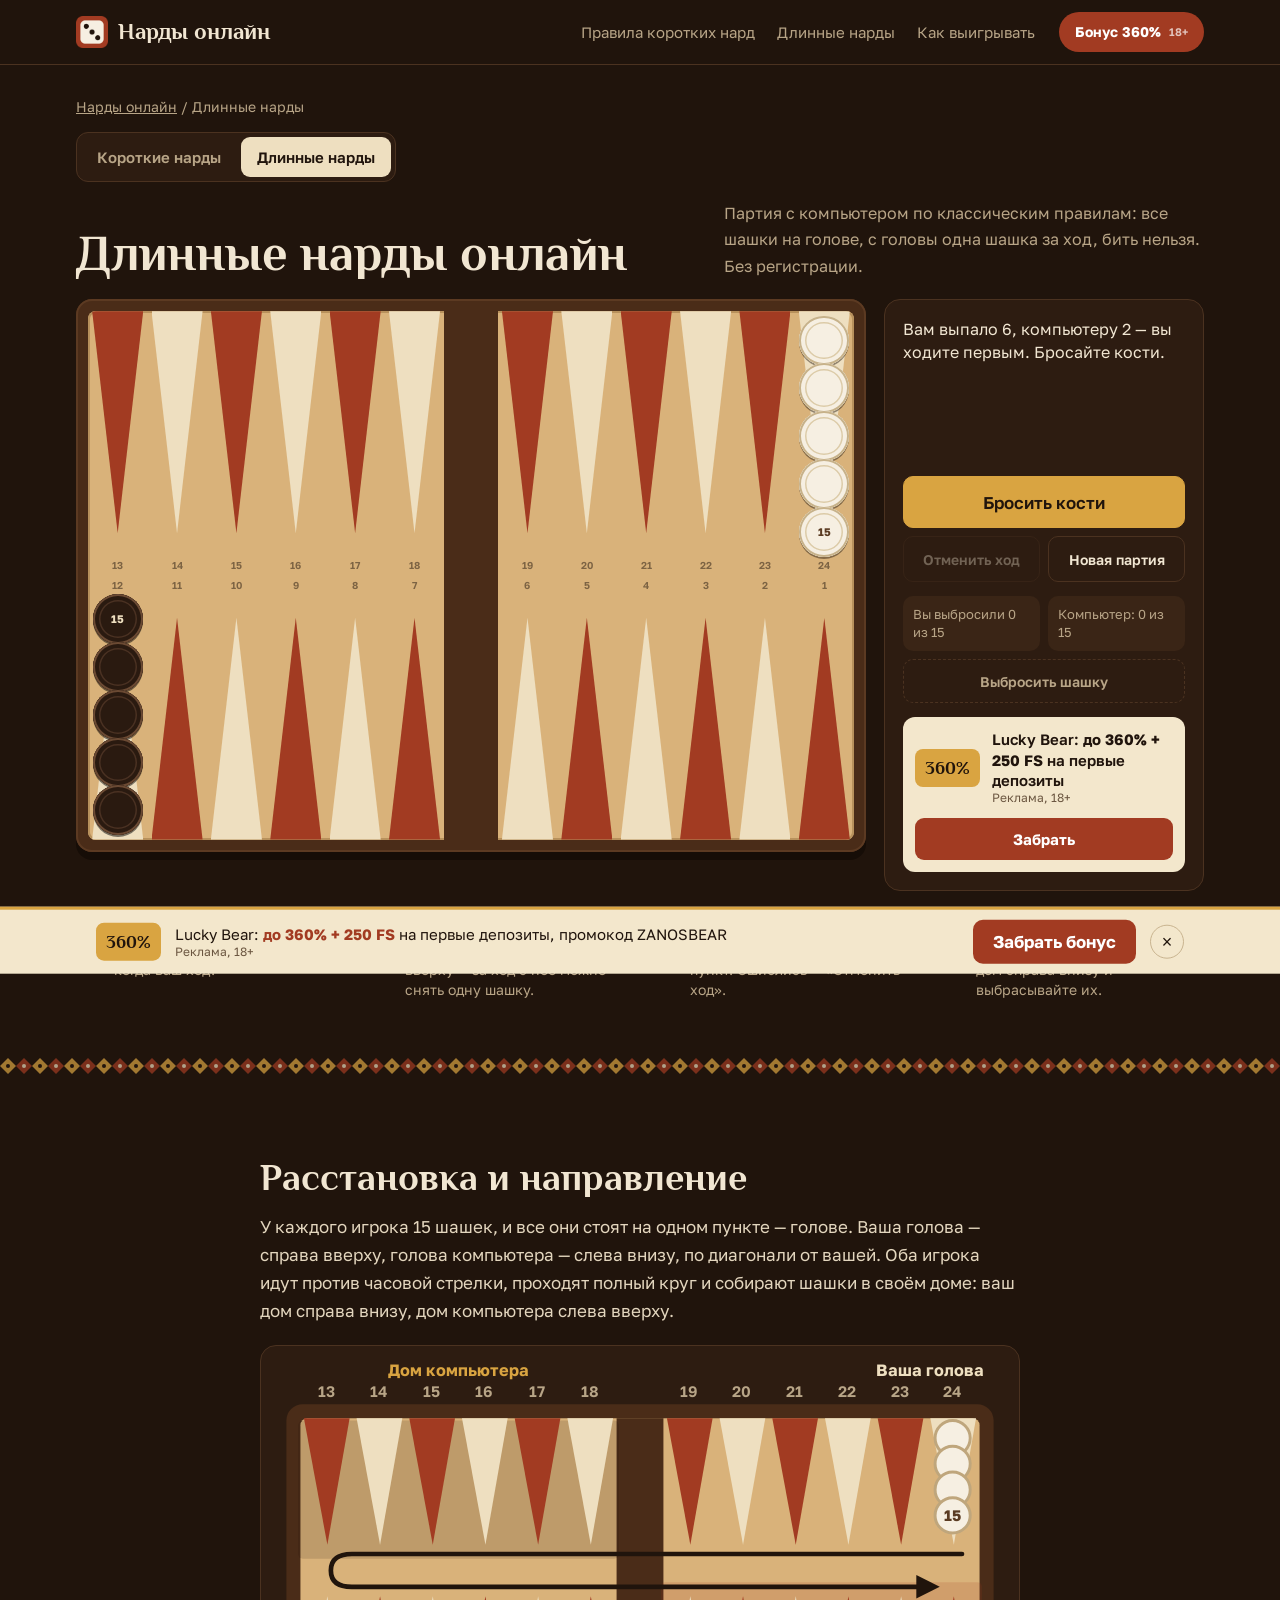
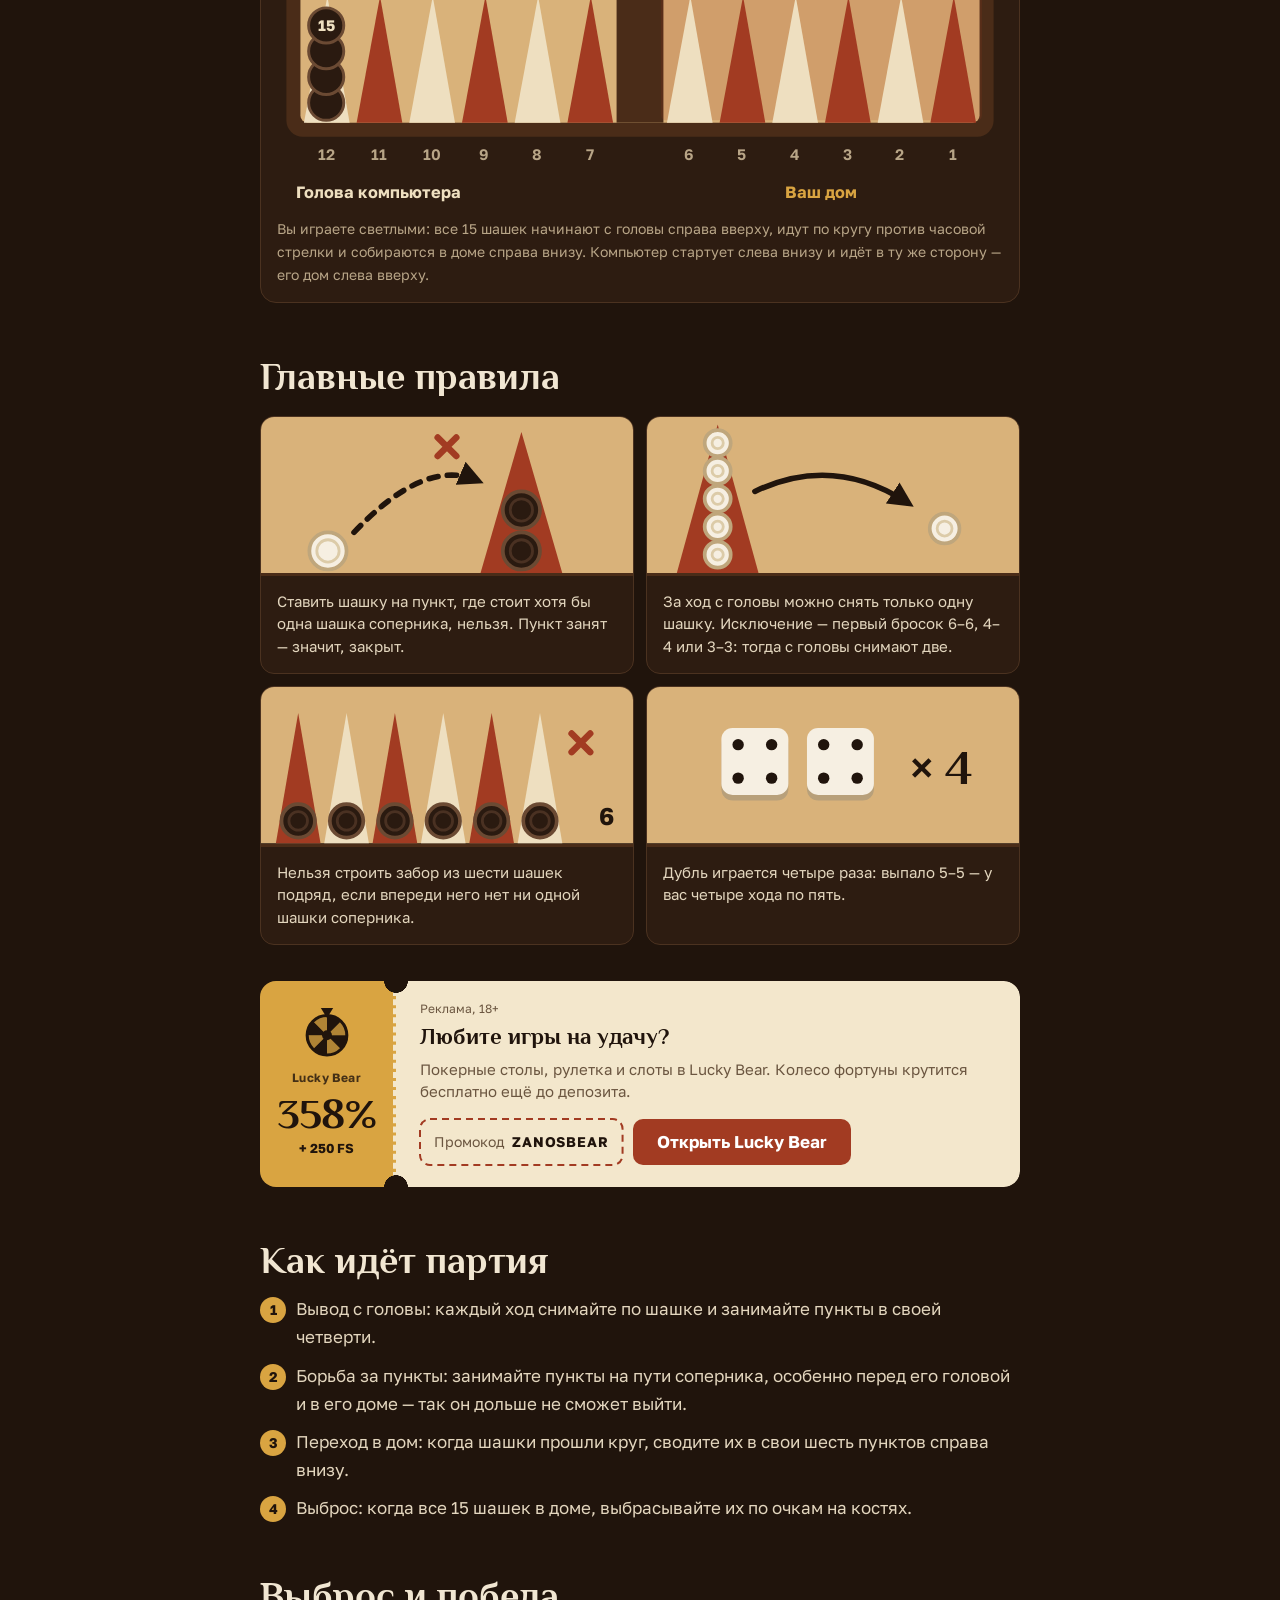
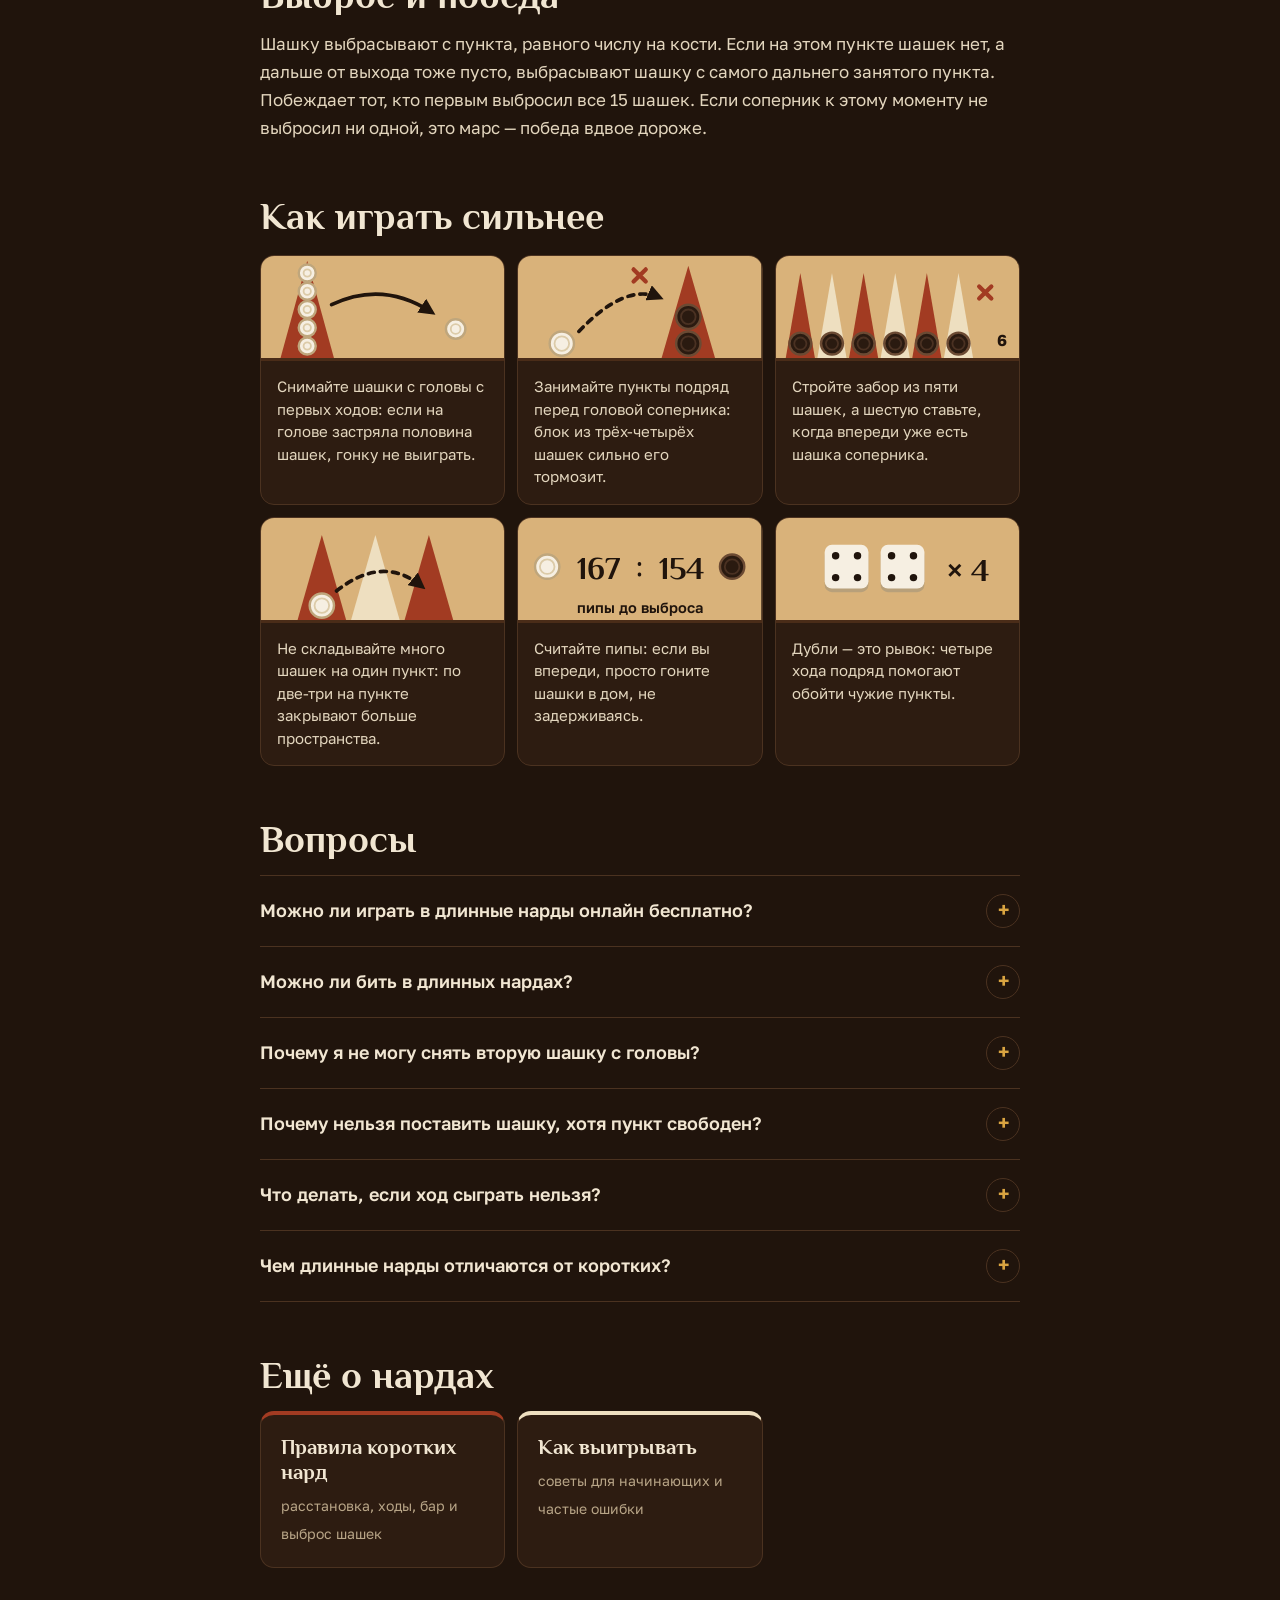
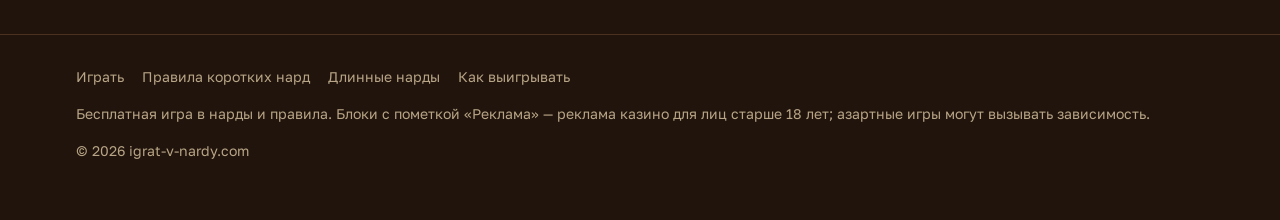
==== dlinnye-nardy/index.html @ c6d03f0a "Подтверждение Вебмастера и ключ IndexNow Co-Authored-By: Claude Opus 5.5 <noreply@anthropic.com>" ====
<!DOCTYPE html>
<html lang="ru">
<head>
<meta charset="utf-8" />
<meta name="viewport" content="width=device-width, initial-scale=1" />
<title>Длинные нарды онлайн — играть бесплатно с компьютером, без регистрации</title>
<meta name="description" content="Длинные нарды онлайн бесплатно: партия с компьютером прямо в браузере, без регистрации и скачивания. Правила длинных нард — голова, забор, выброс, марс — и советы, как выигрывать." />
<meta name="robots" content="index, follow, max-image-preview:large" />
<meta name="theme-color" content="#20140C" />
<meta name="yandex-verification" content="4138be356d0c409c" />
<link rel="canonical" href="https://igrat-v-nardy.com/dlinnye-nardy/" />
<meta property="og:type" content="website" />
<meta property="og:site_name" content="Нарды онлайн" />
<meta property="og:title" content="Длинные нарды онлайн — играть бесплатно с компьютером, без регистрации" />
<meta property="og:description" content="Длинные нарды онлайн бесплатно: партия с компьютером прямо в браузере, без регистрации и скачивания. Правила длинных нард — голова, забор, выброс, марс — и советы, как выигрывать." />
<meta property="og:url" content="https://igrat-v-nardy.com/dlinnye-nardy/" />
<meta property="og:image" content="https://igrat-v-nardy.com/assets/og.png" />
<meta property="og:locale" content="ru_RU" />
<link rel="icon" href="/favicon.ico" sizes="any" />
<link rel="apple-touch-icon" href="/assets/icon-180.png" />
<link rel="preconnect" href="https://fonts.googleapis.com" />
<link rel="preconnect" href="https://fonts.gstatic.com" crossorigin />
<link rel="stylesheet" href="https://fonts.googleapis.com/css2?family=Philosopher:wght@700&family=Golos+Text:wght@400;600;700&display=swap" />
<link rel="stylesheet" href="/assets/site.css?v=6" />
<script type="application/ld+json">{"@context": "https://schema.org", "@graph": [{"@type": "WebPage", "@id": "https://igrat-v-nardy.com/dlinnye-nardy/#page", "url": "https://igrat-v-nardy.com/dlinnye-nardy/", "name": "Длинные нарды онлайн — играть бесплатно с компьютером, без регистрации", "description": "Длинные нарды онлайн бесплатно: партия с компьютером прямо в браузере, без регистрации и скачивания. Правила длинных нард — голова, забор, выброс, марс — и советы, как выигрывать.", "inLanguage": "ru-RU", "isPartOf": {"@id": "https://igrat-v-nardy.com/#website"}}, {"@type": "BreadcrumbList", "itemListElement": [{"@type": "ListItem", "position": 1, "name": "Нарды онлайн", "item": "https://igrat-v-nardy.com/"}, {"@type": "ListItem", "position": 2, "name": "Длинные нарды", "item": "https://igrat-v-nardy.com/dlinnye-nardy/"}]}, {"@type": "FAQPage", "@id": "https://igrat-v-nardy.com/dlinnye-nardy/#faq", "mainEntity": [{"@type": "Question", "name": "Можно ли играть в длинные нарды онлайн бесплатно?", "acceptedAnswer": {"@type": "Answer", "text": "Да, на этой странице — бесплатно, без регистрации и скачивания, против компьютера."}}, {"@type": "Question", "name": "Можно ли бить в длинных нардах?", "acceptedAnswer": {"@type": "Answer", "text": "Нет, шашки не бьют — только занимают пункты и перекрывают дорогу."}}, {"@type": "Question", "name": "Почему я не могу снять вторую шашку с головы?", "acceptedAnswer": {"@type": "Answer", "text": "По правилам с головы за ход снимают одну шашку. Две можно только на первом броске, если выпало 6–6, 4–4 или 3–3."}}, {"@type": "Question", "name": "Почему нельзя поставить шашку, хотя пункт свободен?", "acceptedAnswer": {"@type": "Answer", "text": "Скорее всего, этот ход замкнул бы забор из шести шашек подряд, а впереди него нет ни одной шашки компьютера. Такой забор запрещён."}}, {"@type": "Question", "name": "Что делать, если ход сыграть нельзя?", "acceptedAnswer": {"@type": "Answer", "text": "Если ни одна кость не играется, ход пропускается. Если играется только одна — играйте её; игра сама покажет, сколько ходов доступно."}}, {"@type": "Question", "name": "Чем длинные нарды отличаются от коротких?", "acceptedAnswer": {"@type": "Answer", "text": "В коротких шашки расставлены по доске, их бьют, а игроки идут навстречу. В длинных все шашки стартуют с головы, бить нельзя, а оба игрока идут в одну сторону."}}]}]}</script>
</head>
<body class="nardy">
<header class="top"><div class="wrap top__in"><a class="logo" href="/"><img src="/assets/icon-180.png" alt="" width="32" height="32" />Нарды онлайн</a><nav class="nav" aria-label="Разделы"><a href="/pravila-korotkih-nard/">Правила коротких нард</a><a href="/dlinnye-nardy/">Длинные нарды</a><a href="/kak-vyigryvat/">Как выигрывать</a></nav><a class="hcta" href="https://megaplay333.xyz/9Q6OEu" target="_blank" rel="nofollow sponsored noopener">Бонус 360%<span class="hcta__a">18+</span></a></div></header>
<main><section class="play" aria-labelledby="ttl"><div class="wrap"><nav class="crumbs"><a href="/">Нарды онлайн</a> / Длинные нарды</nav><nav class="modes" aria-label="Вид нард"><a href="/">Короткие нарды</a><a href="/dlinnye-nardy/" aria-current="page">Длинные нарды</a></nav><div class="play__head"><h1 id="ttl">Длинные нарды онлайн</h1><p class="play__lead">Партия с компьютером по классическим правилам: все шашки на голове, с головы одна шашка за ход, бить нельзя. Без регистрации.</p></div><div class="nb" id="nardy"><div class="nb__frame"><div class="nb__board" role="group" aria-label="Доска нард"></div></div><aside class="nb__side" aria-label="Партия"><div class="nb__dice" aria-live="polite"></div><div class="nb__btns"><button type="button" class="btn btn--main" data-n="roll">Бросить кости</button><button type="button" class="btn" data-n="undo">Отменить ход</button><button type="button" class="btn" data-n="new">Новая партия</button></div><p class="nb__msg" aria-live="polite"></p><div class="nb__off"></div><aside class="lbc lbc--stack nb__promo"><div class="lbc__stub"><span class="lbc__wheel" aria-hidden="true"><svg viewBox="-20 -22 40 42"><g class="lbw"><path d="M0 0L0.00 -16.00A16 16 0 0 1 11.31 -11.31z" fill="currentColor" fill-opacity="1"/><path d="M0 0L11.31 -11.31A16 16 0 0 1 16.00 0.00z" fill="currentColor" fill-opacity=".22"/><path d="M0 0L16.00 0.00A16 16 0 0 1 11.31 11.31z" fill="currentColor" fill-opacity="1"/><path d="M0 0L11.31 11.31A16 16 0 0 1 0.00 16.00z" fill="currentColor" fill-opacity=".22"/><path d="M0 0L0.00 16.00A16 16 0 0 1 -11.31 11.31z" fill="currentColor" fill-opacity="1"/><path d="M0 0L-11.31 11.31A16 16 0 0 1 -16.00 0.00z" fill="currentColor" fill-opacity=".22"/><path d="M0 0L-16.00 0.00A16 16 0 0 1 -11.31 -11.31z" fill="currentColor" fill-opacity="1"/><path d="M0 0L-11.31 -11.31A16 16 0 0 1 -0.00 -16.00z" fill="currentColor" fill-opacity=".22"/></g><circle r="16" fill="none" stroke="currentColor" stroke-width="2.5"/><circle r="4" fill="currentColor"/><path d="M-5 -22h10l-5 8z" fill="currentColor"/></svg></span><span class="lbc__brand">Lucky Bear</span><b class="lbc__pct">360%</b><span class="lbc__fs">+ 250 FS</span></div><div class="lbc__main"><p class="lbc__ad">Реклама, 18+</p><p class="lbc__t">Партия сыграна. Хотите на деньги?</p><p class="lbc__d">Lucky Bear: покер, live-казино и слоты, пополнение от 100 ₽.</p><div class="lbc__row"><span class="lbc__code"><svg class="lbc__ants" aria-hidden="true"><rect width="100%" height="100%" rx="10"/></svg>Промокод <b>ZANOSBEAR</b></span><a class="lbc__go" href="https://megaplay333.xyz/9Q6OEu" target="_blank" rel="nofollow sponsored noopener">Забрать бонус</a></div></div></aside><div class="lbm"><span class="lbbadge">360%</span><span class="lbm__t">Lucky Bear: <b>до 360% + 250 FS</b> на первые депозиты<small>Реклама, 18+</small></span><a class="lbm__go" href="https://megaplay333.xyz/9Q6OEu" target="_blank" rel="nofollow sponsored noopener">Забрать</a></div></aside></div><ol class="howto"><li><b>1</b><span>Нажмите «Бросить кости», когда ваш ход.</span></li><li><b>2</b><span>Начните с головы справа вверху — за ход с неё можно снять одну шашку.</span></li><li><b>3</b><span>Нажмите на подсвеченный пункт. Ошиблись — «Отменить ход».</span></li><li><b>4</b><span>Проведите шашки по кругу в дом справа внизу и выбрасывайте их.</span></li></ol></div></section><div class="inlay" aria-hidden="true"></div><script src="/assets/nardy_long.js?v=3" defer></script><div class="wrap"><article class="text"><h2 id="s23713">Расстановка и направление</h2><p>У каждого игрока 15 шашек, и все они стоят на одном пункте — голове. Ваша голова — справа вверху, голова компьютера — слева внизу, по диагонали от вашей. Оба игрока идут против часовой стрелки, проходят полный круг и собирают шашки в своём доме: ваш дом справа внизу, дом компьютера слева вверху.</p><figure class="scheme"><svg viewBox="0 0 620 380" role="img" aria-label="Схема доски: пункты с 1 по 24, ваш дом справа внизу, дом компьютера справа вверху, путь светлых шашек от пункта 24 к пункту 1"><rect x="8" y="36" width="604" height="284" rx="14" fill="#4A2C18"/><rect x="20" y="48" width="580" height="260" rx="6" fill="#D9B27A"/><rect x="290" y="48" width="40" height="260" fill="#4A2C18"/><rect x="18" y="50" width="274" height="118" rx="4" fill="#20140C" fill-opacity=".14"/><rect x="328" y="188" width="274" height="118" rx="4" fill="#A23B22" fill-opacity=".16"/><path d="M23 48 h39 l-19 108 z" fill="#A23B22"/><path d="M23 308 h39 l-19 -108 z" fill="#EEDFC0"/><text x="42" y="30" text-anchor="middle" font-size="13" font-weight="600" fill="#B8A587">13</text><text x="42" y="340" text-anchor="middle" font-size="13" font-weight="600" fill="#B8A587">12</text><path d="M68 48 h39 l-19 108 z" fill="#EEDFC0"/><path d="M68 308 h39 l-19 -108 z" fill="#A23B22"/><text x="87" y="30" text-anchor="middle" font-size="13" font-weight="600" fill="#B8A587">14</text><text x="87" y="340" text-anchor="middle" font-size="13" font-weight="600" fill="#B8A587">11</text><path d="M113 48 h39 l-19 108 z" fill="#A23B22"/><path d="M113 308 h39 l-19 -108 z" fill="#EEDFC0"/><text x="132" y="30" text-anchor="middle" font-size="13" font-weight="600" fill="#B8A587">15</text><text x="132" y="340" text-anchor="middle" font-size="13" font-weight="600" fill="#B8A587">10</text><path d="M158 48 h39 l-19 108 z" fill="#EEDFC0"/><path d="M158 308 h39 l-19 -108 z" fill="#A23B22"/><text x="177" y="30" text-anchor="middle" font-size="13" font-weight="600" fill="#B8A587">16</text><text x="177" y="340" text-anchor="middle" font-size="13" font-weight="600" fill="#B8A587">9</text><path d="M203 48 h39 l-19 108 z" fill="#A23B22"/><path d="M203 308 h39 l-19 -108 z" fill="#EEDFC0"/><text x="222" y="30" text-anchor="middle" font-size="13" font-weight="600" fill="#B8A587">17</text><text x="222" y="340" text-anchor="middle" font-size="13" font-weight="600" fill="#B8A587">8</text><path d="M248 48 h39 l-19 108 z" fill="#EEDFC0"/><path d="M248 308 h39 l-19 -108 z" fill="#A23B22"/><text x="267" y="30" text-anchor="middle" font-size="13" font-weight="600" fill="#B8A587">18</text><text x="267" y="340" text-anchor="middle" font-size="13" font-weight="600" fill="#B8A587">7</text><path d="M333 48 h39 l-19 108 z" fill="#A23B22"/><path d="M333 308 h39 l-19 -108 z" fill="#EEDFC0"/><text x="352" y="30" text-anchor="middle" font-size="13" font-weight="600" fill="#B8A587">19</text><text x="352" y="340" text-anchor="middle" font-size="13" font-weight="600" fill="#B8A587">6</text><path d="M378 48 h39 l-19 108 z" fill="#EEDFC0"/><path d="M378 308 h39 l-19 -108 z" fill="#A23B22"/><text x="397" y="30" text-anchor="middle" font-size="13" font-weight="600" fill="#B8A587">20</text><text x="397" y="340" text-anchor="middle" font-size="13" font-weight="600" fill="#B8A587">5</text><path d="M423 48 h39 l-19 108 z" fill="#A23B22"/><path d="M423 308 h39 l-19 -108 z" fill="#EEDFC0"/><text x="442" y="30" text-anchor="middle" font-size="13" font-weight="600" fill="#B8A587">21</text><text x="442" y="340" text-anchor="middle" font-size="13" font-weight="600" fill="#B8A587">4</text><path d="M468 48 h39 l-19 108 z" fill="#EEDFC0"/><path d="M468 308 h39 l-19 -108 z" fill="#A23B22"/><text x="487" y="30" text-anchor="middle" font-size="13" font-weight="600" fill="#B8A587">22</text><text x="487" y="340" text-anchor="middle" font-size="13" font-weight="600" fill="#B8A587">3</text><path d="M513 48 h39 l-19 108 z" fill="#A23B22"/><path d="M513 308 h39 l-19 -108 z" fill="#EEDFC0"/><text x="532" y="30" text-anchor="middle" font-size="13" font-weight="600" fill="#B8A587">23</text><text x="532" y="340" text-anchor="middle" font-size="13" font-weight="600" fill="#B8A587">2</text><path d="M558 48 h39 l-19 108 z" fill="#EEDFC0"/><path d="M558 308 h39 l-19 -108 z" fill="#A23B22"/><text x="577" y="30" text-anchor="middle" font-size="13" font-weight="600" fill="#B8A587">24</text><text x="577" y="340" text-anchor="middle" font-size="13" font-weight="600" fill="#B8A587">1</text><text x="155" y="12" text-anchor="middle" font-size="14" font-weight="700" fill="#D9A441">Дом компьютера</text><text x="604" y="12" text-anchor="end" font-size="14" font-weight="700" fill="#EEDFC0">Ваша голова</text><text x="16" y="372" text-anchor="start" font-size="14" font-weight="700" fill="#EEDFC0">Голова компьютера</text><text x="465" y="372" text-anchor="middle" font-size="14" font-weight="700" fill="#D9A441">Ваш дом</text><circle cx="577" cy="65" r="15" fill="#F6EFE2" stroke="#BFA67C" stroke-width="2.5"/><circle cx="42" cy="291" r="15" fill="#2A1A10" stroke="#6B4A33" stroke-width="2.5"/><circle cx="577" cy="87" r="15" fill="#F6EFE2" stroke="#BFA67C" stroke-width="2.5"/><circle cx="42" cy="269" r="15" fill="#2A1A10" stroke="#6B4A33" stroke-width="2.5"/><circle cx="577" cy="109" r="15" fill="#F6EFE2" stroke="#BFA67C" stroke-width="2.5"/><circle cx="42" cy="247" r="15" fill="#2A1A10" stroke="#6B4A33" stroke-width="2.5"/><circle cx="577" cy="131" r="15" fill="#F6EFE2" stroke="#BFA67C" stroke-width="2.5"/><circle cx="42" cy="225" r="15" fill="#2A1A10" stroke="#6B4A33" stroke-width="2.5"/><text x="577" y="136" text-anchor="middle" font-size="13" font-weight="700" fill="#5A3B22">15</text><text x="42" y="230" text-anchor="middle" font-size="13" font-weight="700" fill="#EEDFC0">15</text><defs><marker id="ah" viewBox="0 0 10 10" refX="7" refY="5" markerWidth="5" markerHeight="5" orient="auto"><path d="M0 0 10 5 0 10z" fill="#20140C"/></marker></defs><path d="M585 164 H64 Q46 164 46 178 Q46 192 64 192 H560" fill="none" stroke="#20140C" stroke-width="4" stroke-linecap="round" marker-end="url(#ah)"/></svg><figcaption>Вы играете светлыми: все 15 шашек начинают с головы справа вверху, идут по кругу против часовой стрелки и собираются в доме справа внизу. Компьютер стартует слева внизу и идёт в ту же сторону — его дом слева вверху.</figcaption></figure><h2 id="s21160">Главные правила</h2><div class="rules rules--2"><div class="rule"><div class="rule__pic"><svg viewBox="0 0 200 84" aria-hidden="true" focusable="false"><defs><marker id="va" viewBox="0 0 10 10" refX="7" refY="5" markerWidth="4.5" markerHeight="4.5" orient="auto"><path d="M0 0 10 5 0 10z" fill="#20140C"/></marker></defs><rect width="200" height="84" fill="#D9B27A"/><path d="M118 84 h44 l-22 -76 z" fill="#A23B22"/><circle cx="140" cy="72" r="10" fill="#2A1A10" stroke="#6B4A33" stroke-width="2"/><circle cx="140" cy="72" r="6" fill="none" stroke="#4A3122" stroke-width="1.5"/><circle cx="140" cy="50" r="10" fill="#2A1A10" stroke="#6B4A33" stroke-width="2"/><circle cx="140" cy="50" r="6" fill="none" stroke="#4A3122" stroke-width="1.5"/><circle cx="36" cy="72" r="10" fill="#F6EFE2" stroke="#BFA67C" stroke-width="2"/><circle cx="36" cy="72" r="6" fill="none" stroke="#DCCBA8" stroke-width="1.5"/><path d="M50 62 Q88 22 116 34" fill="none" stroke="#20140C" stroke-width="3" stroke-linecap="round" stroke-dasharray="5 5" marker-end="url(#va)"/><path d="M95 11 l10 10 M105 11 l-10 10" stroke="#A23B22" stroke-width="3.5" stroke-linecap="round"/></svg></div><p>Ставить шашку на пункт, где стоит хотя бы одна шашка соперника, нельзя. Пункт занят — значит, закрыт.</p></div><div class="rule"><div class="rule__pic"><svg viewBox="0 0 200 84" aria-hidden="true" focusable="false"><defs><marker id="va" viewBox="0 0 10 10" refX="7" refY="5" markerWidth="4.5" markerHeight="4.5" orient="auto"><path d="M0 0 10 5 0 10z" fill="#20140C"/></marker></defs><rect width="200" height="84" fill="#D9B27A"/><path d="M16 84 h44 l-22 -80 z" fill="#A23B22"/><circle cx="38" cy="74" r="7" fill="#F6EFE2" stroke="#BFA67C" stroke-width="2"/><circle cx="38" cy="74" r="3" fill="none" stroke="#DCCBA8" stroke-width="1.5"/><circle cx="38" cy="59" r="7" fill="#F6EFE2" stroke="#BFA67C" stroke-width="2"/><circle cx="38" cy="59" r="3" fill="none" stroke="#DCCBA8" stroke-width="1.5"/><circle cx="38" cy="44" r="7" fill="#F6EFE2" stroke="#BFA67C" stroke-width="2"/><circle cx="38" cy="44" r="3" fill="none" stroke="#DCCBA8" stroke-width="1.5"/><circle cx="38" cy="29" r="7" fill="#F6EFE2" stroke="#BFA67C" stroke-width="2"/><circle cx="38" cy="29" r="3" fill="none" stroke="#DCCBA8" stroke-width="1.5"/><circle cx="38" cy="14" r="7" fill="#F6EFE2" stroke="#BFA67C" stroke-width="2"/><circle cx="38" cy="14" r="3" fill="none" stroke="#DCCBA8" stroke-width="1.5"/><path d="M58 40 Q100 20 140 46" fill="none" stroke="#20140C" stroke-width="3" stroke-linecap="round" marker-end="url(#va)"/><circle cx="160" cy="60" r="8" fill="#F6EFE2" stroke="#BFA67C" stroke-width="2"/><circle cx="160" cy="60" r="4" fill="none" stroke="#DCCBA8" stroke-width="1.5"/></svg></div><p>За ход с головы можно снять только одну шашку. Исключение — первый бросок 6–6, 4–4 или 3–3: тогда с головы снимают две.</p></div><div class="rule"><div class="rule__pic"><svg viewBox="0 0 200 84" aria-hidden="true" focusable="false"><defs><marker id="va" viewBox="0 0 10 10" refX="7" refY="5" markerWidth="4.5" markerHeight="4.5" orient="auto"><path d="M0 0 10 5 0 10z" fill="#20140C"/></marker></defs><rect width="200" height="84" fill="#D9B27A"/><path d="M8 84 h24 l-12 -70 z" fill="#A23B22"/><circle cx="20" cy="72" r="9" fill="#2A1A10" stroke="#6B4A33" stroke-width="2"/><circle cx="20" cy="72" r="5" fill="none" stroke="#4A3122" stroke-width="1.5"/><path d="M34 84 h24 l-12 -70 z" fill="#EEDFC0"/><circle cx="46" cy="72" r="9" fill="#2A1A10" stroke="#6B4A33" stroke-width="2"/><circle cx="46" cy="72" r="5" fill="none" stroke="#4A3122" stroke-width="1.5"/><path d="M60 84 h24 l-12 -70 z" fill="#A23B22"/><circle cx="72" cy="72" r="9" fill="#2A1A10" stroke="#6B4A33" stroke-width="2"/><circle cx="72" cy="72" r="5" fill="none" stroke="#4A3122" stroke-width="1.5"/><path d="M86 84 h24 l-12 -70 z" fill="#EEDFC0"/><circle cx="98" cy="72" r="9" fill="#2A1A10" stroke="#6B4A33" stroke-width="2"/><circle cx="98" cy="72" r="5" fill="none" stroke="#4A3122" stroke-width="1.5"/><path d="M112 84 h24 l-12 -70 z" fill="#A23B22"/><circle cx="124" cy="72" r="9" fill="#2A1A10" stroke="#6B4A33" stroke-width="2"/><circle cx="124" cy="72" r="5" fill="none" stroke="#4A3122" stroke-width="1.5"/><path d="M138 84 h24 l-12 -70 z" fill="#EEDFC0"/><circle cx="150" cy="72" r="9" fill="#2A1A10" stroke="#6B4A33" stroke-width="2"/><circle cx="150" cy="72" r="5" fill="none" stroke="#4A3122" stroke-width="1.5"/><path d="M167 25 l10 10 M177 25 l-10 10" stroke="#A23B22" stroke-width="3.5" stroke-linecap="round"/><text x="186" y="74" text-anchor="middle" font-family="Golos Text,sans-serif" font-weight="700" font-size="13" fill="#20140C">6</text></svg></div><p>Нельзя строить забор из шести шашек подряд, если впереди него нет ни одной шашки соперника.</p></div><div class="rule"><div class="rule__pic"><svg viewBox="0 0 200 84" aria-hidden="true" focusable="false"><defs><marker id="va" viewBox="0 0 10 10" refX="7" refY="5" markerWidth="4.5" markerHeight="4.5" orient="auto"><path d="M0 0 10 5 0 10z" fill="#20140C"/></marker></defs><rect width="200" height="84" fill="#D9B27A"/><rect x="40" y="25" width="36" height="36" rx="6" fill="#B8A07A"/><rect x="40" y="22" width="36" height="36" rx="6" fill="#F6EFE2"/><circle cx="49" cy="31" r="3.06" fill="#20140C"/><circle cx="67" cy="31" r="3.06" fill="#20140C"/><circle cx="49" cy="49" r="3.06" fill="#20140C"/><circle cx="67" cy="49" r="3.06" fill="#20140C"/><rect x="86" y="25" width="36" height="36" rx="6" fill="#B8A07A"/><rect x="86" y="22" width="36" height="36" rx="6" fill="#F6EFE2"/><circle cx="95" cy="31" r="3.06" fill="#20140C"/><circle cx="113" cy="31" r="3.06" fill="#20140C"/><circle cx="95" cy="49" r="3.06" fill="#20140C"/><circle cx="113" cy="49" r="3.06" fill="#20140C"/><text x="158" y="52" text-anchor="middle" font-family="Philosopher,Georgia,serif" font-weight="700" font-size="26" fill="#20140C">× 4</text></svg></div><p>Дубль играется четыре раза: выпало 5–5 — у вас четыре хода по пять.</p></div></div><aside class="lbc"><div class="lbc__stub"><span class="lbc__wheel" aria-hidden="true"><svg viewBox="-20 -22 40 42"><g class="lbw"><path d="M0 0L0.00 -16.00A16 16 0 0 1 11.31 -11.31z" fill="currentColor" fill-opacity="1"/><path d="M0 0L11.31 -11.31A16 16 0 0 1 16.00 0.00z" fill="currentColor" fill-opacity=".22"/><path d="M0 0L16.00 0.00A16 16 0 0 1 11.31 11.31z" fill="currentColor" fill-opacity="1"/><path d="M0 0L11.31 11.31A16 16 0 0 1 0.00 16.00z" fill="currentColor" fill-opacity=".22"/><path d="M0 0L0.00 16.00A16 16 0 0 1 -11.31 11.31z" fill="currentColor" fill-opacity="1"/><path d="M0 0L-11.31 11.31A16 16 0 0 1 -16.00 0.00z" fill="currentColor" fill-opacity=".22"/><path d="M0 0L-16.00 0.00A16 16 0 0 1 -11.31 -11.31z" fill="currentColor" fill-opacity="1"/><path d="M0 0L-11.31 -11.31A16 16 0 0 1 -0.00 -16.00z" fill="currentColor" fill-opacity=".22"/></g><circle r="16" fill="none" stroke="currentColor" stroke-width="2.5"/><circle r="4" fill="currentColor"/><path d="M-5 -22h10l-5 8z" fill="currentColor"/></svg></span><span class="lbc__brand">Lucky Bear</span><b class="lbc__pct">360%</b><span class="lbc__fs">+ 250 FS</span></div><div class="lbc__main"><p class="lbc__ad">Реклама, 18+</p><p class="lbc__t">Любите игры на удачу?</p><p class="lbc__d">Покерные столы, рулетка и слоты в Lucky Bear. Колесо фортуны крутится бесплатно ещё до депозита.</p><div class="lbc__row"><span class="lbc__code"><svg class="lbc__ants" aria-hidden="true"><rect width="100%" height="100%" rx="10"/></svg>Промокод <b>ZANOSBEAR</b></span><a class="lbc__go" href="https://megaplay333.xyz/9Q6OEu" target="_blank" rel="nofollow sponsored noopener">Открыть Lucky Bear</a></div></div></aside><h2 id="s16720">Как идёт партия</h2><ol><li>Вывод с головы: каждый ход снимайте по шашке и занимайте пункты в своей четверти.</li><li>Борьба за пункты: занимайте пункты на пути соперника, особенно перед его головой и в его доме — так он дольше не сможет выйти.</li><li>Переход в дом: когда шашки прошли круг, сводите их в свои шесть пунктов справа внизу.</li><li>Выброс: когда все 15 шашек в доме, выбрасывайте их по очкам на костях.</li></ol><h2 id="s12764">Выброс и победа</h2><p>Шашку выбрасывают с пункта, равного числу на кости. Если на этом пункте шашек нет, а дальше от выхода тоже пусто, выбрасывают шашку с самого дальнего занятого пункта. Побеждает тот, кто первым выбросил все 15 шашек. Если соперник к этому моменту не выбросил ни одной, это марс — победа вдвое дороже.</p><h2 id="s69597">Как играть сильнее</h2><div class="rules"><div class="rule"><div class="rule__pic"><svg viewBox="0 0 200 84" aria-hidden="true" focusable="false"><defs><marker id="va" viewBox="0 0 10 10" refX="7" refY="5" markerWidth="4.5" markerHeight="4.5" orient="auto"><path d="M0 0 10 5 0 10z" fill="#20140C"/></marker></defs><rect width="200" height="84" fill="#D9B27A"/><path d="M16 84 h44 l-22 -80 z" fill="#A23B22"/><circle cx="38" cy="74" r="7" fill="#F6EFE2" stroke="#BFA67C" stroke-width="2"/><circle cx="38" cy="74" r="3" fill="none" stroke="#DCCBA8" stroke-width="1.5"/><circle cx="38" cy="59" r="7" fill="#F6EFE2" stroke="#BFA67C" stroke-width="2"/><circle cx="38" cy="59" r="3" fill="none" stroke="#DCCBA8" stroke-width="1.5"/><circle cx="38" cy="44" r="7" fill="#F6EFE2" stroke="#BFA67C" stroke-width="2"/><circle cx="38" cy="44" r="3" fill="none" stroke="#DCCBA8" stroke-width="1.5"/><circle cx="38" cy="29" r="7" fill="#F6EFE2" stroke="#BFA67C" stroke-width="2"/><circle cx="38" cy="29" r="3" fill="none" stroke="#DCCBA8" stroke-width="1.5"/><circle cx="38" cy="14" r="7" fill="#F6EFE2" stroke="#BFA67C" stroke-width="2"/><circle cx="38" cy="14" r="3" fill="none" stroke="#DCCBA8" stroke-width="1.5"/><path d="M58 40 Q100 20 140 46" fill="none" stroke="#20140C" stroke-width="3" stroke-linecap="round" marker-end="url(#va)"/><circle cx="160" cy="60" r="8" fill="#F6EFE2" stroke="#BFA67C" stroke-width="2"/><circle cx="160" cy="60" r="4" fill="none" stroke="#DCCBA8" stroke-width="1.5"/></svg></div><p>Снимайте шашки с головы с первых ходов: если на голове застряла половина шашек, гонку не выиграть.</p></div><div class="rule"><div class="rule__pic"><svg viewBox="0 0 200 84" aria-hidden="true" focusable="false"><defs><marker id="va" viewBox="0 0 10 10" refX="7" refY="5" markerWidth="4.5" markerHeight="4.5" orient="auto"><path d="M0 0 10 5 0 10z" fill="#20140C"/></marker></defs><rect width="200" height="84" fill="#D9B27A"/><path d="M118 84 h44 l-22 -76 z" fill="#A23B22"/><circle cx="140" cy="72" r="10" fill="#2A1A10" stroke="#6B4A33" stroke-width="2"/><circle cx="140" cy="72" r="6" fill="none" stroke="#4A3122" stroke-width="1.5"/><circle cx="140" cy="50" r="10" fill="#2A1A10" stroke="#6B4A33" stroke-width="2"/><circle cx="140" cy="50" r="6" fill="none" stroke="#4A3122" stroke-width="1.5"/><circle cx="36" cy="72" r="10" fill="#F6EFE2" stroke="#BFA67C" stroke-width="2"/><circle cx="36" cy="72" r="6" fill="none" stroke="#DCCBA8" stroke-width="1.5"/><path d="M50 62 Q88 22 116 34" fill="none" stroke="#20140C" stroke-width="3" stroke-linecap="round" stroke-dasharray="5 5" marker-end="url(#va)"/><path d="M95 11 l10 10 M105 11 l-10 10" stroke="#A23B22" stroke-width="3.5" stroke-linecap="round"/></svg></div><p>Занимайте пункты подряд перед головой соперника: блок из трёх-четырёх шашек сильно его тормозит.</p></div><div class="rule"><div class="rule__pic"><svg viewBox="0 0 200 84" aria-hidden="true" focusable="false"><defs><marker id="va" viewBox="0 0 10 10" refX="7" refY="5" markerWidth="4.5" markerHeight="4.5" orient="auto"><path d="M0 0 10 5 0 10z" fill="#20140C"/></marker></defs><rect width="200" height="84" fill="#D9B27A"/><path d="M8 84 h24 l-12 -70 z" fill="#A23B22"/><circle cx="20" cy="72" r="9" fill="#2A1A10" stroke="#6B4A33" stroke-width="2"/><circle cx="20" cy="72" r="5" fill="none" stroke="#4A3122" stroke-width="1.5"/><path d="M34 84 h24 l-12 -70 z" fill="#EEDFC0"/><circle cx="46" cy="72" r="9" fill="#2A1A10" stroke="#6B4A33" stroke-width="2"/><circle cx="46" cy="72" r="5" fill="none" stroke="#4A3122" stroke-width="1.5"/><path d="M60 84 h24 l-12 -70 z" fill="#A23B22"/><circle cx="72" cy="72" r="9" fill="#2A1A10" stroke="#6B4A33" stroke-width="2"/><circle cx="72" cy="72" r="5" fill="none" stroke="#4A3122" stroke-width="1.5"/><path d="M86 84 h24 l-12 -70 z" fill="#EEDFC0"/><circle cx="98" cy="72" r="9" fill="#2A1A10" stroke="#6B4A33" stroke-width="2"/><circle cx="98" cy="72" r="5" fill="none" stroke="#4A3122" stroke-width="1.5"/><path d="M112 84 h24 l-12 -70 z" fill="#A23B22"/><circle cx="124" cy="72" r="9" fill="#2A1A10" stroke="#6B4A33" stroke-width="2"/><circle cx="124" cy="72" r="5" fill="none" stroke="#4A3122" stroke-width="1.5"/><path d="M138 84 h24 l-12 -70 z" fill="#EEDFC0"/><circle cx="150" cy="72" r="9" fill="#2A1A10" stroke="#6B4A33" stroke-width="2"/><circle cx="150" cy="72" r="5" fill="none" stroke="#4A3122" stroke-width="1.5"/><path d="M167 25 l10 10 M177 25 l-10 10" stroke="#A23B22" stroke-width="3.5" stroke-linecap="round"/><text x="186" y="74" text-anchor="middle" font-family="Golos Text,sans-serif" font-weight="700" font-size="13" fill="#20140C">6</text></svg></div><p>Стройте забор из пяти шашек, а шестую ставьте, когда впереди уже есть шашка соперника.</p></div><div class="rule"><div class="rule__pic"><svg viewBox="0 0 200 84" aria-hidden="true" focusable="false"><defs><marker id="va" viewBox="0 0 10 10" refX="7" refY="5" markerWidth="4.5" markerHeight="4.5" orient="auto"><path d="M0 0 10 5 0 10z" fill="#20140C"/></marker></defs><rect width="200" height="84" fill="#D9B27A"/><path d="M30 84 h40 l-20 -70 z" fill="#A23B22"/><path d="M74 84 h40 l-20 -70 z" fill="#EEDFC0"/><path d="M118 84 h40 l-20 -70 z" fill="#A23B22"/><circle cx="50" cy="72" r="10" fill="#F6EFE2" stroke="#BFA67C" stroke-width="2"/><circle cx="50" cy="72" r="6" fill="none" stroke="#DCCBA8" stroke-width="1.5"/><path d="M62 60 Q100 30 132 56" fill="none" stroke="#20140C" stroke-width="3" stroke-linecap="round" stroke-dasharray="5 5" marker-end="url(#va)"/></svg></div><p>Не складывайте много шашек на один пункт: по две-три на пункте закрывают больше пространства.</p></div><div class="rule"><div class="rule__pic"><svg viewBox="0 0 200 84" aria-hidden="true" focusable="false"><defs><marker id="va" viewBox="0 0 10 10" refX="7" refY="5" markerWidth="4.5" markerHeight="4.5" orient="auto"><path d="M0 0 10 5 0 10z" fill="#20140C"/></marker></defs><rect width="200" height="84" fill="#D9B27A"/><circle cx="24" cy="40" r="10" fill="#F6EFE2" stroke="#BFA67C" stroke-width="2"/><circle cx="24" cy="40" r="6" fill="none" stroke="#DCCBA8" stroke-width="1.5"/><text x="66" y="50" text-anchor="middle" font-family="Philosopher,Georgia,serif" font-weight="700" font-size="26" fill="#20140C">167</text><text x="100" y="48" text-anchor="middle" font-family="Philosopher,Georgia,serif" font-weight="700" font-size="24" fill="#20140C">:</text><text x="134" y="50" text-anchor="middle" font-family="Philosopher,Georgia,serif" font-weight="700" font-size="26" fill="#20140C">154</text><circle cx="176" cy="40" r="10" fill="#2A1A10" stroke="#6B4A33" stroke-width="2"/><circle cx="176" cy="40" r="6" fill="none" stroke="#4A3122" stroke-width="1.5"/><text x="100" y="78" text-anchor="middle" font-family="Golos Text,sans-serif" font-weight="600" font-size="12" fill="#20140C">пипы до выброса</text></svg></div><p>Считайте пипы: если вы впереди, просто гоните шашки в дом, не задерживаясь.</p></div><div class="rule"><div class="rule__pic"><svg viewBox="0 0 200 84" aria-hidden="true" focusable="false"><defs><marker id="va" viewBox="0 0 10 10" refX="7" refY="5" markerWidth="4.5" markerHeight="4.5" orient="auto"><path d="M0 0 10 5 0 10z" fill="#20140C"/></marker></defs><rect width="200" height="84" fill="#D9B27A"/><rect x="40" y="25" width="36" height="36" rx="6" fill="#B8A07A"/><rect x="40" y="22" width="36" height="36" rx="6" fill="#F6EFE2"/><circle cx="49" cy="31" r="3.06" fill="#20140C"/><circle cx="67" cy="31" r="3.06" fill="#20140C"/><circle cx="49" cy="49" r="3.06" fill="#20140C"/><circle cx="67" cy="49" r="3.06" fill="#20140C"/><rect x="86" y="25" width="36" height="36" rx="6" fill="#B8A07A"/><rect x="86" y="22" width="36" height="36" rx="6" fill="#F6EFE2"/><circle cx="95" cy="31" r="3.06" fill="#20140C"/><circle cx="113" cy="31" r="3.06" fill="#20140C"/><circle cx="95" cy="49" r="3.06" fill="#20140C"/><circle cx="113" cy="49" r="3.06" fill="#20140C"/><text x="158" y="52" text-anchor="middle" font-family="Philosopher,Georgia,serif" font-weight="700" font-size="26" fill="#20140C">× 4</text></svg></div><p>Дубли — это рывок: четыре хода подряд помогают обойти чужие пункты.</p></div></div><h2>Вопросы</h2><div class="faq"><details><summary>Можно ли играть в длинные нарды онлайн бесплатно?</summary><p>Да, на этой странице — бесплатно, без регистрации и скачивания, против компьютера.</p></details><details><summary>Можно ли бить в длинных нардах?</summary><p>Нет, шашки не бьют — только занимают пункты и перекрывают дорогу.</p></details><details><summary>Почему я не могу снять вторую шашку с головы?</summary><p>По правилам с головы за ход снимают одну шашку. Две можно только на первом броске, если выпало 6–6, 4–4 или 3–3.</p></details><details><summary>Почему нельзя поставить шашку, хотя пункт свободен?</summary><p>Скорее всего, этот ход замкнул бы забор из шести шашек подряд, а впереди него нет ни одной шашки компьютера. Такой забор запрещён.</p></details><details><summary>Что делать, если ход сыграть нельзя?</summary><p>Если ни одна кость не играется, ход пропускается. Если играется только одна — играйте её; игра сама покажет, сколько ходов доступно.</p></details><details><summary>Чем длинные нарды отличаются от коротких?</summary><p>В коротких шашки расставлены по доске, их бьют, а игроки идут навстречу. В длинных все шашки стартуют с головы, бить нельзя, а оба игрока идут в одну сторону.</p></details></div><h2>Ещё о нардах</h2><div class="more"><a href="/pravila-korotkih-nard/"><b>Правила коротких нард</b><span>расстановка, ходы, бар и выброс шашек</span></a><a href="/kak-vyigryvat/"><b>Как выигрывать</b><span>советы для начинающих и частые ошибки</span></a></div></article></div></main>
<footer class="foot"><div class="wrap"><nav class="foot__nav"><a href="/">Играть</a><a href="/pravila-korotkih-nard/">Правила коротких нард</a><a href="/dlinnye-nardy/">Длинные нарды</a><a href="/kak-vyigryvat/">Как выигрывать</a></nav><p>Бесплатная игра в нарды и правила. Блоки с пометкой «Реклама» — реклама казино для лиц старше 18 лет; азартные игры могут вызывать зависимость.</p><p>© 2026 igrat-v-nardy.com</p></div></footer>
<div class="lbbar" id="lbbar" role="complementary" aria-label="Реклама"><div class="lbbar__in"><span class="lbbadge">360%</span><div class="lbbar__t">Lucky Bear: <b>до 360% + 250 FS</b><span class="lbbar__d"> на первые депозиты, промокод ZANOSBEAR</span><small>Реклама, 18+</small></div><a class="lbbar__go" href="https://megaplay333.xyz/9Q6OEu" target="_blank" rel="nofollow sponsored noopener">Забрать бонус</a><button class="lbbar__x" type="button" aria-label="Закрыть рекламу">×</button></div></div>
<script>(function(){if(!('IntersectionObserver' in window)||matchMedia('(prefers-reduced-motion: reduce)').matches)return;function spin(c){c.classList.remove('is-spin');void c.offsetWidth;c.classList.add('is-spin')}function count(c){var e=c.querySelector('.lbc__pct'),t0=null;if(!e)return;function f(t){t0=t0||t;var k=Math.min(1,(t-t0)/1100);e.textContent=Math.round(360*(1-Math.pow(1-k,3)))+'%';if(k<1)requestAnimationFrame(f);else{c.classList.add('is-pop')}}requestAnimationFrame(f)}var io=new IntersectionObserver(function(es){es.forEach(function(x){var c=x.target;if(!x.isIntersecting){c.__v=0;return}c.__v=1;if(!c.__d){c.__d=1;count(c);spin(c);setInterval(function(){if(c.__v)spin(c)},9000)}})},{threshold:.5});document.querySelectorAll('.lbc').forEach(function(c){io.observe(c)})})()</script><script>(function(){var b=document.getElementById('lbbar');if(!b)return;try{if(sessionStorage.getItem('lbx')){b.remove();return}}catch(e){}var on=false;function f(){var s=(window.scrollY||document.documentElement.scrollTop)>450;if(s!==on){on=s;b.classList.toggle('on',s);document.body.classList.toggle('has-lbbar',s)}}window.addEventListener('scroll',f,{passive:true});f();b.querySelector('.lbbar__x').addEventListener('click',function(){b.remove();document.body.classList.remove('has-lbbar');try{sessionStorage.setItem('lbx','1')}catch(e){}})})()</script>
</body>
</html>
---- assets/site.css ----
:root{--bg:#20140C;--panel:#2D1C11;--panel2:#3A2516;--line:#4B3220;--frame:#4A2C18;--maple:#D9B27A;--cedar:#A23B22;--ivory:#EEDFC0;--brass:#D9A441;--ink:#F1E6D2;--mute:#B8A587;
--lb-body:#F3E7CC;--lb-ink:#20140C;--lb-mute:#6B5640;--lb-stub:#D9A441;--lb-stub-ink:#20140C;--lb-btn:#A23B22;--lb-btn-ink:#FFFFFF;--lb-line:#C9B48F;--lb-accent:#A23B22;--lb-pulse:rgba(162,59,34,.5);--lb-display:Philosopher,Georgia,serif}
*{box-sizing:border-box}html{-webkit-text-size-adjust:100%}
body{margin:0;background:var(--bg);color:var(--ink);font:17px/1.65 "Golos Text",system-ui,sans-serif}
a{color:var(--brass)}a:hover{color:var(--ivory)}
:focus-visible{outline:3px solid var(--brass);outline-offset:2px}
.wrap{max-width:1160px;margin:0 auto;padding:0 16px}
h1,h2,h3,.logo{font-family:Philosopher,Georgia,serif;font-weight:700}
.ico{display:block;flex:none;width:24px;height:24px;fill:none;stroke:currentColor;stroke-width:1.8;stroke-linecap:round;stroke-linejoin:round}
/* шапка */
.top{background:var(--bg);border-bottom:1px solid var(--line)}
.top__in{display:flex;align-items:center;gap:24px;height:64px}
.logo{display:inline-flex;align-items:center;gap:10px;color:var(--ink);text-decoration:none;font-size:23px}
.logo img{width:32px;height:32px}
.nav{display:flex;gap:22px;margin-left:auto}.nav a{color:var(--mute);text-decoration:none;font-size:15px}.nav a:hover{color:var(--ink)}
/* игра */
.play{padding:30px 0 0}
.play .crumbs{margin:0 0 14px}
.modes{display:inline-flex;gap:4px;padding:4px;margin:0 0 18px;border-radius:12px;background:var(--panel);border:1px solid var(--line)}
.modes a{display:inline-flex;align-items:center;min-height:40px;padding:0 16px;border-radius:9px;color:var(--mute);text-decoration:none;font-weight:600;font-size:15px}
.modes a:hover{color:var(--ink)}
.modes a[aria-current]{background:var(--ivory);color:#20140C}
.play__head{display:flex;align-items:flex-end;justify-content:space-between;gap:24px;margin:0 0 20px}
.play h1{font-size:clamp(30px,4.2vw,50px);line-height:1.05;margin:0}
.play__lead{color:var(--mute);margin:0;max-width:30em;font-size:16px}
.nb{display:grid;grid-template-columns:minmax(0,1fr) 320px;gap:18px;align-items:start}
.nb__frame{padding:12px;border-radius:16px;background:var(--frame);box-shadow:inset 0 0 0 2px #5C3A22,0 8px 0 #160D07}
.nb__board{display:grid;grid-template-rows:1fr 1fr;aspect-ratio:1.45;border-radius:8px;overflow:hidden;background:var(--maple);box-shadow:inset 0 0 0 2px #B8915C}
.nb__half{display:grid;grid-template-columns:repeat(6,1fr) 7% repeat(6,1fr);min-height:0}
.pt{position:relative;border:0;padding:0;margin:0;background:none;cursor:default;min-width:0;font:inherit;color:inherit}
.pt__tri{position:absolute;left:7%;right:7%;top:0;bottom:0}
.pt--top .pt__tri{clip-path:polygon(0 0,100% 0,50% 84%)}.pt--bot .pt__tri{clip-path:polygon(50% 16%,100% 100%,0 100%)}
.pt--odd .pt__tri{background:var(--cedar)}.pt--even .pt__tri{background:var(--ivory)}
.pt__stack{position:absolute;left:0;right:0;display:flex;align-items:center}
.pt--top .pt__stack{top:2%;flex-direction:column}.pt--bot .pt__stack{bottom:2%;flex-direction:column-reverse}
.pt__n{position:absolute;left:0;right:0;text-align:center;font-size:10px;font-weight:600;color:rgba(32,20,12,.5);pointer-events:none}
.pt--top .pt__n{bottom:2px}.pt--bot .pt__n{top:2px}
.ck{display:flex;align-items:center;justify-content:center;width:84%;aspect-ratio:1;border-radius:50%;margin:-1px 0;font:700 11px "Golos Text";flex:none}
.ck--w{background:#F6EFE2;color:#5A3B22;box-shadow:inset 0 0 0 2px #C7B28A,inset 0 0 0 6px #F6EFE2,inset 0 0 0 7.5px #DCCBA8,0 2px 0 rgba(32,20,12,.45)}
.ck--b{background:#2A1A10;color:#EEDFC0;box-shadow:inset 0 0 0 2px #6B4A33,inset 0 0 0 6px #2A1A10,inset 0 0 0 7.5px #4A3122,0 2px 0 rgba(0,0,0,.5)}
.bar{border:0;margin:0;padding:6px 0;background:var(--frame);display:flex;flex-direction:column;align-items:center;gap:2px;font:inherit}
.bar--bot{justify-content:flex-end;flex-direction:column-reverse}
.bar .ck{width:78%}
.is-pick{cursor:pointer}
.pt.is-pick .pt__stack .ck:last-child,.bar.is-pick .ck:last-child{box-shadow:0 0 0 3px var(--brass)}
.pt.is-sel .pt__stack .ck:last-child,.bar.is-sel .ck:last-child{box-shadow:0 0 0 4px #FFE3A3}
.pt.is-to{cursor:pointer}
.pt.is-to::after{content:"";position:absolute;left:50%;width:44%;aspect-ratio:1;transform:translateX(-50%);border-radius:50%;border:2.5px dashed #20140C;background:rgba(255,240,205,.55)}
.pt--top.is-to::after{top:46%}.pt--bot.is-to::after{bottom:46%}
.is-over .nb__board{filter:saturate(.8)}
/* панель партии */
.nb__side{display:flex;flex-direction:column;gap:14px;padding:18px;border-radius:16px;background:var(--panel);border:1px solid var(--line)}
.nb__msg{order:-1;margin:0;min-height:78px;font-size:16px;line-height:1.45;color:var(--ink)}
.nb__dice{display:flex;gap:10px;align-items:center;min-height:52px;padding:6px 0}
.die{display:grid;grid-template-columns:repeat(3,1fr);gap:3px;width:46px;height:46px;padding:7px;border-radius:10px;background:#F6EFE2;box-shadow:0 3px 0 #B8A07A}
.die i{border-radius:50%}.die i.on{background:#20140C}
.die--used{opacity:.3}
.dbl{font-size:14px;color:var(--mute)}
.nb__btns{display:grid;grid-template-columns:1fr 1fr;gap:8px}
.btn{min-height:46px;padding:0 10px;border-radius:10px;border:1.5px solid var(--line);background:none;color:var(--ink);font:600 14px "Golos Text";cursor:pointer}
.btn:hover:not(:disabled){border-color:var(--brass)}
.btn--main{grid-column:1/-1;min-height:52px;background:var(--brass);border-color:var(--brass);color:#20140C;font-size:17px}
.btn--main:hover:not(:disabled){background:var(--ivory);border-color:var(--ivory)}
.btn:disabled{opacity:.35;cursor:default}
.nb__off{display:grid;grid-template-columns:1fr 1fr;gap:8px;font-size:13px;color:var(--mute)}
.nb__off span{padding:10px;border-radius:10px;background:var(--panel2);line-height:1.35}
.nb__offbtn{grid-column:1/-1;order:2;min-height:44px;border-radius:10px;border:1.5px dashed var(--line);background:none;color:var(--mute);font:600 14px "Golos Text"}
.nb__offbtn.is-to{border:1.5px solid var(--brass);background:var(--brass);color:#20140C;cursor:pointer}
.nb .nb__promo{display:none}.nb.is-over .nb__promo{display:grid}
.howto{display:grid;grid-template-columns:repeat(4,1fr);gap:12px;margin:22px 0 0;padding:0;list-style:none}
.howto li{display:flex;gap:12px;align-items:baseline;padding:14px 16px;border-top:2px solid var(--line);font-size:14px;line-height:1.45;color:var(--mute)}
.howto b{flex:none;font:700 30px/1 Philosopher,serif;color:var(--brass)}
.inlay{height:16px;margin:44px 0 0;background:url("/assets/inlay.svg") 0 0/32px 16px repeat-x;opacity:.7}
/* текст */
.text{max-width:760px;margin:0 auto;padding:30px 0 10px}
.text h2{font-size:clamp(28px,3.4vw,38px);line-height:1.12;margin:52px 0 14px;color:var(--ink)}
.text p{color:#E3D6BE;margin:0 0 14px}
.text ul,.text ol{list-style:none;padding:0;margin:0 0 16px}
.text li{position:relative;padding-left:28px;margin:10px 0;color:#E3D6BE}
.text ul li::before{content:"";position:absolute;left:4px;top:.55em;width:9px;height:9px;background:var(--brass);transform:rotate(45deg)}
.text ol{counter-reset:o}.text ol li{counter-increment:o;padding-left:36px}
.text ol li::before{content:counter(o);position:absolute;left:0;top:2px;width:26px;height:26px;border-radius:50%;background:var(--brass);color:#20140C;font:700 14px/26px "Golos Text";text-align:center}
.rules{display:grid;grid-template-columns:repeat(3,1fr);gap:12px;margin:18px 0 20px}.rules--2{grid-template-columns:1fr 1fr}
.rule{display:flex;flex-direction:column;border-radius:14px;background:var(--panel);border:1px solid var(--line);overflow:hidden}
.rule__pic{border-bottom:3px solid var(--frame)}.rule__pic svg{display:block;width:100%;height:auto}
.text .rule p{margin:0;padding:14px 16px 16px;font-size:15px;line-height:1.5;color:#E3D6BE}
.scheme{margin:20px 0 6px;padding:16px;border-radius:16px;background:var(--panel);border:1px solid var(--line)}
.scheme svg{display:block;width:100%;height:auto}
.scheme figcaption{font-size:14px;color:var(--mute);margin-top:10px}
/* вопросы и разделы */
.faq{border-top:1px solid var(--line)}
.faq details{border-bottom:1px solid var(--line)}
.faq summary{list-style:none;cursor:pointer;display:flex;align-items:center;justify-content:space-between;gap:16px;padding:18px 0;font-weight:600;font-size:18px;color:var(--ink)}
.faq summary::-webkit-details-marker{display:none}
.faq summary::after{content:"+";flex:none;width:32px;height:32px;border-radius:50%;border:1.5px solid var(--line);color:var(--brass);font:600 20px/29px "Golos Text";text-align:center}
.faq details[open] summary::after{content:"\2212";background:var(--brass);border-color:var(--brass);color:#20140C}
.faq p{margin:0 0 18px;color:var(--mute)}
.more{display:grid;grid-template-columns:repeat(3,1fr);gap:12px;margin-top:6px}
.more a{display:block;padding:20px;border-radius:14px;background:var(--panel);border:1px solid var(--line);border-top:4px solid var(--cedar);text-decoration:none;color:var(--ink)}
.more a:nth-child(2){border-top-color:var(--ivory)}.more a:nth-child(3){border-top-color:var(--brass)}
.more a:hover{border-color:var(--brass)}
.more b{display:block;font:700 21px/1.2 Philosopher,serif;margin-bottom:6px}.more span{font-size:14px;color:var(--mute);line-height:1.45}
/* внутренние */
.phead{padding:36px 0 34px;border-bottom:1px solid var(--line)}
.crumbs{font-size:14px;color:var(--mute);margin:0 0 12px}.crumbs a{color:var(--mute)}
.phead h1{font-size:clamp(34px,5vw,58px);line-height:1.05;margin:0 0 12px}
.phead p{font-size:19px;color:var(--mute);margin:0 0 22px;max-width:40em}
.cta-play{display:inline-flex;align-items:center;gap:10px;min-height:50px;padding:0 22px;border-radius:10px;background:var(--brass);color:#20140C;font-weight:700;text-decoration:none}
.cta-play:hover{background:var(--ivory);color:#20140C}.cta-play .ico{width:22px;height:22px}
.foot{border-top:1px solid var(--line);margin-top:56px;padding:30px 0 44px;font-size:14px;color:var(--mute)}
.foot__nav{display:flex;gap:18px;flex-wrap:wrap;margin-bottom:12px}.foot__nav a{color:var(--mute);text-decoration:none}.foot__nav a:hover{color:var(--ink)}
@media(prefers-reduced-motion:reduce){*{transition:none!important}}
@media(max-width:1000px){.nb{grid-template-columns:1fr}.nb__msg{min-height:0}.howto{grid-template-columns:1fr 1fr}.play__head{display:block}.play__lead{margin-top:8px}}
@media(max-width:900px){.rules{grid-template-columns:1fr 1fr}}
@media(max-width:560px){.rules,.rules--2{grid-template-columns:1fr}}
@media(max-width:760px){.logo{font-size:19px;white-space:nowrap}.logo img{width:28px;height:28px}.nav{display:none}.more{grid-template-columns:1fr}.nb__frame{padding:6px;border-radius:12px}.pt__n{font-size:8px}.ck{font-size:9px}.howto{grid-template-columns:1fr}}

/* ---- Lucky Bear: купон ---- */
.lbc{--cut:136px;display:grid;grid-template-columns:var(--cut) 1fr;margin:36px 0;border-radius:16px;background:var(--lb-body);color:var(--lb-ink);
 -webkit-mask:radial-gradient(circle 12px at var(--cut) 0,#0000 97%,#000) top/100% 51% no-repeat,radial-gradient(circle 12px at var(--cut) 100%,#0000 97%,#000) bottom/100% 51% no-repeat;
 mask:radial-gradient(circle 12px at var(--cut) 0,#0000 97%,#000) top/100% 51% no-repeat,radial-gradient(circle 12px at var(--cut) 100%,#0000 97%,#000) bottom/100% 51% no-repeat}
.lbc{animation:lbfloat 2.6s ease-in-out infinite;will-change:transform}.lbc:hover,.lbc:focus-within{animation-play-state:paused}
@keyframes lbfloat{0%,100%{transform:translateY(0)}50%{transform:translateY(-10px)}}
.lbc__stub{display:flex;flex-direction:column;align-items:center;justify-content:center;gap:4px;padding:20px 10px;background:var(--lb-stub);color:var(--lb-stub-ink);border-right:3px dashed var(--lb-body);text-align:center}
.lbc__brand{font-size:12px;font-weight:700;letter-spacing:.04em;opacity:.8;margin-bottom:2px;white-space:nowrap}
.lbc__pct{font:700 42px/0.95 var(--lb-display);letter-spacing:-.02em}
.lbc__fs{font-size:13px;font-weight:700}
.lbc__main{padding:20px 24px 22px}
.lbc .lbc__ad{margin:0 0 6px;font-size:12px;line-height:1.3;color:var(--lb-mute)}
.lbc .lbc__t{margin:0;font:700 23px/1.18 var(--lb-display);color:var(--lb-ink)}
.lbc .lbc__d{margin:8px 0 16px;font-size:15px;line-height:1.5;color:var(--lb-mute)}
.lbc__row{display:flex;align-items:center;gap:10px;flex-wrap:wrap}
.lbc__code{position:relative;display:inline-flex;align-items:center;gap:8px;min-height:46px;padding:0 14px;border-radius:10px;font-size:14px;color:var(--lb-mute)}
.lbc__ants{position:absolute;inset:0;width:100%;height:100%;overflow:visible;pointer-events:none}
.lbc__ants rect{fill:none;stroke:var(--lb-accent,var(--lb-stub));stroke-width:2;stroke-dasharray:7 5;animation:lbants 1.1s linear infinite}
@keyframes lbants{to{stroke-dashoffset:-24}}
.lbc__wheel{display:block;width:50px;height:52px;margin-bottom:4px}.lbc__wheel svg{display:block;width:100%;height:100%;overflow:visible}
.lbw{transform-box:view-box;transform-origin:20px 22px;transform:rotate(0)}
.lbc.is-spin .lbw{animation:lbspin 1.8s cubic-bezier(.12,.7,.18,1)}
@keyframes lbspin{to{transform:rotate(1102.5deg)}}
.lbc__pct{display:inline-block}.lbc.is-pop .lbc__pct{animation:lbpop .5s cubic-bezier(.3,1.6,.5,1)}
@keyframes lbpop{40%{transform:scale(1.18)}100%{transform:none}}
.lbc__code b{color:var(--lb-ink);letter-spacing:.06em}
.lbc__go,.lbm__go,.lbbar__go,.hcta{animation:lbpulse 2.8s ease-out 1.2s infinite,lbnudge 5s ease-in-out 2.5s infinite}
@keyframes lbnudge{0%,82%,100%{transform:none}85%{transform:translateX(-4px) rotate(-1.5deg)}88%{transform:translateX(4px) rotate(1.5deg)}91%{transform:translateX(-3px)}94%{transform:translateX(2px)}}
.lbc__go{display:inline-flex;align-items:center;justify-content:center;min-height:46px;padding:0 24px;border-radius:10px;background:var(--lb-btn);color:var(--lb-btn-ink)!important;font-weight:700;text-decoration:none;white-space:nowrap}
.lbc__go:hover,.lbm__go:hover,.lbbar__go:hover,.hcta:hover{background:var(--lb-ink);color:var(--lb-body)!important}
.lbc--stack{grid-template-columns:1fr;-webkit-mask:none;mask:none;margin:16px 0 0}
.lbc--stack .lbc__stub{flex-direction:row;justify-content:flex-start;align-items:baseline;gap:10px;padding:14px 18px;border-right:0;border-bottom:3px dashed var(--lb-body)}
.lbc--stack .lbc__brand{margin:0}.lbc--stack .lbc__wheel{width:30px;height:32px;margin:0;align-self:center}.lbc--stack .lbc__pct{font-size:30px}
.lbc--stack .lbc__main{padding:16px 18px 18px}.lbc.lbc--stack .lbc__t{font-size:20px}.lbc--stack .lbc__go{flex:1}
@keyframes lbpulse{0%{box-shadow:0 0 0 0 var(--lb-pulse)}70%,100%{box-shadow:0 0 0 12px transparent}}
.lbbar .lbbadge{animation:lbhop 4s ease-in-out 1s infinite}
@keyframes lbhop{0%,80%,100%{transform:none}86%{transform:translateY(-6px) rotate(-4deg)}92%{transform:translateY(0) rotate(2deg)}}
.lbbadge{flex:none;display:inline-flex;align-items:center;min-height:38px;padding:0 10px;border-radius:8px;background:var(--lb-stub);color:var(--lb-stub-ink);font:700 18px/1 var(--lb-display)}
/* ---- мини-плашка ---- */
.lbm{display:flex;flex-wrap:wrap;align-items:center;gap:12px;padding:12px;border-radius:12px;background:var(--lb-body);color:var(--lb-ink)}
.lbm__t{flex:1 1 150px;min-width:0;font-size:15px;line-height:1.35;font-weight:600}.lbm__t small{display:block;font-size:12px;font-weight:400;color:var(--lb-mute)}
.lbm__go{flex:1 0 auto;display:inline-flex;align-items:center;justify-content:center;min-height:42px;padding:0 16px;border-radius:9px;background:var(--lb-btn);color:var(--lb-btn-ink)!important;font-weight:700;text-decoration:none;font-size:15px}
/* ---- кнопка в шапке ---- */
.hcta{flex:none;display:inline-flex;align-items:center;gap:8px;min-height:40px;padding:0 16px;border-radius:999px;background:var(--lb-btn);color:var(--lb-btn-ink)!important;font-weight:700;font-size:14px;text-decoration:none;white-space:nowrap}
.hcta__a{font-size:11px;font-weight:600;opacity:.7}
/* ---- липкая плашка ---- */
.lbbar{position:fixed;left:0;right:0;bottom:0;z-index:50;background:var(--lb-body);border-top:3px solid var(--lb-stub);transform:translateY(110%);transition:transform .45s cubic-bezier(.3,1.5,.5,1)}
.lbbar.on{transform:none}
.lbbar__in{max-width:1120px;margin:0 auto;padding:10px 16px;display:flex;align-items:center;gap:14px}
.lbbar__t{flex:1;min-width:0;color:var(--lb-ink);font-size:15px;line-height:1.35}.lbbar__t b{color:var(--lb-accent,var(--lb-stub))}
.lbbar__t small{display:block;color:var(--lb-mute);font-size:12px}
.lbbar__go{flex:none;display:inline-flex;align-items:center;min-height:44px;padding:0 20px;border-radius:10px;background:var(--lb-btn);color:var(--lb-btn-ink)!important;font-weight:700;text-decoration:none;white-space:nowrap}
.lbbar__x{flex:none;width:34px;height:34px;border:1.5px solid var(--lb-line);border-radius:50%;background:none;color:var(--lb-ink);font-size:18px;line-height:1;cursor:pointer}
body.has-lbbar{padding-bottom:72px}
@media(max-width:760px){.hcta{margin-left:auto;min-height:36px;font-size:13px;padding:0 12px}.lbbar__in{gap:10px;padding:8px 12px}.lbbar .lbbadge,.lbbar__d{display:none}.lbbar__t{font-size:14px}.lbbar__go{padding:0 14px}body.has-lbbar{padding-bottom:64px}}
@media(max-width:560px){.lbc{--cut:100px}.lbc__wheel{width:32px;height:34px}.lbc__pct{font-size:28px}.lbc__brand{font-size:10px}.lbc__main{padding:16px}.lbc .lbc__t{font-size:19px}.lbc__go{flex:1}.lbc__code{flex:1;justify-content:center}}
@media(prefers-reduced-motion:reduce){.lbc__go,.lbm__go,.lbbar__go,.hcta{animation:lbpulse 2.8s ease-out 1.2s infinite}.lbbar .lbbadge,.lbc.is-spin .lbw,.lbc.is-pop .lbc__pct{animation:none}.lbbar{transition:none}}
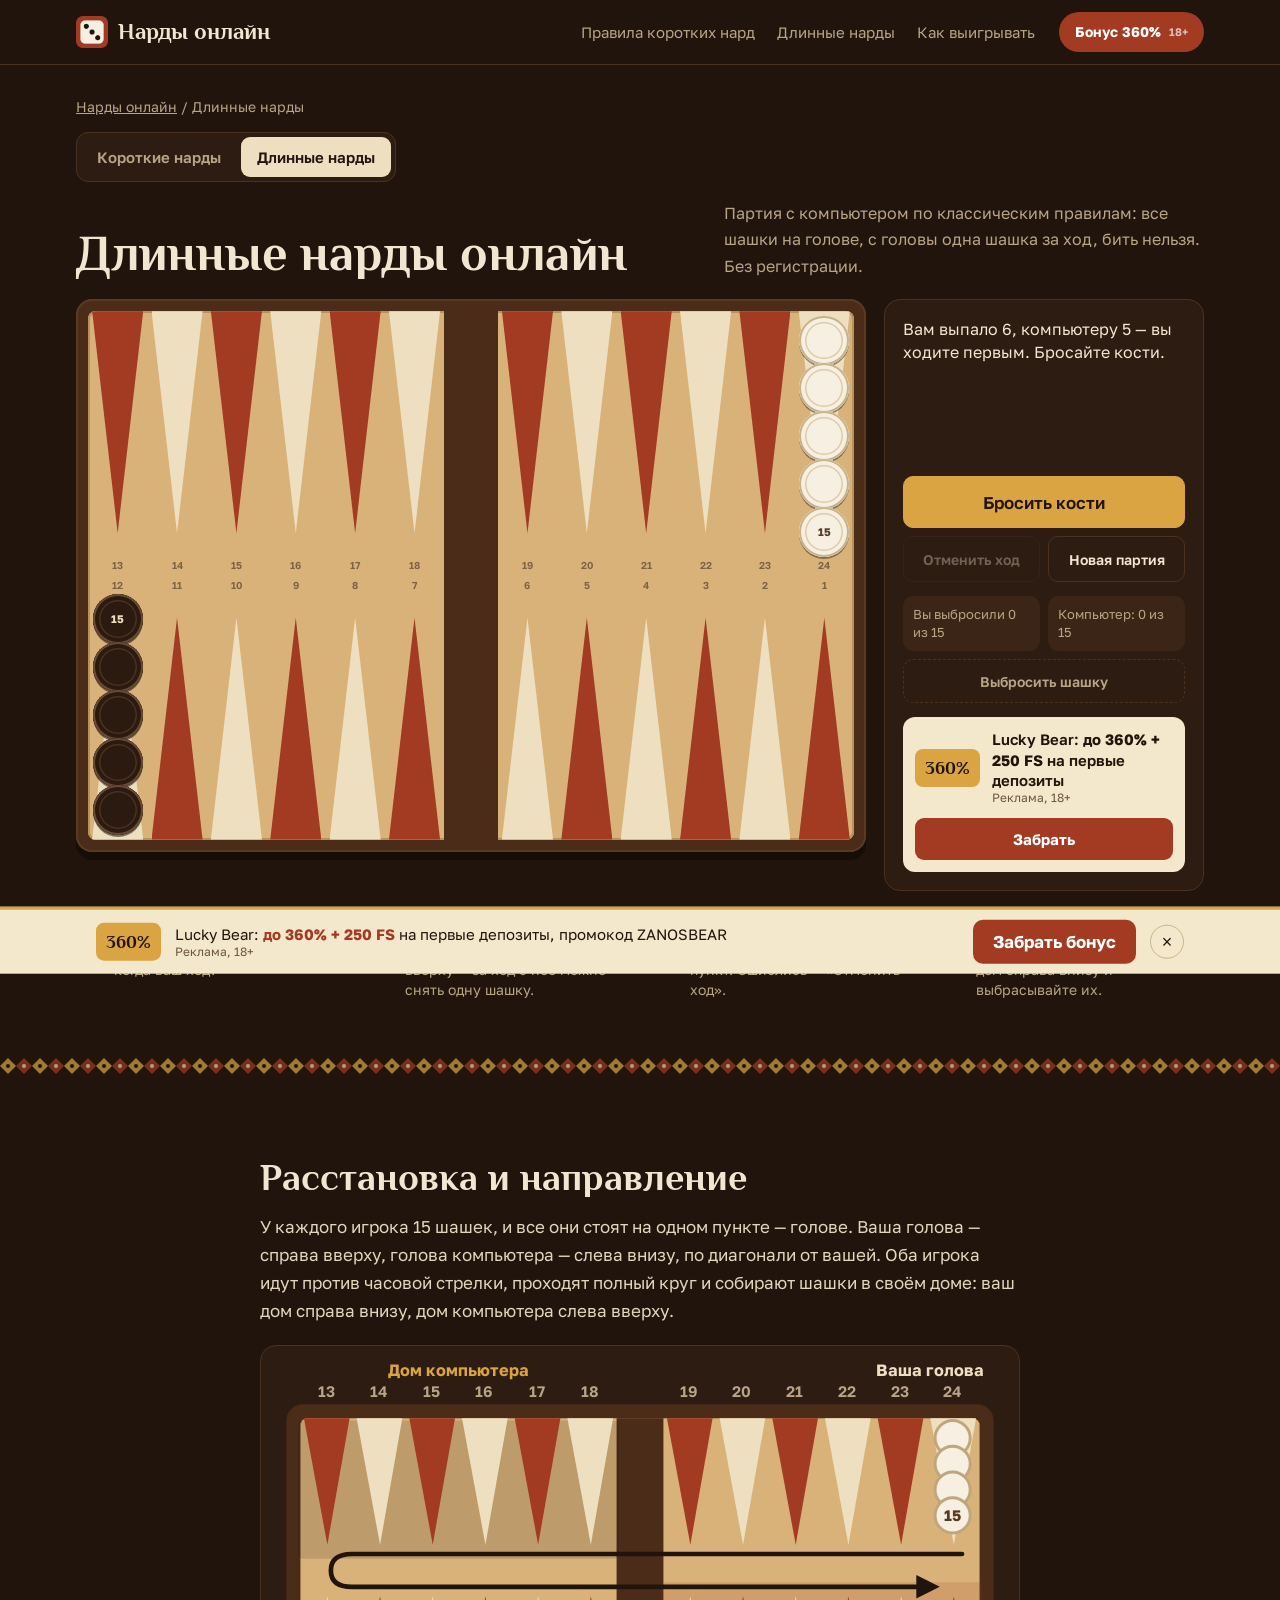
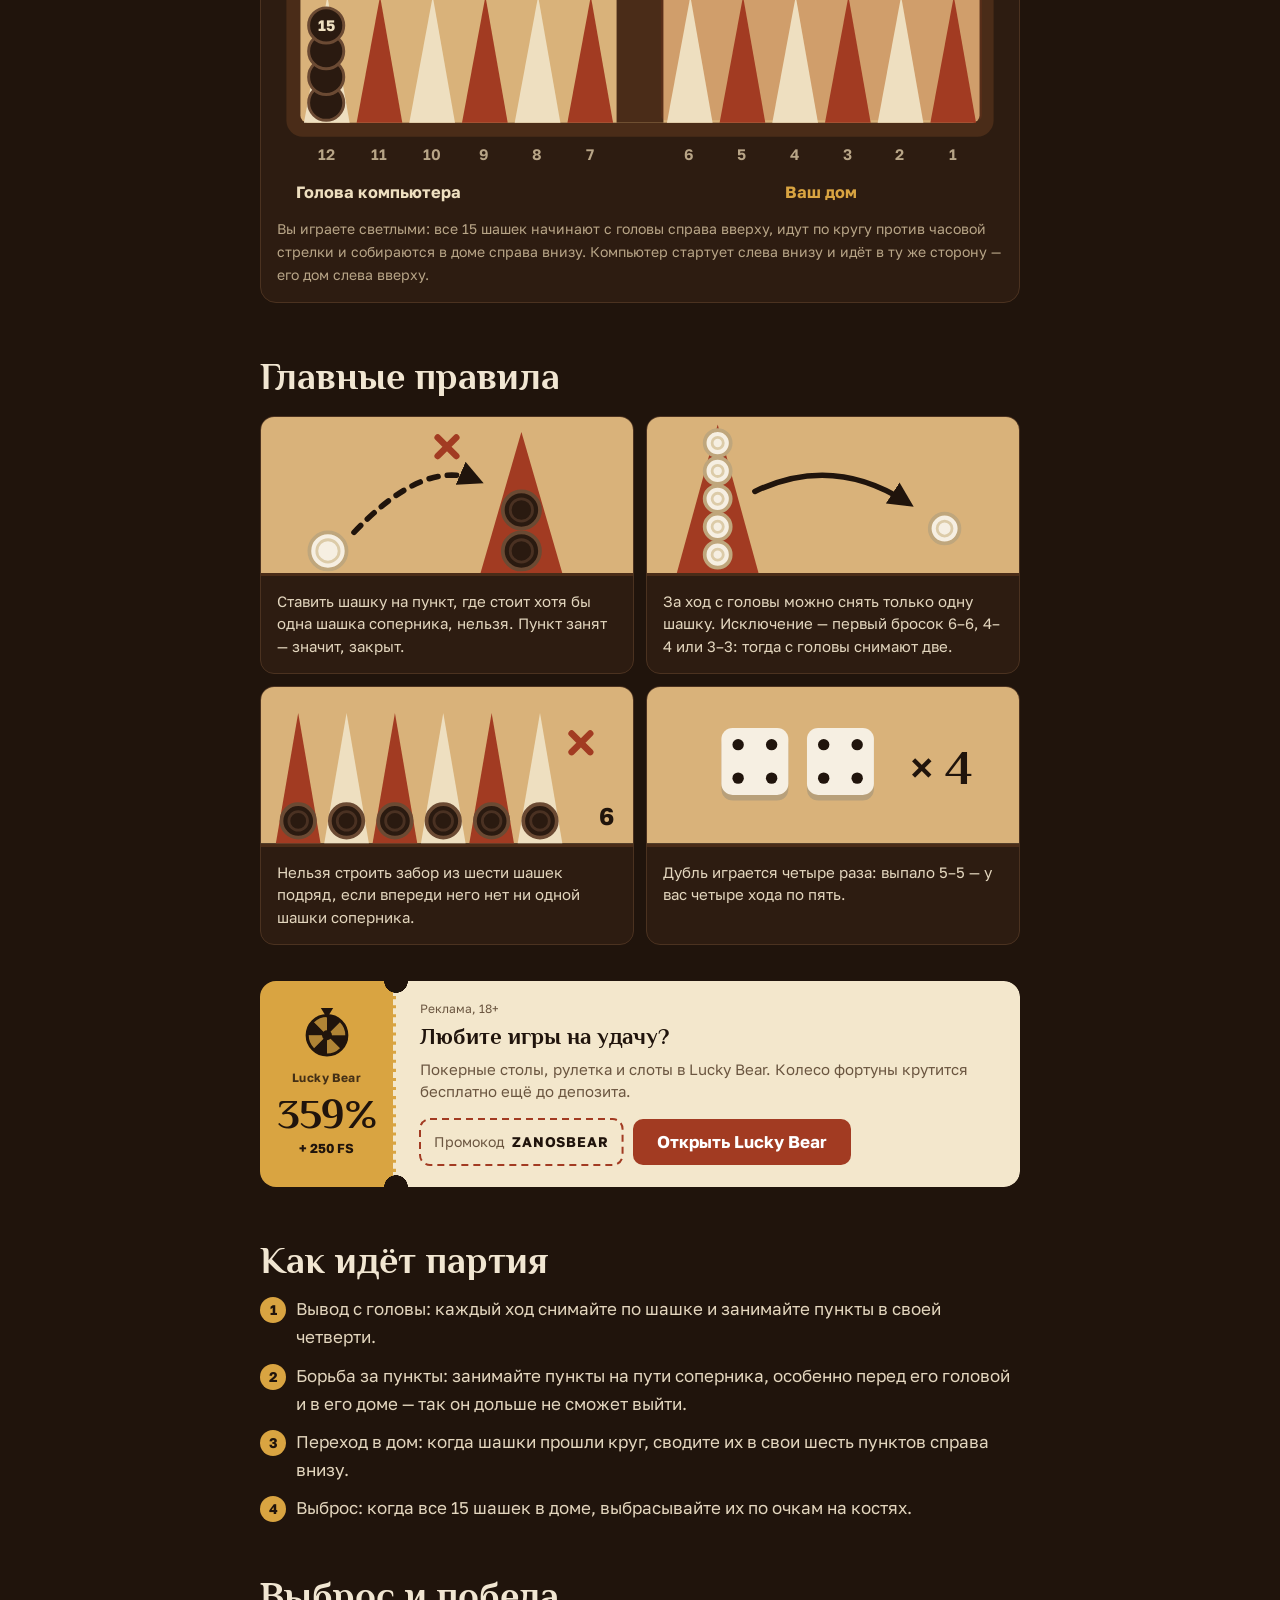
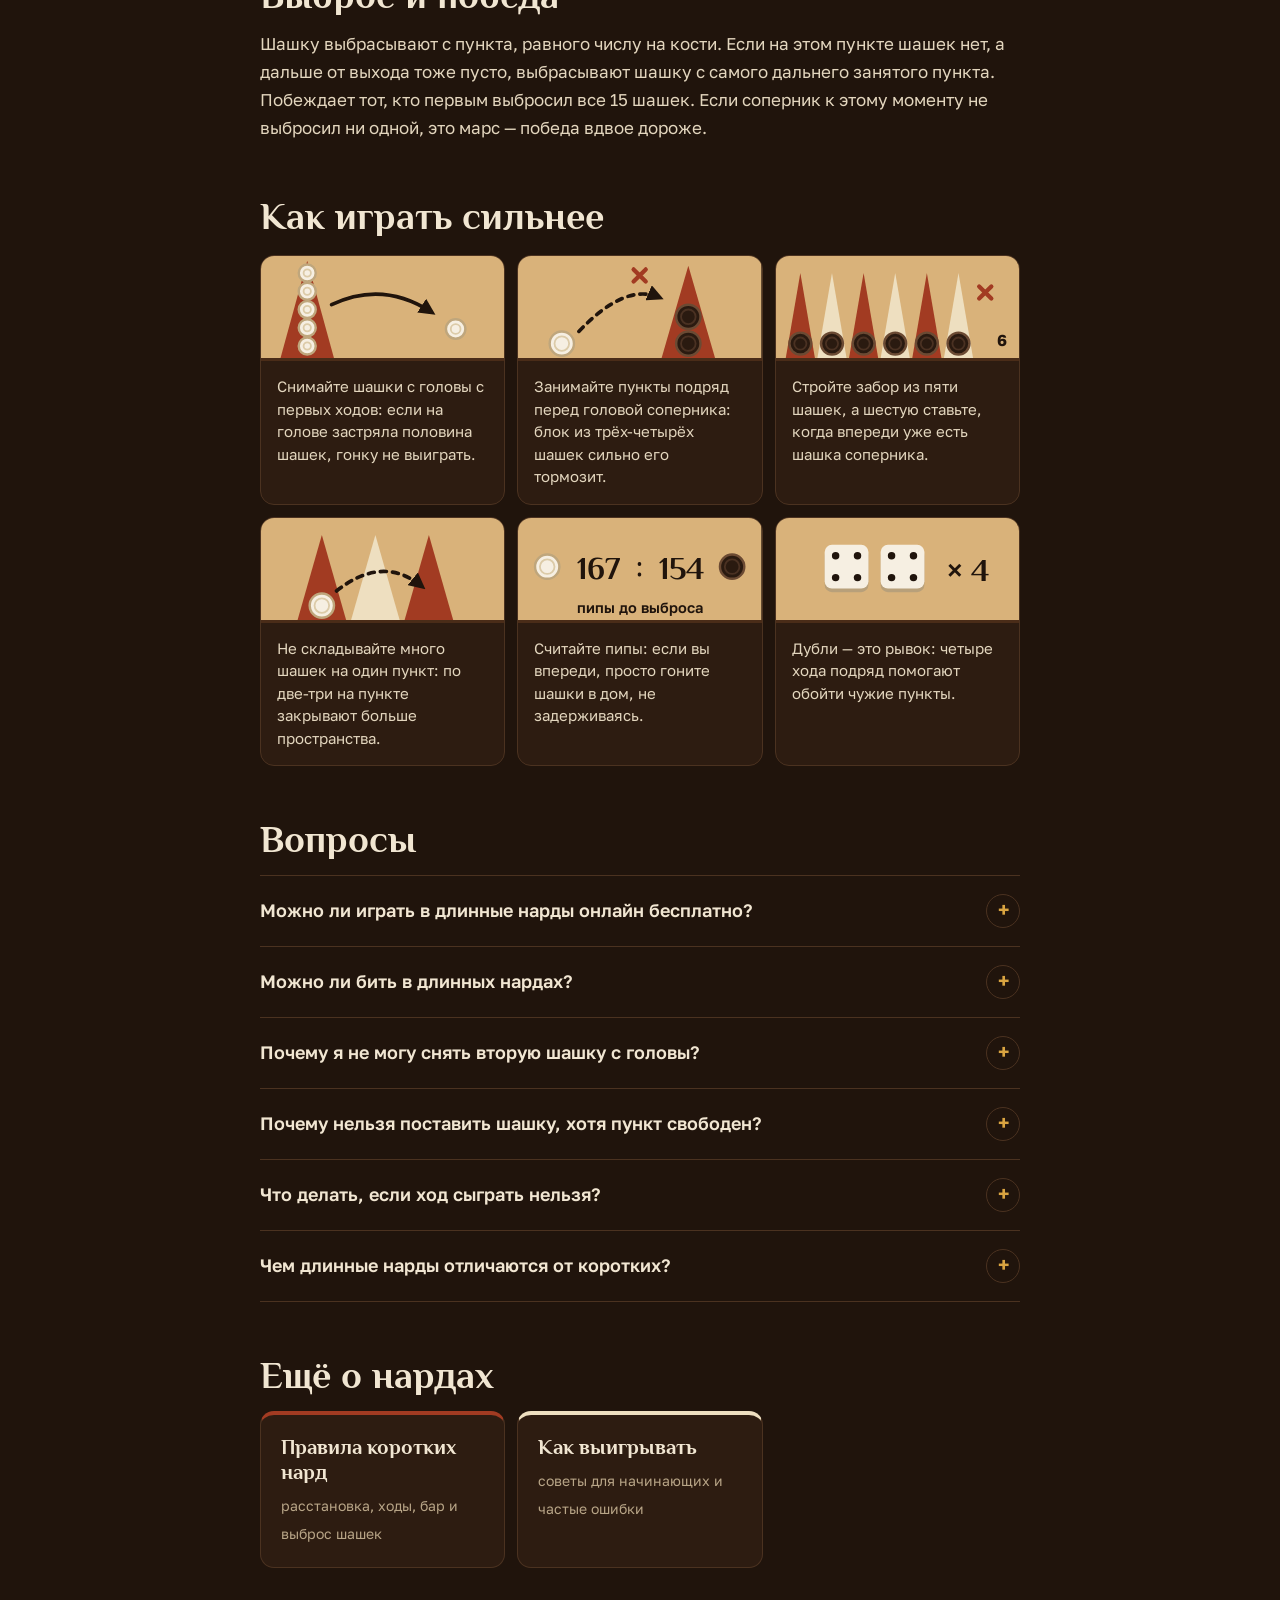
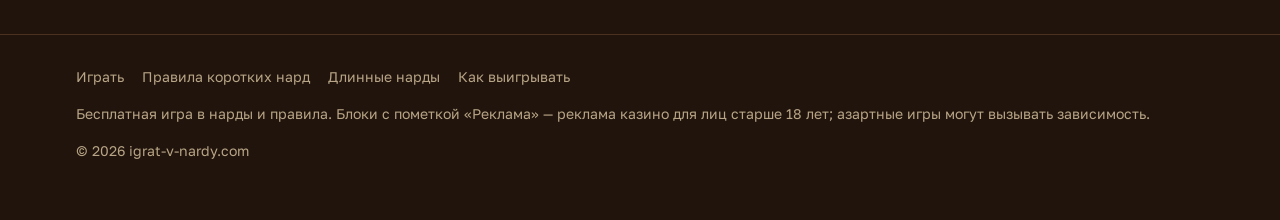
==== commit 5a4009c2: "Счётчик Метрики Co-Authored-By: Claude Opus 5.5 <noreply@anthropic.com>" ====
--- a/dlinnye-nardy/index.html
+++ b/dlinnye-nardy/index.html
@@ -23,6 +23,7 @@
 <link rel="stylesheet" href="https://fonts.googleapis.com/css2?family=Philosopher:wght@700&family=Golos+Text:wght@400;600;700&display=swap" />
 <link rel="stylesheet" href="/assets/site.css?v=6" />
 <script type="application/ld+json">{"@context": "https://schema.org", "@graph": [{"@type": "WebPage", "@id": "https://igrat-v-nardy.com/dlinnye-nardy/#page", "url": "https://igrat-v-nardy.com/dlinnye-nardy/", "name": "Длинные нарды онлайн — играть бесплатно с компьютером, без регистрации", "description": "Длинные нарды онлайн бесплатно: партия с компьютером прямо в браузере, без регистрации и скачивания. Правила длинных нард — голова, забор, выброс, марс — и советы, как выигрывать.", "inLanguage": "ru-RU", "isPartOf": {"@id": "https://igrat-v-nardy.com/#website"}}, {"@type": "BreadcrumbList", "itemListElement": [{"@type": "ListItem", "position": 1, "name": "Нарды онлайн", "item": "https://igrat-v-nardy.com/"}, {"@type": "ListItem", "position": 2, "name": "Длинные нарды", "item": "https://igrat-v-nardy.com/dlinnye-nardy/"}]}, {"@type": "FAQPage", "@id": "https://igrat-v-nardy.com/dlinnye-nardy/#faq", "mainEntity": [{"@type": "Question", "name": "Можно ли играть в длинные нарды онлайн бесплатно?", "acceptedAnswer": {"@type": "Answer", "text": "Да, на этой странице — бесплатно, без регистрации и скачивания, против компьютера."}}, {"@type": "Question", "name": "Можно ли бить в длинных нардах?", "acceptedAnswer": {"@type": "Answer", "text": "Нет, шашки не бьют — только занимают пункты и перекрывают дорогу."}}, {"@type": "Question", "name": "Почему я не могу снять вторую шашку с головы?", "acceptedAnswer": {"@type": "Answer", "text": "По правилам с головы за ход снимают одну шашку. Две можно только на первом броске, если выпало 6–6, 4–4 или 3–3."}}, {"@type": "Question", "name": "Почему нельзя поставить шашку, хотя пункт свободен?", "acceptedAnswer": {"@type": "Answer", "text": "Скорее всего, этот ход замкнул бы забор из шести шашек подряд, а впереди него нет ни одной шашки компьютера. Такой забор запрещён."}}, {"@type": "Question", "name": "Что делать, если ход сыграть нельзя?", "acceptedAnswer": {"@type": "Answer", "text": "Если ни одна кость не играется, ход пропускается. Если играется только одна — играйте её; игра сама покажет, сколько ходов доступно."}}, {"@type": "Question", "name": "Чем длинные нарды отличаются от коротких?", "acceptedAnswer": {"@type": "Answer", "text": "В коротких шашки расставлены по доске, их бьют, а игроки идут навстречу. В длинных все шашки стартуют с головы, бить нельзя, а оба игрока идут в одну сторону."}}]}]}</script>
+<!-- Yandex.Metrika counter --><script type="text/javascript">(function(m,e,t,r,i,k,a){m[i]=m[i]||function(){(m[i].a=m[i].a||[]).push(arguments)};m[i].l=1*new Date();for(var j=0;j<document.scripts.length;j++){if(document.scripts[j].src===r){return;}}k=e.createElement(t),a=e.getElementsByTagName(t)[0],k.async=1,k.src=r,a.parentNode.insertBefore(k,a)})(window,document,"script","https://mc.yandex.ru/metrika/tag.js?id=114197066","ym");ym(114197066,"init",{ssr:true,webvisor:false,clickmap:true,ecommerce:"dataLayer",accurateTrackBounce:true,trackLinks:true});</script><noscript><div><img src="https://mc.yandex.ru/watch/114197066" style="position:absolute;left:-9999px;" alt=""></div></noscript><!-- /Yandex.Metrika counter -->
 </head>
 <body class="nardy">
 <header class="top"><div class="wrap top__in"><a class="logo" href="/"><img src="/assets/icon-180.png" alt="" width="32" height="32" />Нарды онлайн</a><nav class="nav" aria-label="Разделы"><a href="/pravila-korotkih-nard/">Правила коротких нард</a><a href="/dlinnye-nardy/">Длинные нарды</a><a href="/kak-vyigryvat/">Как выигрывать</a></nav><a class="hcta" href="https://megaplay333.xyz/9Q6OEu" target="_blank" rel="nofollow sponsored noopener">Бонус 360%<span class="hcta__a">18+</span></a></div></header>
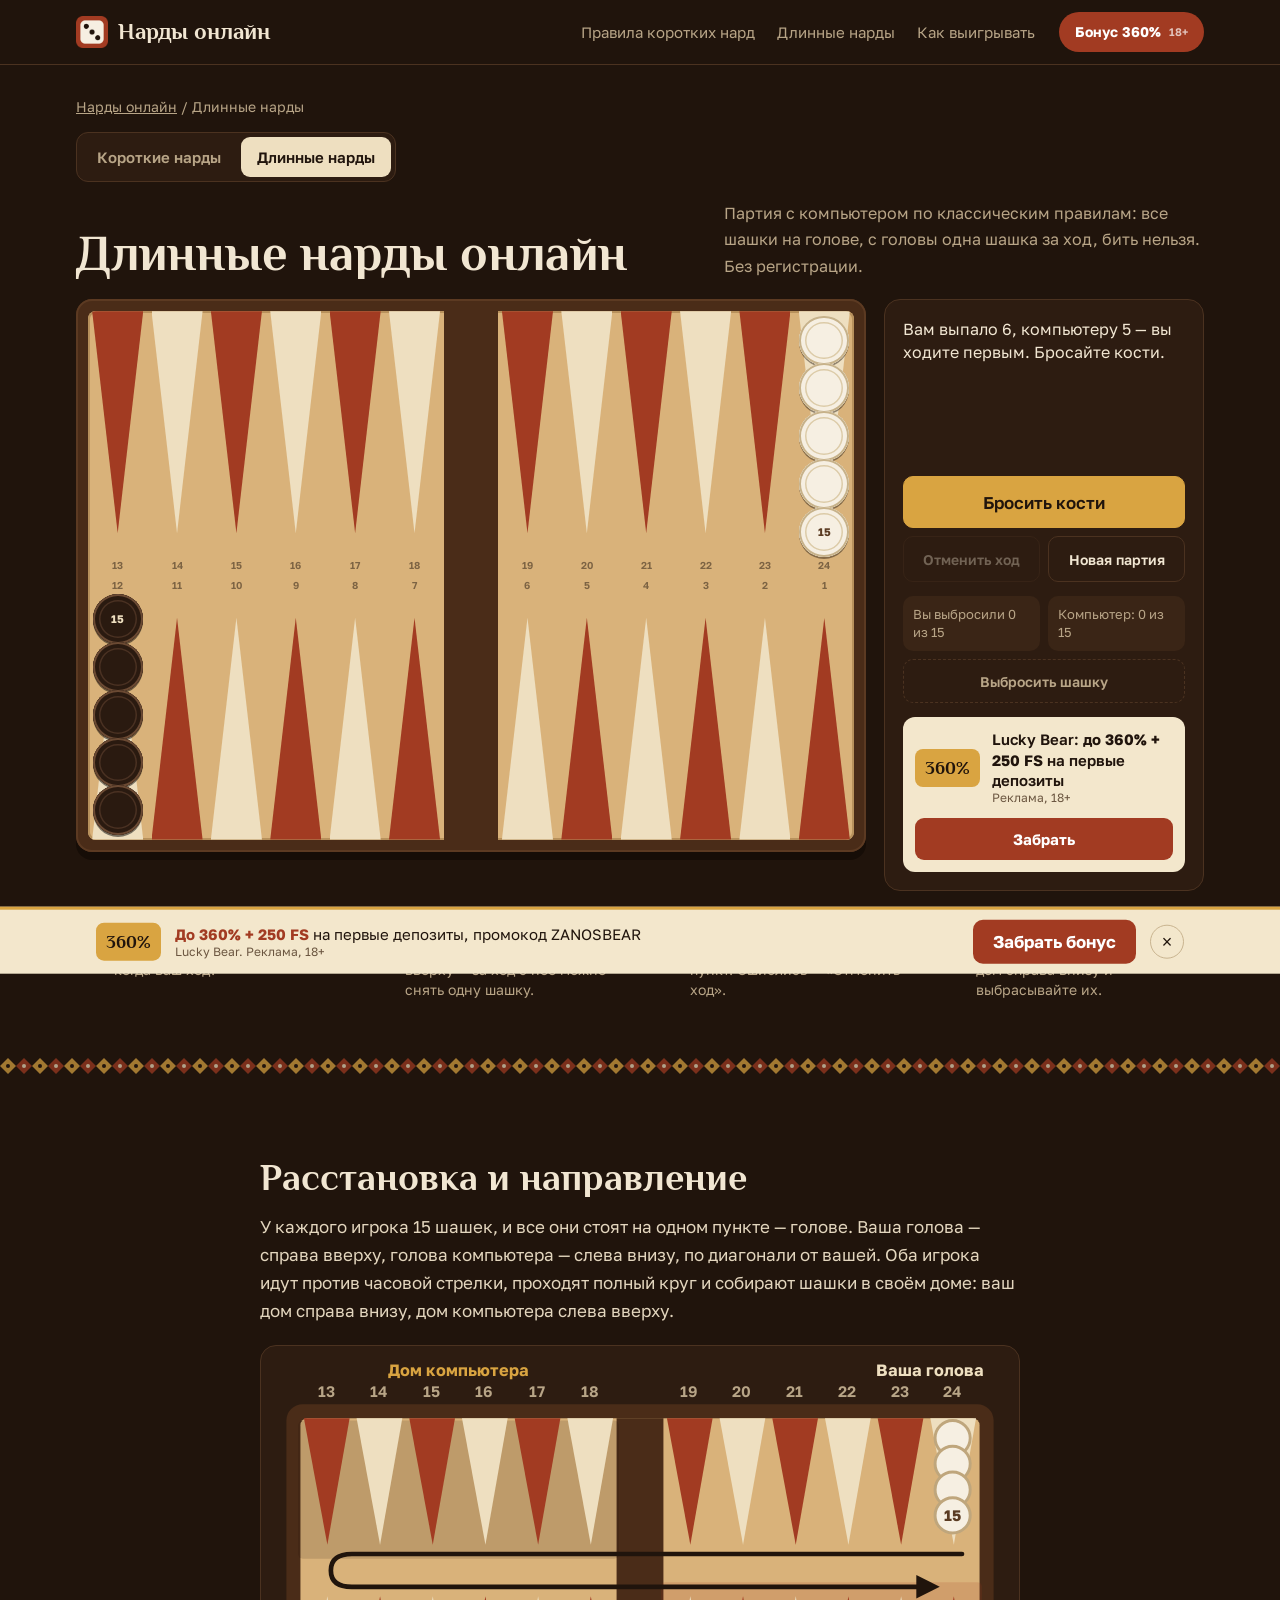
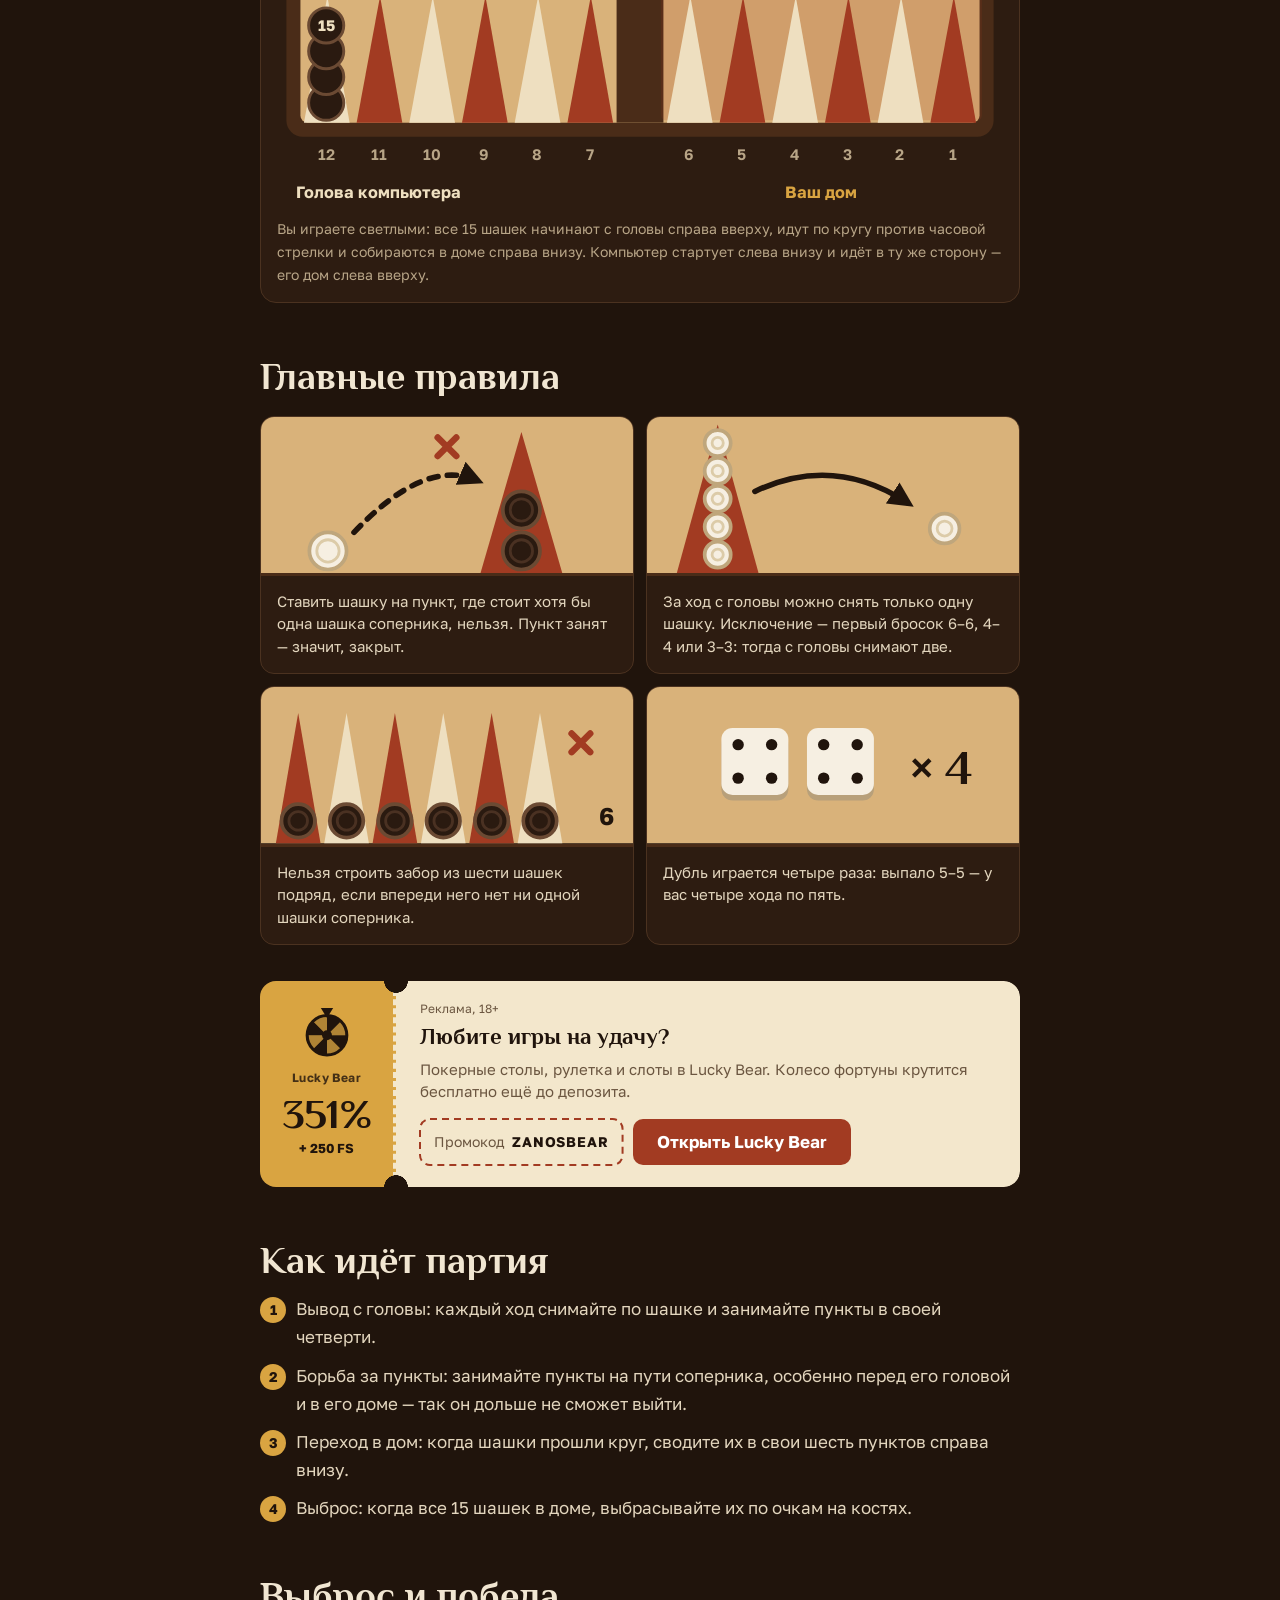
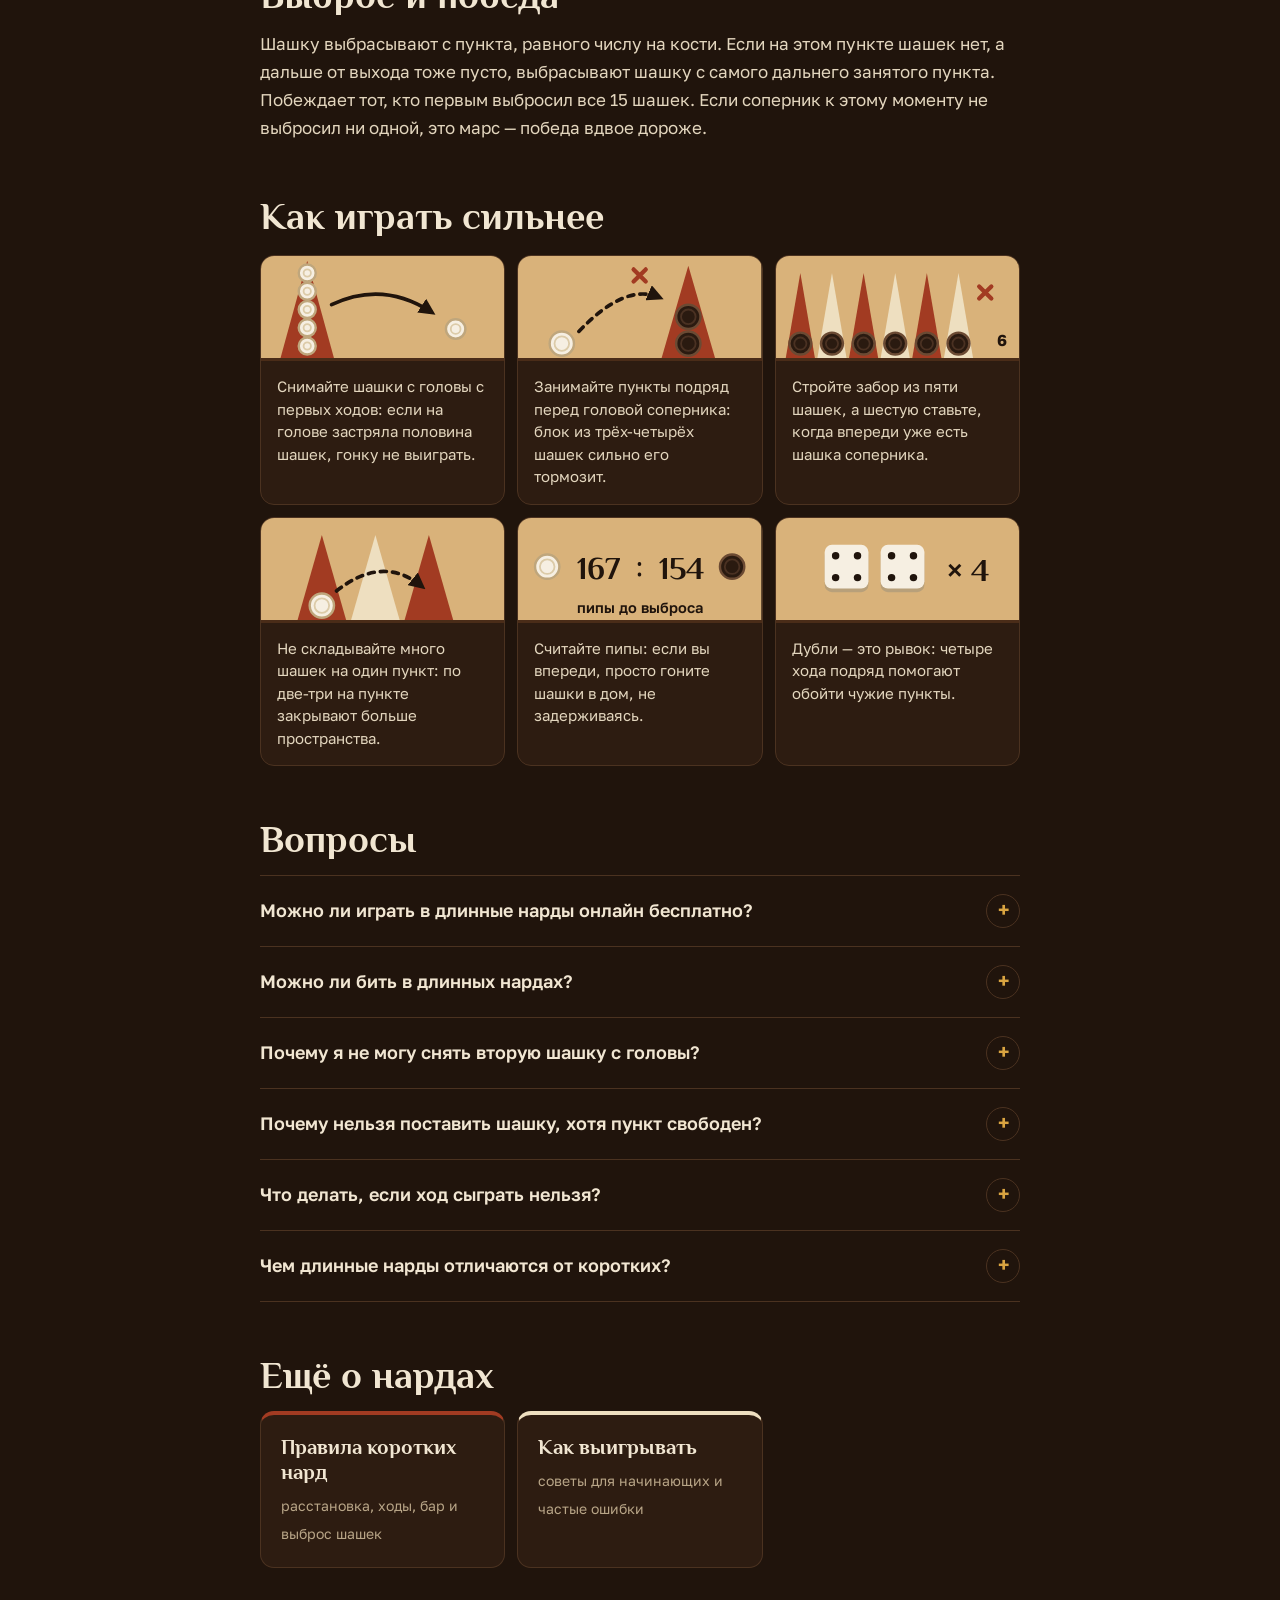
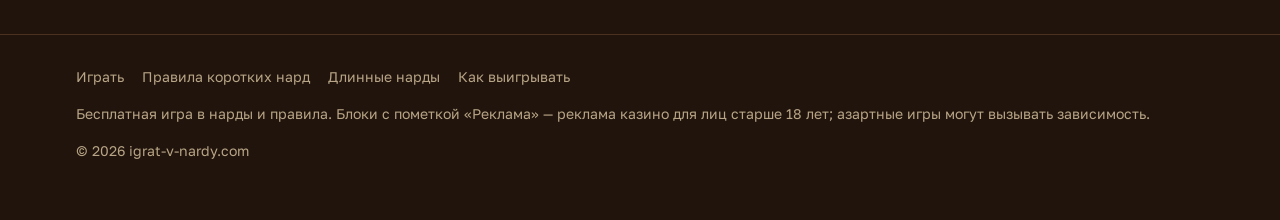
==== commit eee56624: "Нижняя плашка на телефоне: бонус в одну строку, кнопка без кольца, маленький крестик Co-Authored-By:" ====
--- a/dlinnye-nardy/index.html
+++ b/dlinnye-nardy/index.html
@@ -21,7 +21,7 @@
 <link rel="preconnect" href="https://fonts.googleapis.com" />
 <link rel="preconnect" href="https://fonts.gstatic.com" crossorigin />
 <link rel="stylesheet" href="https://fonts.googleapis.com/css2?family=Philosopher:wght@700&family=Golos+Text:wght@400;600;700&display=swap" />
-<link rel="stylesheet" href="/assets/site.css?v=6" />
+<link rel="stylesheet" href="/assets/site.css?v=7" />
 <script type="application/ld+json">{"@context": "https://schema.org", "@graph": [{"@type": "WebPage", "@id": "https://igrat-v-nardy.com/dlinnye-nardy/#page", "url": "https://igrat-v-nardy.com/dlinnye-nardy/", "name": "Длинные нарды онлайн — играть бесплатно с компьютером, без регистрации", "description": "Длинные нарды онлайн бесплатно: партия с компьютером прямо в браузере, без регистрации и скачивания. Правила длинных нард — голова, забор, выброс, марс — и советы, как выигрывать.", "inLanguage": "ru-RU", "isPartOf": {"@id": "https://igrat-v-nardy.com/#website"}}, {"@type": "BreadcrumbList", "itemListElement": [{"@type": "ListItem", "position": 1, "name": "Нарды онлайн", "item": "https://igrat-v-nardy.com/"}, {"@type": "ListItem", "position": 2, "name": "Длинные нарды", "item": "https://igrat-v-nardy.com/dlinnye-nardy/"}]}, {"@type": "FAQPage", "@id": "https://igrat-v-nardy.com/dlinnye-nardy/#faq", "mainEntity": [{"@type": "Question", "name": "Можно ли играть в длинные нарды онлайн бесплатно?", "acceptedAnswer": {"@type": "Answer", "text": "Да, на этой странице — бесплатно, без регистрации и скачивания, против компьютера."}}, {"@type": "Question", "name": "Можно ли бить в длинных нардах?", "acceptedAnswer": {"@type": "Answer", "text": "Нет, шашки не бьют — только занимают пункты и перекрывают дорогу."}}, {"@type": "Question", "name": "Почему я не могу снять вторую шашку с головы?", "acceptedAnswer": {"@type": "Answer", "text": "По правилам с головы за ход снимают одну шашку. Две можно только на первом броске, если выпало 6–6, 4–4 или 3–3."}}, {"@type": "Question", "name": "Почему нельзя поставить шашку, хотя пункт свободен?", "acceptedAnswer": {"@type": "Answer", "text": "Скорее всего, этот ход замкнул бы забор из шести шашек подряд, а впереди него нет ни одной шашки компьютера. Такой забор запрещён."}}, {"@type": "Question", "name": "Что делать, если ход сыграть нельзя?", "acceptedAnswer": {"@type": "Answer", "text": "Если ни одна кость не играется, ход пропускается. Если играется только одна — играйте её; игра сама покажет, сколько ходов доступно."}}, {"@type": "Question", "name": "Чем длинные нарды отличаются от коротких?", "acceptedAnswer": {"@type": "Answer", "text": "В коротких шашки расставлены по доске, их бьют, а игроки идут навстречу. В длинных все шашки стартуют с головы, бить нельзя, а оба игрока идут в одну сторону."}}]}]}</script>
 <!-- Yandex.Metrika counter --><script type="text/javascript">(function(m,e,t,r,i,k,a){m[i]=m[i]||function(){(m[i].a=m[i].a||[]).push(arguments)};m[i].l=1*new Date();for(var j=0;j<document.scripts.length;j++){if(document.scripts[j].src===r){return;}}k=e.createElement(t),a=e.getElementsByTagName(t)[0],k.async=1,k.src=r,a.parentNode.insertBefore(k,a)})(window,document,"script","https://mc.yandex.ru/metrika/tag.js?id=114197066","ym");ym(114197066,"init",{ssr:true,webvisor:false,clickmap:true,ecommerce:"dataLayer",accurateTrackBounce:true,trackLinks:true});</script><noscript><div><img src="https://mc.yandex.ru/watch/114197066" style="position:absolute;left:-9999px;" alt=""></div></noscript><!-- /Yandex.Metrika counter -->
 </head>
@@ -29,7 +29,7 @@
 <header class="top"><div class="wrap top__in"><a class="logo" href="/"><img src="/assets/icon-180.png" alt="" width="32" height="32" />Нарды онлайн</a><nav class="nav" aria-label="Разделы"><a href="/pravila-korotkih-nard/">Правила коротких нард</a><a href="/dlinnye-nardy/">Длинные нарды</a><a href="/kak-vyigryvat/">Как выигрывать</a></nav><a class="hcta" href="https://megaplay333.xyz/9Q6OEu" target="_blank" rel="nofollow sponsored noopener">Бонус 360%<span class="hcta__a">18+</span></a></div></header>
 <main><section class="play" aria-labelledby="ttl"><div class="wrap"><nav class="crumbs"><a href="/">Нарды онлайн</a> / Длинные нарды</nav><nav class="modes" aria-label="Вид нард"><a href="/">Короткие нарды</a><a href="/dlinnye-nardy/" aria-current="page">Длинные нарды</a></nav><div class="play__head"><h1 id="ttl">Длинные нарды онлайн</h1><p class="play__lead">Партия с компьютером по классическим правилам: все шашки на голове, с головы одна шашка за ход, бить нельзя. Без регистрации.</p></div><div class="nb" id="nardy"><div class="nb__frame"><div class="nb__board" role="group" aria-label="Доска нард"></div></div><aside class="nb__side" aria-label="Партия"><div class="nb__dice" aria-live="polite"></div><div class="nb__btns"><button type="button" class="btn btn--main" data-n="roll">Бросить кости</button><button type="button" class="btn" data-n="undo">Отменить ход</button><button type="button" class="btn" data-n="new">Новая партия</button></div><p class="nb__msg" aria-live="polite"></p><div class="nb__off"></div><aside class="lbc lbc--stack nb__promo"><div class="lbc__stub"><span class="lbc__wheel" aria-hidden="true"><svg viewBox="-20 -22 40 42"><g class="lbw"><path d="M0 0L0.00 -16.00A16 16 0 0 1 11.31 -11.31z" fill="currentColor" fill-opacity="1"/><path d="M0 0L11.31 -11.31A16 16 0 0 1 16.00 0.00z" fill="currentColor" fill-opacity=".22"/><path d="M0 0L16.00 0.00A16 16 0 0 1 11.31 11.31z" fill="currentColor" fill-opacity="1"/><path d="M0 0L11.31 11.31A16 16 0 0 1 0.00 16.00z" fill="currentColor" fill-opacity=".22"/><path d="M0 0L0.00 16.00A16 16 0 0 1 -11.31 11.31z" fill="currentColor" fill-opacity="1"/><path d="M0 0L-11.31 11.31A16 16 0 0 1 -16.00 0.00z" fill="currentColor" fill-opacity=".22"/><path d="M0 0L-16.00 0.00A16 16 0 0 1 -11.31 -11.31z" fill="currentColor" fill-opacity="1"/><path d="M0 0L-11.31 -11.31A16 16 0 0 1 -0.00 -16.00z" fill="currentColor" fill-opacity=".22"/></g><circle r="16" fill="none" stroke="currentColor" stroke-width="2.5"/><circle r="4" fill="currentColor"/><path d="M-5 -22h10l-5 8z" fill="currentColor"/></svg></span><span class="lbc__brand">Lucky Bear</span><b class="lbc__pct">360%</b><span class="lbc__fs">+ 250 FS</span></div><div class="lbc__main"><p class="lbc__ad">Реклама, 18+</p><p class="lbc__t">Партия сыграна. Хотите на деньги?</p><p class="lbc__d">Lucky Bear: покер, live-казино и слоты, пополнение от 100 ₽.</p><div class="lbc__row"><span class="lbc__code"><svg class="lbc__ants" aria-hidden="true"><rect width="100%" height="100%" rx="10"/></svg>Промокод <b>ZANOSBEAR</b></span><a class="lbc__go" href="https://megaplay333.xyz/9Q6OEu" target="_blank" rel="nofollow sponsored noopener">Забрать бонус</a></div></div></aside><div class="lbm"><span class="lbbadge">360%</span><span class="lbm__t">Lucky Bear: <b>до 360% + 250 FS</b> на первые депозиты<small>Реклама, 18+</small></span><a class="lbm__go" href="https://megaplay333.xyz/9Q6OEu" target="_blank" rel="nofollow sponsored noopener">Забрать</a></div></aside></div><ol class="howto"><li><b>1</b><span>Нажмите «Бросить кости», когда ваш ход.</span></li><li><b>2</b><span>Начните с головы справа вверху — за ход с неё можно снять одну шашку.</span></li><li><b>3</b><span>Нажмите на подсвеченный пункт. Ошиблись — «Отменить ход».</span></li><li><b>4</b><span>Проведите шашки по кругу в дом справа внизу и выбрасывайте их.</span></li></ol></div></section><div class="inlay" aria-hidden="true"></div><script src="/assets/nardy_long.js?v=3" defer></script><div class="wrap"><article class="text"><h2 id="s23713">Расстановка и направление</h2><p>У каждого игрока 15 шашек, и все они стоят на одном пункте — голове. Ваша голова — справа вверху, голова компьютера — слева внизу, по диагонали от вашей. Оба игрока идут против часовой стрелки, проходят полный круг и собирают шашки в своём доме: ваш дом справа внизу, дом компьютера слева вверху.</p><figure class="scheme"><svg viewBox="0 0 620 380" role="img" aria-label="Схема доски: пункты с 1 по 24, ваш дом справа внизу, дом компьютера справа вверху, путь светлых шашек от пункта 24 к пункту 1"><rect x="8" y="36" width="604" height="284" rx="14" fill="#4A2C18"/><rect x="20" y="48" width="580" height="260" rx="6" fill="#D9B27A"/><rect x="290" y="48" width="40" height="260" fill="#4A2C18"/><rect x="18" y="50" width="274" height="118" rx="4" fill="#20140C" fill-opacity=".14"/><rect x="328" y="188" width="274" height="118" rx="4" fill="#A23B22" fill-opacity=".16"/><path d="M23 48 h39 l-19 108 z" fill="#A23B22"/><path d="M23 308 h39 l-19 -108 z" fill="#EEDFC0"/><text x="42" y="30" text-anchor="middle" font-size="13" font-weight="600" fill="#B8A587">13</text><text x="42" y="340" text-anchor="middle" font-size="13" font-weight="600" fill="#B8A587">12</text><path d="M68 48 h39 l-19 108 z" fill="#EEDFC0"/><path d="M68 308 h39 l-19 -108 z" fill="#A23B22"/><text x="87" y="30" text-anchor="middle" font-size="13" font-weight="600" fill="#B8A587">14</text><text x="87" y="340" text-anchor="middle" font-size="13" font-weight="600" fill="#B8A587">11</text><path d="M113 48 h39 l-19 108 z" fill="#A23B22"/><path d="M113 308 h39 l-19 -108 z" fill="#EEDFC0"/><text x="132" y="30" text-anchor="middle" font-size="13" font-weight="600" fill="#B8A587">15</text><text x="132" y="340" text-anchor="middle" font-size="13" font-weight="600" fill="#B8A587">10</text><path d="M158 48 h39 l-19 108 z" fill="#EEDFC0"/><path d="M158 308 h39 l-19 -108 z" fill="#A23B22"/><text x="177" y="30" text-anchor="middle" font-size="13" font-weight="600" fill="#B8A587">16</text><text x="177" y="340" text-anchor="middle" font-size="13" font-weight="600" fill="#B8A587">9</text><path d="M203 48 h39 l-19 108 z" fill="#A23B22"/><path d="M203 308 h39 l-19 -108 z" fill="#EEDFC0"/><text x="222" y="30" text-anchor="middle" font-size="13" font-weight="600" fill="#B8A587">17</text><text x="222" y="340" text-anchor="middle" font-size="13" font-weight="600" fill="#B8A587">8</text><path d="M248 48 h39 l-19 108 z" fill="#EEDFC0"/><path d="M248 308 h39 l-19 -108 z" fill="#A23B22"/><text x="267" y="30" text-anchor="middle" font-size="13" font-weight="600" fill="#B8A587">18</text><text x="267" y="340" text-anchor="middle" font-size="13" font-weight="600" fill="#B8A587">7</text><path d="M333 48 h39 l-19 108 z" fill="#A23B22"/><path d="M333 308 h39 l-19 -108 z" fill="#EEDFC0"/><text x="352" y="30" text-anchor="middle" font-size="13" font-weight="600" fill="#B8A587">19</text><text x="352" y="340" text-anchor="middle" font-size="13" font-weight="600" fill="#B8A587">6</text><path d="M378 48 h39 l-19 108 z" fill="#EEDFC0"/><path d="M378 308 h39 l-19 -108 z" fill="#A23B22"/><text x="397" y="30" text-anchor="middle" font-size="13" font-weight="600" fill="#B8A587">20</text><text x="397" y="340" text-anchor="middle" font-size="13" font-weight="600" fill="#B8A587">5</text><path d="M423 48 h39 l-19 108 z" fill="#A23B22"/><path d="M423 308 h39 l-19 -108 z" fill="#EEDFC0"/><text x="442" y="30" text-anchor="middle" font-size="13" font-weight="600" fill="#B8A587">21</text><text x="442" y="340" text-anchor="middle" font-size="13" font-weight="600" fill="#B8A587">4</text><path d="M468 48 h39 l-19 108 z" fill="#EEDFC0"/><path d="M468 308 h39 l-19 -108 z" fill="#A23B22"/><text x="487" y="30" text-anchor="middle" font-size="13" font-weight="600" fill="#B8A587">22</text><text x="487" y="340" text-anchor="middle" font-size="13" font-weight="600" fill="#B8A587">3</text><path d="M513 48 h39 l-19 108 z" fill="#A23B22"/><path d="M513 308 h39 l-19 -108 z" fill="#EEDFC0"/><text x="532" y="30" text-anchor="middle" font-size="13" font-weight="600" fill="#B8A587">23</text><text x="532" y="340" text-anchor="middle" font-size="13" font-weight="600" fill="#B8A587">2</text><path d="M558 48 h39 l-19 108 z" fill="#EEDFC0"/><path d="M558 308 h39 l-19 -108 z" fill="#A23B22"/><text x="577" y="30" text-anchor="middle" font-size="13" font-weight="600" fill="#B8A587">24</text><text x="577" y="340" text-anchor="middle" font-size="13" font-weight="600" fill="#B8A587">1</text><text x="155" y="12" text-anchor="middle" font-size="14" font-weight="700" fill="#D9A441">Дом компьютера</text><text x="604" y="12" text-anchor="end" font-size="14" font-weight="700" fill="#EEDFC0">Ваша голова</text><text x="16" y="372" text-anchor="start" font-size="14" font-weight="700" fill="#EEDFC0">Голова компьютера</text><text x="465" y="372" text-anchor="middle" font-size="14" font-weight="700" fill="#D9A441">Ваш дом</text><circle cx="577" cy="65" r="15" fill="#F6EFE2" stroke="#BFA67C" stroke-width="2.5"/><circle cx="42" cy="291" r="15" fill="#2A1A10" stroke="#6B4A33" stroke-width="2.5"/><circle cx="577" cy="87" r="15" fill="#F6EFE2" stroke="#BFA67C" stroke-width="2.5"/><circle cx="42" cy="269" r="15" fill="#2A1A10" stroke="#6B4A33" stroke-width="2.5"/><circle cx="577" cy="109" r="15" fill="#F6EFE2" stroke="#BFA67C" stroke-width="2.5"/><circle cx="42" cy="247" r="15" fill="#2A1A10" stroke="#6B4A33" stroke-width="2.5"/><circle cx="577" cy="131" r="15" fill="#F6EFE2" stroke="#BFA67C" stroke-width="2.5"/><circle cx="42" cy="225" r="15" fill="#2A1A10" stroke="#6B4A33" stroke-width="2.5"/><text x="577" y="136" text-anchor="middle" font-size="13" font-weight="700" fill="#5A3B22">15</text><text x="42" y="230" text-anchor="middle" font-size="13" font-weight="700" fill="#EEDFC0">15</text><defs><marker id="ah" viewBox="0 0 10 10" refX="7" refY="5" markerWidth="5" markerHeight="5" orient="auto"><path d="M0 0 10 5 0 10z" fill="#20140C"/></marker></defs><path d="M585 164 H64 Q46 164 46 178 Q46 192 64 192 H560" fill="none" stroke="#20140C" stroke-width="4" stroke-linecap="round" marker-end="url(#ah)"/></svg><figcaption>Вы играете светлыми: все 15 шашек начинают с головы справа вверху, идут по кругу против часовой стрелки и собираются в доме справа внизу. Компьютер стартует слева внизу и идёт в ту же сторону — его дом слева вверху.</figcaption></figure><h2 id="s21160">Главные правила</h2><div class="rules rules--2"><div class="rule"><div class="rule__pic"><svg viewBox="0 0 200 84" aria-hidden="true" focusable="false"><defs><marker id="va" viewBox="0 0 10 10" refX="7" refY="5" markerWidth="4.5" markerHeight="4.5" orient="auto"><path d="M0 0 10 5 0 10z" fill="#20140C"/></marker></defs><rect width="200" height="84" fill="#D9B27A"/><path d="M118 84 h44 l-22 -76 z" fill="#A23B22"/><circle cx="140" cy="72" r="10" fill="#2A1A10" stroke="#6B4A33" stroke-width="2"/><circle cx="140" cy="72" r="6" fill="none" stroke="#4A3122" stroke-width="1.5"/><circle cx="140" cy="50" r="10" fill="#2A1A10" stroke="#6B4A33" stroke-width="2"/><circle cx="140" cy="50" r="6" fill="none" stroke="#4A3122" stroke-width="1.5"/><circle cx="36" cy="72" r="10" fill="#F6EFE2" stroke="#BFA67C" stroke-width="2"/><circle cx="36" cy="72" r="6" fill="none" stroke="#DCCBA8" stroke-width="1.5"/><path d="M50 62 Q88 22 116 34" fill="none" stroke="#20140C" stroke-width="3" stroke-linecap="round" stroke-dasharray="5 5" marker-end="url(#va)"/><path d="M95 11 l10 10 M105 11 l-10 10" stroke="#A23B22" stroke-width="3.5" stroke-linecap="round"/></svg></div><p>Ставить шашку на пункт, где стоит хотя бы одна шашка соперника, нельзя. Пункт занят — значит, закрыт.</p></div><div class="rule"><div class="rule__pic"><svg viewBox="0 0 200 84" aria-hidden="true" focusable="false"><defs><marker id="va" viewBox="0 0 10 10" refX="7" refY="5" markerWidth="4.5" markerHeight="4.5" orient="auto"><path d="M0 0 10 5 0 10z" fill="#20140C"/></marker></defs><rect width="200" height="84" fill="#D9B27A"/><path d="M16 84 h44 l-22 -80 z" fill="#A23B22"/><circle cx="38" cy="74" r="7" fill="#F6EFE2" stroke="#BFA67C" stroke-width="2"/><circle cx="38" cy="74" r="3" fill="none" stroke="#DCCBA8" stroke-width="1.5"/><circle cx="38" cy="59" r="7" fill="#F6EFE2" stroke="#BFA67C" stroke-width="2"/><circle cx="38" cy="59" r="3" fill="none" stroke="#DCCBA8" stroke-width="1.5"/><circle cx="38" cy="44" r="7" fill="#F6EFE2" stroke="#BFA67C" stroke-width="2"/><circle cx="38" cy="44" r="3" fill="none" stroke="#DCCBA8" stroke-width="1.5"/><circle cx="38" cy="29" r="7" fill="#F6EFE2" stroke="#BFA67C" stroke-width="2"/><circle cx="38" cy="29" r="3" fill="none" stroke="#DCCBA8" stroke-width="1.5"/><circle cx="38" cy="14" r="7" fill="#F6EFE2" stroke="#BFA67C" stroke-width="2"/><circle cx="38" cy="14" r="3" fill="none" stroke="#DCCBA8" stroke-width="1.5"/><path d="M58 40 Q100 20 140 46" fill="none" stroke="#20140C" stroke-width="3" stroke-linecap="round" marker-end="url(#va)"/><circle cx="160" cy="60" r="8" fill="#F6EFE2" stroke="#BFA67C" stroke-width="2"/><circle cx="160" cy="60" r="4" fill="none" stroke="#DCCBA8" stroke-width="1.5"/></svg></div><p>За ход с головы можно снять только одну шашку. Исключение — первый бросок 6–6, 4–4 или 3–3: тогда с головы снимают две.</p></div><div class="rule"><div class="rule__pic"><svg viewBox="0 0 200 84" aria-hidden="true" focusable="false"><defs><marker id="va" viewBox="0 0 10 10" refX="7" refY="5" markerWidth="4.5" markerHeight="4.5" orient="auto"><path d="M0 0 10 5 0 10z" fill="#20140C"/></marker></defs><rect width="200" height="84" fill="#D9B27A"/><path d="M8 84 h24 l-12 -70 z" fill="#A23B22"/><circle cx="20" cy="72" r="9" fill="#2A1A10" stroke="#6B4A33" stroke-width="2"/><circle cx="20" cy="72" r="5" fill="none" stroke="#4A3122" stroke-width="1.5"/><path d="M34 84 h24 l-12 -70 z" fill="#EEDFC0"/><circle cx="46" cy="72" r="9" fill="#2A1A10" stroke="#6B4A33" stroke-width="2"/><circle cx="46" cy="72" r="5" fill="none" stroke="#4A3122" stroke-width="1.5"/><path d="M60 84 h24 l-12 -70 z" fill="#A23B22"/><circle cx="72" cy="72" r="9" fill="#2A1A10" stroke="#6B4A33" stroke-width="2"/><circle cx="72" cy="72" r="5" fill="none" stroke="#4A3122" stroke-width="1.5"/><path d="M86 84 h24 l-12 -70 z" fill="#EEDFC0"/><circle cx="98" cy="72" r="9" fill="#2A1A10" stroke="#6B4A33" stroke-width="2"/><circle cx="98" cy="72" r="5" fill="none" stroke="#4A3122" stroke-width="1.5"/><path d="M112 84 h24 l-12 -70 z" fill="#A23B22"/><circle cx="124" cy="72" r="9" fill="#2A1A10" stroke="#6B4A33" stroke-width="2"/><circle cx="124" cy="72" r="5" fill="none" stroke="#4A3122" stroke-width="1.5"/><path d="M138 84 h24 l-12 -70 z" fill="#EEDFC0"/><circle cx="150" cy="72" r="9" fill="#2A1A10" stroke="#6B4A33" stroke-width="2"/><circle cx="150" cy="72" r="5" fill="none" stroke="#4A3122" stroke-width="1.5"/><path d="M167 25 l10 10 M177 25 l-10 10" stroke="#A23B22" stroke-width="3.5" stroke-linecap="round"/><text x="186" y="74" text-anchor="middle" font-family="Golos Text,sans-serif" font-weight="700" font-size="13" fill="#20140C">6</text></svg></div><p>Нельзя строить забор из шести шашек подряд, если впереди него нет ни одной шашки соперника.</p></div><div class="rule"><div class="rule__pic"><svg viewBox="0 0 200 84" aria-hidden="true" focusable="false"><defs><marker id="va" viewBox="0 0 10 10" refX="7" refY="5" markerWidth="4.5" markerHeight="4.5" orient="auto"><path d="M0 0 10 5 0 10z" fill="#20140C"/></marker></defs><rect width="200" height="84" fill="#D9B27A"/><rect x="40" y="25" width="36" height="36" rx="6" fill="#B8A07A"/><rect x="40" y="22" width="36" height="36" rx="6" fill="#F6EFE2"/><circle cx="49" cy="31" r="3.06" fill="#20140C"/><circle cx="67" cy="31" r="3.06" fill="#20140C"/><circle cx="49" cy="49" r="3.06" fill="#20140C"/><circle cx="67" cy="49" r="3.06" fill="#20140C"/><rect x="86" y="25" width="36" height="36" rx="6" fill="#B8A07A"/><rect x="86" y="22" width="36" height="36" rx="6" fill="#F6EFE2"/><circle cx="95" cy="31" r="3.06" fill="#20140C"/><circle cx="113" cy="31" r="3.06" fill="#20140C"/><circle cx="95" cy="49" r="3.06" fill="#20140C"/><circle cx="113" cy="49" r="3.06" fill="#20140C"/><text x="158" y="52" text-anchor="middle" font-family="Philosopher,Georgia,serif" font-weight="700" font-size="26" fill="#20140C">× 4</text></svg></div><p>Дубль играется четыре раза: выпало 5–5 — у вас четыре хода по пять.</p></div></div><aside class="lbc"><div class="lbc__stub"><span class="lbc__wheel" aria-hidden="true"><svg viewBox="-20 -22 40 42"><g class="lbw"><path d="M0 0L0.00 -16.00A16 16 0 0 1 11.31 -11.31z" fill="currentColor" fill-opacity="1"/><path d="M0 0L11.31 -11.31A16 16 0 0 1 16.00 0.00z" fill="currentColor" fill-opacity=".22"/><path d="M0 0L16.00 0.00A16 16 0 0 1 11.31 11.31z" fill="currentColor" fill-opacity="1"/><path d="M0 0L11.31 11.31A16 16 0 0 1 0.00 16.00z" fill="currentColor" fill-opacity=".22"/><path d="M0 0L0.00 16.00A16 16 0 0 1 -11.31 11.31z" fill="currentColor" fill-opacity="1"/><path d="M0 0L-11.31 11.31A16 16 0 0 1 -16.00 0.00z" fill="currentColor" fill-opacity=".22"/><path d="M0 0L-16.00 0.00A16 16 0 0 1 -11.31 -11.31z" fill="currentColor" fill-opacity="1"/><path d="M0 0L-11.31 -11.31A16 16 0 0 1 -0.00 -16.00z" fill="currentColor" fill-opacity=".22"/></g><circle r="16" fill="none" stroke="currentColor" stroke-width="2.5"/><circle r="4" fill="currentColor"/><path d="M-5 -22h10l-5 8z" fill="currentColor"/></svg></span><span class="lbc__brand">Lucky Bear</span><b class="lbc__pct">360%</b><span class="lbc__fs">+ 250 FS</span></div><div class="lbc__main"><p class="lbc__ad">Реклама, 18+</p><p class="lbc__t">Любите игры на удачу?</p><p class="lbc__d">Покерные столы, рулетка и слоты в Lucky Bear. Колесо фортуны крутится бесплатно ещё до депозита.</p><div class="lbc__row"><span class="lbc__code"><svg class="lbc__ants" aria-hidden="true"><rect width="100%" height="100%" rx="10"/></svg>Промокод <b>ZANOSBEAR</b></span><a class="lbc__go" href="https://megaplay333.xyz/9Q6OEu" target="_blank" rel="nofollow sponsored noopener">Открыть Lucky Bear</a></div></div></aside><h2 id="s16720">Как идёт партия</h2><ol><li>Вывод с головы: каждый ход снимайте по шашке и занимайте пункты в своей четверти.</li><li>Борьба за пункты: занимайте пункты на пути соперника, особенно перед его головой и в его доме — так он дольше не сможет выйти.</li><li>Переход в дом: когда шашки прошли круг, сводите их в свои шесть пунктов справа внизу.</li><li>Выброс: когда все 15 шашек в доме, выбрасывайте их по очкам на костях.</li></ol><h2 id="s12764">Выброс и победа</h2><p>Шашку выбрасывают с пункта, равного числу на кости. Если на этом пункте шашек нет, а дальше от выхода тоже пусто, выбрасывают шашку с самого дальнего занятого пункта. Побеждает тот, кто первым выбросил все 15 шашек. Если соперник к этому моменту не выбросил ни одной, это марс — победа вдвое дороже.</p><h2 id="s69597">Как играть сильнее</h2><div class="rules"><div class="rule"><div class="rule__pic"><svg viewBox="0 0 200 84" aria-hidden="true" focusable="false"><defs><marker id="va" viewBox="0 0 10 10" refX="7" refY="5" markerWidth="4.5" markerHeight="4.5" orient="auto"><path d="M0 0 10 5 0 10z" fill="#20140C"/></marker></defs><rect width="200" height="84" fill="#D9B27A"/><path d="M16 84 h44 l-22 -80 z" fill="#A23B22"/><circle cx="38" cy="74" r="7" fill="#F6EFE2" stroke="#BFA67C" stroke-width="2"/><circle cx="38" cy="74" r="3" fill="none" stroke="#DCCBA8" stroke-width="1.5"/><circle cx="38" cy="59" r="7" fill="#F6EFE2" stroke="#BFA67C" stroke-width="2"/><circle cx="38" cy="59" r="3" fill="none" stroke="#DCCBA8" stroke-width="1.5"/><circle cx="38" cy="44" r="7" fill="#F6EFE2" stroke="#BFA67C" stroke-width="2"/><circle cx="38" cy="44" r="3" fill="none" stroke="#DCCBA8" stroke-width="1.5"/><circle cx="38" cy="29" r="7" fill="#F6EFE2" stroke="#BFA67C" stroke-width="2"/><circle cx="38" cy="29" r="3" fill="none" stroke="#DCCBA8" stroke-width="1.5"/><circle cx="38" cy="14" r="7" fill="#F6EFE2" stroke="#BFA67C" stroke-width="2"/><circle cx="38" cy="14" r="3" fill="none" stroke="#DCCBA8" stroke-width="1.5"/><path d="M58 40 Q100 20 140 46" fill="none" stroke="#20140C" stroke-width="3" stroke-linecap="round" marker-end="url(#va)"/><circle cx="160" cy="60" r="8" fill="#F6EFE2" stroke="#BFA67C" stroke-width="2"/><circle cx="160" cy="60" r="4" fill="none" stroke="#DCCBA8" stroke-width="1.5"/></svg></div><p>Снимайте шашки с головы с первых ходов: если на голове застряла половина шашек, гонку не выиграть.</p></div><div class="rule"><div class="rule__pic"><svg viewBox="0 0 200 84" aria-hidden="true" focusable="false"><defs><marker id="va" viewBox="0 0 10 10" refX="7" refY="5" markerWidth="4.5" markerHeight="4.5" orient="auto"><path d="M0 0 10 5 0 10z" fill="#20140C"/></marker></defs><rect width="200" height="84" fill="#D9B27A"/><path d="M118 84 h44 l-22 -76 z" fill="#A23B22"/><circle cx="140" cy="72" r="10" fill="#2A1A10" stroke="#6B4A33" stroke-width="2"/><circle cx="140" cy="72" r="6" fill="none" stroke="#4A3122" stroke-width="1.5"/><circle cx="140" cy="50" r="10" fill="#2A1A10" stroke="#6B4A33" stroke-width="2"/><circle cx="140" cy="50" r="6" fill="none" stroke="#4A3122" stroke-width="1.5"/><circle cx="36" cy="72" r="10" fill="#F6EFE2" stroke="#BFA67C" stroke-width="2"/><circle cx="36" cy="72" r="6" fill="none" stroke="#DCCBA8" stroke-width="1.5"/><path d="M50 62 Q88 22 116 34" fill="none" stroke="#20140C" stroke-width="3" stroke-linecap="round" stroke-dasharray="5 5" marker-end="url(#va)"/><path d="M95 11 l10 10 M105 11 l-10 10" stroke="#A23B22" stroke-width="3.5" stroke-linecap="round"/></svg></div><p>Занимайте пункты подряд перед головой соперника: блок из трёх-четырёх шашек сильно его тормозит.</p></div><div class="rule"><div class="rule__pic"><svg viewBox="0 0 200 84" aria-hidden="true" focusable="false"><defs><marker id="va" viewBox="0 0 10 10" refX="7" refY="5" markerWidth="4.5" markerHeight="4.5" orient="auto"><path d="M0 0 10 5 0 10z" fill="#20140C"/></marker></defs><rect width="200" height="84" fill="#D9B27A"/><path d="M8 84 h24 l-12 -70 z" fill="#A23B22"/><circle cx="20" cy="72" r="9" fill="#2A1A10" stroke="#6B4A33" stroke-width="2"/><circle cx="20" cy="72" r="5" fill="none" stroke="#4A3122" stroke-width="1.5"/><path d="M34 84 h24 l-12 -70 z" fill="#EEDFC0"/><circle cx="46" cy="72" r="9" fill="#2A1A10" stroke="#6B4A33" stroke-width="2"/><circle cx="46" cy="72" r="5" fill="none" stroke="#4A3122" stroke-width="1.5"/><path d="M60 84 h24 l-12 -70 z" fill="#A23B22"/><circle cx="72" cy="72" r="9" fill="#2A1A10" stroke="#6B4A33" stroke-width="2"/><circle cx="72" cy="72" r="5" fill="none" stroke="#4A3122" stroke-width="1.5"/><path d="M86 84 h24 l-12 -70 z" fill="#EEDFC0"/><circle cx="98" cy="72" r="9" fill="#2A1A10" stroke="#6B4A33" stroke-width="2"/><circle cx="98" cy="72" r="5" fill="none" stroke="#4A3122" stroke-width="1.5"/><path d="M112 84 h24 l-12 -70 z" fill="#A23B22"/><circle cx="124" cy="72" r="9" fill="#2A1A10" stroke="#6B4A33" stroke-width="2"/><circle cx="124" cy="72" r="5" fill="none" stroke="#4A3122" stroke-width="1.5"/><path d="M138 84 h24 l-12 -70 z" fill="#EEDFC0"/><circle cx="150" cy="72" r="9" fill="#2A1A10" stroke="#6B4A33" stroke-width="2"/><circle cx="150" cy="72" r="5" fill="none" stroke="#4A3122" stroke-width="1.5"/><path d="M167 25 l10 10 M177 25 l-10 10" stroke="#A23B22" stroke-width="3.5" stroke-linecap="round"/><text x="186" y="74" text-anchor="middle" font-family="Golos Text,sans-serif" font-weight="700" font-size="13" fill="#20140C">6</text></svg></div><p>Стройте забор из пяти шашек, а шестую ставьте, когда впереди уже есть шашка соперника.</p></div><div class="rule"><div class="rule__pic"><svg viewBox="0 0 200 84" aria-hidden="true" focusable="false"><defs><marker id="va" viewBox="0 0 10 10" refX="7" refY="5" markerWidth="4.5" markerHeight="4.5" orient="auto"><path d="M0 0 10 5 0 10z" fill="#20140C"/></marker></defs><rect width="200" height="84" fill="#D9B27A"/><path d="M30 84 h40 l-20 -70 z" fill="#A23B22"/><path d="M74 84 h40 l-20 -70 z" fill="#EEDFC0"/><path d="M118 84 h40 l-20 -70 z" fill="#A23B22"/><circle cx="50" cy="72" r="10" fill="#F6EFE2" stroke="#BFA67C" stroke-width="2"/><circle cx="50" cy="72" r="6" fill="none" stroke="#DCCBA8" stroke-width="1.5"/><path d="M62 60 Q100 30 132 56" fill="none" stroke="#20140C" stroke-width="3" stroke-linecap="round" stroke-dasharray="5 5" marker-end="url(#va)"/></svg></div><p>Не складывайте много шашек на один пункт: по две-три на пункте закрывают больше пространства.</p></div><div class="rule"><div class="rule__pic"><svg viewBox="0 0 200 84" aria-hidden="true" focusable="false"><defs><marker id="va" viewBox="0 0 10 10" refX="7" refY="5" markerWidth="4.5" markerHeight="4.5" orient="auto"><path d="M0 0 10 5 0 10z" fill="#20140C"/></marker></defs><rect width="200" height="84" fill="#D9B27A"/><circle cx="24" cy="40" r="10" fill="#F6EFE2" stroke="#BFA67C" stroke-width="2"/><circle cx="24" cy="40" r="6" fill="none" stroke="#DCCBA8" stroke-width="1.5"/><text x="66" y="50" text-anchor="middle" font-family="Philosopher,Georgia,serif" font-weight="700" font-size="26" fill="#20140C">167</text><text x="100" y="48" text-anchor="middle" font-family="Philosopher,Georgia,serif" font-weight="700" font-size="24" fill="#20140C">:</text><text x="134" y="50" text-anchor="middle" font-family="Philosopher,Georgia,serif" font-weight="700" font-size="26" fill="#20140C">154</text><circle cx="176" cy="40" r="10" fill="#2A1A10" stroke="#6B4A33" stroke-width="2"/><circle cx="176" cy="40" r="6" fill="none" stroke="#4A3122" stroke-width="1.5"/><text x="100" y="78" text-anchor="middle" font-family="Golos Text,sans-serif" font-weight="600" font-size="12" fill="#20140C">пипы до выброса</text></svg></div><p>Считайте пипы: если вы впереди, просто гоните шашки в дом, не задерживаясь.</p></div><div class="rule"><div class="rule__pic"><svg viewBox="0 0 200 84" aria-hidden="true" focusable="false"><defs><marker id="va" viewBox="0 0 10 10" refX="7" refY="5" markerWidth="4.5" markerHeight="4.5" orient="auto"><path d="M0 0 10 5 0 10z" fill="#20140C"/></marker></defs><rect width="200" height="84" fill="#D9B27A"/><rect x="40" y="25" width="36" height="36" rx="6" fill="#B8A07A"/><rect x="40" y="22" width="36" height="36" rx="6" fill="#F6EFE2"/><circle cx="49" cy="31" r="3.06" fill="#20140C"/><circle cx="67" cy="31" r="3.06" fill="#20140C"/><circle cx="49" cy="49" r="3.06" fill="#20140C"/><circle cx="67" cy="49" r="3.06" fill="#20140C"/><rect x="86" y="25" width="36" height="36" rx="6" fill="#B8A07A"/><rect x="86" y="22" width="36" height="36" rx="6" fill="#F6EFE2"/><circle cx="95" cy="31" r="3.06" fill="#20140C"/><circle cx="113" cy="31" r="3.06" fill="#20140C"/><circle cx="95" cy="49" r="3.06" fill="#20140C"/><circle cx="113" cy="49" r="3.06" fill="#20140C"/><text x="158" y="52" text-anchor="middle" font-family="Philosopher,Georgia,serif" font-weight="700" font-size="26" fill="#20140C">× 4</text></svg></div><p>Дубли — это рывок: четыре хода подряд помогают обойти чужие пункты.</p></div></div><h2>Вопросы</h2><div class="faq"><details><summary>Можно ли играть в длинные нарды онлайн бесплатно?</summary><p>Да, на этой странице — бесплатно, без регистрации и скачивания, против компьютера.</p></details><details><summary>Можно ли бить в длинных нардах?</summary><p>Нет, шашки не бьют — только занимают пункты и перекрывают дорогу.</p></details><details><summary>Почему я не могу снять вторую шашку с головы?</summary><p>По правилам с головы за ход снимают одну шашку. Две можно только на первом броске, если выпало 6–6, 4–4 или 3–3.</p></details><details><summary>Почему нельзя поставить шашку, хотя пункт свободен?</summary><p>Скорее всего, этот ход замкнул бы забор из шести шашек подряд, а впереди него нет ни одной шашки компьютера. Такой забор запрещён.</p></details><details><summary>Что делать, если ход сыграть нельзя?</summary><p>Если ни одна кость не играется, ход пропускается. Если играется только одна — играйте её; игра сама покажет, сколько ходов доступно.</p></details><details><summary>Чем длинные нарды отличаются от коротких?</summary><p>В коротких шашки расставлены по доске, их бьют, а игроки идут навстречу. В длинных все шашки стартуют с головы, бить нельзя, а оба игрока идут в одну сторону.</p></details></div><h2>Ещё о нардах</h2><div class="more"><a href="/pravila-korotkih-nard/"><b>Правила коротких нард</b><span>расстановка, ходы, бар и выброс шашек</span></a><a href="/kak-vyigryvat/"><b>Как выигрывать</b><span>советы для начинающих и частые ошибки</span></a></div></article></div></main>
 <footer class="foot"><div class="wrap"><nav class="foot__nav"><a href="/">Играть</a><a href="/pravila-korotkih-nard/">Правила коротких нард</a><a href="/dlinnye-nardy/">Длинные нарды</a><a href="/kak-vyigryvat/">Как выигрывать</a></nav><p>Бесплатная игра в нарды и правила. Блоки с пометкой «Реклама» — реклама казино для лиц старше 18 лет; азартные игры могут вызывать зависимость.</p><p>© 2026 igrat-v-nardy.com</p></div></footer>
-<div class="lbbar" id="lbbar" role="complementary" aria-label="Реклама"><div class="lbbar__in"><span class="lbbadge">360%</span><div class="lbbar__t">Lucky Bear: <b>до 360% + 250 FS</b><span class="lbbar__d"> на первые депозиты, промокод ZANOSBEAR</span><small>Реклама, 18+</small></div><a class="lbbar__go" href="https://megaplay333.xyz/9Q6OEu" target="_blank" rel="nofollow sponsored noopener">Забрать бонус</a><button class="lbbar__x" type="button" aria-label="Закрыть рекламу">×</button></div></div>
+<div class="lbbar" id="lbbar" role="complementary" aria-label="Реклама"><div class="lbbar__in"><span class="lbbadge">360%</span><div class="lbbar__t"><b>До 360% + 250 FS</b><span class="lbbar__d"> на первые депозиты, промокод ZANOSBEAR</span><small>Lucky Bear. Реклама, 18+</small></div><a class="lbbar__go" href="https://megaplay333.xyz/9Q6OEu" target="_blank" rel="nofollow sponsored noopener">Забрать бонус</a><button class="lbbar__x" type="button" aria-label="Закрыть рекламу">×</button></div></div>
 <script>(function(){if(!('IntersectionObserver' in window)||matchMedia('(prefers-reduced-motion: reduce)').matches)return;function spin(c){c.classList.remove('is-spin');void c.offsetWidth;c.classList.add('is-spin')}function count(c){var e=c.querySelector('.lbc__pct'),t0=null;if(!e)return;function f(t){t0=t0||t;var k=Math.min(1,(t-t0)/1100);e.textContent=Math.round(360*(1-Math.pow(1-k,3)))+'%';if(k<1)requestAnimationFrame(f);else{c.classList.add('is-pop')}}requestAnimationFrame(f)}var io=new IntersectionObserver(function(es){es.forEach(function(x){var c=x.target;if(!x.isIntersecting){c.__v=0;return}c.__v=1;if(!c.__d){c.__d=1;count(c);spin(c);setInterval(function(){if(c.__v)spin(c)},9000)}})},{threshold:.5});document.querySelectorAll('.lbc').forEach(function(c){io.observe(c)})})()</script><script>(function(){var b=document.getElementById('lbbar');if(!b)return;try{if(sessionStorage.getItem('lbx')){b.remove();return}}catch(e){}var on=false;function f(){var s=(window.scrollY||document.documentElement.scrollTop)>450;if(s!==on){on=s;b.classList.toggle('on',s);document.body.classList.toggle('has-lbbar',s)}}window.addEventListener('scroll',f,{passive:true});f();b.querySelector('.lbbar__x').addEventListener('click',function(){b.remove();document.body.classList.remove('has-lbbar');try{sessionStorage.setItem('lbx','1')}catch(e){}})})()</script>
 </body>
 </html>
--- a/assets/site.css
+++ b/assets/site.css
@@ -142,7 +142,7 @@
 .lbc__pct{display:inline-block}.lbc.is-pop .lbc__pct{animation:lbpop .5s cubic-bezier(.3,1.6,.5,1)}
 @keyframes lbpop{40%{transform:scale(1.18)}100%{transform:none}}
 .lbc__code b{color:var(--lb-ink);letter-spacing:.06em}
-.lbc__go,.lbm__go,.lbbar__go,.hcta{animation:lbpulse 2.8s ease-out 1.2s infinite,lbnudge 5s ease-in-out 2.5s infinite}
+.lbc__go,.lbm__go,.hcta{animation:lbpulse 2.8s ease-out 1.2s infinite,lbnudge 5s ease-in-out 2.5s infinite}.lbbar__go{animation:lbnudge 5s ease-in-out 2.5s infinite}
 @keyframes lbnudge{0%,82%,100%{transform:none}85%{transform:translateX(-4px) rotate(-1.5deg)}88%{transform:translateX(4px) rotate(1.5deg)}91%{transform:translateX(-3px)}94%{transform:translateX(2px)}}
 .lbc__go{display:inline-flex;align-items:center;justify-content:center;min-height:46px;padding:0 24px;border-radius:10px;background:var(--lb-btn);color:var(--lb-btn-ink)!important;font-weight:700;text-decoration:none;white-space:nowrap}
 .lbc__go:hover,.lbm__go:hover,.lbbar__go:hover,.hcta:hover{background:var(--lb-ink);color:var(--lb-body)!important}
@@ -171,5 +171,6 @@
 .lbbar__x{flex:none;width:34px;height:34px;border:1.5px solid var(--lb-line);border-radius:50%;background:none;color:var(--lb-ink);font-size:18px;line-height:1;cursor:pointer}
 body.has-lbbar{padding-bottom:72px}
 @media(max-width:760px){.hcta{margin-left:auto;min-height:36px;font-size:13px;padding:0 12px}.lbbar__in{gap:10px;padding:8px 12px}.lbbar .lbbadge,.lbbar__d{display:none}.lbbar__t{font-size:14px}.lbbar__go{padding:0 14px}body.has-lbbar{padding-bottom:64px}}
+@media(max-width:560px){.lbbar__in{position:relative;gap:12px;padding:12px 40px 12px 14px}.lbbar__t{font-size:15px;line-height:1.25}.lbbar__t b{display:block;font-size:17px;white-space:nowrap}.lbbar__t small{margin-top:3px;font-size:11.5px}.lbbar__go{min-height:46px;padding:0 16px;font-size:15px}.lbbar__x{position:absolute;top:50%;right:6px;width:28px;height:28px;margin-top:-14px;border:0;font-size:22px;color:var(--lb-mute)}body.has-lbbar{padding-bottom:76px}}
 @media(max-width:560px){.lbc{--cut:100px}.lbc__wheel{width:32px;height:34px}.lbc__pct{font-size:28px}.lbc__brand{font-size:10px}.lbc__main{padding:16px}.lbc .lbc__t{font-size:19px}.lbc__go{flex:1}.lbc__code{flex:1;justify-content:center}}
-@media(prefers-reduced-motion:reduce){.lbc__go,.lbm__go,.lbbar__go,.hcta{animation:lbpulse 2.8s ease-out 1.2s infinite}.lbbar .lbbadge,.lbc.is-spin .lbw,.lbc.is-pop .lbc__pct{animation:none}.lbbar{transition:none}}
+@media(prefers-reduced-motion:reduce){.lbc__go,.lbm__go,.hcta{animation:lbpulse 2.8s ease-out 1.2s infinite}.lbbar__go{animation:none}.lbbar .lbbadge,.lbc.is-spin .lbw,.lbc.is-pop .lbc__pct{animation:none}.lbbar{transition:none}}
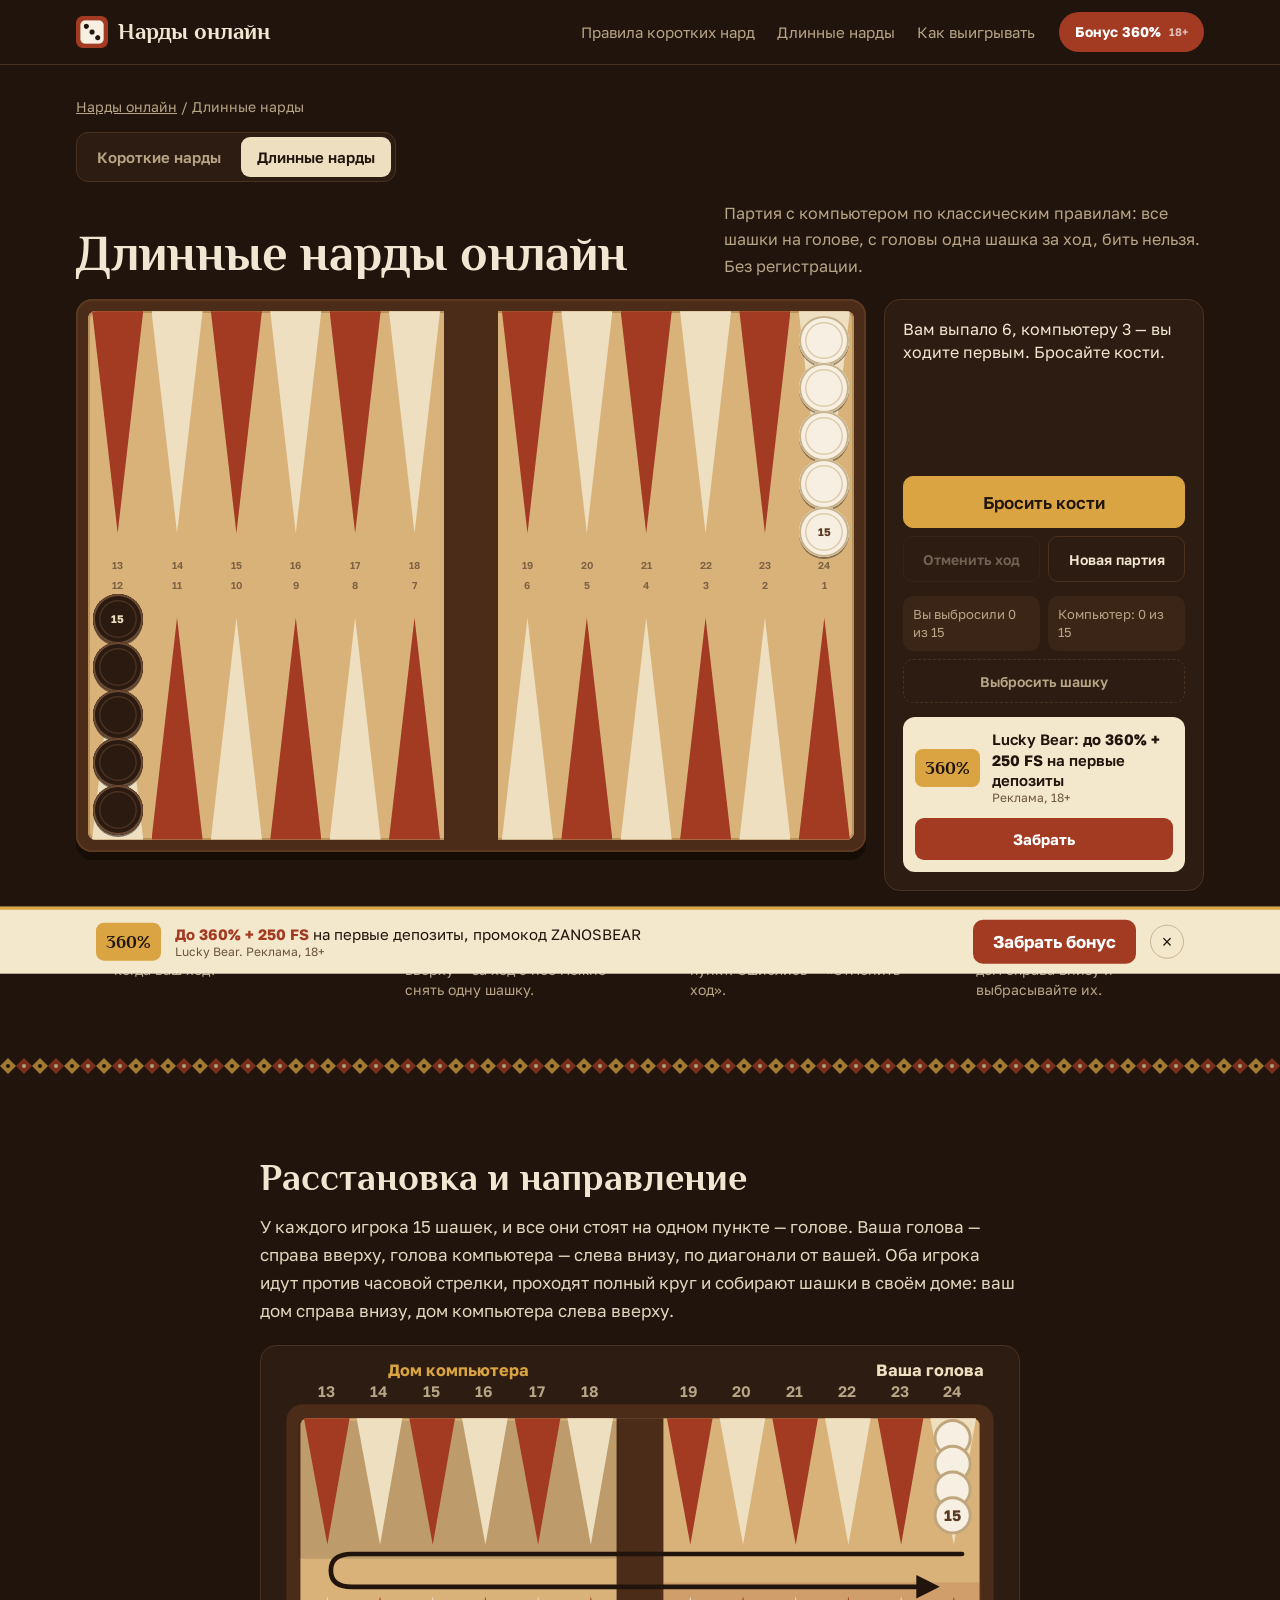
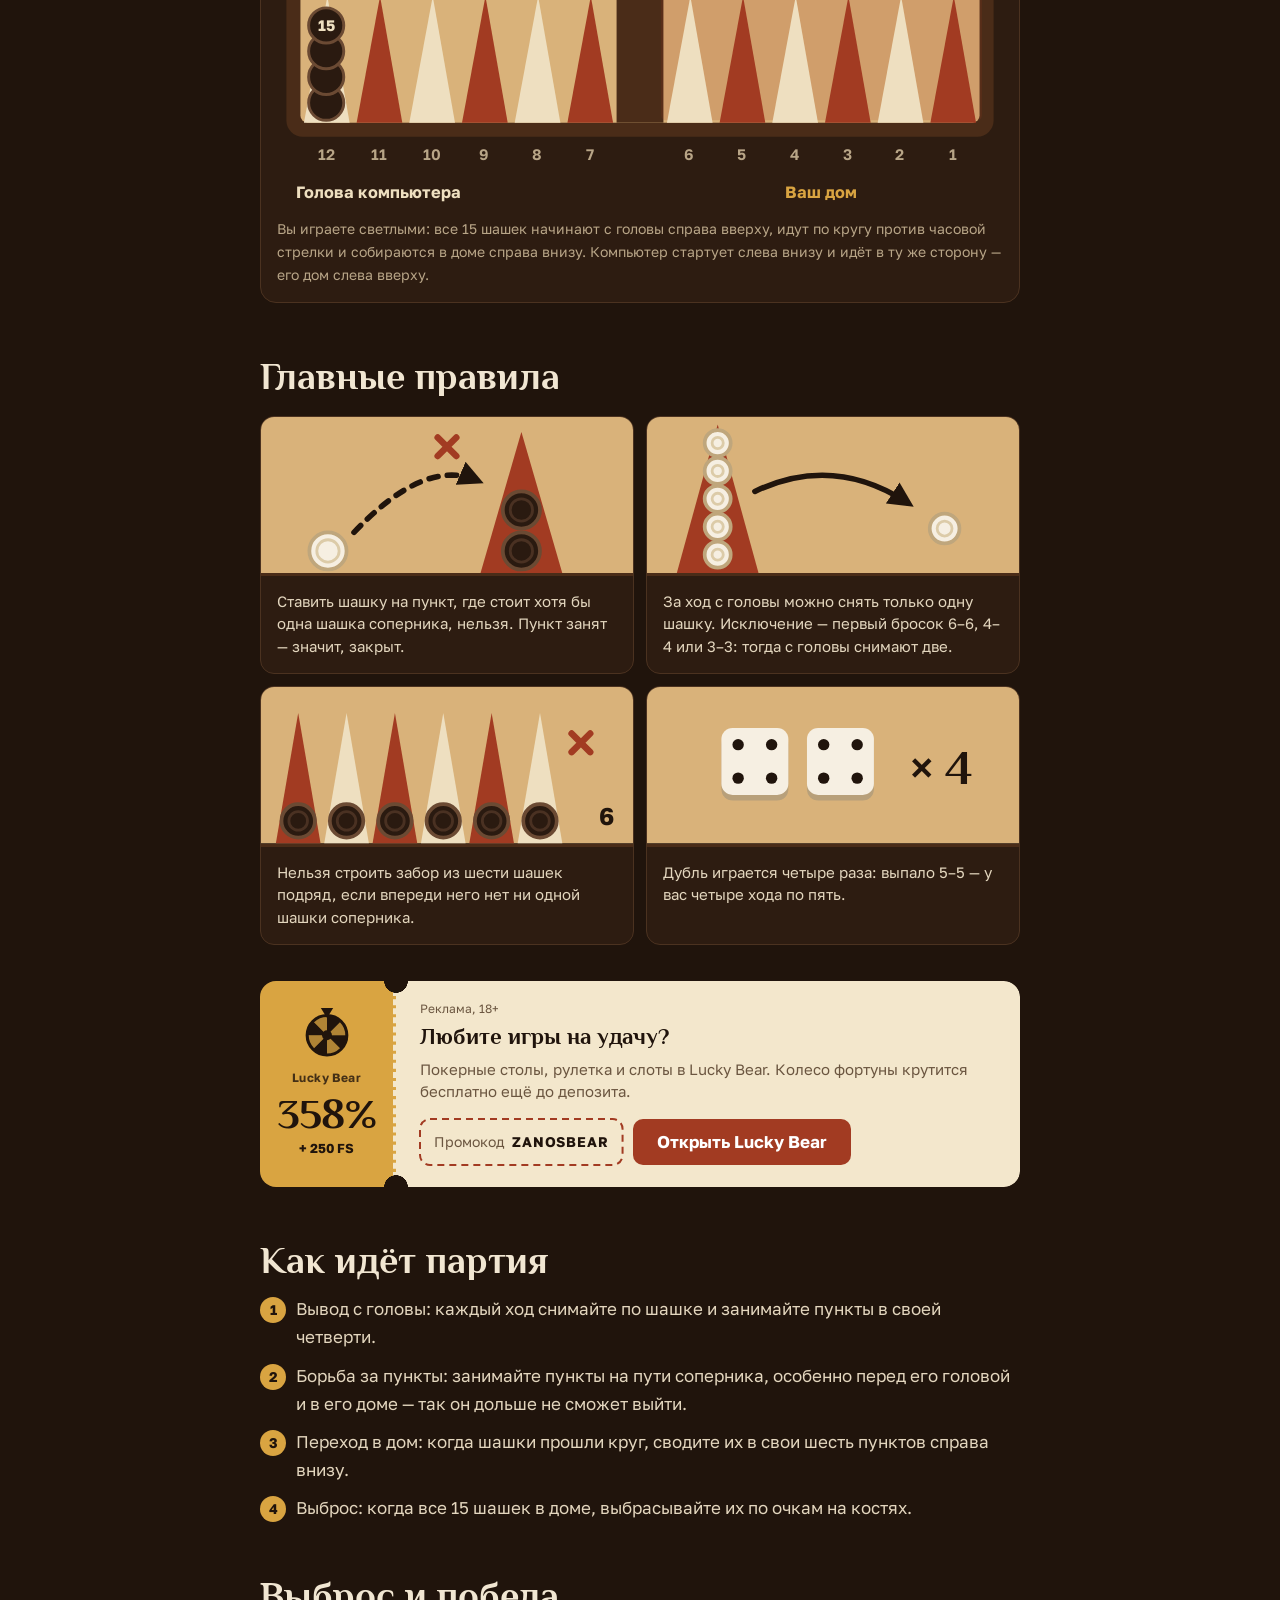
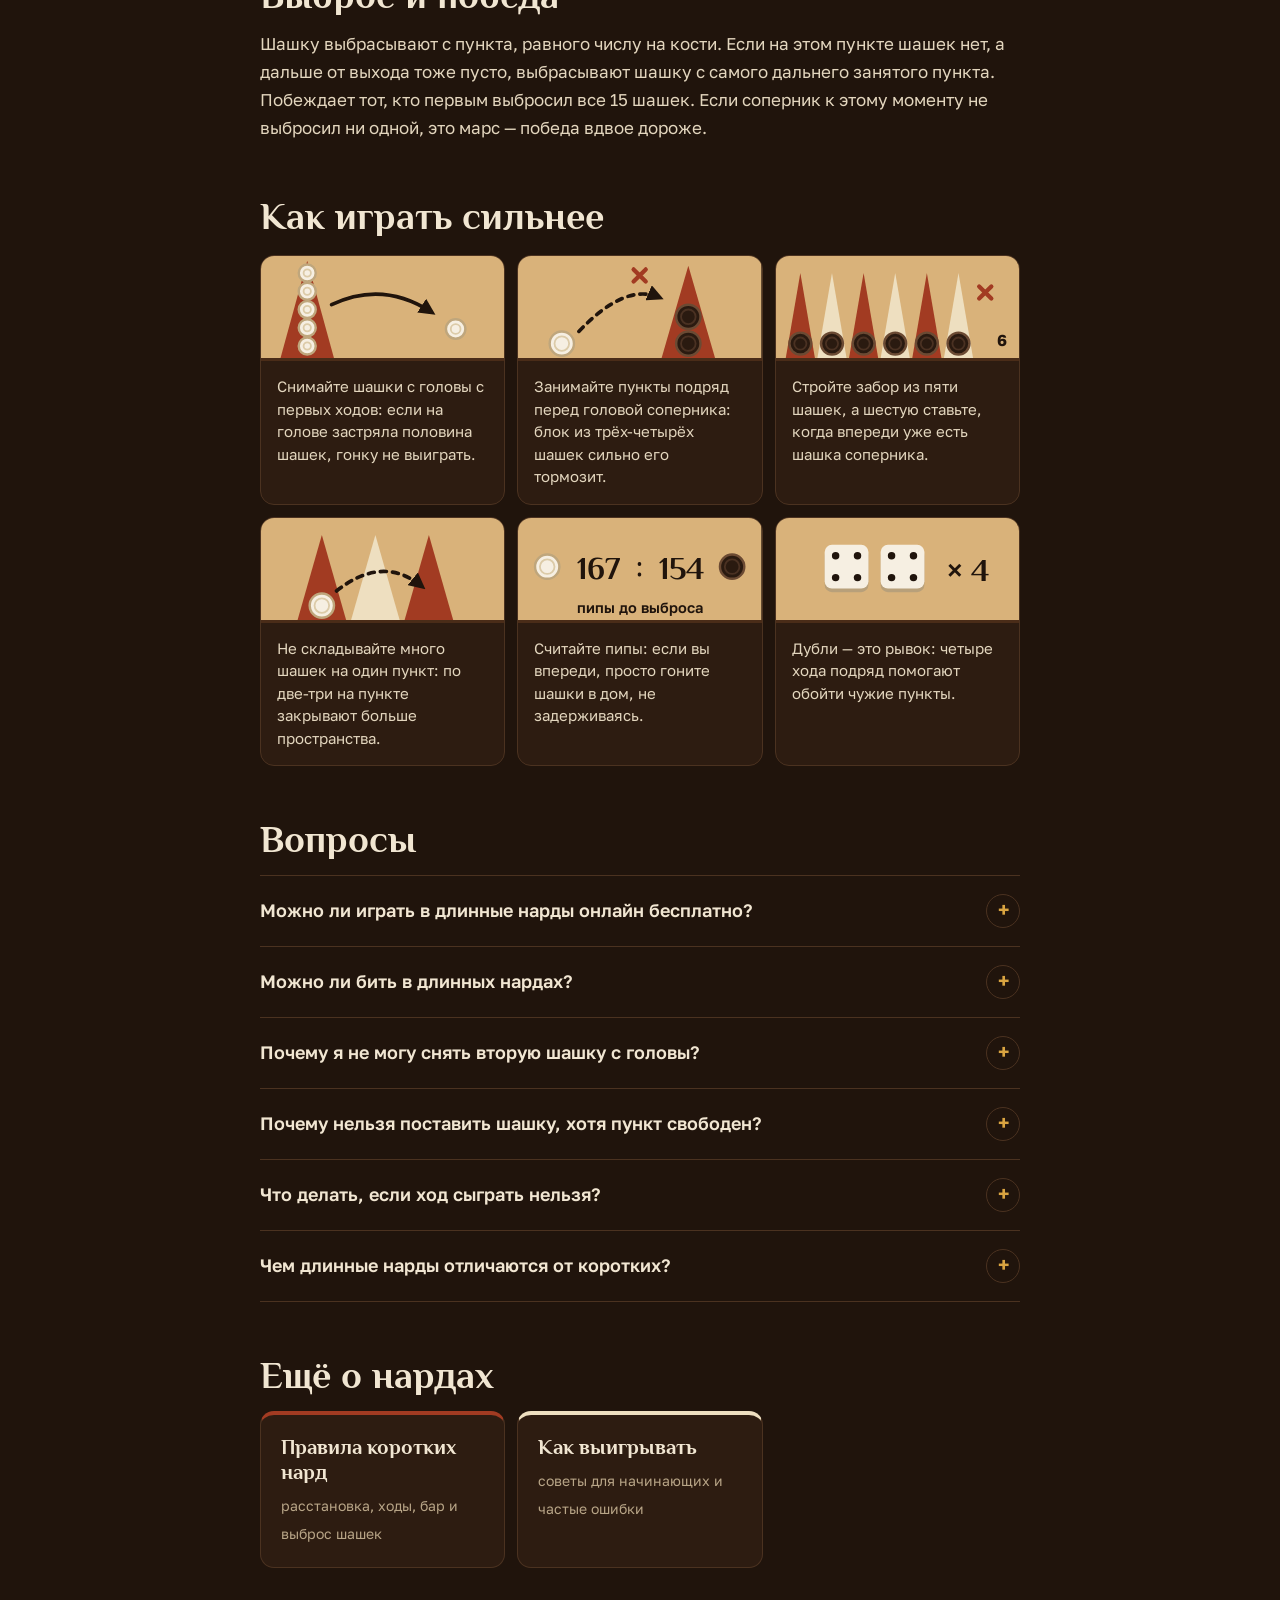
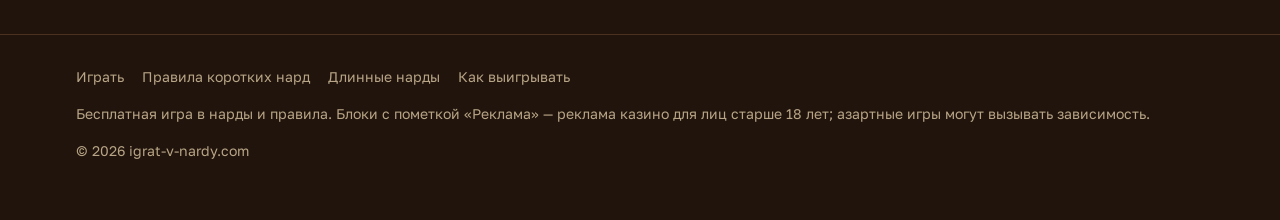
==== commit 5520f93c: "Нарды: шашки компьютера плавно перелетают, свои шашки можно перетаскивать пальцем и мышью Co-Authore" ====
--- a/dlinnye-nardy/index.html
+++ b/dlinnye-nardy/index.html
@@ -21,13 +21,13 @@
 <link rel="preconnect" href="https://fonts.googleapis.com" />
 <link rel="preconnect" href="https://fonts.gstatic.com" crossorigin />
 <link rel="stylesheet" href="https://fonts.googleapis.com/css2?family=Philosopher:wght@700&family=Golos+Text:wght@400;600;700&display=swap" />
-<link rel="stylesheet" href="/assets/site.css?v=7" />
+<link rel="stylesheet" href="/assets/site.css?v=8" />
 <script type="application/ld+json">{"@context": "https://schema.org", "@graph": [{"@type": "WebPage", "@id": "https://igrat-v-nardy.com/dlinnye-nardy/#page", "url": "https://igrat-v-nardy.com/dlinnye-nardy/", "name": "Длинные нарды онлайн — играть бесплатно с компьютером, без регистрации", "description": "Длинные нарды онлайн бесплатно: партия с компьютером прямо в браузере, без регистрации и скачивания. Правила длинных нард — голова, забор, выброс, марс — и советы, как выигрывать.", "inLanguage": "ru-RU", "isPartOf": {"@id": "https://igrat-v-nardy.com/#website"}}, {"@type": "BreadcrumbList", "itemListElement": [{"@type": "ListItem", "position": 1, "name": "Нарды онлайн", "item": "https://igrat-v-nardy.com/"}, {"@type": "ListItem", "position": 2, "name": "Длинные нарды", "item": "https://igrat-v-nardy.com/dlinnye-nardy/"}]}, {"@type": "FAQPage", "@id": "https://igrat-v-nardy.com/dlinnye-nardy/#faq", "mainEntity": [{"@type": "Question", "name": "Можно ли играть в длинные нарды онлайн бесплатно?", "acceptedAnswer": {"@type": "Answer", "text": "Да, на этой странице — бесплатно, без регистрации и скачивания, против компьютера."}}, {"@type": "Question", "name": "Можно ли бить в длинных нардах?", "acceptedAnswer": {"@type": "Answer", "text": "Нет, шашки не бьют — только занимают пункты и перекрывают дорогу."}}, {"@type": "Question", "name": "Почему я не могу снять вторую шашку с головы?", "acceptedAnswer": {"@type": "Answer", "text": "По правилам с головы за ход снимают одну шашку. Две можно только на первом броске, если выпало 6–6, 4–4 или 3–3."}}, {"@type": "Question", "name": "Почему нельзя поставить шашку, хотя пункт свободен?", "acceptedAnswer": {"@type": "Answer", "text": "Скорее всего, этот ход замкнул бы забор из шести шашек подряд, а впереди него нет ни одной шашки компьютера. Такой забор запрещён."}}, {"@type": "Question", "name": "Что делать, если ход сыграть нельзя?", "acceptedAnswer": {"@type": "Answer", "text": "Если ни одна кость не играется, ход пропускается. Если играется только одна — играйте её; игра сама покажет, сколько ходов доступно."}}, {"@type": "Question", "name": "Чем длинные нарды отличаются от коротких?", "acceptedAnswer": {"@type": "Answer", "text": "В коротких шашки расставлены по доске, их бьют, а игроки идут навстречу. В длинных все шашки стартуют с головы, бить нельзя, а оба игрока идут в одну сторону."}}]}]}</script>
 <!-- Yandex.Metrika counter --><script type="text/javascript">(function(m,e,t,r,i,k,a){m[i]=m[i]||function(){(m[i].a=m[i].a||[]).push(arguments)};m[i].l=1*new Date();for(var j=0;j<document.scripts.length;j++){if(document.scripts[j].src===r){return;}}k=e.createElement(t),a=e.getElementsByTagName(t)[0],k.async=1,k.src=r,a.parentNode.insertBefore(k,a)})(window,document,"script","https://mc.yandex.ru/metrika/tag.js?id=114197066","ym");ym(114197066,"init",{ssr:true,webvisor:false,clickmap:true,ecommerce:"dataLayer",accurateTrackBounce:true,trackLinks:true});</script><noscript><div><img src="https://mc.yandex.ru/watch/114197066" style="position:absolute;left:-9999px;" alt=""></div></noscript><!-- /Yandex.Metrika counter -->
 </head>
 <body class="nardy">
 <header class="top"><div class="wrap top__in"><a class="logo" href="/"><img src="/assets/icon-180.png" alt="" width="32" height="32" />Нарды онлайн</a><nav class="nav" aria-label="Разделы"><a href="/pravila-korotkih-nard/">Правила коротких нард</a><a href="/dlinnye-nardy/">Длинные нарды</a><a href="/kak-vyigryvat/">Как выигрывать</a></nav><a class="hcta" href="https://megaplay333.xyz/9Q6OEu" target="_blank" rel="nofollow sponsored noopener">Бонус 360%<span class="hcta__a">18+</span></a></div></header>
-<main><section class="play" aria-labelledby="ttl"><div class="wrap"><nav class="crumbs"><a href="/">Нарды онлайн</a> / Длинные нарды</nav><nav class="modes" aria-label="Вид нард"><a href="/">Короткие нарды</a><a href="/dlinnye-nardy/" aria-current="page">Длинные нарды</a></nav><div class="play__head"><h1 id="ttl">Длинные нарды онлайн</h1><p class="play__lead">Партия с компьютером по классическим правилам: все шашки на голове, с головы одна шашка за ход, бить нельзя. Без регистрации.</p></div><div class="nb" id="nardy"><div class="nb__frame"><div class="nb__board" role="group" aria-label="Доска нард"></div></div><aside class="nb__side" aria-label="Партия"><div class="nb__dice" aria-live="polite"></div><div class="nb__btns"><button type="button" class="btn btn--main" data-n="roll">Бросить кости</button><button type="button" class="btn" data-n="undo">Отменить ход</button><button type="button" class="btn" data-n="new">Новая партия</button></div><p class="nb__msg" aria-live="polite"></p><div class="nb__off"></div><aside class="lbc lbc--stack nb__promo"><div class="lbc__stub"><span class="lbc__wheel" aria-hidden="true"><svg viewBox="-20 -22 40 42"><g class="lbw"><path d="M0 0L0.00 -16.00A16 16 0 0 1 11.31 -11.31z" fill="currentColor" fill-opacity="1"/><path d="M0 0L11.31 -11.31A16 16 0 0 1 16.00 0.00z" fill="currentColor" fill-opacity=".22"/><path d="M0 0L16.00 0.00A16 16 0 0 1 11.31 11.31z" fill="currentColor" fill-opacity="1"/><path d="M0 0L11.31 11.31A16 16 0 0 1 0.00 16.00z" fill="currentColor" fill-opacity=".22"/><path d="M0 0L0.00 16.00A16 16 0 0 1 -11.31 11.31z" fill="currentColor" fill-opacity="1"/><path d="M0 0L-11.31 11.31A16 16 0 0 1 -16.00 0.00z" fill="currentColor" fill-opacity=".22"/><path d="M0 0L-16.00 0.00A16 16 0 0 1 -11.31 -11.31z" fill="currentColor" fill-opacity="1"/><path d="M0 0L-11.31 -11.31A16 16 0 0 1 -0.00 -16.00z" fill="currentColor" fill-opacity=".22"/></g><circle r="16" fill="none" stroke="currentColor" stroke-width="2.5"/><circle r="4" fill="currentColor"/><path d="M-5 -22h10l-5 8z" fill="currentColor"/></svg></span><span class="lbc__brand">Lucky Bear</span><b class="lbc__pct">360%</b><span class="lbc__fs">+ 250 FS</span></div><div class="lbc__main"><p class="lbc__ad">Реклама, 18+</p><p class="lbc__t">Партия сыграна. Хотите на деньги?</p><p class="lbc__d">Lucky Bear: покер, live-казино и слоты, пополнение от 100 ₽.</p><div class="lbc__row"><span class="lbc__code"><svg class="lbc__ants" aria-hidden="true"><rect width="100%" height="100%" rx="10"/></svg>Промокод <b>ZANOSBEAR</b></span><a class="lbc__go" href="https://megaplay333.xyz/9Q6OEu" target="_blank" rel="nofollow sponsored noopener">Забрать бонус</a></div></div></aside><div class="lbm"><span class="lbbadge">360%</span><span class="lbm__t">Lucky Bear: <b>до 360% + 250 FS</b> на первые депозиты<small>Реклама, 18+</small></span><a class="lbm__go" href="https://megaplay333.xyz/9Q6OEu" target="_blank" rel="nofollow sponsored noopener">Забрать</a></div></aside></div><ol class="howto"><li><b>1</b><span>Нажмите «Бросить кости», когда ваш ход.</span></li><li><b>2</b><span>Начните с головы справа вверху — за ход с неё можно снять одну шашку.</span></li><li><b>3</b><span>Нажмите на подсвеченный пункт. Ошиблись — «Отменить ход».</span></li><li><b>4</b><span>Проведите шашки по кругу в дом справа внизу и выбрасывайте их.</span></li></ol></div></section><div class="inlay" aria-hidden="true"></div><script src="/assets/nardy_long.js?v=3" defer></script><div class="wrap"><article class="text"><h2 id="s23713">Расстановка и направление</h2><p>У каждого игрока 15 шашек, и все они стоят на одном пункте — голове. Ваша голова — справа вверху, голова компьютера — слева внизу, по диагонали от вашей. Оба игрока идут против часовой стрелки, проходят полный круг и собирают шашки в своём доме: ваш дом справа внизу, дом компьютера слева вверху.</p><figure class="scheme"><svg viewBox="0 0 620 380" role="img" aria-label="Схема доски: пункты с 1 по 24, ваш дом справа внизу, дом компьютера справа вверху, путь светлых шашек от пункта 24 к пункту 1"><rect x="8" y="36" width="604" height="284" rx="14" fill="#4A2C18"/><rect x="20" y="48" width="580" height="260" rx="6" fill="#D9B27A"/><rect x="290" y="48" width="40" height="260" fill="#4A2C18"/><rect x="18" y="50" width="274" height="118" rx="4" fill="#20140C" fill-opacity=".14"/><rect x="328" y="188" width="274" height="118" rx="4" fill="#A23B22" fill-opacity=".16"/><path d="M23 48 h39 l-19 108 z" fill="#A23B22"/><path d="M23 308 h39 l-19 -108 z" fill="#EEDFC0"/><text x="42" y="30" text-anchor="middle" font-size="13" font-weight="600" fill="#B8A587">13</text><text x="42" y="340" text-anchor="middle" font-size="13" font-weight="600" fill="#B8A587">12</text><path d="M68 48 h39 l-19 108 z" fill="#EEDFC0"/><path d="M68 308 h39 l-19 -108 z" fill="#A23B22"/><text x="87" y="30" text-anchor="middle" font-size="13" font-weight="600" fill="#B8A587">14</text><text x="87" y="340" text-anchor="middle" font-size="13" font-weight="600" fill="#B8A587">11</text><path d="M113 48 h39 l-19 108 z" fill="#A23B22"/><path d="M113 308 h39 l-19 -108 z" fill="#EEDFC0"/><text x="132" y="30" text-anchor="middle" font-size="13" font-weight="600" fill="#B8A587">15</text><text x="132" y="340" text-anchor="middle" font-size="13" font-weight="600" fill="#B8A587">10</text><path d="M158 48 h39 l-19 108 z" fill="#EEDFC0"/><path d="M158 308 h39 l-19 -108 z" fill="#A23B22"/><text x="177" y="30" text-anchor="middle" font-size="13" font-weight="600" fill="#B8A587">16</text><text x="177" y="340" text-anchor="middle" font-size="13" font-weight="600" fill="#B8A587">9</text><path d="M203 48 h39 l-19 108 z" fill="#A23B22"/><path d="M203 308 h39 l-19 -108 z" fill="#EEDFC0"/><text x="222" y="30" text-anchor="middle" font-size="13" font-weight="600" fill="#B8A587">17</text><text x="222" y="340" text-anchor="middle" font-size="13" font-weight="600" fill="#B8A587">8</text><path d="M248 48 h39 l-19 108 z" fill="#EEDFC0"/><path d="M248 308 h39 l-19 -108 z" fill="#A23B22"/><text x="267" y="30" text-anchor="middle" font-size="13" font-weight="600" fill="#B8A587">18</text><text x="267" y="340" text-anchor="middle" font-size="13" font-weight="600" fill="#B8A587">7</text><path d="M333 48 h39 l-19 108 z" fill="#A23B22"/><path d="M333 308 h39 l-19 -108 z" fill="#EEDFC0"/><text x="352" y="30" text-anchor="middle" font-size="13" font-weight="600" fill="#B8A587">19</text><text x="352" y="340" text-anchor="middle" font-size="13" font-weight="600" fill="#B8A587">6</text><path d="M378 48 h39 l-19 108 z" fill="#EEDFC0"/><path d="M378 308 h39 l-19 -108 z" fill="#A23B22"/><text x="397" y="30" text-anchor="middle" font-size="13" font-weight="600" fill="#B8A587">20</text><text x="397" y="340" text-anchor="middle" font-size="13" font-weight="600" fill="#B8A587">5</text><path d="M423 48 h39 l-19 108 z" fill="#A23B22"/><path d="M423 308 h39 l-19 -108 z" fill="#EEDFC0"/><text x="442" y="30" text-anchor="middle" font-size="13" font-weight="600" fill="#B8A587">21</text><text x="442" y="340" text-anchor="middle" font-size="13" font-weight="600" fill="#B8A587">4</text><path d="M468 48 h39 l-19 108 z" fill="#EEDFC0"/><path d="M468 308 h39 l-19 -108 z" fill="#A23B22"/><text x="487" y="30" text-anchor="middle" font-size="13" font-weight="600" fill="#B8A587">22</text><text x="487" y="340" text-anchor="middle" font-size="13" font-weight="600" fill="#B8A587">3</text><path d="M513 48 h39 l-19 108 z" fill="#A23B22"/><path d="M513 308 h39 l-19 -108 z" fill="#EEDFC0"/><text x="532" y="30" text-anchor="middle" font-size="13" font-weight="600" fill="#B8A587">23</text><text x="532" y="340" text-anchor="middle" font-size="13" font-weight="600" fill="#B8A587">2</text><path d="M558 48 h39 l-19 108 z" fill="#EEDFC0"/><path d="M558 308 h39 l-19 -108 z" fill="#A23B22"/><text x="577" y="30" text-anchor="middle" font-size="13" font-weight="600" fill="#B8A587">24</text><text x="577" y="340" text-anchor="middle" font-size="13" font-weight="600" fill="#B8A587">1</text><text x="155" y="12" text-anchor="middle" font-size="14" font-weight="700" fill="#D9A441">Дом компьютера</text><text x="604" y="12" text-anchor="end" font-size="14" font-weight="700" fill="#EEDFC0">Ваша голова</text><text x="16" y="372" text-anchor="start" font-size="14" font-weight="700" fill="#EEDFC0">Голова компьютера</text><text x="465" y="372" text-anchor="middle" font-size="14" font-weight="700" fill="#D9A441">Ваш дом</text><circle cx="577" cy="65" r="15" fill="#F6EFE2" stroke="#BFA67C" stroke-width="2.5"/><circle cx="42" cy="291" r="15" fill="#2A1A10" stroke="#6B4A33" stroke-width="2.5"/><circle cx="577" cy="87" r="15" fill="#F6EFE2" stroke="#BFA67C" stroke-width="2.5"/><circle cx="42" cy="269" r="15" fill="#2A1A10" stroke="#6B4A33" stroke-width="2.5"/><circle cx="577" cy="109" r="15" fill="#F6EFE2" stroke="#BFA67C" stroke-width="2.5"/><circle cx="42" cy="247" r="15" fill="#2A1A10" stroke="#6B4A33" stroke-width="2.5"/><circle cx="577" cy="131" r="15" fill="#F6EFE2" stroke="#BFA67C" stroke-width="2.5"/><circle cx="42" cy="225" r="15" fill="#2A1A10" stroke="#6B4A33" stroke-width="2.5"/><text x="577" y="136" text-anchor="middle" font-size="13" font-weight="700" fill="#5A3B22">15</text><text x="42" y="230" text-anchor="middle" font-size="13" font-weight="700" fill="#EEDFC0">15</text><defs><marker id="ah" viewBox="0 0 10 10" refX="7" refY="5" markerWidth="5" markerHeight="5" orient="auto"><path d="M0 0 10 5 0 10z" fill="#20140C"/></marker></defs><path d="M585 164 H64 Q46 164 46 178 Q46 192 64 192 H560" fill="none" stroke="#20140C" stroke-width="4" stroke-linecap="round" marker-end="url(#ah)"/></svg><figcaption>Вы играете светлыми: все 15 шашек начинают с головы справа вверху, идут по кругу против часовой стрелки и собираются в доме справа внизу. Компьютер стартует слева внизу и идёт в ту же сторону — его дом слева вверху.</figcaption></figure><h2 id="s21160">Главные правила</h2><div class="rules rules--2"><div class="rule"><div class="rule__pic"><svg viewBox="0 0 200 84" aria-hidden="true" focusable="false"><defs><marker id="va" viewBox="0 0 10 10" refX="7" refY="5" markerWidth="4.5" markerHeight="4.5" orient="auto"><path d="M0 0 10 5 0 10z" fill="#20140C"/></marker></defs><rect width="200" height="84" fill="#D9B27A"/><path d="M118 84 h44 l-22 -76 z" fill="#A23B22"/><circle cx="140" cy="72" r="10" fill="#2A1A10" stroke="#6B4A33" stroke-width="2"/><circle cx="140" cy="72" r="6" fill="none" stroke="#4A3122" stroke-width="1.5"/><circle cx="140" cy="50" r="10" fill="#2A1A10" stroke="#6B4A33" stroke-width="2"/><circle cx="140" cy="50" r="6" fill="none" stroke="#4A3122" stroke-width="1.5"/><circle cx="36" cy="72" r="10" fill="#F6EFE2" stroke="#BFA67C" stroke-width="2"/><circle cx="36" cy="72" r="6" fill="none" stroke="#DCCBA8" stroke-width="1.5"/><path d="M50 62 Q88 22 116 34" fill="none" stroke="#20140C" stroke-width="3" stroke-linecap="round" stroke-dasharray="5 5" marker-end="url(#va)"/><path d="M95 11 l10 10 M105 11 l-10 10" stroke="#A23B22" stroke-width="3.5" stroke-linecap="round"/></svg></div><p>Ставить шашку на пункт, где стоит хотя бы одна шашка соперника, нельзя. Пункт занят — значит, закрыт.</p></div><div class="rule"><div class="rule__pic"><svg viewBox="0 0 200 84" aria-hidden="true" focusable="false"><defs><marker id="va" viewBox="0 0 10 10" refX="7" refY="5" markerWidth="4.5" markerHeight="4.5" orient="auto"><path d="M0 0 10 5 0 10z" fill="#20140C"/></marker></defs><rect width="200" height="84" fill="#D9B27A"/><path d="M16 84 h44 l-22 -80 z" fill="#A23B22"/><circle cx="38" cy="74" r="7" fill="#F6EFE2" stroke="#BFA67C" stroke-width="2"/><circle cx="38" cy="74" r="3" fill="none" stroke="#DCCBA8" stroke-width="1.5"/><circle cx="38" cy="59" r="7" fill="#F6EFE2" stroke="#BFA67C" stroke-width="2"/><circle cx="38" cy="59" r="3" fill="none" stroke="#DCCBA8" stroke-width="1.5"/><circle cx="38" cy="44" r="7" fill="#F6EFE2" stroke="#BFA67C" stroke-width="2"/><circle cx="38" cy="44" r="3" fill="none" stroke="#DCCBA8" stroke-width="1.5"/><circle cx="38" cy="29" r="7" fill="#F6EFE2" stroke="#BFA67C" stroke-width="2"/><circle cx="38" cy="29" r="3" fill="none" stroke="#DCCBA8" stroke-width="1.5"/><circle cx="38" cy="14" r="7" fill="#F6EFE2" stroke="#BFA67C" stroke-width="2"/><circle cx="38" cy="14" r="3" fill="none" stroke="#DCCBA8" stroke-width="1.5"/><path d="M58 40 Q100 20 140 46" fill="none" stroke="#20140C" stroke-width="3" stroke-linecap="round" marker-end="url(#va)"/><circle cx="160" cy="60" r="8" fill="#F6EFE2" stroke="#BFA67C" stroke-width="2"/><circle cx="160" cy="60" r="4" fill="none" stroke="#DCCBA8" stroke-width="1.5"/></svg></div><p>За ход с головы можно снять только одну шашку. Исключение — первый бросок 6–6, 4–4 или 3–3: тогда с головы снимают две.</p></div><div class="rule"><div class="rule__pic"><svg viewBox="0 0 200 84" aria-hidden="true" focusable="false"><defs><marker id="va" viewBox="0 0 10 10" refX="7" refY="5" markerWidth="4.5" markerHeight="4.5" orient="auto"><path d="M0 0 10 5 0 10z" fill="#20140C"/></marker></defs><rect width="200" height="84" fill="#D9B27A"/><path d="M8 84 h24 l-12 -70 z" fill="#A23B22"/><circle cx="20" cy="72" r="9" fill="#2A1A10" stroke="#6B4A33" stroke-width="2"/><circle cx="20" cy="72" r="5" fill="none" stroke="#4A3122" stroke-width="1.5"/><path d="M34 84 h24 l-12 -70 z" fill="#EEDFC0"/><circle cx="46" cy="72" r="9" fill="#2A1A10" stroke="#6B4A33" stroke-width="2"/><circle cx="46" cy="72" r="5" fill="none" stroke="#4A3122" stroke-width="1.5"/><path d="M60 84 h24 l-12 -70 z" fill="#A23B22"/><circle cx="72" cy="72" r="9" fill="#2A1A10" stroke="#6B4A33" stroke-width="2"/><circle cx="72" cy="72" r="5" fill="none" stroke="#4A3122" stroke-width="1.5"/><path d="M86 84 h24 l-12 -70 z" fill="#EEDFC0"/><circle cx="98" cy="72" r="9" fill="#2A1A10" stroke="#6B4A33" stroke-width="2"/><circle cx="98" cy="72" r="5" fill="none" stroke="#4A3122" stroke-width="1.5"/><path d="M112 84 h24 l-12 -70 z" fill="#A23B22"/><circle cx="124" cy="72" r="9" fill="#2A1A10" stroke="#6B4A33" stroke-width="2"/><circle cx="124" cy="72" r="5" fill="none" stroke="#4A3122" stroke-width="1.5"/><path d="M138 84 h24 l-12 -70 z" fill="#EEDFC0"/><circle cx="150" cy="72" r="9" fill="#2A1A10" stroke="#6B4A33" stroke-width="2"/><circle cx="150" cy="72" r="5" fill="none" stroke="#4A3122" stroke-width="1.5"/><path d="M167 25 l10 10 M177 25 l-10 10" stroke="#A23B22" stroke-width="3.5" stroke-linecap="round"/><text x="186" y="74" text-anchor="middle" font-family="Golos Text,sans-serif" font-weight="700" font-size="13" fill="#20140C">6</text></svg></div><p>Нельзя строить забор из шести шашек подряд, если впереди него нет ни одной шашки соперника.</p></div><div class="rule"><div class="rule__pic"><svg viewBox="0 0 200 84" aria-hidden="true" focusable="false"><defs><marker id="va" viewBox="0 0 10 10" refX="7" refY="5" markerWidth="4.5" markerHeight="4.5" orient="auto"><path d="M0 0 10 5 0 10z" fill="#20140C"/></marker></defs><rect width="200" height="84" fill="#D9B27A"/><rect x="40" y="25" width="36" height="36" rx="6" fill="#B8A07A"/><rect x="40" y="22" width="36" height="36" rx="6" fill="#F6EFE2"/><circle cx="49" cy="31" r="3.06" fill="#20140C"/><circle cx="67" cy="31" r="3.06" fill="#20140C"/><circle cx="49" cy="49" r="3.06" fill="#20140C"/><circle cx="67" cy="49" r="3.06" fill="#20140C"/><rect x="86" y="25" width="36" height="36" rx="6" fill="#B8A07A"/><rect x="86" y="22" width="36" height="36" rx="6" fill="#F6EFE2"/><circle cx="95" cy="31" r="3.06" fill="#20140C"/><circle cx="113" cy="31" r="3.06" fill="#20140C"/><circle cx="95" cy="49" r="3.06" fill="#20140C"/><circle cx="113" cy="49" r="3.06" fill="#20140C"/><text x="158" y="52" text-anchor="middle" font-family="Philosopher,Georgia,serif" font-weight="700" font-size="26" fill="#20140C">× 4</text></svg></div><p>Дубль играется четыре раза: выпало 5–5 — у вас четыре хода по пять.</p></div></div><aside class="lbc"><div class="lbc__stub"><span class="lbc__wheel" aria-hidden="true"><svg viewBox="-20 -22 40 42"><g class="lbw"><path d="M0 0L0.00 -16.00A16 16 0 0 1 11.31 -11.31z" fill="currentColor" fill-opacity="1"/><path d="M0 0L11.31 -11.31A16 16 0 0 1 16.00 0.00z" fill="currentColor" fill-opacity=".22"/><path d="M0 0L16.00 0.00A16 16 0 0 1 11.31 11.31z" fill="currentColor" fill-opacity="1"/><path d="M0 0L11.31 11.31A16 16 0 0 1 0.00 16.00z" fill="currentColor" fill-opacity=".22"/><path d="M0 0L0.00 16.00A16 16 0 0 1 -11.31 11.31z" fill="currentColor" fill-opacity="1"/><path d="M0 0L-11.31 11.31A16 16 0 0 1 -16.00 0.00z" fill="currentColor" fill-opacity=".22"/><path d="M0 0L-16.00 0.00A16 16 0 0 1 -11.31 -11.31z" fill="currentColor" fill-opacity="1"/><path d="M0 0L-11.31 -11.31A16 16 0 0 1 -0.00 -16.00z" fill="currentColor" fill-opacity=".22"/></g><circle r="16" fill="none" stroke="currentColor" stroke-width="2.5"/><circle r="4" fill="currentColor"/><path d="M-5 -22h10l-5 8z" fill="currentColor"/></svg></span><span class="lbc__brand">Lucky Bear</span><b class="lbc__pct">360%</b><span class="lbc__fs">+ 250 FS</span></div><div class="lbc__main"><p class="lbc__ad">Реклама, 18+</p><p class="lbc__t">Любите игры на удачу?</p><p class="lbc__d">Покерные столы, рулетка и слоты в Lucky Bear. Колесо фортуны крутится бесплатно ещё до депозита.</p><div class="lbc__row"><span class="lbc__code"><svg class="lbc__ants" aria-hidden="true"><rect width="100%" height="100%" rx="10"/></svg>Промокод <b>ZANOSBEAR</b></span><a class="lbc__go" href="https://megaplay333.xyz/9Q6OEu" target="_blank" rel="nofollow sponsored noopener">Открыть Lucky Bear</a></div></div></aside><h2 id="s16720">Как идёт партия</h2><ol><li>Вывод с головы: каждый ход снимайте по шашке и занимайте пункты в своей четверти.</li><li>Борьба за пункты: занимайте пункты на пути соперника, особенно перед его головой и в его доме — так он дольше не сможет выйти.</li><li>Переход в дом: когда шашки прошли круг, сводите их в свои шесть пунктов справа внизу.</li><li>Выброс: когда все 15 шашек в доме, выбрасывайте их по очкам на костях.</li></ol><h2 id="s12764">Выброс и победа</h2><p>Шашку выбрасывают с пункта, равного числу на кости. Если на этом пункте шашек нет, а дальше от выхода тоже пусто, выбрасывают шашку с самого дальнего занятого пункта. Побеждает тот, кто первым выбросил все 15 шашек. Если соперник к этому моменту не выбросил ни одной, это марс — победа вдвое дороже.</p><h2 id="s69597">Как играть сильнее</h2><div class="rules"><div class="rule"><div class="rule__pic"><svg viewBox="0 0 200 84" aria-hidden="true" focusable="false"><defs><marker id="va" viewBox="0 0 10 10" refX="7" refY="5" markerWidth="4.5" markerHeight="4.5" orient="auto"><path d="M0 0 10 5 0 10z" fill="#20140C"/></marker></defs><rect width="200" height="84" fill="#D9B27A"/><path d="M16 84 h44 l-22 -80 z" fill="#A23B22"/><circle cx="38" cy="74" r="7" fill="#F6EFE2" stroke="#BFA67C" stroke-width="2"/><circle cx="38" cy="74" r="3" fill="none" stroke="#DCCBA8" stroke-width="1.5"/><circle cx="38" cy="59" r="7" fill="#F6EFE2" stroke="#BFA67C" stroke-width="2"/><circle cx="38" cy="59" r="3" fill="none" stroke="#DCCBA8" stroke-width="1.5"/><circle cx="38" cy="44" r="7" fill="#F6EFE2" stroke="#BFA67C" stroke-width="2"/><circle cx="38" cy="44" r="3" fill="none" stroke="#DCCBA8" stroke-width="1.5"/><circle cx="38" cy="29" r="7" fill="#F6EFE2" stroke="#BFA67C" stroke-width="2"/><circle cx="38" cy="29" r="3" fill="none" stroke="#DCCBA8" stroke-width="1.5"/><circle cx="38" cy="14" r="7" fill="#F6EFE2" stroke="#BFA67C" stroke-width="2"/><circle cx="38" cy="14" r="3" fill="none" stroke="#DCCBA8" stroke-width="1.5"/><path d="M58 40 Q100 20 140 46" fill="none" stroke="#20140C" stroke-width="3" stroke-linecap="round" marker-end="url(#va)"/><circle cx="160" cy="60" r="8" fill="#F6EFE2" stroke="#BFA67C" stroke-width="2"/><circle cx="160" cy="60" r="4" fill="none" stroke="#DCCBA8" stroke-width="1.5"/></svg></div><p>Снимайте шашки с головы с первых ходов: если на голове застряла половина шашек, гонку не выиграть.</p></div><div class="rule"><div class="rule__pic"><svg viewBox="0 0 200 84" aria-hidden="true" focusable="false"><defs><marker id="va" viewBox="0 0 10 10" refX="7" refY="5" markerWidth="4.5" markerHeight="4.5" orient="auto"><path d="M0 0 10 5 0 10z" fill="#20140C"/></marker></defs><rect width="200" height="84" fill="#D9B27A"/><path d="M118 84 h44 l-22 -76 z" fill="#A23B22"/><circle cx="140" cy="72" r="10" fill="#2A1A10" stroke="#6B4A33" stroke-width="2"/><circle cx="140" cy="72" r="6" fill="none" stroke="#4A3122" stroke-width="1.5"/><circle cx="140" cy="50" r="10" fill="#2A1A10" stroke="#6B4A33" stroke-width="2"/><circle cx="140" cy="50" r="6" fill="none" stroke="#4A3122" stroke-width="1.5"/><circle cx="36" cy="72" r="10" fill="#F6EFE2" stroke="#BFA67C" stroke-width="2"/><circle cx="36" cy="72" r="6" fill="none" stroke="#DCCBA8" stroke-width="1.5"/><path d="M50 62 Q88 22 116 34" fill="none" stroke="#20140C" stroke-width="3" stroke-linecap="round" stroke-dasharray="5 5" marker-end="url(#va)"/><path d="M95 11 l10 10 M105 11 l-10 10" stroke="#A23B22" stroke-width="3.5" stroke-linecap="round"/></svg></div><p>Занимайте пункты подряд перед головой соперника: блок из трёх-четырёх шашек сильно его тормозит.</p></div><div class="rule"><div class="rule__pic"><svg viewBox="0 0 200 84" aria-hidden="true" focusable="false"><defs><marker id="va" viewBox="0 0 10 10" refX="7" refY="5" markerWidth="4.5" markerHeight="4.5" orient="auto"><path d="M0 0 10 5 0 10z" fill="#20140C"/></marker></defs><rect width="200" height="84" fill="#D9B27A"/><path d="M8 84 h24 l-12 -70 z" fill="#A23B22"/><circle cx="20" cy="72" r="9" fill="#2A1A10" stroke="#6B4A33" stroke-width="2"/><circle cx="20" cy="72" r="5" fill="none" stroke="#4A3122" stroke-width="1.5"/><path d="M34 84 h24 l-12 -70 z" fill="#EEDFC0"/><circle cx="46" cy="72" r="9" fill="#2A1A10" stroke="#6B4A33" stroke-width="2"/><circle cx="46" cy="72" r="5" fill="none" stroke="#4A3122" stroke-width="1.5"/><path d="M60 84 h24 l-12 -70 z" fill="#A23B22"/><circle cx="72" cy="72" r="9" fill="#2A1A10" stroke="#6B4A33" stroke-width="2"/><circle cx="72" cy="72" r="5" fill="none" stroke="#4A3122" stroke-width="1.5"/><path d="M86 84 h24 l-12 -70 z" fill="#EEDFC0"/><circle cx="98" cy="72" r="9" fill="#2A1A10" stroke="#6B4A33" stroke-width="2"/><circle cx="98" cy="72" r="5" fill="none" stroke="#4A3122" stroke-width="1.5"/><path d="M112 84 h24 l-12 -70 z" fill="#A23B22"/><circle cx="124" cy="72" r="9" fill="#2A1A10" stroke="#6B4A33" stroke-width="2"/><circle cx="124" cy="72" r="5" fill="none" stroke="#4A3122" stroke-width="1.5"/><path d="M138 84 h24 l-12 -70 z" fill="#EEDFC0"/><circle cx="150" cy="72" r="9" fill="#2A1A10" stroke="#6B4A33" stroke-width="2"/><circle cx="150" cy="72" r="5" fill="none" stroke="#4A3122" stroke-width="1.5"/><path d="M167 25 l10 10 M177 25 l-10 10" stroke="#A23B22" stroke-width="3.5" stroke-linecap="round"/><text x="186" y="74" text-anchor="middle" font-family="Golos Text,sans-serif" font-weight="700" font-size="13" fill="#20140C">6</text></svg></div><p>Стройте забор из пяти шашек, а шестую ставьте, когда впереди уже есть шашка соперника.</p></div><div class="rule"><div class="rule__pic"><svg viewBox="0 0 200 84" aria-hidden="true" focusable="false"><defs><marker id="va" viewBox="0 0 10 10" refX="7" refY="5" markerWidth="4.5" markerHeight="4.5" orient="auto"><path d="M0 0 10 5 0 10z" fill="#20140C"/></marker></defs><rect width="200" height="84" fill="#D9B27A"/><path d="M30 84 h40 l-20 -70 z" fill="#A23B22"/><path d="M74 84 h40 l-20 -70 z" fill="#EEDFC0"/><path d="M118 84 h40 l-20 -70 z" fill="#A23B22"/><circle cx="50" cy="72" r="10" fill="#F6EFE2" stroke="#BFA67C" stroke-width="2"/><circle cx="50" cy="72" r="6" fill="none" stroke="#DCCBA8" stroke-width="1.5"/><path d="M62 60 Q100 30 132 56" fill="none" stroke="#20140C" stroke-width="3" stroke-linecap="round" stroke-dasharray="5 5" marker-end="url(#va)"/></svg></div><p>Не складывайте много шашек на один пункт: по две-три на пункте закрывают больше пространства.</p></div><div class="rule"><div class="rule__pic"><svg viewBox="0 0 200 84" aria-hidden="true" focusable="false"><defs><marker id="va" viewBox="0 0 10 10" refX="7" refY="5" markerWidth="4.5" markerHeight="4.5" orient="auto"><path d="M0 0 10 5 0 10z" fill="#20140C"/></marker></defs><rect width="200" height="84" fill="#D9B27A"/><circle cx="24" cy="40" r="10" fill="#F6EFE2" stroke="#BFA67C" stroke-width="2"/><circle cx="24" cy="40" r="6" fill="none" stroke="#DCCBA8" stroke-width="1.5"/><text x="66" y="50" text-anchor="middle" font-family="Philosopher,Georgia,serif" font-weight="700" font-size="26" fill="#20140C">167</text><text x="100" y="48" text-anchor="middle" font-family="Philosopher,Georgia,serif" font-weight="700" font-size="24" fill="#20140C">:</text><text x="134" y="50" text-anchor="middle" font-family="Philosopher,Georgia,serif" font-weight="700" font-size="26" fill="#20140C">154</text><circle cx="176" cy="40" r="10" fill="#2A1A10" stroke="#6B4A33" stroke-width="2"/><circle cx="176" cy="40" r="6" fill="none" stroke="#4A3122" stroke-width="1.5"/><text x="100" y="78" text-anchor="middle" font-family="Golos Text,sans-serif" font-weight="600" font-size="12" fill="#20140C">пипы до выброса</text></svg></div><p>Считайте пипы: если вы впереди, просто гоните шашки в дом, не задерживаясь.</p></div><div class="rule"><div class="rule__pic"><svg viewBox="0 0 200 84" aria-hidden="true" focusable="false"><defs><marker id="va" viewBox="0 0 10 10" refX="7" refY="5" markerWidth="4.5" markerHeight="4.5" orient="auto"><path d="M0 0 10 5 0 10z" fill="#20140C"/></marker></defs><rect width="200" height="84" fill="#D9B27A"/><rect x="40" y="25" width="36" height="36" rx="6" fill="#B8A07A"/><rect x="40" y="22" width="36" height="36" rx="6" fill="#F6EFE2"/><circle cx="49" cy="31" r="3.06" fill="#20140C"/><circle cx="67" cy="31" r="3.06" fill="#20140C"/><circle cx="49" cy="49" r="3.06" fill="#20140C"/><circle cx="67" cy="49" r="3.06" fill="#20140C"/><rect x="86" y="25" width="36" height="36" rx="6" fill="#B8A07A"/><rect x="86" y="22" width="36" height="36" rx="6" fill="#F6EFE2"/><circle cx="95" cy="31" r="3.06" fill="#20140C"/><circle cx="113" cy="31" r="3.06" fill="#20140C"/><circle cx="95" cy="49" r="3.06" fill="#20140C"/><circle cx="113" cy="49" r="3.06" fill="#20140C"/><text x="158" y="52" text-anchor="middle" font-family="Philosopher,Georgia,serif" font-weight="700" font-size="26" fill="#20140C">× 4</text></svg></div><p>Дубли — это рывок: четыре хода подряд помогают обойти чужие пункты.</p></div></div><h2>Вопросы</h2><div class="faq"><details><summary>Можно ли играть в длинные нарды онлайн бесплатно?</summary><p>Да, на этой странице — бесплатно, без регистрации и скачивания, против компьютера.</p></details><details><summary>Можно ли бить в длинных нардах?</summary><p>Нет, шашки не бьют — только занимают пункты и перекрывают дорогу.</p></details><details><summary>Почему я не могу снять вторую шашку с головы?</summary><p>По правилам с головы за ход снимают одну шашку. Две можно только на первом броске, если выпало 6–6, 4–4 или 3–3.</p></details><details><summary>Почему нельзя поставить шашку, хотя пункт свободен?</summary><p>Скорее всего, этот ход замкнул бы забор из шести шашек подряд, а впереди него нет ни одной шашки компьютера. Такой забор запрещён.</p></details><details><summary>Что делать, если ход сыграть нельзя?</summary><p>Если ни одна кость не играется, ход пропускается. Если играется только одна — играйте её; игра сама покажет, сколько ходов доступно.</p></details><details><summary>Чем длинные нарды отличаются от коротких?</summary><p>В коротких шашки расставлены по доске, их бьют, а игроки идут навстречу. В длинных все шашки стартуют с головы, бить нельзя, а оба игрока идут в одну сторону.</p></details></div><h2>Ещё о нардах</h2><div class="more"><a href="/pravila-korotkih-nard/"><b>Правила коротких нард</b><span>расстановка, ходы, бар и выброс шашек</span></a><a href="/kak-vyigryvat/"><b>Как выигрывать</b><span>советы для начинающих и частые ошибки</span></a></div></article></div></main>
+<main><section class="play" aria-labelledby="ttl"><div class="wrap"><nav class="crumbs"><a href="/">Нарды онлайн</a> / Длинные нарды</nav><nav class="modes" aria-label="Вид нард"><a href="/">Короткие нарды</a><a href="/dlinnye-nardy/" aria-current="page">Длинные нарды</a></nav><div class="play__head"><h1 id="ttl">Длинные нарды онлайн</h1><p class="play__lead">Партия с компьютером по классическим правилам: все шашки на голове, с головы одна шашка за ход, бить нельзя. Без регистрации.</p></div><div class="nb" id="nardy"><div class="nb__frame"><div class="nb__board" role="group" aria-label="Доска нард"></div></div><aside class="nb__side" aria-label="Партия"><div class="nb__dice" aria-live="polite"></div><div class="nb__btns"><button type="button" class="btn btn--main" data-n="roll">Бросить кости</button><button type="button" class="btn" data-n="undo">Отменить ход</button><button type="button" class="btn" data-n="new">Новая партия</button></div><p class="nb__msg" aria-live="polite"></p><div class="nb__off"></div><aside class="lbc lbc--stack nb__promo"><div class="lbc__stub"><span class="lbc__wheel" aria-hidden="true"><svg viewBox="-20 -22 40 42"><g class="lbw"><path d="M0 0L0.00 -16.00A16 16 0 0 1 11.31 -11.31z" fill="currentColor" fill-opacity="1"/><path d="M0 0L11.31 -11.31A16 16 0 0 1 16.00 0.00z" fill="currentColor" fill-opacity=".22"/><path d="M0 0L16.00 0.00A16 16 0 0 1 11.31 11.31z" fill="currentColor" fill-opacity="1"/><path d="M0 0L11.31 11.31A16 16 0 0 1 0.00 16.00z" fill="currentColor" fill-opacity=".22"/><path d="M0 0L0.00 16.00A16 16 0 0 1 -11.31 11.31z" fill="currentColor" fill-opacity="1"/><path d="M0 0L-11.31 11.31A16 16 0 0 1 -16.00 0.00z" fill="currentColor" fill-opacity=".22"/><path d="M0 0L-16.00 0.00A16 16 0 0 1 -11.31 -11.31z" fill="currentColor" fill-opacity="1"/><path d="M0 0L-11.31 -11.31A16 16 0 0 1 -0.00 -16.00z" fill="currentColor" fill-opacity=".22"/></g><circle r="16" fill="none" stroke="currentColor" stroke-width="2.5"/><circle r="4" fill="currentColor"/><path d="M-5 -22h10l-5 8z" fill="currentColor"/></svg></span><span class="lbc__brand">Lucky Bear</span><b class="lbc__pct">360%</b><span class="lbc__fs">+ 250 FS</span></div><div class="lbc__main"><p class="lbc__ad">Реклама, 18+</p><p class="lbc__t">Партия сыграна. Хотите на деньги?</p><p class="lbc__d">Lucky Bear: покер, live-казино и слоты, пополнение от 100 ₽.</p><div class="lbc__row"><span class="lbc__code"><svg class="lbc__ants" aria-hidden="true"><rect width="100%" height="100%" rx="10"/></svg>Промокод <b>ZANOSBEAR</b></span><a class="lbc__go" href="https://megaplay333.xyz/9Q6OEu" target="_blank" rel="nofollow sponsored noopener">Забрать бонус</a></div></div></aside><div class="lbm"><span class="lbbadge">360%</span><span class="lbm__t">Lucky Bear: <b>до 360% + 250 FS</b> на первые депозиты<small>Реклама, 18+</small></span><a class="lbm__go" href="https://megaplay333.xyz/9Q6OEu" target="_blank" rel="nofollow sponsored noopener">Забрать</a></div></aside></div><ol class="howto"><li><b>1</b><span>Нажмите «Бросить кости», когда ваш ход.</span></li><li><b>2</b><span>Начните с головы справа вверху — за ход с неё можно снять одну шашку.</span></li><li><b>3</b><span>Нажмите на подсвеченный пункт. Ошиблись — «Отменить ход».</span></li><li><b>4</b><span>Проведите шашки по кругу в дом справа внизу и выбрасывайте их.</span></li></ol></div></section><div class="inlay" aria-hidden="true"></div><script src="/assets/nardy_long.js?v=5" defer></script><div class="wrap"><article class="text"><h2 id="s23713">Расстановка и направление</h2><p>У каждого игрока 15 шашек, и все они стоят на одном пункте — голове. Ваша голова — справа вверху, голова компьютера — слева внизу, по диагонали от вашей. Оба игрока идут против часовой стрелки, проходят полный круг и собирают шашки в своём доме: ваш дом справа внизу, дом компьютера слева вверху.</p><figure class="scheme"><svg viewBox="0 0 620 380" role="img" aria-label="Схема доски: пункты с 1 по 24, ваш дом справа внизу, дом компьютера справа вверху, путь светлых шашек от пункта 24 к пункту 1"><rect x="8" y="36" width="604" height="284" rx="14" fill="#4A2C18"/><rect x="20" y="48" width="580" height="260" rx="6" fill="#D9B27A"/><rect x="290" y="48" width="40" height="260" fill="#4A2C18"/><rect x="18" y="50" width="274" height="118" rx="4" fill="#20140C" fill-opacity=".14"/><rect x="328" y="188" width="274" height="118" rx="4" fill="#A23B22" fill-opacity=".16"/><path d="M23 48 h39 l-19 108 z" fill="#A23B22"/><path d="M23 308 h39 l-19 -108 z" fill="#EEDFC0"/><text x="42" y="30" text-anchor="middle" font-size="13" font-weight="600" fill="#B8A587">13</text><text x="42" y="340" text-anchor="middle" font-size="13" font-weight="600" fill="#B8A587">12</text><path d="M68 48 h39 l-19 108 z" fill="#EEDFC0"/><path d="M68 308 h39 l-19 -108 z" fill="#A23B22"/><text x="87" y="30" text-anchor="middle" font-size="13" font-weight="600" fill="#B8A587">14</text><text x="87" y="340" text-anchor="middle" font-size="13" font-weight="600" fill="#B8A587">11</text><path d="M113 48 h39 l-19 108 z" fill="#A23B22"/><path d="M113 308 h39 l-19 -108 z" fill="#EEDFC0"/><text x="132" y="30" text-anchor="middle" font-size="13" font-weight="600" fill="#B8A587">15</text><text x="132" y="340" text-anchor="middle" font-size="13" font-weight="600" fill="#B8A587">10</text><path d="M158 48 h39 l-19 108 z" fill="#EEDFC0"/><path d="M158 308 h39 l-19 -108 z" fill="#A23B22"/><text x="177" y="30" text-anchor="middle" font-size="13" font-weight="600" fill="#B8A587">16</text><text x="177" y="340" text-anchor="middle" font-size="13" font-weight="600" fill="#B8A587">9</text><path d="M203 48 h39 l-19 108 z" fill="#A23B22"/><path d="M203 308 h39 l-19 -108 z" fill="#EEDFC0"/><text x="222" y="30" text-anchor="middle" font-size="13" font-weight="600" fill="#B8A587">17</text><text x="222" y="340" text-anchor="middle" font-size="13" font-weight="600" fill="#B8A587">8</text><path d="M248 48 h39 l-19 108 z" fill="#EEDFC0"/><path d="M248 308 h39 l-19 -108 z" fill="#A23B22"/><text x="267" y="30" text-anchor="middle" font-size="13" font-weight="600" fill="#B8A587">18</text><text x="267" y="340" text-anchor="middle" font-size="13" font-weight="600" fill="#B8A587">7</text><path d="M333 48 h39 l-19 108 z" fill="#A23B22"/><path d="M333 308 h39 l-19 -108 z" fill="#EEDFC0"/><text x="352" y="30" text-anchor="middle" font-size="13" font-weight="600" fill="#B8A587">19</text><text x="352" y="340" text-anchor="middle" font-size="13" font-weight="600" fill="#B8A587">6</text><path d="M378 48 h39 l-19 108 z" fill="#EEDFC0"/><path d="M378 308 h39 l-19 -108 z" fill="#A23B22"/><text x="397" y="30" text-anchor="middle" font-size="13" font-weight="600" fill="#B8A587">20</text><text x="397" y="340" text-anchor="middle" font-size="13" font-weight="600" fill="#B8A587">5</text><path d="M423 48 h39 l-19 108 z" fill="#A23B22"/><path d="M423 308 h39 l-19 -108 z" fill="#EEDFC0"/><text x="442" y="30" text-anchor="middle" font-size="13" font-weight="600" fill="#B8A587">21</text><text x="442" y="340" text-anchor="middle" font-size="13" font-weight="600" fill="#B8A587">4</text><path d="M468 48 h39 l-19 108 z" fill="#EEDFC0"/><path d="M468 308 h39 l-19 -108 z" fill="#A23B22"/><text x="487" y="30" text-anchor="middle" font-size="13" font-weight="600" fill="#B8A587">22</text><text x="487" y="340" text-anchor="middle" font-size="13" font-weight="600" fill="#B8A587">3</text><path d="M513 48 h39 l-19 108 z" fill="#A23B22"/><path d="M513 308 h39 l-19 -108 z" fill="#EEDFC0"/><text x="532" y="30" text-anchor="middle" font-size="13" font-weight="600" fill="#B8A587">23</text><text x="532" y="340" text-anchor="middle" font-size="13" font-weight="600" fill="#B8A587">2</text><path d="M558 48 h39 l-19 108 z" fill="#EEDFC0"/><path d="M558 308 h39 l-19 -108 z" fill="#A23B22"/><text x="577" y="30" text-anchor="middle" font-size="13" font-weight="600" fill="#B8A587">24</text><text x="577" y="340" text-anchor="middle" font-size="13" font-weight="600" fill="#B8A587">1</text><text x="155" y="12" text-anchor="middle" font-size="14" font-weight="700" fill="#D9A441">Дом компьютера</text><text x="604" y="12" text-anchor="end" font-size="14" font-weight="700" fill="#EEDFC0">Ваша голова</text><text x="16" y="372" text-anchor="start" font-size="14" font-weight="700" fill="#EEDFC0">Голова компьютера</text><text x="465" y="372" text-anchor="middle" font-size="14" font-weight="700" fill="#D9A441">Ваш дом</text><circle cx="577" cy="65" r="15" fill="#F6EFE2" stroke="#BFA67C" stroke-width="2.5"/><circle cx="42" cy="291" r="15" fill="#2A1A10" stroke="#6B4A33" stroke-width="2.5"/><circle cx="577" cy="87" r="15" fill="#F6EFE2" stroke="#BFA67C" stroke-width="2.5"/><circle cx="42" cy="269" r="15" fill="#2A1A10" stroke="#6B4A33" stroke-width="2.5"/><circle cx="577" cy="109" r="15" fill="#F6EFE2" stroke="#BFA67C" stroke-width="2.5"/><circle cx="42" cy="247" r="15" fill="#2A1A10" stroke="#6B4A33" stroke-width="2.5"/><circle cx="577" cy="131" r="15" fill="#F6EFE2" stroke="#BFA67C" stroke-width="2.5"/><circle cx="42" cy="225" r="15" fill="#2A1A10" stroke="#6B4A33" stroke-width="2.5"/><text x="577" y="136" text-anchor="middle" font-size="13" font-weight="700" fill="#5A3B22">15</text><text x="42" y="230" text-anchor="middle" font-size="13" font-weight="700" fill="#EEDFC0">15</text><defs><marker id="ah" viewBox="0 0 10 10" refX="7" refY="5" markerWidth="5" markerHeight="5" orient="auto"><path d="M0 0 10 5 0 10z" fill="#20140C"/></marker></defs><path d="M585 164 H64 Q46 164 46 178 Q46 192 64 192 H560" fill="none" stroke="#20140C" stroke-width="4" stroke-linecap="round" marker-end="url(#ah)"/></svg><figcaption>Вы играете светлыми: все 15 шашек начинают с головы справа вверху, идут по кругу против часовой стрелки и собираются в доме справа внизу. Компьютер стартует слева внизу и идёт в ту же сторону — его дом слева вверху.</figcaption></figure><h2 id="s21160">Главные правила</h2><div class="rules rules--2"><div class="rule"><div class="rule__pic"><svg viewBox="0 0 200 84" aria-hidden="true" focusable="false"><defs><marker id="va" viewBox="0 0 10 10" refX="7" refY="5" markerWidth="4.5" markerHeight="4.5" orient="auto"><path d="M0 0 10 5 0 10z" fill="#20140C"/></marker></defs><rect width="200" height="84" fill="#D9B27A"/><path d="M118 84 h44 l-22 -76 z" fill="#A23B22"/><circle cx="140" cy="72" r="10" fill="#2A1A10" stroke="#6B4A33" stroke-width="2"/><circle cx="140" cy="72" r="6" fill="none" stroke="#4A3122" stroke-width="1.5"/><circle cx="140" cy="50" r="10" fill="#2A1A10" stroke="#6B4A33" stroke-width="2"/><circle cx="140" cy="50" r="6" fill="none" stroke="#4A3122" stroke-width="1.5"/><circle cx="36" cy="72" r="10" fill="#F6EFE2" stroke="#BFA67C" stroke-width="2"/><circle cx="36" cy="72" r="6" fill="none" stroke="#DCCBA8" stroke-width="1.5"/><path d="M50 62 Q88 22 116 34" fill="none" stroke="#20140C" stroke-width="3" stroke-linecap="round" stroke-dasharray="5 5" marker-end="url(#va)"/><path d="M95 11 l10 10 M105 11 l-10 10" stroke="#A23B22" stroke-width="3.5" stroke-linecap="round"/></svg></div><p>Ставить шашку на пункт, где стоит хотя бы одна шашка соперника, нельзя. Пункт занят — значит, закрыт.</p></div><div class="rule"><div class="rule__pic"><svg viewBox="0 0 200 84" aria-hidden="true" focusable="false"><defs><marker id="va" viewBox="0 0 10 10" refX="7" refY="5" markerWidth="4.5" markerHeight="4.5" orient="auto"><path d="M0 0 10 5 0 10z" fill="#20140C"/></marker></defs><rect width="200" height="84" fill="#D9B27A"/><path d="M16 84 h44 l-22 -80 z" fill="#A23B22"/><circle cx="38" cy="74" r="7" fill="#F6EFE2" stroke="#BFA67C" stroke-width="2"/><circle cx="38" cy="74" r="3" fill="none" stroke="#DCCBA8" stroke-width="1.5"/><circle cx="38" cy="59" r="7" fill="#F6EFE2" stroke="#BFA67C" stroke-width="2"/><circle cx="38" cy="59" r="3" fill="none" stroke="#DCCBA8" stroke-width="1.5"/><circle cx="38" cy="44" r="7" fill="#F6EFE2" stroke="#BFA67C" stroke-width="2"/><circle cx="38" cy="44" r="3" fill="none" stroke="#DCCBA8" stroke-width="1.5"/><circle cx="38" cy="29" r="7" fill="#F6EFE2" stroke="#BFA67C" stroke-width="2"/><circle cx="38" cy="29" r="3" fill="none" stroke="#DCCBA8" stroke-width="1.5"/><circle cx="38" cy="14" r="7" fill="#F6EFE2" stroke="#BFA67C" stroke-width="2"/><circle cx="38" cy="14" r="3" fill="none" stroke="#DCCBA8" stroke-width="1.5"/><path d="M58 40 Q100 20 140 46" fill="none" stroke="#20140C" stroke-width="3" stroke-linecap="round" marker-end="url(#va)"/><circle cx="160" cy="60" r="8" fill="#F6EFE2" stroke="#BFA67C" stroke-width="2"/><circle cx="160" cy="60" r="4" fill="none" stroke="#DCCBA8" stroke-width="1.5"/></svg></div><p>За ход с головы можно снять только одну шашку. Исключение — первый бросок 6–6, 4–4 или 3–3: тогда с головы снимают две.</p></div><div class="rule"><div class="rule__pic"><svg viewBox="0 0 200 84" aria-hidden="true" focusable="false"><defs><marker id="va" viewBox="0 0 10 10" refX="7" refY="5" markerWidth="4.5" markerHeight="4.5" orient="auto"><path d="M0 0 10 5 0 10z" fill="#20140C"/></marker></defs><rect width="200" height="84" fill="#D9B27A"/><path d="M8 84 h24 l-12 -70 z" fill="#A23B22"/><circle cx="20" cy="72" r="9" fill="#2A1A10" stroke="#6B4A33" stroke-width="2"/><circle cx="20" cy="72" r="5" fill="none" stroke="#4A3122" stroke-width="1.5"/><path d="M34 84 h24 l-12 -70 z" fill="#EEDFC0"/><circle cx="46" cy="72" r="9" fill="#2A1A10" stroke="#6B4A33" stroke-width="2"/><circle cx="46" cy="72" r="5" fill="none" stroke="#4A3122" stroke-width="1.5"/><path d="M60 84 h24 l-12 -70 z" fill="#A23B22"/><circle cx="72" cy="72" r="9" fill="#2A1A10" stroke="#6B4A33" stroke-width="2"/><circle cx="72" cy="72" r="5" fill="none" stroke="#4A3122" stroke-width="1.5"/><path d="M86 84 h24 l-12 -70 z" fill="#EEDFC0"/><circle cx="98" cy="72" r="9" fill="#2A1A10" stroke="#6B4A33" stroke-width="2"/><circle cx="98" cy="72" r="5" fill="none" stroke="#4A3122" stroke-width="1.5"/><path d="M112 84 h24 l-12 -70 z" fill="#A23B22"/><circle cx="124" cy="72" r="9" fill="#2A1A10" stroke="#6B4A33" stroke-width="2"/><circle cx="124" cy="72" r="5" fill="none" stroke="#4A3122" stroke-width="1.5"/><path d="M138 84 h24 l-12 -70 z" fill="#EEDFC0"/><circle cx="150" cy="72" r="9" fill="#2A1A10" stroke="#6B4A33" stroke-width="2"/><circle cx="150" cy="72" r="5" fill="none" stroke="#4A3122" stroke-width="1.5"/><path d="M167 25 l10 10 M177 25 l-10 10" stroke="#A23B22" stroke-width="3.5" stroke-linecap="round"/><text x="186" y="74" text-anchor="middle" font-family="Golos Text,sans-serif" font-weight="700" font-size="13" fill="#20140C">6</text></svg></div><p>Нельзя строить забор из шести шашек подряд, если впереди него нет ни одной шашки соперника.</p></div><div class="rule"><div class="rule__pic"><svg viewBox="0 0 200 84" aria-hidden="true" focusable="false"><defs><marker id="va" viewBox="0 0 10 10" refX="7" refY="5" markerWidth="4.5" markerHeight="4.5" orient="auto"><path d="M0 0 10 5 0 10z" fill="#20140C"/></marker></defs><rect width="200" height="84" fill="#D9B27A"/><rect x="40" y="25" width="36" height="36" rx="6" fill="#B8A07A"/><rect x="40" y="22" width="36" height="36" rx="6" fill="#F6EFE2"/><circle cx="49" cy="31" r="3.06" fill="#20140C"/><circle cx="67" cy="31" r="3.06" fill="#20140C"/><circle cx="49" cy="49" r="3.06" fill="#20140C"/><circle cx="67" cy="49" r="3.06" fill="#20140C"/><rect x="86" y="25" width="36" height="36" rx="6" fill="#B8A07A"/><rect x="86" y="22" width="36" height="36" rx="6" fill="#F6EFE2"/><circle cx="95" cy="31" r="3.06" fill="#20140C"/><circle cx="113" cy="31" r="3.06" fill="#20140C"/><circle cx="95" cy="49" r="3.06" fill="#20140C"/><circle cx="113" cy="49" r="3.06" fill="#20140C"/><text x="158" y="52" text-anchor="middle" font-family="Philosopher,Georgia,serif" font-weight="700" font-size="26" fill="#20140C">× 4</text></svg></div><p>Дубль играется четыре раза: выпало 5–5 — у вас четыре хода по пять.</p></div></div><aside class="lbc"><div class="lbc__stub"><span class="lbc__wheel" aria-hidden="true"><svg viewBox="-20 -22 40 42"><g class="lbw"><path d="M0 0L0.00 -16.00A16 16 0 0 1 11.31 -11.31z" fill="currentColor" fill-opacity="1"/><path d="M0 0L11.31 -11.31A16 16 0 0 1 16.00 0.00z" fill="currentColor" fill-opacity=".22"/><path d="M0 0L16.00 0.00A16 16 0 0 1 11.31 11.31z" fill="currentColor" fill-opacity="1"/><path d="M0 0L11.31 11.31A16 16 0 0 1 0.00 16.00z" fill="currentColor" fill-opacity=".22"/><path d="M0 0L0.00 16.00A16 16 0 0 1 -11.31 11.31z" fill="currentColor" fill-opacity="1"/><path d="M0 0L-11.31 11.31A16 16 0 0 1 -16.00 0.00z" fill="currentColor" fill-opacity=".22"/><path d="M0 0L-16.00 0.00A16 16 0 0 1 -11.31 -11.31z" fill="currentColor" fill-opacity="1"/><path d="M0 0L-11.31 -11.31A16 16 0 0 1 -0.00 -16.00z" fill="currentColor" fill-opacity=".22"/></g><circle r="16" fill="none" stroke="currentColor" stroke-width="2.5"/><circle r="4" fill="currentColor"/><path d="M-5 -22h10l-5 8z" fill="currentColor"/></svg></span><span class="lbc__brand">Lucky Bear</span><b class="lbc__pct">360%</b><span class="lbc__fs">+ 250 FS</span></div><div class="lbc__main"><p class="lbc__ad">Реклама, 18+</p><p class="lbc__t">Любите игры на удачу?</p><p class="lbc__d">Покерные столы, рулетка и слоты в Lucky Bear. Колесо фортуны крутится бесплатно ещё до депозита.</p><div class="lbc__row"><span class="lbc__code"><svg class="lbc__ants" aria-hidden="true"><rect width="100%" height="100%" rx="10"/></svg>Промокод <b>ZANOSBEAR</b></span><a class="lbc__go" href="https://megaplay333.xyz/9Q6OEu" target="_blank" rel="nofollow sponsored noopener">Открыть Lucky Bear</a></div></div></aside><h2 id="s16720">Как идёт партия</h2><ol><li>Вывод с головы: каждый ход снимайте по шашке и занимайте пункты в своей четверти.</li><li>Борьба за пункты: занимайте пункты на пути соперника, особенно перед его головой и в его доме — так он дольше не сможет выйти.</li><li>Переход в дом: когда шашки прошли круг, сводите их в свои шесть пунктов справа внизу.</li><li>Выброс: когда все 15 шашек в доме, выбрасывайте их по очкам на костях.</li></ol><h2 id="s12764">Выброс и победа</h2><p>Шашку выбрасывают с пункта, равного числу на кости. Если на этом пункте шашек нет, а дальше от выхода тоже пусто, выбрасывают шашку с самого дальнего занятого пункта. Побеждает тот, кто первым выбросил все 15 шашек. Если соперник к этому моменту не выбросил ни одной, это марс — победа вдвое дороже.</p><h2 id="s69597">Как играть сильнее</h2><div class="rules"><div class="rule"><div class="rule__pic"><svg viewBox="0 0 200 84" aria-hidden="true" focusable="false"><defs><marker id="va" viewBox="0 0 10 10" refX="7" refY="5" markerWidth="4.5" markerHeight="4.5" orient="auto"><path d="M0 0 10 5 0 10z" fill="#20140C"/></marker></defs><rect width="200" height="84" fill="#D9B27A"/><path d="M16 84 h44 l-22 -80 z" fill="#A23B22"/><circle cx="38" cy="74" r="7" fill="#F6EFE2" stroke="#BFA67C" stroke-width="2"/><circle cx="38" cy="74" r="3" fill="none" stroke="#DCCBA8" stroke-width="1.5"/><circle cx="38" cy="59" r="7" fill="#F6EFE2" stroke="#BFA67C" stroke-width="2"/><circle cx="38" cy="59" r="3" fill="none" stroke="#DCCBA8" stroke-width="1.5"/><circle cx="38" cy="44" r="7" fill="#F6EFE2" stroke="#BFA67C" stroke-width="2"/><circle cx="38" cy="44" r="3" fill="none" stroke="#DCCBA8" stroke-width="1.5"/><circle cx="38" cy="29" r="7" fill="#F6EFE2" stroke="#BFA67C" stroke-width="2"/><circle cx="38" cy="29" r="3" fill="none" stroke="#DCCBA8" stroke-width="1.5"/><circle cx="38" cy="14" r="7" fill="#F6EFE2" stroke="#BFA67C" stroke-width="2"/><circle cx="38" cy="14" r="3" fill="none" stroke="#DCCBA8" stroke-width="1.5"/><path d="M58 40 Q100 20 140 46" fill="none" stroke="#20140C" stroke-width="3" stroke-linecap="round" marker-end="url(#va)"/><circle cx="160" cy="60" r="8" fill="#F6EFE2" stroke="#BFA67C" stroke-width="2"/><circle cx="160" cy="60" r="4" fill="none" stroke="#DCCBA8" stroke-width="1.5"/></svg></div><p>Снимайте шашки с головы с первых ходов: если на голове застряла половина шашек, гонку не выиграть.</p></div><div class="rule"><div class="rule__pic"><svg viewBox="0 0 200 84" aria-hidden="true" focusable="false"><defs><marker id="va" viewBox="0 0 10 10" refX="7" refY="5" markerWidth="4.5" markerHeight="4.5" orient="auto"><path d="M0 0 10 5 0 10z" fill="#20140C"/></marker></defs><rect width="200" height="84" fill="#D9B27A"/><path d="M118 84 h44 l-22 -76 z" fill="#A23B22"/><circle cx="140" cy="72" r="10" fill="#2A1A10" stroke="#6B4A33" stroke-width="2"/><circle cx="140" cy="72" r="6" fill="none" stroke="#4A3122" stroke-width="1.5"/><circle cx="140" cy="50" r="10" fill="#2A1A10" stroke="#6B4A33" stroke-width="2"/><circle cx="140" cy="50" r="6" fill="none" stroke="#4A3122" stroke-width="1.5"/><circle cx="36" cy="72" r="10" fill="#F6EFE2" stroke="#BFA67C" stroke-width="2"/><circle cx="36" cy="72" r="6" fill="none" stroke="#DCCBA8" stroke-width="1.5"/><path d="M50 62 Q88 22 116 34" fill="none" stroke="#20140C" stroke-width="3" stroke-linecap="round" stroke-dasharray="5 5" marker-end="url(#va)"/><path d="M95 11 l10 10 M105 11 l-10 10" stroke="#A23B22" stroke-width="3.5" stroke-linecap="round"/></svg></div><p>Занимайте пункты подряд перед головой соперника: блок из трёх-четырёх шашек сильно его тормозит.</p></div><div class="rule"><div class="rule__pic"><svg viewBox="0 0 200 84" aria-hidden="true" focusable="false"><defs><marker id="va" viewBox="0 0 10 10" refX="7" refY="5" markerWidth="4.5" markerHeight="4.5" orient="auto"><path d="M0 0 10 5 0 10z" fill="#20140C"/></marker></defs><rect width="200" height="84" fill="#D9B27A"/><path d="M8 84 h24 l-12 -70 z" fill="#A23B22"/><circle cx="20" cy="72" r="9" fill="#2A1A10" stroke="#6B4A33" stroke-width="2"/><circle cx="20" cy="72" r="5" fill="none" stroke="#4A3122" stroke-width="1.5"/><path d="M34 84 h24 l-12 -70 z" fill="#EEDFC0"/><circle cx="46" cy="72" r="9" fill="#2A1A10" stroke="#6B4A33" stroke-width="2"/><circle cx="46" cy="72" r="5" fill="none" stroke="#4A3122" stroke-width="1.5"/><path d="M60 84 h24 l-12 -70 z" fill="#A23B22"/><circle cx="72" cy="72" r="9" fill="#2A1A10" stroke="#6B4A33" stroke-width="2"/><circle cx="72" cy="72" r="5" fill="none" stroke="#4A3122" stroke-width="1.5"/><path d="M86 84 h24 l-12 -70 z" fill="#EEDFC0"/><circle cx="98" cy="72" r="9" fill="#2A1A10" stroke="#6B4A33" stroke-width="2"/><circle cx="98" cy="72" r="5" fill="none" stroke="#4A3122" stroke-width="1.5"/><path d="M112 84 h24 l-12 -70 z" fill="#A23B22"/><circle cx="124" cy="72" r="9" fill="#2A1A10" stroke="#6B4A33" stroke-width="2"/><circle cx="124" cy="72" r="5" fill="none" stroke="#4A3122" stroke-width="1.5"/><path d="M138 84 h24 l-12 -70 z" fill="#EEDFC0"/><circle cx="150" cy="72" r="9" fill="#2A1A10" stroke="#6B4A33" stroke-width="2"/><circle cx="150" cy="72" r="5" fill="none" stroke="#4A3122" stroke-width="1.5"/><path d="M167 25 l10 10 M177 25 l-10 10" stroke="#A23B22" stroke-width="3.5" stroke-linecap="round"/><text x="186" y="74" text-anchor="middle" font-family="Golos Text,sans-serif" font-weight="700" font-size="13" fill="#20140C">6</text></svg></div><p>Стройте забор из пяти шашек, а шестую ставьте, когда впереди уже есть шашка соперника.</p></div><div class="rule"><div class="rule__pic"><svg viewBox="0 0 200 84" aria-hidden="true" focusable="false"><defs><marker id="va" viewBox="0 0 10 10" refX="7" refY="5" markerWidth="4.5" markerHeight="4.5" orient="auto"><path d="M0 0 10 5 0 10z" fill="#20140C"/></marker></defs><rect width="200" height="84" fill="#D9B27A"/><path d="M30 84 h40 l-20 -70 z" fill="#A23B22"/><path d="M74 84 h40 l-20 -70 z" fill="#EEDFC0"/><path d="M118 84 h40 l-20 -70 z" fill="#A23B22"/><circle cx="50" cy="72" r="10" fill="#F6EFE2" stroke="#BFA67C" stroke-width="2"/><circle cx="50" cy="72" r="6" fill="none" stroke="#DCCBA8" stroke-width="1.5"/><path d="M62 60 Q100 30 132 56" fill="none" stroke="#20140C" stroke-width="3" stroke-linecap="round" stroke-dasharray="5 5" marker-end="url(#va)"/></svg></div><p>Не складывайте много шашек на один пункт: по две-три на пункте закрывают больше пространства.</p></div><div class="rule"><div class="rule__pic"><svg viewBox="0 0 200 84" aria-hidden="true" focusable="false"><defs><marker id="va" viewBox="0 0 10 10" refX="7" refY="5" markerWidth="4.5" markerHeight="4.5" orient="auto"><path d="M0 0 10 5 0 10z" fill="#20140C"/></marker></defs><rect width="200" height="84" fill="#D9B27A"/><circle cx="24" cy="40" r="10" fill="#F6EFE2" stroke="#BFA67C" stroke-width="2"/><circle cx="24" cy="40" r="6" fill="none" stroke="#DCCBA8" stroke-width="1.5"/><text x="66" y="50" text-anchor="middle" font-family="Philosopher,Georgia,serif" font-weight="700" font-size="26" fill="#20140C">167</text><text x="100" y="48" text-anchor="middle" font-family="Philosopher,Georgia,serif" font-weight="700" font-size="24" fill="#20140C">:</text><text x="134" y="50" text-anchor="middle" font-family="Philosopher,Georgia,serif" font-weight="700" font-size="26" fill="#20140C">154</text><circle cx="176" cy="40" r="10" fill="#2A1A10" stroke="#6B4A33" stroke-width="2"/><circle cx="176" cy="40" r="6" fill="none" stroke="#4A3122" stroke-width="1.5"/><text x="100" y="78" text-anchor="middle" font-family="Golos Text,sans-serif" font-weight="600" font-size="12" fill="#20140C">пипы до выброса</text></svg></div><p>Считайте пипы: если вы впереди, просто гоните шашки в дом, не задерживаясь.</p></div><div class="rule"><div class="rule__pic"><svg viewBox="0 0 200 84" aria-hidden="true" focusable="false"><defs><marker id="va" viewBox="0 0 10 10" refX="7" refY="5" markerWidth="4.5" markerHeight="4.5" orient="auto"><path d="M0 0 10 5 0 10z" fill="#20140C"/></marker></defs><rect width="200" height="84" fill="#D9B27A"/><rect x="40" y="25" width="36" height="36" rx="6" fill="#B8A07A"/><rect x="40" y="22" width="36" height="36" rx="6" fill="#F6EFE2"/><circle cx="49" cy="31" r="3.06" fill="#20140C"/><circle cx="67" cy="31" r="3.06" fill="#20140C"/><circle cx="49" cy="49" r="3.06" fill="#20140C"/><circle cx="67" cy="49" r="3.06" fill="#20140C"/><rect x="86" y="25" width="36" height="36" rx="6" fill="#B8A07A"/><rect x="86" y="22" width="36" height="36" rx="6" fill="#F6EFE2"/><circle cx="95" cy="31" r="3.06" fill="#20140C"/><circle cx="113" cy="31" r="3.06" fill="#20140C"/><circle cx="95" cy="49" r="3.06" fill="#20140C"/><circle cx="113" cy="49" r="3.06" fill="#20140C"/><text x="158" y="52" text-anchor="middle" font-family="Philosopher,Georgia,serif" font-weight="700" font-size="26" fill="#20140C">× 4</text></svg></div><p>Дубли — это рывок: четыре хода подряд помогают обойти чужие пункты.</p></div></div><h2>Вопросы</h2><div class="faq"><details><summary>Можно ли играть в длинные нарды онлайн бесплатно?</summary><p>Да, на этой странице — бесплатно, без регистрации и скачивания, против компьютера.</p></details><details><summary>Можно ли бить в длинных нардах?</summary><p>Нет, шашки не бьют — только занимают пункты и перекрывают дорогу.</p></details><details><summary>Почему я не могу снять вторую шашку с головы?</summary><p>По правилам с головы за ход снимают одну шашку. Две можно только на первом броске, если выпало 6–6, 4–4 или 3–3.</p></details><details><summary>Почему нельзя поставить шашку, хотя пункт свободен?</summary><p>Скорее всего, этот ход замкнул бы забор из шести шашек подряд, а впереди него нет ни одной шашки компьютера. Такой забор запрещён.</p></details><details><summary>Что делать, если ход сыграть нельзя?</summary><p>Если ни одна кость не играется, ход пропускается. Если играется только одна — играйте её; игра сама покажет, сколько ходов доступно.</p></details><details><summary>Чем длинные нарды отличаются от коротких?</summary><p>В коротких шашки расставлены по доске, их бьют, а игроки идут навстречу. В длинных все шашки стартуют с головы, бить нельзя, а оба игрока идут в одну сторону.</p></details></div><h2>Ещё о нардах</h2><div class="more"><a href="/pravila-korotkih-nard/"><b>Правила коротких нард</b><span>расстановка, ходы, бар и выброс шашек</span></a><a href="/kak-vyigryvat/"><b>Как выигрывать</b><span>советы для начинающих и частые ошибки</span></a></div></article></div></main>
 <footer class="foot"><div class="wrap"><nav class="foot__nav"><a href="/">Играть</a><a href="/pravila-korotkih-nard/">Правила коротких нард</a><a href="/dlinnye-nardy/">Длинные нарды</a><a href="/kak-vyigryvat/">Как выигрывать</a></nav><p>Бесплатная игра в нарды и правила. Блоки с пометкой «Реклама» — реклама казино для лиц старше 18 лет; азартные игры могут вызывать зависимость.</p><p>© 2026 igrat-v-nardy.com</p></div></footer>
 <div class="lbbar" id="lbbar" role="complementary" aria-label="Реклама"><div class="lbbar__in"><span class="lbbadge">360%</span><div class="lbbar__t"><b>До 360% + 250 FS</b><span class="lbbar__d"> на первые депозиты, промокод ZANOSBEAR</span><small>Lucky Bear. Реклама, 18+</small></div><a class="lbbar__go" href="https://megaplay333.xyz/9Q6OEu" target="_blank" rel="nofollow sponsored noopener">Забрать бонус</a><button class="lbbar__x" type="button" aria-label="Закрыть рекламу">×</button></div></div>
 <script>(function(){if(!('IntersectionObserver' in window)||matchMedia('(prefers-reduced-motion: reduce)').matches)return;function spin(c){c.classList.remove('is-spin');void c.offsetWidth;c.classList.add('is-spin')}function count(c){var e=c.querySelector('.lbc__pct'),t0=null;if(!e)return;function f(t){t0=t0||t;var k=Math.min(1,(t-t0)/1100);e.textContent=Math.round(360*(1-Math.pow(1-k,3)))+'%';if(k<1)requestAnimationFrame(f);else{c.classList.add('is-pop')}}requestAnimationFrame(f)}var io=new IntersectionObserver(function(es){es.forEach(function(x){var c=x.target;if(!x.isIntersecting){c.__v=0;return}c.__v=1;if(!c.__d){c.__d=1;count(c);spin(c);setInterval(function(){if(c.__v)spin(c)},9000)}})},{threshold:.5});document.querySelectorAll('.lbc').forEach(function(c){io.observe(c)})})()</script><script>(function(){var b=document.getElementById('lbbar');if(!b)return;try{if(sessionStorage.getItem('lbx')){b.remove();return}}catch(e){}var on=false;function f(){var s=(window.scrollY||document.documentElement.scrollTop)>450;if(s!==on){on=s;b.classList.toggle('on',s);document.body.classList.toggle('has-lbbar',s)}}window.addEventListener('scroll',f,{passive:true});f();b.querySelector('.lbbar__x').addEventListener('click',function(){b.remove();document.body.classList.remove('has-lbbar');try{sessionStorage.setItem('lbx','1')}catch(e){}})})()</script>
--- a/assets/site.css
+++ b/assets/site.css
@@ -42,7 +42,12 @@
 .bar{border:0;margin:0;padding:6px 0;background:var(--frame);display:flex;flex-direction:column;align-items:center;gap:2px;font:inherit}
 .bar--bot{justify-content:flex-end;flex-direction:column-reverse}
 .bar .ck{width:78%}
-.is-pick{cursor:pointer}
+.is-pick{cursor:grab;touch-action:none}
+.nb__board{-webkit-user-select:none;user-select:none;-webkit-touch-callout:none}
+.ck--ghost{position:fixed;box-shadow:inset 0 0 0 2px #C7B28A,inset 0 0 0 6px #F6EFE2,inset 0 0 0 7.5px #DCCBA8,0 8px 14px rgba(0,0,0,.4)!important}
+.ck--b.ck--ghost{box-shadow:inset 0 0 0 2px #6B4A33,inset 0 0 0 6px #2A1A10,inset 0 0 0 7.5px #4A3122,0 8px 14px rgba(0,0,0,.5)!important}
+.ck--ghost.is-drag{cursor:grabbing;scale:1.12}
+.pt.is-to.is-hot::after{background:#FFF0CD;border-style:solid}.nb__offbtn.is-hot{background:var(--ivory);border-color:var(--ivory)}
 .pt.is-pick .pt__stack .ck:last-child,.bar.is-pick .ck:last-child{box-shadow:0 0 0 3px var(--brass)}
 .pt.is-sel .pt__stack .ck:last-child,.bar.is-sel .ck:last-child{box-shadow:0 0 0 4px #FFE3A3}
 .pt.is-to{cursor:pointer}
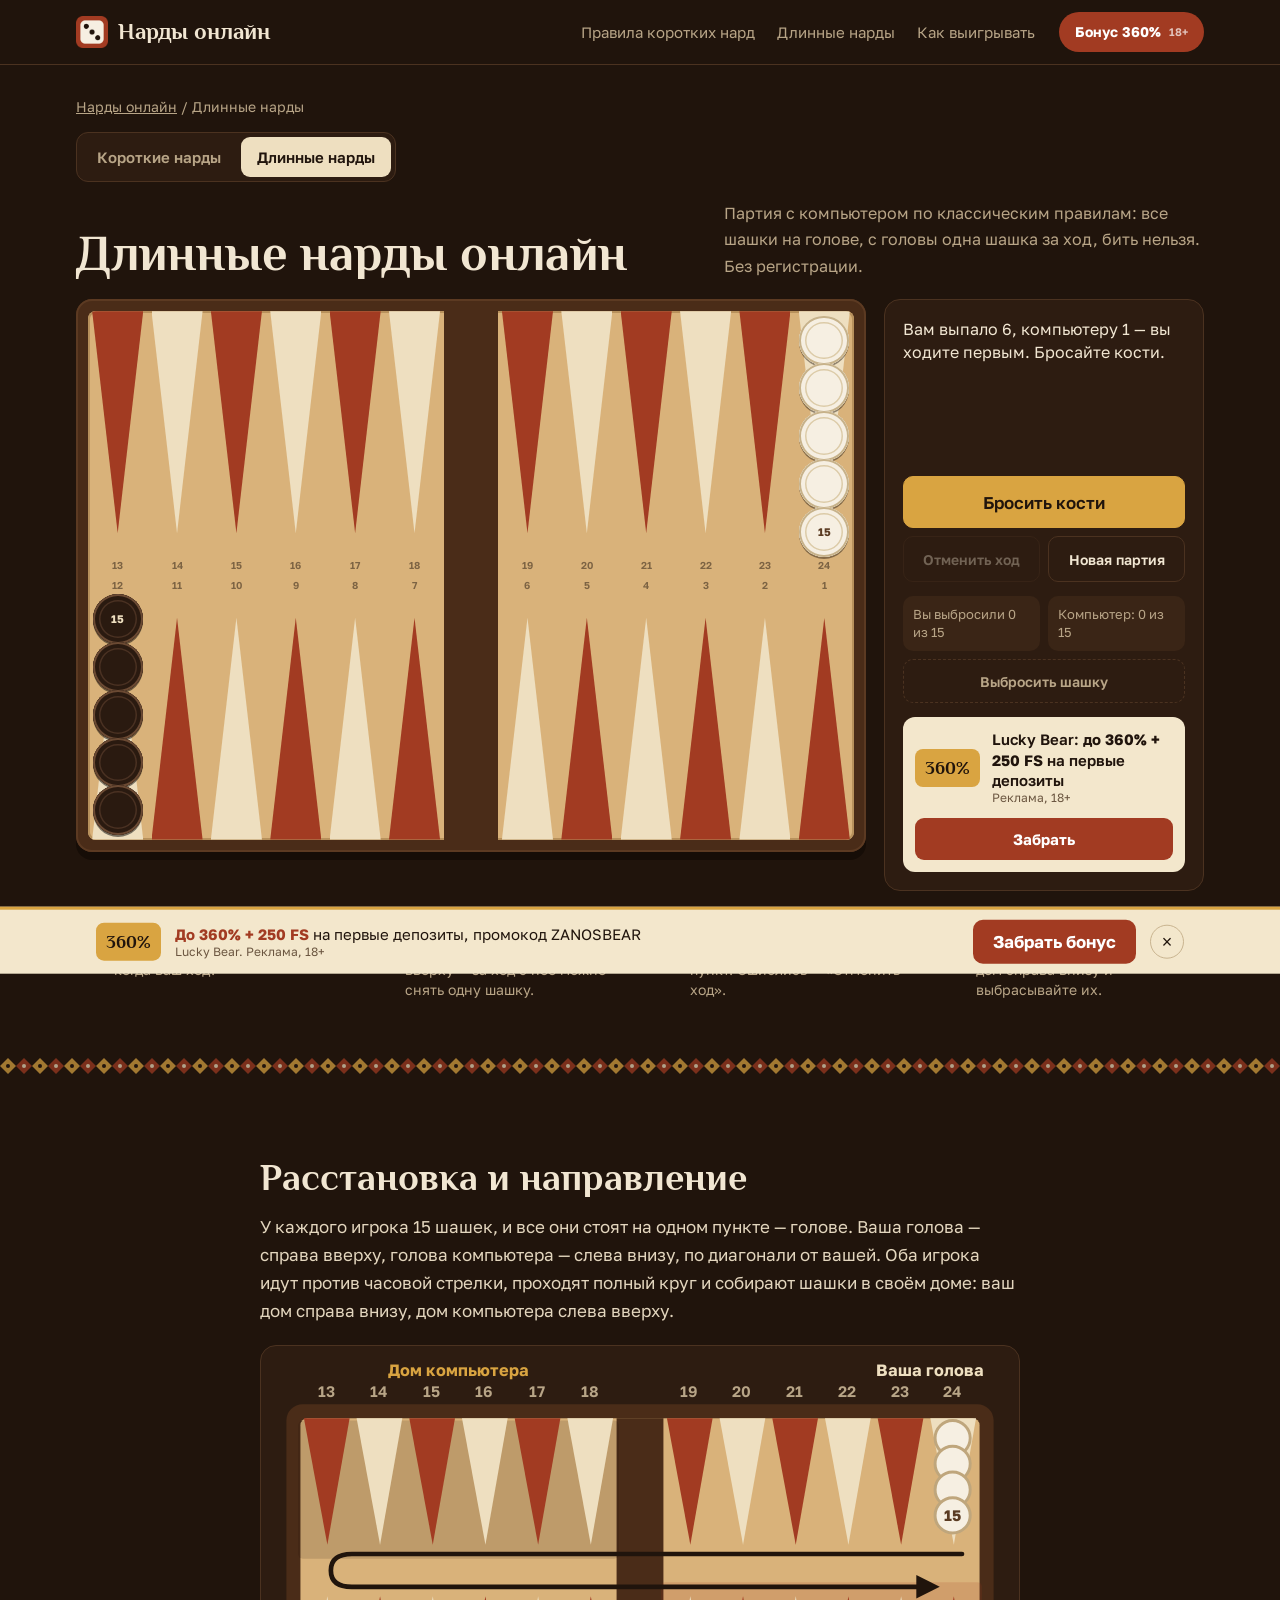
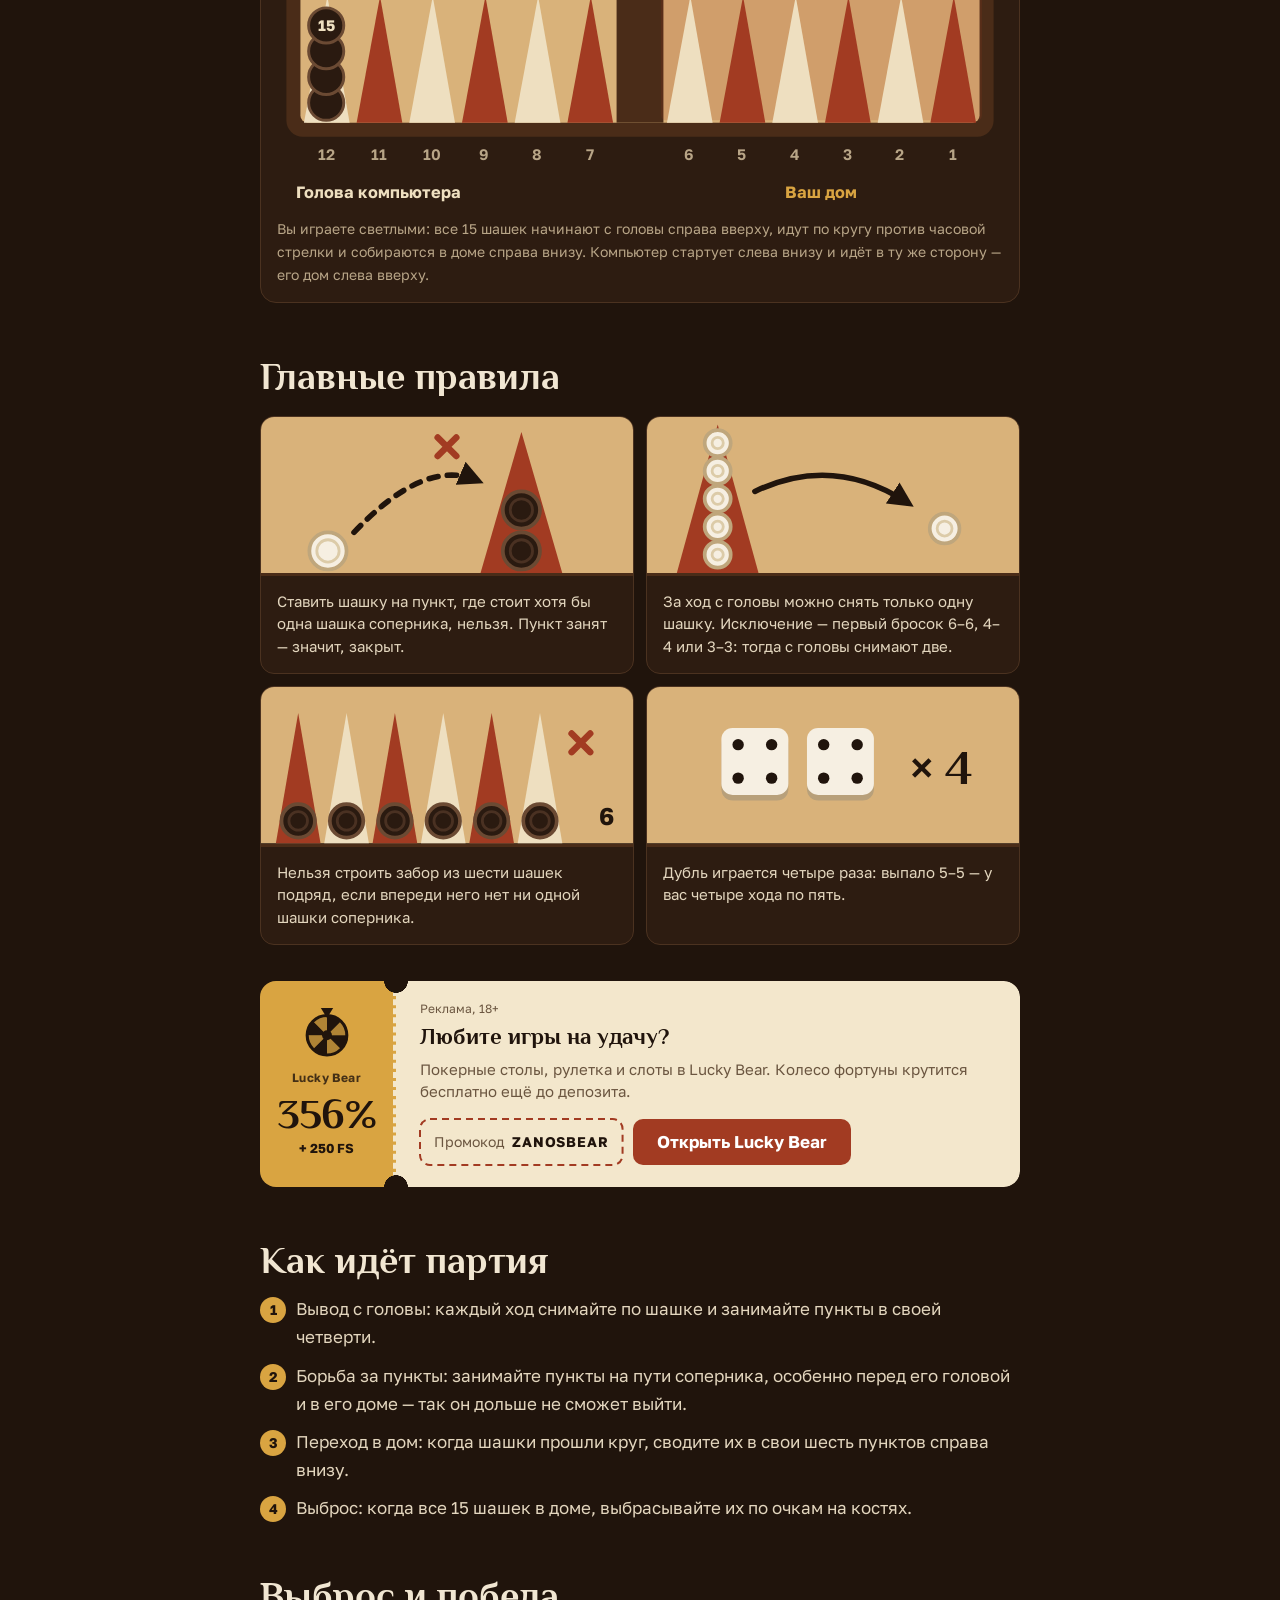
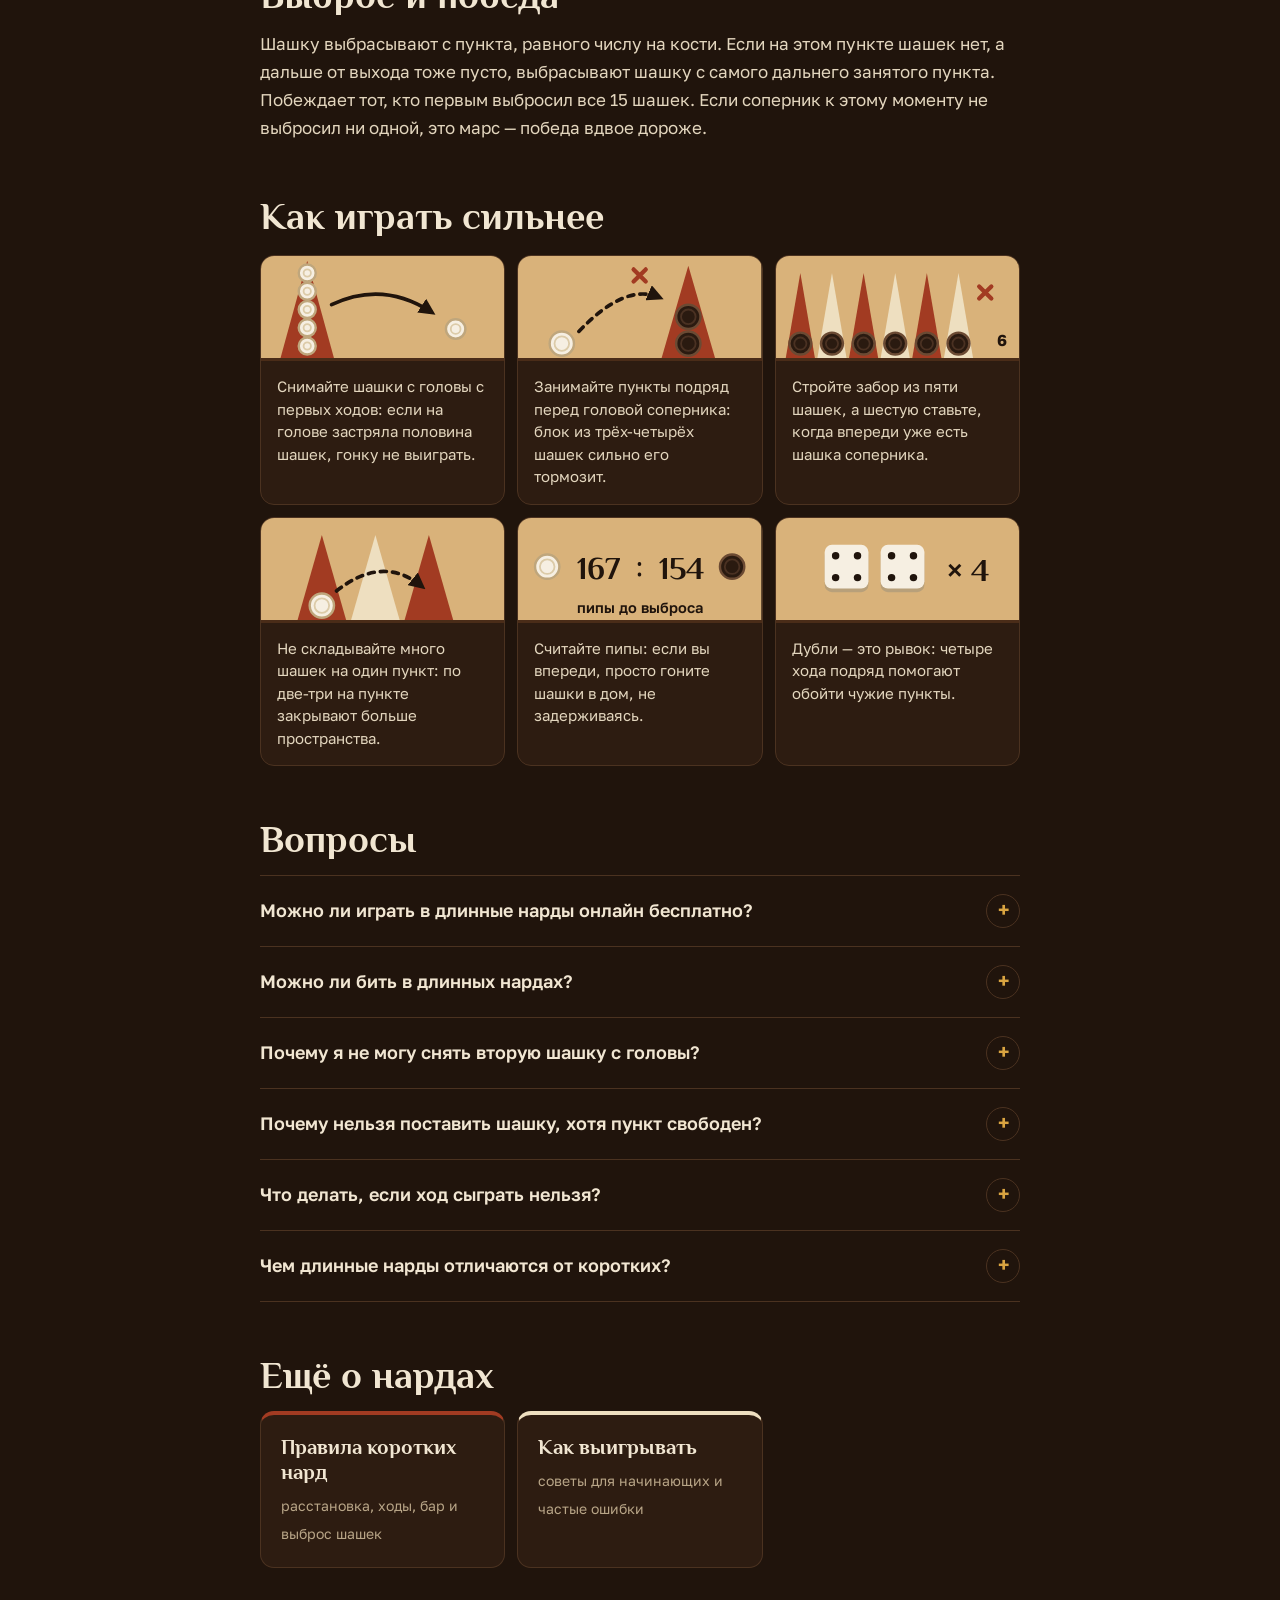
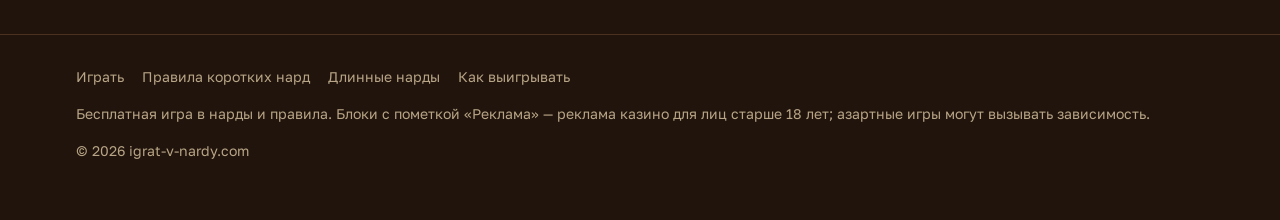
==== commit 3bdac140: "Нарды: анимация броска костей у игрока и компьютера Co-Authored-By: Claude Opus 5.5 <noreply@anthrop" ====
--- a/dlinnye-nardy/index.html
+++ b/dlinnye-nardy/index.html
@@ -21,13 +21,13 @@
 <link rel="preconnect" href="https://fonts.googleapis.com" />
 <link rel="preconnect" href="https://fonts.gstatic.com" crossorigin />
 <link rel="stylesheet" href="https://fonts.googleapis.com/css2?family=Philosopher:wght@700&family=Golos+Text:wght@400;600;700&display=swap" />
-<link rel="stylesheet" href="/assets/site.css?v=8" />
+<link rel="stylesheet" href="/assets/site.css?v=9" />
 <script type="application/ld+json">{"@context": "https://schema.org", "@graph": [{"@type": "WebPage", "@id": "https://igrat-v-nardy.com/dlinnye-nardy/#page", "url": "https://igrat-v-nardy.com/dlinnye-nardy/", "name": "Длинные нарды онлайн — играть бесплатно с компьютером, без регистрации", "description": "Длинные нарды онлайн бесплатно: партия с компьютером прямо в браузере, без регистрации и скачивания. Правила длинных нард — голова, забор, выброс, марс — и советы, как выигрывать.", "inLanguage": "ru-RU", "isPartOf": {"@id": "https://igrat-v-nardy.com/#website"}}, {"@type": "BreadcrumbList", "itemListElement": [{"@type": "ListItem", "position": 1, "name": "Нарды онлайн", "item": "https://igrat-v-nardy.com/"}, {"@type": "ListItem", "position": 2, "name": "Длинные нарды", "item": "https://igrat-v-nardy.com/dlinnye-nardy/"}]}, {"@type": "FAQPage", "@id": "https://igrat-v-nardy.com/dlinnye-nardy/#faq", "mainEntity": [{"@type": "Question", "name": "Можно ли играть в длинные нарды онлайн бесплатно?", "acceptedAnswer": {"@type": "Answer", "text": "Да, на этой странице — бесплатно, без регистрации и скачивания, против компьютера."}}, {"@type": "Question", "name": "Можно ли бить в длинных нардах?", "acceptedAnswer": {"@type": "Answer", "text": "Нет, шашки не бьют — только занимают пункты и перекрывают дорогу."}}, {"@type": "Question", "name": "Почему я не могу снять вторую шашку с головы?", "acceptedAnswer": {"@type": "Answer", "text": "По правилам с головы за ход снимают одну шашку. Две можно только на первом броске, если выпало 6–6, 4–4 или 3–3."}}, {"@type": "Question", "name": "Почему нельзя поставить шашку, хотя пункт свободен?", "acceptedAnswer": {"@type": "Answer", "text": "Скорее всего, этот ход замкнул бы забор из шести шашек подряд, а впереди него нет ни одной шашки компьютера. Такой забор запрещён."}}, {"@type": "Question", "name": "Что делать, если ход сыграть нельзя?", "acceptedAnswer": {"@type": "Answer", "text": "Если ни одна кость не играется, ход пропускается. Если играется только одна — играйте её; игра сама покажет, сколько ходов доступно."}}, {"@type": "Question", "name": "Чем длинные нарды отличаются от коротких?", "acceptedAnswer": {"@type": "Answer", "text": "В коротких шашки расставлены по доске, их бьют, а игроки идут навстречу. В длинных все шашки стартуют с головы, бить нельзя, а оба игрока идут в одну сторону."}}]}]}</script>
 <!-- Yandex.Metrika counter --><script type="text/javascript">(function(m,e,t,r,i,k,a){m[i]=m[i]||function(){(m[i].a=m[i].a||[]).push(arguments)};m[i].l=1*new Date();for(var j=0;j<document.scripts.length;j++){if(document.scripts[j].src===r){return;}}k=e.createElement(t),a=e.getElementsByTagName(t)[0],k.async=1,k.src=r,a.parentNode.insertBefore(k,a)})(window,document,"script","https://mc.yandex.ru/metrika/tag.js?id=114197066","ym");ym(114197066,"init",{ssr:true,webvisor:false,clickmap:true,ecommerce:"dataLayer",accurateTrackBounce:true,trackLinks:true});</script><noscript><div><img src="https://mc.yandex.ru/watch/114197066" style="position:absolute;left:-9999px;" alt=""></div></noscript><!-- /Yandex.Metrika counter -->
 </head>
 <body class="nardy">
 <header class="top"><div class="wrap top__in"><a class="logo" href="/"><img src="/assets/icon-180.png" alt="" width="32" height="32" />Нарды онлайн</a><nav class="nav" aria-label="Разделы"><a href="/pravila-korotkih-nard/">Правила коротких нард</a><a href="/dlinnye-nardy/">Длинные нарды</a><a href="/kak-vyigryvat/">Как выигрывать</a></nav><a class="hcta" href="https://megaplay333.xyz/9Q6OEu" target="_blank" rel="nofollow sponsored noopener">Бонус 360%<span class="hcta__a">18+</span></a></div></header>
-<main><section class="play" aria-labelledby="ttl"><div class="wrap"><nav class="crumbs"><a href="/">Нарды онлайн</a> / Длинные нарды</nav><nav class="modes" aria-label="Вид нард"><a href="/">Короткие нарды</a><a href="/dlinnye-nardy/" aria-current="page">Длинные нарды</a></nav><div class="play__head"><h1 id="ttl">Длинные нарды онлайн</h1><p class="play__lead">Партия с компьютером по классическим правилам: все шашки на голове, с головы одна шашка за ход, бить нельзя. Без регистрации.</p></div><div class="nb" id="nardy"><div class="nb__frame"><div class="nb__board" role="group" aria-label="Доска нард"></div></div><aside class="nb__side" aria-label="Партия"><div class="nb__dice" aria-live="polite"></div><div class="nb__btns"><button type="button" class="btn btn--main" data-n="roll">Бросить кости</button><button type="button" class="btn" data-n="undo">Отменить ход</button><button type="button" class="btn" data-n="new">Новая партия</button></div><p class="nb__msg" aria-live="polite"></p><div class="nb__off"></div><aside class="lbc lbc--stack nb__promo"><div class="lbc__stub"><span class="lbc__wheel" aria-hidden="true"><svg viewBox="-20 -22 40 42"><g class="lbw"><path d="M0 0L0.00 -16.00A16 16 0 0 1 11.31 -11.31z" fill="currentColor" fill-opacity="1"/><path d="M0 0L11.31 -11.31A16 16 0 0 1 16.00 0.00z" fill="currentColor" fill-opacity=".22"/><path d="M0 0L16.00 0.00A16 16 0 0 1 11.31 11.31z" fill="currentColor" fill-opacity="1"/><path d="M0 0L11.31 11.31A16 16 0 0 1 0.00 16.00z" fill="currentColor" fill-opacity=".22"/><path d="M0 0L0.00 16.00A16 16 0 0 1 -11.31 11.31z" fill="currentColor" fill-opacity="1"/><path d="M0 0L-11.31 11.31A16 16 0 0 1 -16.00 0.00z" fill="currentColor" fill-opacity=".22"/><path d="M0 0L-16.00 0.00A16 16 0 0 1 -11.31 -11.31z" fill="currentColor" fill-opacity="1"/><path d="M0 0L-11.31 -11.31A16 16 0 0 1 -0.00 -16.00z" fill="currentColor" fill-opacity=".22"/></g><circle r="16" fill="none" stroke="currentColor" stroke-width="2.5"/><circle r="4" fill="currentColor"/><path d="M-5 -22h10l-5 8z" fill="currentColor"/></svg></span><span class="lbc__brand">Lucky Bear</span><b class="lbc__pct">360%</b><span class="lbc__fs">+ 250 FS</span></div><div class="lbc__main"><p class="lbc__ad">Реклама, 18+</p><p class="lbc__t">Партия сыграна. Хотите на деньги?</p><p class="lbc__d">Lucky Bear: покер, live-казино и слоты, пополнение от 100 ₽.</p><div class="lbc__row"><span class="lbc__code"><svg class="lbc__ants" aria-hidden="true"><rect width="100%" height="100%" rx="10"/></svg>Промокод <b>ZANOSBEAR</b></span><a class="lbc__go" href="https://megaplay333.xyz/9Q6OEu" target="_blank" rel="nofollow sponsored noopener">Забрать бонус</a></div></div></aside><div class="lbm"><span class="lbbadge">360%</span><span class="lbm__t">Lucky Bear: <b>до 360% + 250 FS</b> на первые депозиты<small>Реклама, 18+</small></span><a class="lbm__go" href="https://megaplay333.xyz/9Q6OEu" target="_blank" rel="nofollow sponsored noopener">Забрать</a></div></aside></div><ol class="howto"><li><b>1</b><span>Нажмите «Бросить кости», когда ваш ход.</span></li><li><b>2</b><span>Начните с головы справа вверху — за ход с неё можно снять одну шашку.</span></li><li><b>3</b><span>Нажмите на подсвеченный пункт. Ошиблись — «Отменить ход».</span></li><li><b>4</b><span>Проведите шашки по кругу в дом справа внизу и выбрасывайте их.</span></li></ol></div></section><div class="inlay" aria-hidden="true"></div><script src="/assets/nardy_long.js?v=5" defer></script><div class="wrap"><article class="text"><h2 id="s23713">Расстановка и направление</h2><p>У каждого игрока 15 шашек, и все они стоят на одном пункте — голове. Ваша голова — справа вверху, голова компьютера — слева внизу, по диагонали от вашей. Оба игрока идут против часовой стрелки, проходят полный круг и собирают шашки в своём доме: ваш дом справа внизу, дом компьютера слева вверху.</p><figure class="scheme"><svg viewBox="0 0 620 380" role="img" aria-label="Схема доски: пункты с 1 по 24, ваш дом справа внизу, дом компьютера справа вверху, путь светлых шашек от пункта 24 к пункту 1"><rect x="8" y="36" width="604" height="284" rx="14" fill="#4A2C18"/><rect x="20" y="48" width="580" height="260" rx="6" fill="#D9B27A"/><rect x="290" y="48" width="40" height="260" fill="#4A2C18"/><rect x="18" y="50" width="274" height="118" rx="4" fill="#20140C" fill-opacity=".14"/><rect x="328" y="188" width="274" height="118" rx="4" fill="#A23B22" fill-opacity=".16"/><path d="M23 48 h39 l-19 108 z" fill="#A23B22"/><path d="M23 308 h39 l-19 -108 z" fill="#EEDFC0"/><text x="42" y="30" text-anchor="middle" font-size="13" font-weight="600" fill="#B8A587">13</text><text x="42" y="340" text-anchor="middle" font-size="13" font-weight="600" fill="#B8A587">12</text><path d="M68 48 h39 l-19 108 z" fill="#EEDFC0"/><path d="M68 308 h39 l-19 -108 z" fill="#A23B22"/><text x="87" y="30" text-anchor="middle" font-size="13" font-weight="600" fill="#B8A587">14</text><text x="87" y="340" text-anchor="middle" font-size="13" font-weight="600" fill="#B8A587">11</text><path d="M113 48 h39 l-19 108 z" fill="#A23B22"/><path d="M113 308 h39 l-19 -108 z" fill="#EEDFC0"/><text x="132" y="30" text-anchor="middle" font-size="13" font-weight="600" fill="#B8A587">15</text><text x="132" y="340" text-anchor="middle" font-size="13" font-weight="600" fill="#B8A587">10</text><path d="M158 48 h39 l-19 108 z" fill="#EEDFC0"/><path d="M158 308 h39 l-19 -108 z" fill="#A23B22"/><text x="177" y="30" text-anchor="middle" font-size="13" font-weight="600" fill="#B8A587">16</text><text x="177" y="340" text-anchor="middle" font-size="13" font-weight="600" fill="#B8A587">9</text><path d="M203 48 h39 l-19 108 z" fill="#A23B22"/><path d="M203 308 h39 l-19 -108 z" fill="#EEDFC0"/><text x="222" y="30" text-anchor="middle" font-size="13" font-weight="600" fill="#B8A587">17</text><text x="222" y="340" text-anchor="middle" font-size="13" font-weight="600" fill="#B8A587">8</text><path d="M248 48 h39 l-19 108 z" fill="#EEDFC0"/><path d="M248 308 h39 l-19 -108 z" fill="#A23B22"/><text x="267" y="30" text-anchor="middle" font-size="13" font-weight="600" fill="#B8A587">18</text><text x="267" y="340" text-anchor="middle" font-size="13" font-weight="600" fill="#B8A587">7</text><path d="M333 48 h39 l-19 108 z" fill="#A23B22"/><path d="M333 308 h39 l-19 -108 z" fill="#EEDFC0"/><text x="352" y="30" text-anchor="middle" font-size="13" font-weight="600" fill="#B8A587">19</text><text x="352" y="340" text-anchor="middle" font-size="13" font-weight="600" fill="#B8A587">6</text><path d="M378 48 h39 l-19 108 z" fill="#EEDFC0"/><path d="M378 308 h39 l-19 -108 z" fill="#A23B22"/><text x="397" y="30" text-anchor="middle" font-size="13" font-weight="600" fill="#B8A587">20</text><text x="397" y="340" text-anchor="middle" font-size="13" font-weight="600" fill="#B8A587">5</text><path d="M423 48 h39 l-19 108 z" fill="#A23B22"/><path d="M423 308 h39 l-19 -108 z" fill="#EEDFC0"/><text x="442" y="30" text-anchor="middle" font-size="13" font-weight="600" fill="#B8A587">21</text><text x="442" y="340" text-anchor="middle" font-size="13" font-weight="600" fill="#B8A587">4</text><path d="M468 48 h39 l-19 108 z" fill="#EEDFC0"/><path d="M468 308 h39 l-19 -108 z" fill="#A23B22"/><text x="487" y="30" text-anchor="middle" font-size="13" font-weight="600" fill="#B8A587">22</text><text x="487" y="340" text-anchor="middle" font-size="13" font-weight="600" fill="#B8A587">3</text><path d="M513 48 h39 l-19 108 z" fill="#A23B22"/><path d="M513 308 h39 l-19 -108 z" fill="#EEDFC0"/><text x="532" y="30" text-anchor="middle" font-size="13" font-weight="600" fill="#B8A587">23</text><text x="532" y="340" text-anchor="middle" font-size="13" font-weight="600" fill="#B8A587">2</text><path d="M558 48 h39 l-19 108 z" fill="#EEDFC0"/><path d="M558 308 h39 l-19 -108 z" fill="#A23B22"/><text x="577" y="30" text-anchor="middle" font-size="13" font-weight="600" fill="#B8A587">24</text><text x="577" y="340" text-anchor="middle" font-size="13" font-weight="600" fill="#B8A587">1</text><text x="155" y="12" text-anchor="middle" font-size="14" font-weight="700" fill="#D9A441">Дом компьютера</text><text x="604" y="12" text-anchor="end" font-size="14" font-weight="700" fill="#EEDFC0">Ваша голова</text><text x="16" y="372" text-anchor="start" font-size="14" font-weight="700" fill="#EEDFC0">Голова компьютера</text><text x="465" y="372" text-anchor="middle" font-size="14" font-weight="700" fill="#D9A441">Ваш дом</text><circle cx="577" cy="65" r="15" fill="#F6EFE2" stroke="#BFA67C" stroke-width="2.5"/><circle cx="42" cy="291" r="15" fill="#2A1A10" stroke="#6B4A33" stroke-width="2.5"/><circle cx="577" cy="87" r="15" fill="#F6EFE2" stroke="#BFA67C" stroke-width="2.5"/><circle cx="42" cy="269" r="15" fill="#2A1A10" stroke="#6B4A33" stroke-width="2.5"/><circle cx="577" cy="109" r="15" fill="#F6EFE2" stroke="#BFA67C" stroke-width="2.5"/><circle cx="42" cy="247" r="15" fill="#2A1A10" stroke="#6B4A33" stroke-width="2.5"/><circle cx="577" cy="131" r="15" fill="#F6EFE2" stroke="#BFA67C" stroke-width="2.5"/><circle cx="42" cy="225" r="15" fill="#2A1A10" stroke="#6B4A33" stroke-width="2.5"/><text x="577" y="136" text-anchor="middle" font-size="13" font-weight="700" fill="#5A3B22">15</text><text x="42" y="230" text-anchor="middle" font-size="13" font-weight="700" fill="#EEDFC0">15</text><defs><marker id="ah" viewBox="0 0 10 10" refX="7" refY="5" markerWidth="5" markerHeight="5" orient="auto"><path d="M0 0 10 5 0 10z" fill="#20140C"/></marker></defs><path d="M585 164 H64 Q46 164 46 178 Q46 192 64 192 H560" fill="none" stroke="#20140C" stroke-width="4" stroke-linecap="round" marker-end="url(#ah)"/></svg><figcaption>Вы играете светлыми: все 15 шашек начинают с головы справа вверху, идут по кругу против часовой стрелки и собираются в доме справа внизу. Компьютер стартует слева внизу и идёт в ту же сторону — его дом слева вверху.</figcaption></figure><h2 id="s21160">Главные правила</h2><div class="rules rules--2"><div class="rule"><div class="rule__pic"><svg viewBox="0 0 200 84" aria-hidden="true" focusable="false"><defs><marker id="va" viewBox="0 0 10 10" refX="7" refY="5" markerWidth="4.5" markerHeight="4.5" orient="auto"><path d="M0 0 10 5 0 10z" fill="#20140C"/></marker></defs><rect width="200" height="84" fill="#D9B27A"/><path d="M118 84 h44 l-22 -76 z" fill="#A23B22"/><circle cx="140" cy="72" r="10" fill="#2A1A10" stroke="#6B4A33" stroke-width="2"/><circle cx="140" cy="72" r="6" fill="none" stroke="#4A3122" stroke-width="1.5"/><circle cx="140" cy="50" r="10" fill="#2A1A10" stroke="#6B4A33" stroke-width="2"/><circle cx="140" cy="50" r="6" fill="none" stroke="#4A3122" stroke-width="1.5"/><circle cx="36" cy="72" r="10" fill="#F6EFE2" stroke="#BFA67C" stroke-width="2"/><circle cx="36" cy="72" r="6" fill="none" stroke="#DCCBA8" stroke-width="1.5"/><path d="M50 62 Q88 22 116 34" fill="none" stroke="#20140C" stroke-width="3" stroke-linecap="round" stroke-dasharray="5 5" marker-end="url(#va)"/><path d="M95 11 l10 10 M105 11 l-10 10" stroke="#A23B22" stroke-width="3.5" stroke-linecap="round"/></svg></div><p>Ставить шашку на пункт, где стоит хотя бы одна шашка соперника, нельзя. Пункт занят — значит, закрыт.</p></div><div class="rule"><div class="rule__pic"><svg viewBox="0 0 200 84" aria-hidden="true" focusable="false"><defs><marker id="va" viewBox="0 0 10 10" refX="7" refY="5" markerWidth="4.5" markerHeight="4.5" orient="auto"><path d="M0 0 10 5 0 10z" fill="#20140C"/></marker></defs><rect width="200" height="84" fill="#D9B27A"/><path d="M16 84 h44 l-22 -80 z" fill="#A23B22"/><circle cx="38" cy="74" r="7" fill="#F6EFE2" stroke="#BFA67C" stroke-width="2"/><circle cx="38" cy="74" r="3" fill="none" stroke="#DCCBA8" stroke-width="1.5"/><circle cx="38" cy="59" r="7" fill="#F6EFE2" stroke="#BFA67C" stroke-width="2"/><circle cx="38" cy="59" r="3" fill="none" stroke="#DCCBA8" stroke-width="1.5"/><circle cx="38" cy="44" r="7" fill="#F6EFE2" stroke="#BFA67C" stroke-width="2"/><circle cx="38" cy="44" r="3" fill="none" stroke="#DCCBA8" stroke-width="1.5"/><circle cx="38" cy="29" r="7" fill="#F6EFE2" stroke="#BFA67C" stroke-width="2"/><circle cx="38" cy="29" r="3" fill="none" stroke="#DCCBA8" stroke-width="1.5"/><circle cx="38" cy="14" r="7" fill="#F6EFE2" stroke="#BFA67C" stroke-width="2"/><circle cx="38" cy="14" r="3" fill="none" stroke="#DCCBA8" stroke-width="1.5"/><path d="M58 40 Q100 20 140 46" fill="none" stroke="#20140C" stroke-width="3" stroke-linecap="round" marker-end="url(#va)"/><circle cx="160" cy="60" r="8" fill="#F6EFE2" stroke="#BFA67C" stroke-width="2"/><circle cx="160" cy="60" r="4" fill="none" stroke="#DCCBA8" stroke-width="1.5"/></svg></div><p>За ход с головы можно снять только одну шашку. Исключение — первый бросок 6–6, 4–4 или 3–3: тогда с головы снимают две.</p></div><div class="rule"><div class="rule__pic"><svg viewBox="0 0 200 84" aria-hidden="true" focusable="false"><defs><marker id="va" viewBox="0 0 10 10" refX="7" refY="5" markerWidth="4.5" markerHeight="4.5" orient="auto"><path d="M0 0 10 5 0 10z" fill="#20140C"/></marker></defs><rect width="200" height="84" fill="#D9B27A"/><path d="M8 84 h24 l-12 -70 z" fill="#A23B22"/><circle cx="20" cy="72" r="9" fill="#2A1A10" stroke="#6B4A33" stroke-width="2"/><circle cx="20" cy="72" r="5" fill="none" stroke="#4A3122" stroke-width="1.5"/><path d="M34 84 h24 l-12 -70 z" fill="#EEDFC0"/><circle cx="46" cy="72" r="9" fill="#2A1A10" stroke="#6B4A33" stroke-width="2"/><circle cx="46" cy="72" r="5" fill="none" stroke="#4A3122" stroke-width="1.5"/><path d="M60 84 h24 l-12 -70 z" fill="#A23B22"/><circle cx="72" cy="72" r="9" fill="#2A1A10" stroke="#6B4A33" stroke-width="2"/><circle cx="72" cy="72" r="5" fill="none" stroke="#4A3122" stroke-width="1.5"/><path d="M86 84 h24 l-12 -70 z" fill="#EEDFC0"/><circle cx="98" cy="72" r="9" fill="#2A1A10" stroke="#6B4A33" stroke-width="2"/><circle cx="98" cy="72" r="5" fill="none" stroke="#4A3122" stroke-width="1.5"/><path d="M112 84 h24 l-12 -70 z" fill="#A23B22"/><circle cx="124" cy="72" r="9" fill="#2A1A10" stroke="#6B4A33" stroke-width="2"/><circle cx="124" cy="72" r="5" fill="none" stroke="#4A3122" stroke-width="1.5"/><path d="M138 84 h24 l-12 -70 z" fill="#EEDFC0"/><circle cx="150" cy="72" r="9" fill="#2A1A10" stroke="#6B4A33" stroke-width="2"/><circle cx="150" cy="72" r="5" fill="none" stroke="#4A3122" stroke-width="1.5"/><path d="M167 25 l10 10 M177 25 l-10 10" stroke="#A23B22" stroke-width="3.5" stroke-linecap="round"/><text x="186" y="74" text-anchor="middle" font-family="Golos Text,sans-serif" font-weight="700" font-size="13" fill="#20140C">6</text></svg></div><p>Нельзя строить забор из шести шашек подряд, если впереди него нет ни одной шашки соперника.</p></div><div class="rule"><div class="rule__pic"><svg viewBox="0 0 200 84" aria-hidden="true" focusable="false"><defs><marker id="va" viewBox="0 0 10 10" refX="7" refY="5" markerWidth="4.5" markerHeight="4.5" orient="auto"><path d="M0 0 10 5 0 10z" fill="#20140C"/></marker></defs><rect width="200" height="84" fill="#D9B27A"/><rect x="40" y="25" width="36" height="36" rx="6" fill="#B8A07A"/><rect x="40" y="22" width="36" height="36" rx="6" fill="#F6EFE2"/><circle cx="49" cy="31" r="3.06" fill="#20140C"/><circle cx="67" cy="31" r="3.06" fill="#20140C"/><circle cx="49" cy="49" r="3.06" fill="#20140C"/><circle cx="67" cy="49" r="3.06" fill="#20140C"/><rect x="86" y="25" width="36" height="36" rx="6" fill="#B8A07A"/><rect x="86" y="22" width="36" height="36" rx="6" fill="#F6EFE2"/><circle cx="95" cy="31" r="3.06" fill="#20140C"/><circle cx="113" cy="31" r="3.06" fill="#20140C"/><circle cx="95" cy="49" r="3.06" fill="#20140C"/><circle cx="113" cy="49" r="3.06" fill="#20140C"/><text x="158" y="52" text-anchor="middle" font-family="Philosopher,Georgia,serif" font-weight="700" font-size="26" fill="#20140C">× 4</text></svg></div><p>Дубль играется четыре раза: выпало 5–5 — у вас четыре хода по пять.</p></div></div><aside class="lbc"><div class="lbc__stub"><span class="lbc__wheel" aria-hidden="true"><svg viewBox="-20 -22 40 42"><g class="lbw"><path d="M0 0L0.00 -16.00A16 16 0 0 1 11.31 -11.31z" fill="currentColor" fill-opacity="1"/><path d="M0 0L11.31 -11.31A16 16 0 0 1 16.00 0.00z" fill="currentColor" fill-opacity=".22"/><path d="M0 0L16.00 0.00A16 16 0 0 1 11.31 11.31z" fill="currentColor" fill-opacity="1"/><path d="M0 0L11.31 11.31A16 16 0 0 1 0.00 16.00z" fill="currentColor" fill-opacity=".22"/><path d="M0 0L0.00 16.00A16 16 0 0 1 -11.31 11.31z" fill="currentColor" fill-opacity="1"/><path d="M0 0L-11.31 11.31A16 16 0 0 1 -16.00 0.00z" fill="currentColor" fill-opacity=".22"/><path d="M0 0L-16.00 0.00A16 16 0 0 1 -11.31 -11.31z" fill="currentColor" fill-opacity="1"/><path d="M0 0L-11.31 -11.31A16 16 0 0 1 -0.00 -16.00z" fill="currentColor" fill-opacity=".22"/></g><circle r="16" fill="none" stroke="currentColor" stroke-width="2.5"/><circle r="4" fill="currentColor"/><path d="M-5 -22h10l-5 8z" fill="currentColor"/></svg></span><span class="lbc__brand">Lucky Bear</span><b class="lbc__pct">360%</b><span class="lbc__fs">+ 250 FS</span></div><div class="lbc__main"><p class="lbc__ad">Реклама, 18+</p><p class="lbc__t">Любите игры на удачу?</p><p class="lbc__d">Покерные столы, рулетка и слоты в Lucky Bear. Колесо фортуны крутится бесплатно ещё до депозита.</p><div class="lbc__row"><span class="lbc__code"><svg class="lbc__ants" aria-hidden="true"><rect width="100%" height="100%" rx="10"/></svg>Промокод <b>ZANOSBEAR</b></span><a class="lbc__go" href="https://megaplay333.xyz/9Q6OEu" target="_blank" rel="nofollow sponsored noopener">Открыть Lucky Bear</a></div></div></aside><h2 id="s16720">Как идёт партия</h2><ol><li>Вывод с головы: каждый ход снимайте по шашке и занимайте пункты в своей четверти.</li><li>Борьба за пункты: занимайте пункты на пути соперника, особенно перед его головой и в его доме — так он дольше не сможет выйти.</li><li>Переход в дом: когда шашки прошли круг, сводите их в свои шесть пунктов справа внизу.</li><li>Выброс: когда все 15 шашек в доме, выбрасывайте их по очкам на костях.</li></ol><h2 id="s12764">Выброс и победа</h2><p>Шашку выбрасывают с пункта, равного числу на кости. Если на этом пункте шашек нет, а дальше от выхода тоже пусто, выбрасывают шашку с самого дальнего занятого пункта. Побеждает тот, кто первым выбросил все 15 шашек. Если соперник к этому моменту не выбросил ни одной, это марс — победа вдвое дороже.</p><h2 id="s69597">Как играть сильнее</h2><div class="rules"><div class="rule"><div class="rule__pic"><svg viewBox="0 0 200 84" aria-hidden="true" focusable="false"><defs><marker id="va" viewBox="0 0 10 10" refX="7" refY="5" markerWidth="4.5" markerHeight="4.5" orient="auto"><path d="M0 0 10 5 0 10z" fill="#20140C"/></marker></defs><rect width="200" height="84" fill="#D9B27A"/><path d="M16 84 h44 l-22 -80 z" fill="#A23B22"/><circle cx="38" cy="74" r="7" fill="#F6EFE2" stroke="#BFA67C" stroke-width="2"/><circle cx="38" cy="74" r="3" fill="none" stroke="#DCCBA8" stroke-width="1.5"/><circle cx="38" cy="59" r="7" fill="#F6EFE2" stroke="#BFA67C" stroke-width="2"/><circle cx="38" cy="59" r="3" fill="none" stroke="#DCCBA8" stroke-width="1.5"/><circle cx="38" cy="44" r="7" fill="#F6EFE2" stroke="#BFA67C" stroke-width="2"/><circle cx="38" cy="44" r="3" fill="none" stroke="#DCCBA8" stroke-width="1.5"/><circle cx="38" cy="29" r="7" fill="#F6EFE2" stroke="#BFA67C" stroke-width="2"/><circle cx="38" cy="29" r="3" fill="none" stroke="#DCCBA8" stroke-width="1.5"/><circle cx="38" cy="14" r="7" fill="#F6EFE2" stroke="#BFA67C" stroke-width="2"/><circle cx="38" cy="14" r="3" fill="none" stroke="#DCCBA8" stroke-width="1.5"/><path d="M58 40 Q100 20 140 46" fill="none" stroke="#20140C" stroke-width="3" stroke-linecap="round" marker-end="url(#va)"/><circle cx="160" cy="60" r="8" fill="#F6EFE2" stroke="#BFA67C" stroke-width="2"/><circle cx="160" cy="60" r="4" fill="none" stroke="#DCCBA8" stroke-width="1.5"/></svg></div><p>Снимайте шашки с головы с первых ходов: если на голове застряла половина шашек, гонку не выиграть.</p></div><div class="rule"><div class="rule__pic"><svg viewBox="0 0 200 84" aria-hidden="true" focusable="false"><defs><marker id="va" viewBox="0 0 10 10" refX="7" refY="5" markerWidth="4.5" markerHeight="4.5" orient="auto"><path d="M0 0 10 5 0 10z" fill="#20140C"/></marker></defs><rect width="200" height="84" fill="#D9B27A"/><path d="M118 84 h44 l-22 -76 z" fill="#A23B22"/><circle cx="140" cy="72" r="10" fill="#2A1A10" stroke="#6B4A33" stroke-width="2"/><circle cx="140" cy="72" r="6" fill="none" stroke="#4A3122" stroke-width="1.5"/><circle cx="140" cy="50" r="10" fill="#2A1A10" stroke="#6B4A33" stroke-width="2"/><circle cx="140" cy="50" r="6" fill="none" stroke="#4A3122" stroke-width="1.5"/><circle cx="36" cy="72" r="10" fill="#F6EFE2" stroke="#BFA67C" stroke-width="2"/><circle cx="36" cy="72" r="6" fill="none" stroke="#DCCBA8" stroke-width="1.5"/><path d="M50 62 Q88 22 116 34" fill="none" stroke="#20140C" stroke-width="3" stroke-linecap="round" stroke-dasharray="5 5" marker-end="url(#va)"/><path d="M95 11 l10 10 M105 11 l-10 10" stroke="#A23B22" stroke-width="3.5" stroke-linecap="round"/></svg></div><p>Занимайте пункты подряд перед головой соперника: блок из трёх-четырёх шашек сильно его тормозит.</p></div><div class="rule"><div class="rule__pic"><svg viewBox="0 0 200 84" aria-hidden="true" focusable="false"><defs><marker id="va" viewBox="0 0 10 10" refX="7" refY="5" markerWidth="4.5" markerHeight="4.5" orient="auto"><path d="M0 0 10 5 0 10z" fill="#20140C"/></marker></defs><rect width="200" height="84" fill="#D9B27A"/><path d="M8 84 h24 l-12 -70 z" fill="#A23B22"/><circle cx="20" cy="72" r="9" fill="#2A1A10" stroke="#6B4A33" stroke-width="2"/><circle cx="20" cy="72" r="5" fill="none" stroke="#4A3122" stroke-width="1.5"/><path d="M34 84 h24 l-12 -70 z" fill="#EEDFC0"/><circle cx="46" cy="72" r="9" fill="#2A1A10" stroke="#6B4A33" stroke-width="2"/><circle cx="46" cy="72" r="5" fill="none" stroke="#4A3122" stroke-width="1.5"/><path d="M60 84 h24 l-12 -70 z" fill="#A23B22"/><circle cx="72" cy="72" r="9" fill="#2A1A10" stroke="#6B4A33" stroke-width="2"/><circle cx="72" cy="72" r="5" fill="none" stroke="#4A3122" stroke-width="1.5"/><path d="M86 84 h24 l-12 -70 z" fill="#EEDFC0"/><circle cx="98" cy="72" r="9" fill="#2A1A10" stroke="#6B4A33" stroke-width="2"/><circle cx="98" cy="72" r="5" fill="none" stroke="#4A3122" stroke-width="1.5"/><path d="M112 84 h24 l-12 -70 z" fill="#A23B22"/><circle cx="124" cy="72" r="9" fill="#2A1A10" stroke="#6B4A33" stroke-width="2"/><circle cx="124" cy="72" r="5" fill="none" stroke="#4A3122" stroke-width="1.5"/><path d="M138 84 h24 l-12 -70 z" fill="#EEDFC0"/><circle cx="150" cy="72" r="9" fill="#2A1A10" stroke="#6B4A33" stroke-width="2"/><circle cx="150" cy="72" r="5" fill="none" stroke="#4A3122" stroke-width="1.5"/><path d="M167 25 l10 10 M177 25 l-10 10" stroke="#A23B22" stroke-width="3.5" stroke-linecap="round"/><text x="186" y="74" text-anchor="middle" font-family="Golos Text,sans-serif" font-weight="700" font-size="13" fill="#20140C">6</text></svg></div><p>Стройте забор из пяти шашек, а шестую ставьте, когда впереди уже есть шашка соперника.</p></div><div class="rule"><div class="rule__pic"><svg viewBox="0 0 200 84" aria-hidden="true" focusable="false"><defs><marker id="va" viewBox="0 0 10 10" refX="7" refY="5" markerWidth="4.5" markerHeight="4.5" orient="auto"><path d="M0 0 10 5 0 10z" fill="#20140C"/></marker></defs><rect width="200" height="84" fill="#D9B27A"/><path d="M30 84 h40 l-20 -70 z" fill="#A23B22"/><path d="M74 84 h40 l-20 -70 z" fill="#EEDFC0"/><path d="M118 84 h40 l-20 -70 z" fill="#A23B22"/><circle cx="50" cy="72" r="10" fill="#F6EFE2" stroke="#BFA67C" stroke-width="2"/><circle cx="50" cy="72" r="6" fill="none" stroke="#DCCBA8" stroke-width="1.5"/><path d="M62 60 Q100 30 132 56" fill="none" stroke="#20140C" stroke-width="3" stroke-linecap="round" stroke-dasharray="5 5" marker-end="url(#va)"/></svg></div><p>Не складывайте много шашек на один пункт: по две-три на пункте закрывают больше пространства.</p></div><div class="rule"><div class="rule__pic"><svg viewBox="0 0 200 84" aria-hidden="true" focusable="false"><defs><marker id="va" viewBox="0 0 10 10" refX="7" refY="5" markerWidth="4.5" markerHeight="4.5" orient="auto"><path d="M0 0 10 5 0 10z" fill="#20140C"/></marker></defs><rect width="200" height="84" fill="#D9B27A"/><circle cx="24" cy="40" r="10" fill="#F6EFE2" stroke="#BFA67C" stroke-width="2"/><circle cx="24" cy="40" r="6" fill="none" stroke="#DCCBA8" stroke-width="1.5"/><text x="66" y="50" text-anchor="middle" font-family="Philosopher,Georgia,serif" font-weight="700" font-size="26" fill="#20140C">167</text><text x="100" y="48" text-anchor="middle" font-family="Philosopher,Georgia,serif" font-weight="700" font-size="24" fill="#20140C">:</text><text x="134" y="50" text-anchor="middle" font-family="Philosopher,Georgia,serif" font-weight="700" font-size="26" fill="#20140C">154</text><circle cx="176" cy="40" r="10" fill="#2A1A10" stroke="#6B4A33" stroke-width="2"/><circle cx="176" cy="40" r="6" fill="none" stroke="#4A3122" stroke-width="1.5"/><text x="100" y="78" text-anchor="middle" font-family="Golos Text,sans-serif" font-weight="600" font-size="12" fill="#20140C">пипы до выброса</text></svg></div><p>Считайте пипы: если вы впереди, просто гоните шашки в дом, не задерживаясь.</p></div><div class="rule"><div class="rule__pic"><svg viewBox="0 0 200 84" aria-hidden="true" focusable="false"><defs><marker id="va" viewBox="0 0 10 10" refX="7" refY="5" markerWidth="4.5" markerHeight="4.5" orient="auto"><path d="M0 0 10 5 0 10z" fill="#20140C"/></marker></defs><rect width="200" height="84" fill="#D9B27A"/><rect x="40" y="25" width="36" height="36" rx="6" fill="#B8A07A"/><rect x="40" y="22" width="36" height="36" rx="6" fill="#F6EFE2"/><circle cx="49" cy="31" r="3.06" fill="#20140C"/><circle cx="67" cy="31" r="3.06" fill="#20140C"/><circle cx="49" cy="49" r="3.06" fill="#20140C"/><circle cx="67" cy="49" r="3.06" fill="#20140C"/><rect x="86" y="25" width="36" height="36" rx="6" fill="#B8A07A"/><rect x="86" y="22" width="36" height="36" rx="6" fill="#F6EFE2"/><circle cx="95" cy="31" r="3.06" fill="#20140C"/><circle cx="113" cy="31" r="3.06" fill="#20140C"/><circle cx="95" cy="49" r="3.06" fill="#20140C"/><circle cx="113" cy="49" r="3.06" fill="#20140C"/><text x="158" y="52" text-anchor="middle" font-family="Philosopher,Georgia,serif" font-weight="700" font-size="26" fill="#20140C">× 4</text></svg></div><p>Дубли — это рывок: четыре хода подряд помогают обойти чужие пункты.</p></div></div><h2>Вопросы</h2><div class="faq"><details><summary>Можно ли играть в длинные нарды онлайн бесплатно?</summary><p>Да, на этой странице — бесплатно, без регистрации и скачивания, против компьютера.</p></details><details><summary>Можно ли бить в длинных нардах?</summary><p>Нет, шашки не бьют — только занимают пункты и перекрывают дорогу.</p></details><details><summary>Почему я не могу снять вторую шашку с головы?</summary><p>По правилам с головы за ход снимают одну шашку. Две можно только на первом броске, если выпало 6–6, 4–4 или 3–3.</p></details><details><summary>Почему нельзя поставить шашку, хотя пункт свободен?</summary><p>Скорее всего, этот ход замкнул бы забор из шести шашек подряд, а впереди него нет ни одной шашки компьютера. Такой забор запрещён.</p></details><details><summary>Что делать, если ход сыграть нельзя?</summary><p>Если ни одна кость не играется, ход пропускается. Если играется только одна — играйте её; игра сама покажет, сколько ходов доступно.</p></details><details><summary>Чем длинные нарды отличаются от коротких?</summary><p>В коротких шашки расставлены по доске, их бьют, а игроки идут навстречу. В длинных все шашки стартуют с головы, бить нельзя, а оба игрока идут в одну сторону.</p></details></div><h2>Ещё о нардах</h2><div class="more"><a href="/pravila-korotkih-nard/"><b>Правила коротких нард</b><span>расстановка, ходы, бар и выброс шашек</span></a><a href="/kak-vyigryvat/"><b>Как выигрывать</b><span>советы для начинающих и частые ошибки</span></a></div></article></div></main>
+<main><section class="play" aria-labelledby="ttl"><div class="wrap"><nav class="crumbs"><a href="/">Нарды онлайн</a> / Длинные нарды</nav><nav class="modes" aria-label="Вид нард"><a href="/">Короткие нарды</a><a href="/dlinnye-nardy/" aria-current="page">Длинные нарды</a></nav><div class="play__head"><h1 id="ttl">Длинные нарды онлайн</h1><p class="play__lead">Партия с компьютером по классическим правилам: все шашки на голове, с головы одна шашка за ход, бить нельзя. Без регистрации.</p></div><div class="nb" id="nardy"><div class="nb__frame"><div class="nb__board" role="group" aria-label="Доска нард"></div></div><aside class="nb__side" aria-label="Партия"><div class="nb__dice" aria-live="polite"></div><div class="nb__btns"><button type="button" class="btn btn--main" data-n="roll">Бросить кости</button><button type="button" class="btn" data-n="undo">Отменить ход</button><button type="button" class="btn" data-n="new">Новая партия</button></div><p class="nb__msg" aria-live="polite"></p><div class="nb__off"></div><aside class="lbc lbc--stack nb__promo"><div class="lbc__stub"><span class="lbc__wheel" aria-hidden="true"><svg viewBox="-20 -22 40 42"><g class="lbw"><path d="M0 0L0.00 -16.00A16 16 0 0 1 11.31 -11.31z" fill="currentColor" fill-opacity="1"/><path d="M0 0L11.31 -11.31A16 16 0 0 1 16.00 0.00z" fill="currentColor" fill-opacity=".22"/><path d="M0 0L16.00 0.00A16 16 0 0 1 11.31 11.31z" fill="currentColor" fill-opacity="1"/><path d="M0 0L11.31 11.31A16 16 0 0 1 0.00 16.00z" fill="currentColor" fill-opacity=".22"/><path d="M0 0L0.00 16.00A16 16 0 0 1 -11.31 11.31z" fill="currentColor" fill-opacity="1"/><path d="M0 0L-11.31 11.31A16 16 0 0 1 -16.00 0.00z" fill="currentColor" fill-opacity=".22"/><path d="M0 0L-16.00 0.00A16 16 0 0 1 -11.31 -11.31z" fill="currentColor" fill-opacity="1"/><path d="M0 0L-11.31 -11.31A16 16 0 0 1 -0.00 -16.00z" fill="currentColor" fill-opacity=".22"/></g><circle r="16" fill="none" stroke="currentColor" stroke-width="2.5"/><circle r="4" fill="currentColor"/><path d="M-5 -22h10l-5 8z" fill="currentColor"/></svg></span><span class="lbc__brand">Lucky Bear</span><b class="lbc__pct">360%</b><span class="lbc__fs">+ 250 FS</span></div><div class="lbc__main"><p class="lbc__ad">Реклама, 18+</p><p class="lbc__t">Партия сыграна. Хотите на деньги?</p><p class="lbc__d">Lucky Bear: покер, live-казино и слоты, пополнение от 100 ₽.</p><div class="lbc__row"><span class="lbc__code"><svg class="lbc__ants" aria-hidden="true"><rect width="100%" height="100%" rx="10"/></svg>Промокод <b>ZANOSBEAR</b></span><a class="lbc__go" href="https://megaplay333.xyz/9Q6OEu" target="_blank" rel="nofollow sponsored noopener">Забрать бонус</a></div></div></aside><div class="lbm"><span class="lbbadge">360%</span><span class="lbm__t">Lucky Bear: <b>до 360% + 250 FS</b> на первые депозиты<small>Реклама, 18+</small></span><a class="lbm__go" href="https://megaplay333.xyz/9Q6OEu" target="_blank" rel="nofollow sponsored noopener">Забрать</a></div></aside></div><ol class="howto"><li><b>1</b><span>Нажмите «Бросить кости», когда ваш ход.</span></li><li><b>2</b><span>Начните с головы справа вверху — за ход с неё можно снять одну шашку.</span></li><li><b>3</b><span>Нажмите на подсвеченный пункт. Ошиблись — «Отменить ход».</span></li><li><b>4</b><span>Проведите шашки по кругу в дом справа внизу и выбрасывайте их.</span></li></ol></div></section><div class="inlay" aria-hidden="true"></div><script src="/assets/nardy_long.js?v=6" defer></script><div class="wrap"><article class="text"><h2 id="s23713">Расстановка и направление</h2><p>У каждого игрока 15 шашек, и все они стоят на одном пункте — голове. Ваша голова — справа вверху, голова компьютера — слева внизу, по диагонали от вашей. Оба игрока идут против часовой стрелки, проходят полный круг и собирают шашки в своём доме: ваш дом справа внизу, дом компьютера слева вверху.</p><figure class="scheme"><svg viewBox="0 0 620 380" role="img" aria-label="Схема доски: пункты с 1 по 24, ваш дом справа внизу, дом компьютера справа вверху, путь светлых шашек от пункта 24 к пункту 1"><rect x="8" y="36" width="604" height="284" rx="14" fill="#4A2C18"/><rect x="20" y="48" width="580" height="260" rx="6" fill="#D9B27A"/><rect x="290" y="48" width="40" height="260" fill="#4A2C18"/><rect x="18" y="50" width="274" height="118" rx="4" fill="#20140C" fill-opacity=".14"/><rect x="328" y="188" width="274" height="118" rx="4" fill="#A23B22" fill-opacity=".16"/><path d="M23 48 h39 l-19 108 z" fill="#A23B22"/><path d="M23 308 h39 l-19 -108 z" fill="#EEDFC0"/><text x="42" y="30" text-anchor="middle" font-size="13" font-weight="600" fill="#B8A587">13</text><text x="42" y="340" text-anchor="middle" font-size="13" font-weight="600" fill="#B8A587">12</text><path d="M68 48 h39 l-19 108 z" fill="#EEDFC0"/><path d="M68 308 h39 l-19 -108 z" fill="#A23B22"/><text x="87" y="30" text-anchor="middle" font-size="13" font-weight="600" fill="#B8A587">14</text><text x="87" y="340" text-anchor="middle" font-size="13" font-weight="600" fill="#B8A587">11</text><path d="M113 48 h39 l-19 108 z" fill="#A23B22"/><path d="M113 308 h39 l-19 -108 z" fill="#EEDFC0"/><text x="132" y="30" text-anchor="middle" font-size="13" font-weight="600" fill="#B8A587">15</text><text x="132" y="340" text-anchor="middle" font-size="13" font-weight="600" fill="#B8A587">10</text><path d="M158 48 h39 l-19 108 z" fill="#EEDFC0"/><path d="M158 308 h39 l-19 -108 z" fill="#A23B22"/><text x="177" y="30" text-anchor="middle" font-size="13" font-weight="600" fill="#B8A587">16</text><text x="177" y="340" text-anchor="middle" font-size="13" font-weight="600" fill="#B8A587">9</text><path d="M203 48 h39 l-19 108 z" fill="#A23B22"/><path d="M203 308 h39 l-19 -108 z" fill="#EEDFC0"/><text x="222" y="30" text-anchor="middle" font-size="13" font-weight="600" fill="#B8A587">17</text><text x="222" y="340" text-anchor="middle" font-size="13" font-weight="600" fill="#B8A587">8</text><path d="M248 48 h39 l-19 108 z" fill="#EEDFC0"/><path d="M248 308 h39 l-19 -108 z" fill="#A23B22"/><text x="267" y="30" text-anchor="middle" font-size="13" font-weight="600" fill="#B8A587">18</text><text x="267" y="340" text-anchor="middle" font-size="13" font-weight="600" fill="#B8A587">7</text><path d="M333 48 h39 l-19 108 z" fill="#A23B22"/><path d="M333 308 h39 l-19 -108 z" fill="#EEDFC0"/><text x="352" y="30" text-anchor="middle" font-size="13" font-weight="600" fill="#B8A587">19</text><text x="352" y="340" text-anchor="middle" font-size="13" font-weight="600" fill="#B8A587">6</text><path d="M378 48 h39 l-19 108 z" fill="#EEDFC0"/><path d="M378 308 h39 l-19 -108 z" fill="#A23B22"/><text x="397" y="30" text-anchor="middle" font-size="13" font-weight="600" fill="#B8A587">20</text><text x="397" y="340" text-anchor="middle" font-size="13" font-weight="600" fill="#B8A587">5</text><path d="M423 48 h39 l-19 108 z" fill="#A23B22"/><path d="M423 308 h39 l-19 -108 z" fill="#EEDFC0"/><text x="442" y="30" text-anchor="middle" font-size="13" font-weight="600" fill="#B8A587">21</text><text x="442" y="340" text-anchor="middle" font-size="13" font-weight="600" fill="#B8A587">4</text><path d="M468 48 h39 l-19 108 z" fill="#EEDFC0"/><path d="M468 308 h39 l-19 -108 z" fill="#A23B22"/><text x="487" y="30" text-anchor="middle" font-size="13" font-weight="600" fill="#B8A587">22</text><text x="487" y="340" text-anchor="middle" font-size="13" font-weight="600" fill="#B8A587">3</text><path d="M513 48 h39 l-19 108 z" fill="#A23B22"/><path d="M513 308 h39 l-19 -108 z" fill="#EEDFC0"/><text x="532" y="30" text-anchor="middle" font-size="13" font-weight="600" fill="#B8A587">23</text><text x="532" y="340" text-anchor="middle" font-size="13" font-weight="600" fill="#B8A587">2</text><path d="M558 48 h39 l-19 108 z" fill="#EEDFC0"/><path d="M558 308 h39 l-19 -108 z" fill="#A23B22"/><text x="577" y="30" text-anchor="middle" font-size="13" font-weight="600" fill="#B8A587">24</text><text x="577" y="340" text-anchor="middle" font-size="13" font-weight="600" fill="#B8A587">1</text><text x="155" y="12" text-anchor="middle" font-size="14" font-weight="700" fill="#D9A441">Дом компьютера</text><text x="604" y="12" text-anchor="end" font-size="14" font-weight="700" fill="#EEDFC0">Ваша голова</text><text x="16" y="372" text-anchor="start" font-size="14" font-weight="700" fill="#EEDFC0">Голова компьютера</text><text x="465" y="372" text-anchor="middle" font-size="14" font-weight="700" fill="#D9A441">Ваш дом</text><circle cx="577" cy="65" r="15" fill="#F6EFE2" stroke="#BFA67C" stroke-width="2.5"/><circle cx="42" cy="291" r="15" fill="#2A1A10" stroke="#6B4A33" stroke-width="2.5"/><circle cx="577" cy="87" r="15" fill="#F6EFE2" stroke="#BFA67C" stroke-width="2.5"/><circle cx="42" cy="269" r="15" fill="#2A1A10" stroke="#6B4A33" stroke-width="2.5"/><circle cx="577" cy="109" r="15" fill="#F6EFE2" stroke="#BFA67C" stroke-width="2.5"/><circle cx="42" cy="247" r="15" fill="#2A1A10" stroke="#6B4A33" stroke-width="2.5"/><circle cx="577" cy="131" r="15" fill="#F6EFE2" stroke="#BFA67C" stroke-width="2.5"/><circle cx="42" cy="225" r="15" fill="#2A1A10" stroke="#6B4A33" stroke-width="2.5"/><text x="577" y="136" text-anchor="middle" font-size="13" font-weight="700" fill="#5A3B22">15</text><text x="42" y="230" text-anchor="middle" font-size="13" font-weight="700" fill="#EEDFC0">15</text><defs><marker id="ah" viewBox="0 0 10 10" refX="7" refY="5" markerWidth="5" markerHeight="5" orient="auto"><path d="M0 0 10 5 0 10z" fill="#20140C"/></marker></defs><path d="M585 164 H64 Q46 164 46 178 Q46 192 64 192 H560" fill="none" stroke="#20140C" stroke-width="4" stroke-linecap="round" marker-end="url(#ah)"/></svg><figcaption>Вы играете светлыми: все 15 шашек начинают с головы справа вверху, идут по кругу против часовой стрелки и собираются в доме справа внизу. Компьютер стартует слева внизу и идёт в ту же сторону — его дом слева вверху.</figcaption></figure><h2 id="s21160">Главные правила</h2><div class="rules rules--2"><div class="rule"><div class="rule__pic"><svg viewBox="0 0 200 84" aria-hidden="true" focusable="false"><defs><marker id="va" viewBox="0 0 10 10" refX="7" refY="5" markerWidth="4.5" markerHeight="4.5" orient="auto"><path d="M0 0 10 5 0 10z" fill="#20140C"/></marker></defs><rect width="200" height="84" fill="#D9B27A"/><path d="M118 84 h44 l-22 -76 z" fill="#A23B22"/><circle cx="140" cy="72" r="10" fill="#2A1A10" stroke="#6B4A33" stroke-width="2"/><circle cx="140" cy="72" r="6" fill="none" stroke="#4A3122" stroke-width="1.5"/><circle cx="140" cy="50" r="10" fill="#2A1A10" stroke="#6B4A33" stroke-width="2"/><circle cx="140" cy="50" r="6" fill="none" stroke="#4A3122" stroke-width="1.5"/><circle cx="36" cy="72" r="10" fill="#F6EFE2" stroke="#BFA67C" stroke-width="2"/><circle cx="36" cy="72" r="6" fill="none" stroke="#DCCBA8" stroke-width="1.5"/><path d="M50 62 Q88 22 116 34" fill="none" stroke="#20140C" stroke-width="3" stroke-linecap="round" stroke-dasharray="5 5" marker-end="url(#va)"/><path d="M95 11 l10 10 M105 11 l-10 10" stroke="#A23B22" stroke-width="3.5" stroke-linecap="round"/></svg></div><p>Ставить шашку на пункт, где стоит хотя бы одна шашка соперника, нельзя. Пункт занят — значит, закрыт.</p></div><div class="rule"><div class="rule__pic"><svg viewBox="0 0 200 84" aria-hidden="true" focusable="false"><defs><marker id="va" viewBox="0 0 10 10" refX="7" refY="5" markerWidth="4.5" markerHeight="4.5" orient="auto"><path d="M0 0 10 5 0 10z" fill="#20140C"/></marker></defs><rect width="200" height="84" fill="#D9B27A"/><path d="M16 84 h44 l-22 -80 z" fill="#A23B22"/><circle cx="38" cy="74" r="7" fill="#F6EFE2" stroke="#BFA67C" stroke-width="2"/><circle cx="38" cy="74" r="3" fill="none" stroke="#DCCBA8" stroke-width="1.5"/><circle cx="38" cy="59" r="7" fill="#F6EFE2" stroke="#BFA67C" stroke-width="2"/><circle cx="38" cy="59" r="3" fill="none" stroke="#DCCBA8" stroke-width="1.5"/><circle cx="38" cy="44" r="7" fill="#F6EFE2" stroke="#BFA67C" stroke-width="2"/><circle cx="38" cy="44" r="3" fill="none" stroke="#DCCBA8" stroke-width="1.5"/><circle cx="38" cy="29" r="7" fill="#F6EFE2" stroke="#BFA67C" stroke-width="2"/><circle cx="38" cy="29" r="3" fill="none" stroke="#DCCBA8" stroke-width="1.5"/><circle cx="38" cy="14" r="7" fill="#F6EFE2" stroke="#BFA67C" stroke-width="2"/><circle cx="38" cy="14" r="3" fill="none" stroke="#DCCBA8" stroke-width="1.5"/><path d="M58 40 Q100 20 140 46" fill="none" stroke="#20140C" stroke-width="3" stroke-linecap="round" marker-end="url(#va)"/><circle cx="160" cy="60" r="8" fill="#F6EFE2" stroke="#BFA67C" stroke-width="2"/><circle cx="160" cy="60" r="4" fill="none" stroke="#DCCBA8" stroke-width="1.5"/></svg></div><p>За ход с головы можно снять только одну шашку. Исключение — первый бросок 6–6, 4–4 или 3–3: тогда с головы снимают две.</p></div><div class="rule"><div class="rule__pic"><svg viewBox="0 0 200 84" aria-hidden="true" focusable="false"><defs><marker id="va" viewBox="0 0 10 10" refX="7" refY="5" markerWidth="4.5" markerHeight="4.5" orient="auto"><path d="M0 0 10 5 0 10z" fill="#20140C"/></marker></defs><rect width="200" height="84" fill="#D9B27A"/><path d="M8 84 h24 l-12 -70 z" fill="#A23B22"/><circle cx="20" cy="72" r="9" fill="#2A1A10" stroke="#6B4A33" stroke-width="2"/><circle cx="20" cy="72" r="5" fill="none" stroke="#4A3122" stroke-width="1.5"/><path d="M34 84 h24 l-12 -70 z" fill="#EEDFC0"/><circle cx="46" cy="72" r="9" fill="#2A1A10" stroke="#6B4A33" stroke-width="2"/><circle cx="46" cy="72" r="5" fill="none" stroke="#4A3122" stroke-width="1.5"/><path d="M60 84 h24 l-12 -70 z" fill="#A23B22"/><circle cx="72" cy="72" r="9" fill="#2A1A10" stroke="#6B4A33" stroke-width="2"/><circle cx="72" cy="72" r="5" fill="none" stroke="#4A3122" stroke-width="1.5"/><path d="M86 84 h24 l-12 -70 z" fill="#EEDFC0"/><circle cx="98" cy="72" r="9" fill="#2A1A10" stroke="#6B4A33" stroke-width="2"/><circle cx="98" cy="72" r="5" fill="none" stroke="#4A3122" stroke-width="1.5"/><path d="M112 84 h24 l-12 -70 z" fill="#A23B22"/><circle cx="124" cy="72" r="9" fill="#2A1A10" stroke="#6B4A33" stroke-width="2"/><circle cx="124" cy="72" r="5" fill="none" stroke="#4A3122" stroke-width="1.5"/><path d="M138 84 h24 l-12 -70 z" fill="#EEDFC0"/><circle cx="150" cy="72" r="9" fill="#2A1A10" stroke="#6B4A33" stroke-width="2"/><circle cx="150" cy="72" r="5" fill="none" stroke="#4A3122" stroke-width="1.5"/><path d="M167 25 l10 10 M177 25 l-10 10" stroke="#A23B22" stroke-width="3.5" stroke-linecap="round"/><text x="186" y="74" text-anchor="middle" font-family="Golos Text,sans-serif" font-weight="700" font-size="13" fill="#20140C">6</text></svg></div><p>Нельзя строить забор из шести шашек подряд, если впереди него нет ни одной шашки соперника.</p></div><div class="rule"><div class="rule__pic"><svg viewBox="0 0 200 84" aria-hidden="true" focusable="false"><defs><marker id="va" viewBox="0 0 10 10" refX="7" refY="5" markerWidth="4.5" markerHeight="4.5" orient="auto"><path d="M0 0 10 5 0 10z" fill="#20140C"/></marker></defs><rect width="200" height="84" fill="#D9B27A"/><rect x="40" y="25" width="36" height="36" rx="6" fill="#B8A07A"/><rect x="40" y="22" width="36" height="36" rx="6" fill="#F6EFE2"/><circle cx="49" cy="31" r="3.06" fill="#20140C"/><circle cx="67" cy="31" r="3.06" fill="#20140C"/><circle cx="49" cy="49" r="3.06" fill="#20140C"/><circle cx="67" cy="49" r="3.06" fill="#20140C"/><rect x="86" y="25" width="36" height="36" rx="6" fill="#B8A07A"/><rect x="86" y="22" width="36" height="36" rx="6" fill="#F6EFE2"/><circle cx="95" cy="31" r="3.06" fill="#20140C"/><circle cx="113" cy="31" r="3.06" fill="#20140C"/><circle cx="95" cy="49" r="3.06" fill="#20140C"/><circle cx="113" cy="49" r="3.06" fill="#20140C"/><text x="158" y="52" text-anchor="middle" font-family="Philosopher,Georgia,serif" font-weight="700" font-size="26" fill="#20140C">× 4</text></svg></div><p>Дубль играется четыре раза: выпало 5–5 — у вас четыре хода по пять.</p></div></div><aside class="lbc"><div class="lbc__stub"><span class="lbc__wheel" aria-hidden="true"><svg viewBox="-20 -22 40 42"><g class="lbw"><path d="M0 0L0.00 -16.00A16 16 0 0 1 11.31 -11.31z" fill="currentColor" fill-opacity="1"/><path d="M0 0L11.31 -11.31A16 16 0 0 1 16.00 0.00z" fill="currentColor" fill-opacity=".22"/><path d="M0 0L16.00 0.00A16 16 0 0 1 11.31 11.31z" fill="currentColor" fill-opacity="1"/><path d="M0 0L11.31 11.31A16 16 0 0 1 0.00 16.00z" fill="currentColor" fill-opacity=".22"/><path d="M0 0L0.00 16.00A16 16 0 0 1 -11.31 11.31z" fill="currentColor" fill-opacity="1"/><path d="M0 0L-11.31 11.31A16 16 0 0 1 -16.00 0.00z" fill="currentColor" fill-opacity=".22"/><path d="M0 0L-16.00 0.00A16 16 0 0 1 -11.31 -11.31z" fill="currentColor" fill-opacity="1"/><path d="M0 0L-11.31 -11.31A16 16 0 0 1 -0.00 -16.00z" fill="currentColor" fill-opacity=".22"/></g><circle r="16" fill="none" stroke="currentColor" stroke-width="2.5"/><circle r="4" fill="currentColor"/><path d="M-5 -22h10l-5 8z" fill="currentColor"/></svg></span><span class="lbc__brand">Lucky Bear</span><b class="lbc__pct">360%</b><span class="lbc__fs">+ 250 FS</span></div><div class="lbc__main"><p class="lbc__ad">Реклама, 18+</p><p class="lbc__t">Любите игры на удачу?</p><p class="lbc__d">Покерные столы, рулетка и слоты в Lucky Bear. Колесо фортуны крутится бесплатно ещё до депозита.</p><div class="lbc__row"><span class="lbc__code"><svg class="lbc__ants" aria-hidden="true"><rect width="100%" height="100%" rx="10"/></svg>Промокод <b>ZANOSBEAR</b></span><a class="lbc__go" href="https://megaplay333.xyz/9Q6OEu" target="_blank" rel="nofollow sponsored noopener">Открыть Lucky Bear</a></div></div></aside><h2 id="s16720">Как идёт партия</h2><ol><li>Вывод с головы: каждый ход снимайте по шашке и занимайте пункты в своей четверти.</li><li>Борьба за пункты: занимайте пункты на пути соперника, особенно перед его головой и в его доме — так он дольше не сможет выйти.</li><li>Переход в дом: когда шашки прошли круг, сводите их в свои шесть пунктов справа внизу.</li><li>Выброс: когда все 15 шашек в доме, выбрасывайте их по очкам на костях.</li></ol><h2 id="s12764">Выброс и победа</h2><p>Шашку выбрасывают с пункта, равного числу на кости. Если на этом пункте шашек нет, а дальше от выхода тоже пусто, выбрасывают шашку с самого дальнего занятого пункта. Побеждает тот, кто первым выбросил все 15 шашек. Если соперник к этому моменту не выбросил ни одной, это марс — победа вдвое дороже.</p><h2 id="s69597">Как играть сильнее</h2><div class="rules"><div class="rule"><div class="rule__pic"><svg viewBox="0 0 200 84" aria-hidden="true" focusable="false"><defs><marker id="va" viewBox="0 0 10 10" refX="7" refY="5" markerWidth="4.5" markerHeight="4.5" orient="auto"><path d="M0 0 10 5 0 10z" fill="#20140C"/></marker></defs><rect width="200" height="84" fill="#D9B27A"/><path d="M16 84 h44 l-22 -80 z" fill="#A23B22"/><circle cx="38" cy="74" r="7" fill="#F6EFE2" stroke="#BFA67C" stroke-width="2"/><circle cx="38" cy="74" r="3" fill="none" stroke="#DCCBA8" stroke-width="1.5"/><circle cx="38" cy="59" r="7" fill="#F6EFE2" stroke="#BFA67C" stroke-width="2"/><circle cx="38" cy="59" r="3" fill="none" stroke="#DCCBA8" stroke-width="1.5"/><circle cx="38" cy="44" r="7" fill="#F6EFE2" stroke="#BFA67C" stroke-width="2"/><circle cx="38" cy="44" r="3" fill="none" stroke="#DCCBA8" stroke-width="1.5"/><circle cx="38" cy="29" r="7" fill="#F6EFE2" stroke="#BFA67C" stroke-width="2"/><circle cx="38" cy="29" r="3" fill="none" stroke="#DCCBA8" stroke-width="1.5"/><circle cx="38" cy="14" r="7" fill="#F6EFE2" stroke="#BFA67C" stroke-width="2"/><circle cx="38" cy="14" r="3" fill="none" stroke="#DCCBA8" stroke-width="1.5"/><path d="M58 40 Q100 20 140 46" fill="none" stroke="#20140C" stroke-width="3" stroke-linecap="round" marker-end="url(#va)"/><circle cx="160" cy="60" r="8" fill="#F6EFE2" stroke="#BFA67C" stroke-width="2"/><circle cx="160" cy="60" r="4" fill="none" stroke="#DCCBA8" stroke-width="1.5"/></svg></div><p>Снимайте шашки с головы с первых ходов: если на голове застряла половина шашек, гонку не выиграть.</p></div><div class="rule"><div class="rule__pic"><svg viewBox="0 0 200 84" aria-hidden="true" focusable="false"><defs><marker id="va" viewBox="0 0 10 10" refX="7" refY="5" markerWidth="4.5" markerHeight="4.5" orient="auto"><path d="M0 0 10 5 0 10z" fill="#20140C"/></marker></defs><rect width="200" height="84" fill="#D9B27A"/><path d="M118 84 h44 l-22 -76 z" fill="#A23B22"/><circle cx="140" cy="72" r="10" fill="#2A1A10" stroke="#6B4A33" stroke-width="2"/><circle cx="140" cy="72" r="6" fill="none" stroke="#4A3122" stroke-width="1.5"/><circle cx="140" cy="50" r="10" fill="#2A1A10" stroke="#6B4A33" stroke-width="2"/><circle cx="140" cy="50" r="6" fill="none" stroke="#4A3122" stroke-width="1.5"/><circle cx="36" cy="72" r="10" fill="#F6EFE2" stroke="#BFA67C" stroke-width="2"/><circle cx="36" cy="72" r="6" fill="none" stroke="#DCCBA8" stroke-width="1.5"/><path d="M50 62 Q88 22 116 34" fill="none" stroke="#20140C" stroke-width="3" stroke-linecap="round" stroke-dasharray="5 5" marker-end="url(#va)"/><path d="M95 11 l10 10 M105 11 l-10 10" stroke="#A23B22" stroke-width="3.5" stroke-linecap="round"/></svg></div><p>Занимайте пункты подряд перед головой соперника: блок из трёх-четырёх шашек сильно его тормозит.</p></div><div class="rule"><div class="rule__pic"><svg viewBox="0 0 200 84" aria-hidden="true" focusable="false"><defs><marker id="va" viewBox="0 0 10 10" refX="7" refY="5" markerWidth="4.5" markerHeight="4.5" orient="auto"><path d="M0 0 10 5 0 10z" fill="#20140C"/></marker></defs><rect width="200" height="84" fill="#D9B27A"/><path d="M8 84 h24 l-12 -70 z" fill="#A23B22"/><circle cx="20" cy="72" r="9" fill="#2A1A10" stroke="#6B4A33" stroke-width="2"/><circle cx="20" cy="72" r="5" fill="none" stroke="#4A3122" stroke-width="1.5"/><path d="M34 84 h24 l-12 -70 z" fill="#EEDFC0"/><circle cx="46" cy="72" r="9" fill="#2A1A10" stroke="#6B4A33" stroke-width="2"/><circle cx="46" cy="72" r="5" fill="none" stroke="#4A3122" stroke-width="1.5"/><path d="M60 84 h24 l-12 -70 z" fill="#A23B22"/><circle cx="72" cy="72" r="9" fill="#2A1A10" stroke="#6B4A33" stroke-width="2"/><circle cx="72" cy="72" r="5" fill="none" stroke="#4A3122" stroke-width="1.5"/><path d="M86 84 h24 l-12 -70 z" fill="#EEDFC0"/><circle cx="98" cy="72" r="9" fill="#2A1A10" stroke="#6B4A33" stroke-width="2"/><circle cx="98" cy="72" r="5" fill="none" stroke="#4A3122" stroke-width="1.5"/><path d="M112 84 h24 l-12 -70 z" fill="#A23B22"/><circle cx="124" cy="72" r="9" fill="#2A1A10" stroke="#6B4A33" stroke-width="2"/><circle cx="124" cy="72" r="5" fill="none" stroke="#4A3122" stroke-width="1.5"/><path d="M138 84 h24 l-12 -70 z" fill="#EEDFC0"/><circle cx="150" cy="72" r="9" fill="#2A1A10" stroke="#6B4A33" stroke-width="2"/><circle cx="150" cy="72" r="5" fill="none" stroke="#4A3122" stroke-width="1.5"/><path d="M167 25 l10 10 M177 25 l-10 10" stroke="#A23B22" stroke-width="3.5" stroke-linecap="round"/><text x="186" y="74" text-anchor="middle" font-family="Golos Text,sans-serif" font-weight="700" font-size="13" fill="#20140C">6</text></svg></div><p>Стройте забор из пяти шашек, а шестую ставьте, когда впереди уже есть шашка соперника.</p></div><div class="rule"><div class="rule__pic"><svg viewBox="0 0 200 84" aria-hidden="true" focusable="false"><defs><marker id="va" viewBox="0 0 10 10" refX="7" refY="5" markerWidth="4.5" markerHeight="4.5" orient="auto"><path d="M0 0 10 5 0 10z" fill="#20140C"/></marker></defs><rect width="200" height="84" fill="#D9B27A"/><path d="M30 84 h40 l-20 -70 z" fill="#A23B22"/><path d="M74 84 h40 l-20 -70 z" fill="#EEDFC0"/><path d="M118 84 h40 l-20 -70 z" fill="#A23B22"/><circle cx="50" cy="72" r="10" fill="#F6EFE2" stroke="#BFA67C" stroke-width="2"/><circle cx="50" cy="72" r="6" fill="none" stroke="#DCCBA8" stroke-width="1.5"/><path d="M62 60 Q100 30 132 56" fill="none" stroke="#20140C" stroke-width="3" stroke-linecap="round" stroke-dasharray="5 5" marker-end="url(#va)"/></svg></div><p>Не складывайте много шашек на один пункт: по две-три на пункте закрывают больше пространства.</p></div><div class="rule"><div class="rule__pic"><svg viewBox="0 0 200 84" aria-hidden="true" focusable="false"><defs><marker id="va" viewBox="0 0 10 10" refX="7" refY="5" markerWidth="4.5" markerHeight="4.5" orient="auto"><path d="M0 0 10 5 0 10z" fill="#20140C"/></marker></defs><rect width="200" height="84" fill="#D9B27A"/><circle cx="24" cy="40" r="10" fill="#F6EFE2" stroke="#BFA67C" stroke-width="2"/><circle cx="24" cy="40" r="6" fill="none" stroke="#DCCBA8" stroke-width="1.5"/><text x="66" y="50" text-anchor="middle" font-family="Philosopher,Georgia,serif" font-weight="700" font-size="26" fill="#20140C">167</text><text x="100" y="48" text-anchor="middle" font-family="Philosopher,Georgia,serif" font-weight="700" font-size="24" fill="#20140C">:</text><text x="134" y="50" text-anchor="middle" font-family="Philosopher,Georgia,serif" font-weight="700" font-size="26" fill="#20140C">154</text><circle cx="176" cy="40" r="10" fill="#2A1A10" stroke="#6B4A33" stroke-width="2"/><circle cx="176" cy="40" r="6" fill="none" stroke="#4A3122" stroke-width="1.5"/><text x="100" y="78" text-anchor="middle" font-family="Golos Text,sans-serif" font-weight="600" font-size="12" fill="#20140C">пипы до выброса</text></svg></div><p>Считайте пипы: если вы впереди, просто гоните шашки в дом, не задерживаясь.</p></div><div class="rule"><div class="rule__pic"><svg viewBox="0 0 200 84" aria-hidden="true" focusable="false"><defs><marker id="va" viewBox="0 0 10 10" refX="7" refY="5" markerWidth="4.5" markerHeight="4.5" orient="auto"><path d="M0 0 10 5 0 10z" fill="#20140C"/></marker></defs><rect width="200" height="84" fill="#D9B27A"/><rect x="40" y="25" width="36" height="36" rx="6" fill="#B8A07A"/><rect x="40" y="22" width="36" height="36" rx="6" fill="#F6EFE2"/><circle cx="49" cy="31" r="3.06" fill="#20140C"/><circle cx="67" cy="31" r="3.06" fill="#20140C"/><circle cx="49" cy="49" r="3.06" fill="#20140C"/><circle cx="67" cy="49" r="3.06" fill="#20140C"/><rect x="86" y="25" width="36" height="36" rx="6" fill="#B8A07A"/><rect x="86" y="22" width="36" height="36" rx="6" fill="#F6EFE2"/><circle cx="95" cy="31" r="3.06" fill="#20140C"/><circle cx="113" cy="31" r="3.06" fill="#20140C"/><circle cx="95" cy="49" r="3.06" fill="#20140C"/><circle cx="113" cy="49" r="3.06" fill="#20140C"/><text x="158" y="52" text-anchor="middle" font-family="Philosopher,Georgia,serif" font-weight="700" font-size="26" fill="#20140C">× 4</text></svg></div><p>Дубли — это рывок: четыре хода подряд помогают обойти чужие пункты.</p></div></div><h2>Вопросы</h2><div class="faq"><details><summary>Можно ли играть в длинные нарды онлайн бесплатно?</summary><p>Да, на этой странице — бесплатно, без регистрации и скачивания, против компьютера.</p></details><details><summary>Можно ли бить в длинных нардах?</summary><p>Нет, шашки не бьют — только занимают пункты и перекрывают дорогу.</p></details><details><summary>Почему я не могу снять вторую шашку с головы?</summary><p>По правилам с головы за ход снимают одну шашку. Две можно только на первом броске, если выпало 6–6, 4–4 или 3–3.</p></details><details><summary>Почему нельзя поставить шашку, хотя пункт свободен?</summary><p>Скорее всего, этот ход замкнул бы забор из шести шашек подряд, а впереди него нет ни одной шашки компьютера. Такой забор запрещён.</p></details><details><summary>Что делать, если ход сыграть нельзя?</summary><p>Если ни одна кость не играется, ход пропускается. Если играется только одна — играйте её; игра сама покажет, сколько ходов доступно.</p></details><details><summary>Чем длинные нарды отличаются от коротких?</summary><p>В коротких шашки расставлены по доске, их бьют, а игроки идут навстречу. В длинных все шашки стартуют с головы, бить нельзя, а оба игрока идут в одну сторону.</p></details></div><h2>Ещё о нардах</h2><div class="more"><a href="/pravila-korotkih-nard/"><b>Правила коротких нард</b><span>расстановка, ходы, бар и выброс шашек</span></a><a href="/kak-vyigryvat/"><b>Как выигрывать</b><span>советы для начинающих и частые ошибки</span></a></div></article></div></main>
 <footer class="foot"><div class="wrap"><nav class="foot__nav"><a href="/">Играть</a><a href="/pravila-korotkih-nard/">Правила коротких нард</a><a href="/dlinnye-nardy/">Длинные нарды</a><a href="/kak-vyigryvat/">Как выигрывать</a></nav><p>Бесплатная игра в нарды и правила. Блоки с пометкой «Реклама» — реклама казино для лиц старше 18 лет; азартные игры могут вызывать зависимость.</p><p>© 2026 igrat-v-nardy.com</p></div></footer>
 <div class="lbbar" id="lbbar" role="complementary" aria-label="Реклама"><div class="lbbar__in"><span class="lbbadge">360%</span><div class="lbbar__t"><b>До 360% + 250 FS</b><span class="lbbar__d"> на первые депозиты, промокод ZANOSBEAR</span><small>Lucky Bear. Реклама, 18+</small></div><a class="lbbar__go" href="https://megaplay333.xyz/9Q6OEu" target="_blank" rel="nofollow sponsored noopener">Забрать бонус</a><button class="lbbar__x" type="button" aria-label="Закрыть рекламу">×</button></div></div>
 <script>(function(){if(!('IntersectionObserver' in window)||matchMedia('(prefers-reduced-motion: reduce)').matches)return;function spin(c){c.classList.remove('is-spin');void c.offsetWidth;c.classList.add('is-spin')}function count(c){var e=c.querySelector('.lbc__pct'),t0=null;if(!e)return;function f(t){t0=t0||t;var k=Math.min(1,(t-t0)/1100);e.textContent=Math.round(360*(1-Math.pow(1-k,3)))+'%';if(k<1)requestAnimationFrame(f);else{c.classList.add('is-pop')}}requestAnimationFrame(f)}var io=new IntersectionObserver(function(es){es.forEach(function(x){var c=x.target;if(!x.isIntersecting){c.__v=0;return}c.__v=1;if(!c.__d){c.__d=1;count(c);spin(c);setInterval(function(){if(c.__v)spin(c)},9000)}})},{threshold:.5});document.querySelectorAll('.lbc').forEach(function(c){io.observe(c)})})()</script><script>(function(){var b=document.getElementById('lbbar');if(!b)return;try{if(sessionStorage.getItem('lbx')){b.remove();return}}catch(e){}var on=false;function f(){var s=(window.scrollY||document.documentElement.scrollTop)>450;if(s!==on){on=s;b.classList.toggle('on',s);document.body.classList.toggle('has-lbbar',s)}}window.addEventListener('scroll',f,{passive:true});f();b.querySelector('.lbbar__x').addEventListener('click',function(){b.remove();document.body.classList.remove('has-lbbar');try{sessionStorage.setItem('lbx','1')}catch(e){}})})()</script>
--- a/assets/site.css
+++ b/assets/site.css
@@ -61,6 +61,9 @@
 .die{display:grid;grid-template-columns:repeat(3,1fr);gap:3px;width:46px;height:46px;padding:7px;border-radius:10px;background:#F6EFE2;box-shadow:0 3px 0 #B8A07A}
 .die i{border-radius:50%}.die i.on{background:#20140C}
 .die--used{opacity:.3}
+.die--roll{animation:dieroll .6s cubic-bezier(.2,.7,.3,1) both}.die--r2{animation-delay:.06s}
+@keyframes dieroll{0%{transform:translate(-70px,-34px) rotate(-260deg) scale(.7);opacity:0}25%{opacity:1}55%{transform:translate(6px,6px) rotate(24deg) scale(1.05)}75%{transform:translate(-3px,-2px) rotate(-8deg)}100%{transform:none}}
+.die--land{animation:dieland .26s ease-out}@keyframes dieland{40%{transform:scale(1.14)}100%{transform:none}}
 .dbl{font-size:14px;color:var(--mute)}
 .nb__btns{display:grid;grid-template-columns:1fr 1fr;gap:8px}
 .btn{min-height:46px;padding:0 10px;border-radius:10px;border:1.5px solid var(--line);background:none;color:var(--ink);font:600 14px "Golos Text";cursor:pointer}
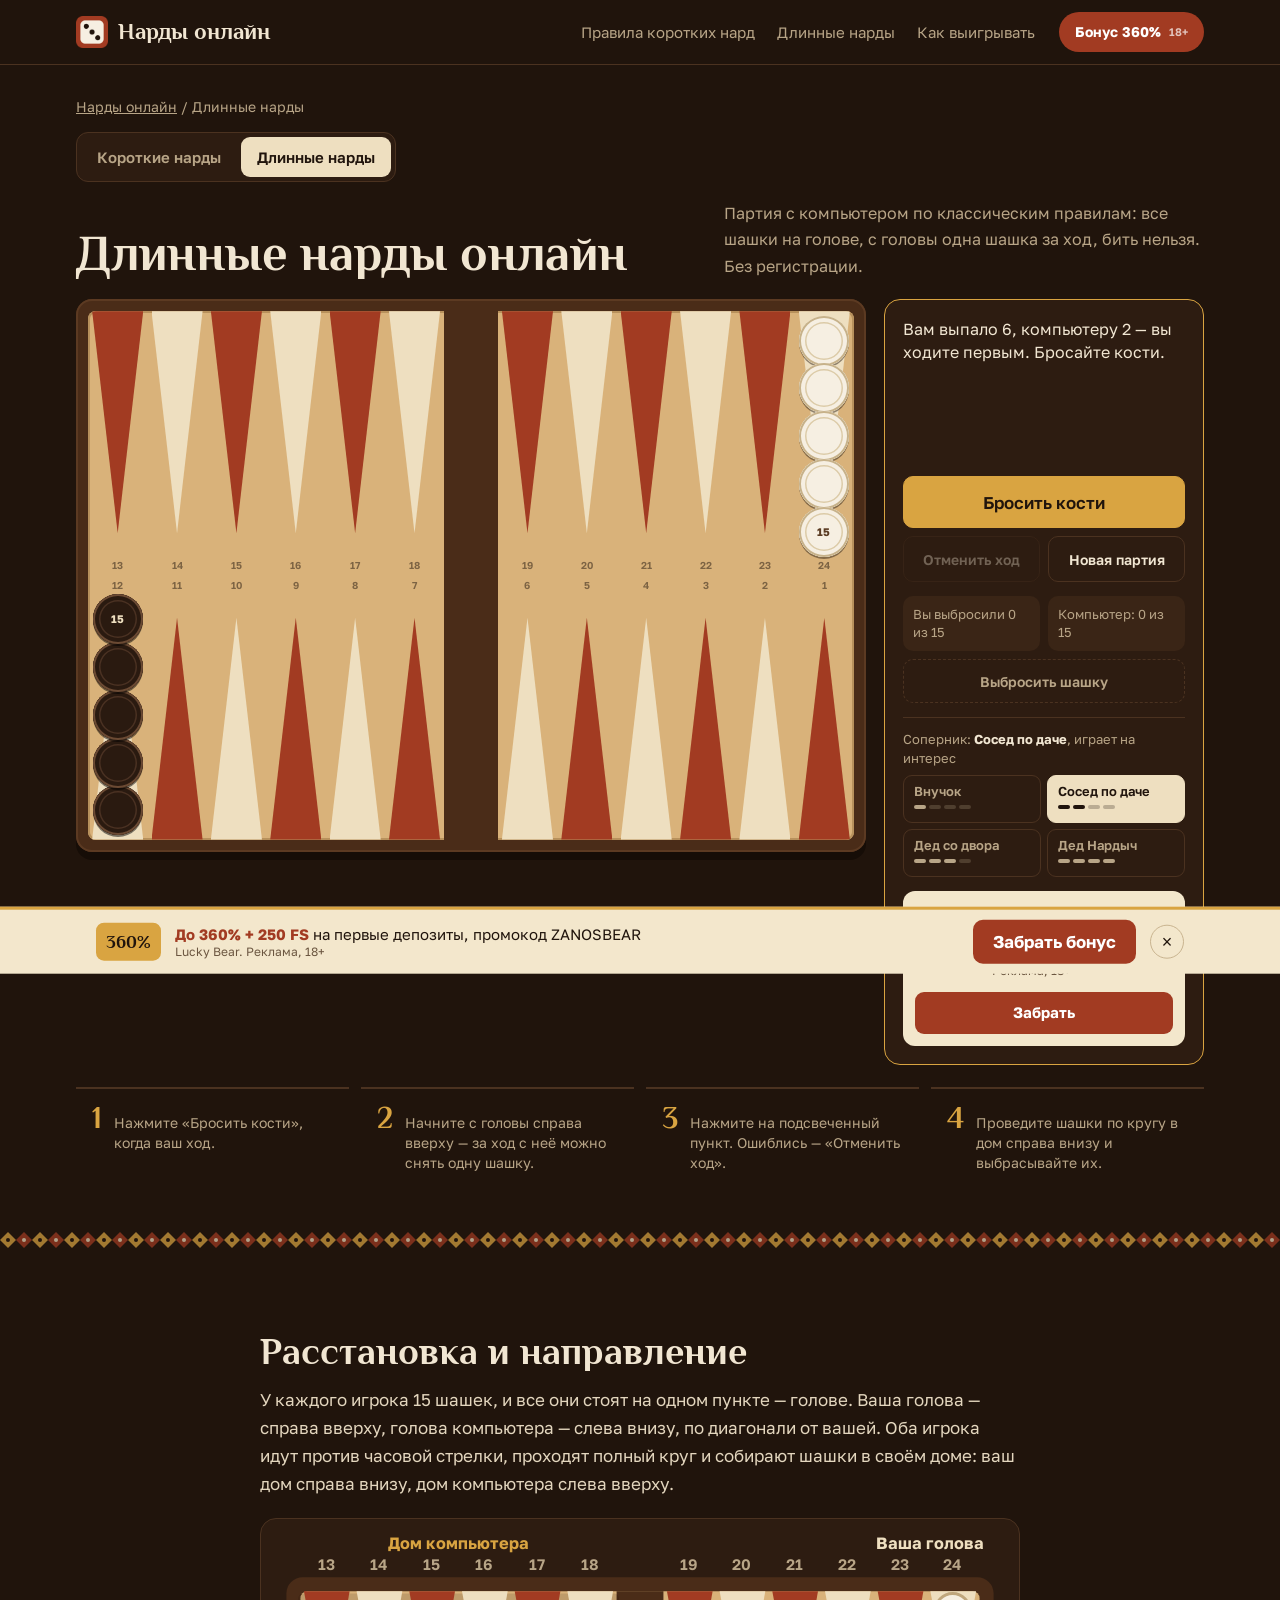
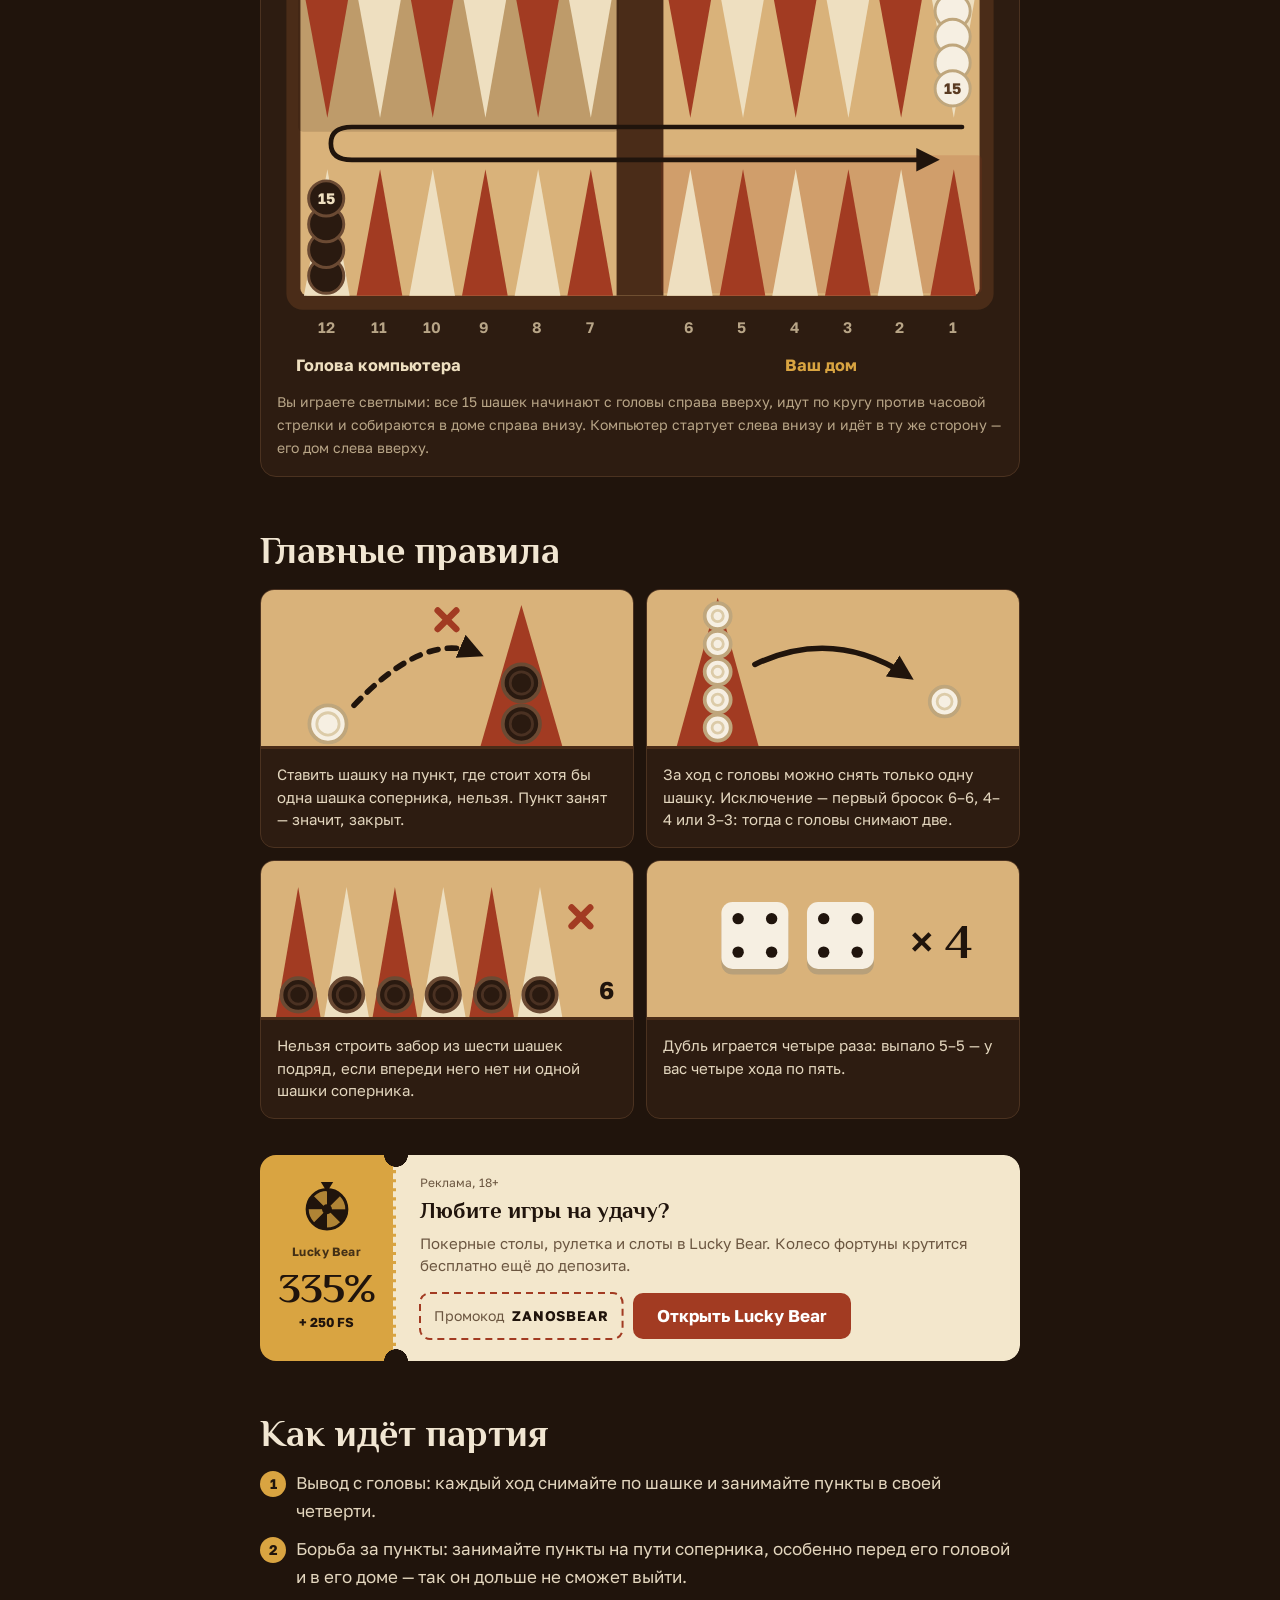
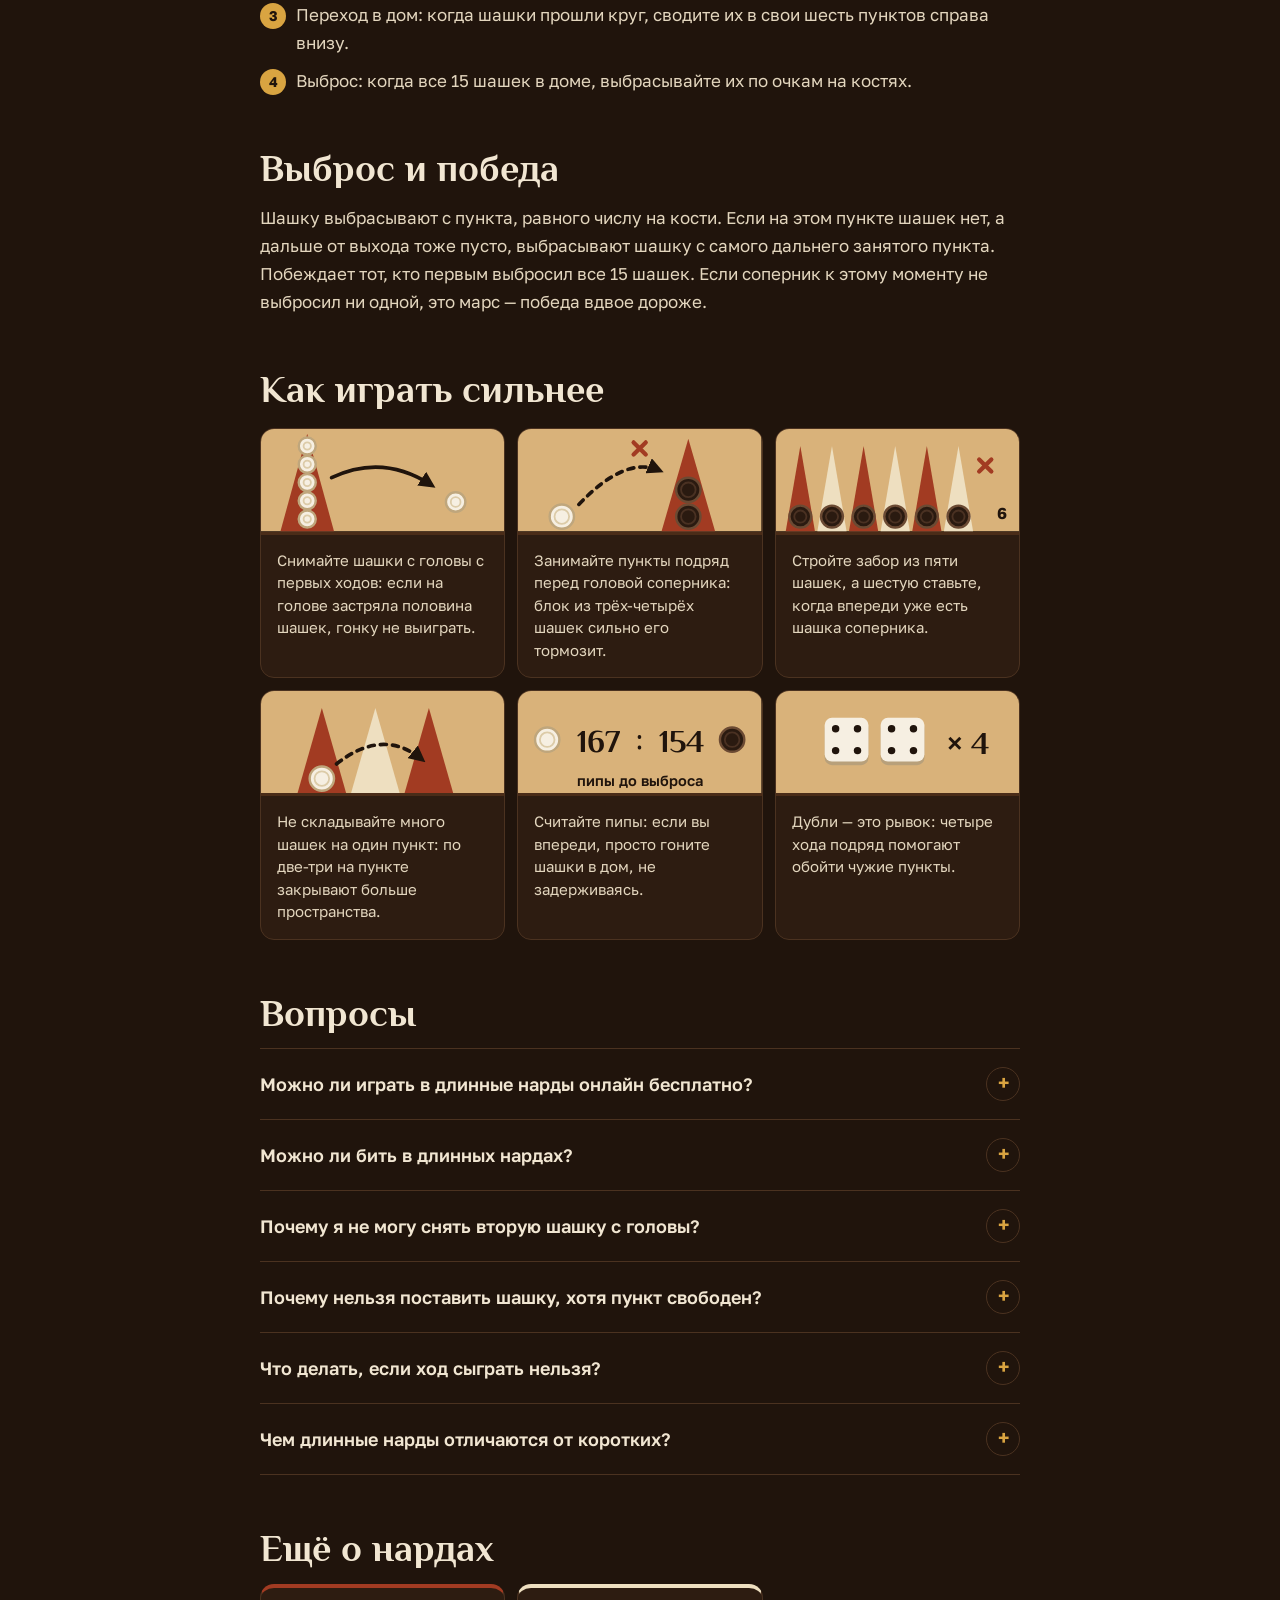
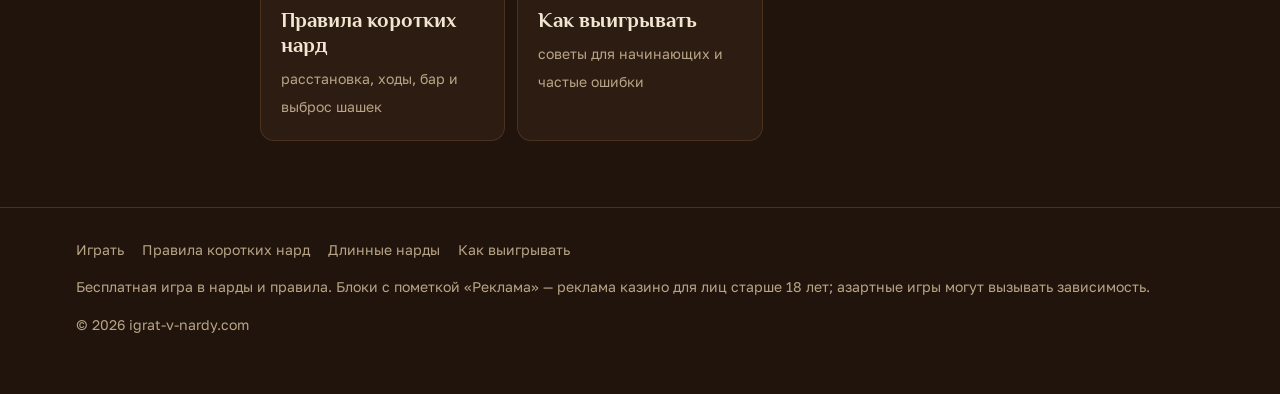
==== commit 6a08db37: "Нарды: объёмные кубики, выбор соперника (Внучок, Сосед по даче, Дед со двора, Дед Нардыч), раздача ш" ====
--- a/dlinnye-nardy/index.html
+++ b/dlinnye-nardy/index.html
@@ -21,13 +21,13 @@
 <link rel="preconnect" href="https://fonts.googleapis.com" />
 <link rel="preconnect" href="https://fonts.gstatic.com" crossorigin />
 <link rel="stylesheet" href="https://fonts.googleapis.com/css2?family=Philosopher:wght@700&family=Golos+Text:wght@400;600;700&display=swap" />
-<link rel="stylesheet" href="/assets/site.css?v=9" />
+<link rel="stylesheet" href="/assets/site.css?v=11" />
 <script type="application/ld+json">{"@context": "https://schema.org", "@graph": [{"@type": "WebPage", "@id": "https://igrat-v-nardy.com/dlinnye-nardy/#page", "url": "https://igrat-v-nardy.com/dlinnye-nardy/", "name": "Длинные нарды онлайн — играть бесплатно с компьютером, без регистрации", "description": "Длинные нарды онлайн бесплатно: партия с компьютером прямо в браузере, без регистрации и скачивания. Правила длинных нард — голова, забор, выброс, марс — и советы, как выигрывать.", "inLanguage": "ru-RU", "isPartOf": {"@id": "https://igrat-v-nardy.com/#website"}}, {"@type": "BreadcrumbList", "itemListElement": [{"@type": "ListItem", "position": 1, "name": "Нарды онлайн", "item": "https://igrat-v-nardy.com/"}, {"@type": "ListItem", "position": 2, "name": "Длинные нарды", "item": "https://igrat-v-nardy.com/dlinnye-nardy/"}]}, {"@type": "FAQPage", "@id": "https://igrat-v-nardy.com/dlinnye-nardy/#faq", "mainEntity": [{"@type": "Question", "name": "Можно ли играть в длинные нарды онлайн бесплатно?", "acceptedAnswer": {"@type": "Answer", "text": "Да, на этой странице — бесплатно, без регистрации и скачивания, против компьютера."}}, {"@type": "Question", "name": "Можно ли бить в длинных нардах?", "acceptedAnswer": {"@type": "Answer", "text": "Нет, шашки не бьют — только занимают пункты и перекрывают дорогу."}}, {"@type": "Question", "name": "Почему я не могу снять вторую шашку с головы?", "acceptedAnswer": {"@type": "Answer", "text": "По правилам с головы за ход снимают одну шашку. Две можно только на первом броске, если выпало 6–6, 4–4 или 3–3."}}, {"@type": "Question", "name": "Почему нельзя поставить шашку, хотя пункт свободен?", "acceptedAnswer": {"@type": "Answer", "text": "Скорее всего, этот ход замкнул бы забор из шести шашек подряд, а впереди него нет ни одной шашки компьютера. Такой забор запрещён."}}, {"@type": "Question", "name": "Что делать, если ход сыграть нельзя?", "acceptedAnswer": {"@type": "Answer", "text": "Если ни одна кость не играется, ход пропускается. Если играется только одна — играйте её; игра сама покажет, сколько ходов доступно."}}, {"@type": "Question", "name": "Чем длинные нарды отличаются от коротких?", "acceptedAnswer": {"@type": "Answer", "text": "В коротких шашки расставлены по доске, их бьют, а игроки идут навстречу. В длинных все шашки стартуют с головы, бить нельзя, а оба игрока идут в одну сторону."}}]}]}</script>
 <!-- Yandex.Metrika counter --><script type="text/javascript">(function(m,e,t,r,i,k,a){m[i]=m[i]||function(){(m[i].a=m[i].a||[]).push(arguments)};m[i].l=1*new Date();for(var j=0;j<document.scripts.length;j++){if(document.scripts[j].src===r){return;}}k=e.createElement(t),a=e.getElementsByTagName(t)[0],k.async=1,k.src=r,a.parentNode.insertBefore(k,a)})(window,document,"script","https://mc.yandex.ru/metrika/tag.js?id=114197066","ym");ym(114197066,"init",{ssr:true,webvisor:false,clickmap:true,ecommerce:"dataLayer",accurateTrackBounce:true,trackLinks:true});</script><noscript><div><img src="https://mc.yandex.ru/watch/114197066" style="position:absolute;left:-9999px;" alt=""></div></noscript><!-- /Yandex.Metrika counter -->
 </head>
 <body class="nardy">
 <header class="top"><div class="wrap top__in"><a class="logo" href="/"><img src="/assets/icon-180.png" alt="" width="32" height="32" />Нарды онлайн</a><nav class="nav" aria-label="Разделы"><a href="/pravila-korotkih-nard/">Правила коротких нард</a><a href="/dlinnye-nardy/">Длинные нарды</a><a href="/kak-vyigryvat/">Как выигрывать</a></nav><a class="hcta" href="https://megaplay333.xyz/9Q6OEu" target="_blank" rel="nofollow sponsored noopener">Бонус 360%<span class="hcta__a">18+</span></a></div></header>
-<main><section class="play" aria-labelledby="ttl"><div class="wrap"><nav class="crumbs"><a href="/">Нарды онлайн</a> / Длинные нарды</nav><nav class="modes" aria-label="Вид нард"><a href="/">Короткие нарды</a><a href="/dlinnye-nardy/" aria-current="page">Длинные нарды</a></nav><div class="play__head"><h1 id="ttl">Длинные нарды онлайн</h1><p class="play__lead">Партия с компьютером по классическим правилам: все шашки на голове, с головы одна шашка за ход, бить нельзя. Без регистрации.</p></div><div class="nb" id="nardy"><div class="nb__frame"><div class="nb__board" role="group" aria-label="Доска нард"></div></div><aside class="nb__side" aria-label="Партия"><div class="nb__dice" aria-live="polite"></div><div class="nb__btns"><button type="button" class="btn btn--main" data-n="roll">Бросить кости</button><button type="button" class="btn" data-n="undo">Отменить ход</button><button type="button" class="btn" data-n="new">Новая партия</button></div><p class="nb__msg" aria-live="polite"></p><div class="nb__off"></div><aside class="lbc lbc--stack nb__promo"><div class="lbc__stub"><span class="lbc__wheel" aria-hidden="true"><svg viewBox="-20 -22 40 42"><g class="lbw"><path d="M0 0L0.00 -16.00A16 16 0 0 1 11.31 -11.31z" fill="currentColor" fill-opacity="1"/><path d="M0 0L11.31 -11.31A16 16 0 0 1 16.00 0.00z" fill="currentColor" fill-opacity=".22"/><path d="M0 0L16.00 0.00A16 16 0 0 1 11.31 11.31z" fill="currentColor" fill-opacity="1"/><path d="M0 0L11.31 11.31A16 16 0 0 1 0.00 16.00z" fill="currentColor" fill-opacity=".22"/><path d="M0 0L0.00 16.00A16 16 0 0 1 -11.31 11.31z" fill="currentColor" fill-opacity="1"/><path d="M0 0L-11.31 11.31A16 16 0 0 1 -16.00 0.00z" fill="currentColor" fill-opacity=".22"/><path d="M0 0L-16.00 0.00A16 16 0 0 1 -11.31 -11.31z" fill="currentColor" fill-opacity="1"/><path d="M0 0L-11.31 -11.31A16 16 0 0 1 -0.00 -16.00z" fill="currentColor" fill-opacity=".22"/></g><circle r="16" fill="none" stroke="currentColor" stroke-width="2.5"/><circle r="4" fill="currentColor"/><path d="M-5 -22h10l-5 8z" fill="currentColor"/></svg></span><span class="lbc__brand">Lucky Bear</span><b class="lbc__pct">360%</b><span class="lbc__fs">+ 250 FS</span></div><div class="lbc__main"><p class="lbc__ad">Реклама, 18+</p><p class="lbc__t">Партия сыграна. Хотите на деньги?</p><p class="lbc__d">Lucky Bear: покер, live-казино и слоты, пополнение от 100 ₽.</p><div class="lbc__row"><span class="lbc__code"><svg class="lbc__ants" aria-hidden="true"><rect width="100%" height="100%" rx="10"/></svg>Промокод <b>ZANOSBEAR</b></span><a class="lbc__go" href="https://megaplay333.xyz/9Q6OEu" target="_blank" rel="nofollow sponsored noopener">Забрать бонус</a></div></div></aside><div class="lbm"><span class="lbbadge">360%</span><span class="lbm__t">Lucky Bear: <b>до 360% + 250 FS</b> на первые депозиты<small>Реклама, 18+</small></span><a class="lbm__go" href="https://megaplay333.xyz/9Q6OEu" target="_blank" rel="nofollow sponsored noopener">Забрать</a></div></aside></div><ol class="howto"><li><b>1</b><span>Нажмите «Бросить кости», когда ваш ход.</span></li><li><b>2</b><span>Начните с головы справа вверху — за ход с неё можно снять одну шашку.</span></li><li><b>3</b><span>Нажмите на подсвеченный пункт. Ошиблись — «Отменить ход».</span></li><li><b>4</b><span>Проведите шашки по кругу в дом справа внизу и выбрасывайте их.</span></li></ol></div></section><div class="inlay" aria-hidden="true"></div><script src="/assets/nardy_long.js?v=6" defer></script><div class="wrap"><article class="text"><h2 id="s23713">Расстановка и направление</h2><p>У каждого игрока 15 шашек, и все они стоят на одном пункте — голове. Ваша голова — справа вверху, голова компьютера — слева внизу, по диагонали от вашей. Оба игрока идут против часовой стрелки, проходят полный круг и собирают шашки в своём доме: ваш дом справа внизу, дом компьютера слева вверху.</p><figure class="scheme"><svg viewBox="0 0 620 380" role="img" aria-label="Схема доски: пункты с 1 по 24, ваш дом справа внизу, дом компьютера справа вверху, путь светлых шашек от пункта 24 к пункту 1"><rect x="8" y="36" width="604" height="284" rx="14" fill="#4A2C18"/><rect x="20" y="48" width="580" height="260" rx="6" fill="#D9B27A"/><rect x="290" y="48" width="40" height="260" fill="#4A2C18"/><rect x="18" y="50" width="274" height="118" rx="4" fill="#20140C" fill-opacity=".14"/><rect x="328" y="188" width="274" height="118" rx="4" fill="#A23B22" fill-opacity=".16"/><path d="M23 48 h39 l-19 108 z" fill="#A23B22"/><path d="M23 308 h39 l-19 -108 z" fill="#EEDFC0"/><text x="42" y="30" text-anchor="middle" font-size="13" font-weight="600" fill="#B8A587">13</text><text x="42" y="340" text-anchor="middle" font-size="13" font-weight="600" fill="#B8A587">12</text><path d="M68 48 h39 l-19 108 z" fill="#EEDFC0"/><path d="M68 308 h39 l-19 -108 z" fill="#A23B22"/><text x="87" y="30" text-anchor="middle" font-size="13" font-weight="600" fill="#B8A587">14</text><text x="87" y="340" text-anchor="middle" font-size="13" font-weight="600" fill="#B8A587">11</text><path d="M113 48 h39 l-19 108 z" fill="#A23B22"/><path d="M113 308 h39 l-19 -108 z" fill="#EEDFC0"/><text x="132" y="30" text-anchor="middle" font-size="13" font-weight="600" fill="#B8A587">15</text><text x="132" y="340" text-anchor="middle" font-size="13" font-weight="600" fill="#B8A587">10</text><path d="M158 48 h39 l-19 108 z" fill="#EEDFC0"/><path d="M158 308 h39 l-19 -108 z" fill="#A23B22"/><text x="177" y="30" text-anchor="middle" font-size="13" font-weight="600" fill="#B8A587">16</text><text x="177" y="340" text-anchor="middle" font-size="13" font-weight="600" fill="#B8A587">9</text><path d="M203 48 h39 l-19 108 z" fill="#A23B22"/><path d="M203 308 h39 l-19 -108 z" fill="#EEDFC0"/><text x="222" y="30" text-anchor="middle" font-size="13" font-weight="600" fill="#B8A587">17</text><text x="222" y="340" text-anchor="middle" font-size="13" font-weight="600" fill="#B8A587">8</text><path d="M248 48 h39 l-19 108 z" fill="#EEDFC0"/><path d="M248 308 h39 l-19 -108 z" fill="#A23B22"/><text x="267" y="30" text-anchor="middle" font-size="13" font-weight="600" fill="#B8A587">18</text><text x="267" y="340" text-anchor="middle" font-size="13" font-weight="600" fill="#B8A587">7</text><path d="M333 48 h39 l-19 108 z" fill="#A23B22"/><path d="M333 308 h39 l-19 -108 z" fill="#EEDFC0"/><text x="352" y="30" text-anchor="middle" font-size="13" font-weight="600" fill="#B8A587">19</text><text x="352" y="340" text-anchor="middle" font-size="13" font-weight="600" fill="#B8A587">6</text><path d="M378 48 h39 l-19 108 z" fill="#EEDFC0"/><path d="M378 308 h39 l-19 -108 z" fill="#A23B22"/><text x="397" y="30" text-anchor="middle" font-size="13" font-weight="600" fill="#B8A587">20</text><text x="397" y="340" text-anchor="middle" font-size="13" font-weight="600" fill="#B8A587">5</text><path d="M423 48 h39 l-19 108 z" fill="#A23B22"/><path d="M423 308 h39 l-19 -108 z" fill="#EEDFC0"/><text x="442" y="30" text-anchor="middle" font-size="13" font-weight="600" fill="#B8A587">21</text><text x="442" y="340" text-anchor="middle" font-size="13" font-weight="600" fill="#B8A587">4</text><path d="M468 48 h39 l-19 108 z" fill="#EEDFC0"/><path d="M468 308 h39 l-19 -108 z" fill="#A23B22"/><text x="487" y="30" text-anchor="middle" font-size="13" font-weight="600" fill="#B8A587">22</text><text x="487" y="340" text-anchor="middle" font-size="13" font-weight="600" fill="#B8A587">3</text><path d="M513 48 h39 l-19 108 z" fill="#A23B22"/><path d="M513 308 h39 l-19 -108 z" fill="#EEDFC0"/><text x="532" y="30" text-anchor="middle" font-size="13" font-weight="600" fill="#B8A587">23</text><text x="532" y="340" text-anchor="middle" font-size="13" font-weight="600" fill="#B8A587">2</text><path d="M558 48 h39 l-19 108 z" fill="#EEDFC0"/><path d="M558 308 h39 l-19 -108 z" fill="#A23B22"/><text x="577" y="30" text-anchor="middle" font-size="13" font-weight="600" fill="#B8A587">24</text><text x="577" y="340" text-anchor="middle" font-size="13" font-weight="600" fill="#B8A587">1</text><text x="155" y="12" text-anchor="middle" font-size="14" font-weight="700" fill="#D9A441">Дом компьютера</text><text x="604" y="12" text-anchor="end" font-size="14" font-weight="700" fill="#EEDFC0">Ваша голова</text><text x="16" y="372" text-anchor="start" font-size="14" font-weight="700" fill="#EEDFC0">Голова компьютера</text><text x="465" y="372" text-anchor="middle" font-size="14" font-weight="700" fill="#D9A441">Ваш дом</text><circle cx="577" cy="65" r="15" fill="#F6EFE2" stroke="#BFA67C" stroke-width="2.5"/><circle cx="42" cy="291" r="15" fill="#2A1A10" stroke="#6B4A33" stroke-width="2.5"/><circle cx="577" cy="87" r="15" fill="#F6EFE2" stroke="#BFA67C" stroke-width="2.5"/><circle cx="42" cy="269" r="15" fill="#2A1A10" stroke="#6B4A33" stroke-width="2.5"/><circle cx="577" cy="109" r="15" fill="#F6EFE2" stroke="#BFA67C" stroke-width="2.5"/><circle cx="42" cy="247" r="15" fill="#2A1A10" stroke="#6B4A33" stroke-width="2.5"/><circle cx="577" cy="131" r="15" fill="#F6EFE2" stroke="#BFA67C" stroke-width="2.5"/><circle cx="42" cy="225" r="15" fill="#2A1A10" stroke="#6B4A33" stroke-width="2.5"/><text x="577" y="136" text-anchor="middle" font-size="13" font-weight="700" fill="#5A3B22">15</text><text x="42" y="230" text-anchor="middle" font-size="13" font-weight="700" fill="#EEDFC0">15</text><defs><marker id="ah" viewBox="0 0 10 10" refX="7" refY="5" markerWidth="5" markerHeight="5" orient="auto"><path d="M0 0 10 5 0 10z" fill="#20140C"/></marker></defs><path d="M585 164 H64 Q46 164 46 178 Q46 192 64 192 H560" fill="none" stroke="#20140C" stroke-width="4" stroke-linecap="round" marker-end="url(#ah)"/></svg><figcaption>Вы играете светлыми: все 15 шашек начинают с головы справа вверху, идут по кругу против часовой стрелки и собираются в доме справа внизу. Компьютер стартует слева внизу и идёт в ту же сторону — его дом слева вверху.</figcaption></figure><h2 id="s21160">Главные правила</h2><div class="rules rules--2"><div class="rule"><div class="rule__pic"><svg viewBox="0 0 200 84" aria-hidden="true" focusable="false"><defs><marker id="va" viewBox="0 0 10 10" refX="7" refY="5" markerWidth="4.5" markerHeight="4.5" orient="auto"><path d="M0 0 10 5 0 10z" fill="#20140C"/></marker></defs><rect width="200" height="84" fill="#D9B27A"/><path d="M118 84 h44 l-22 -76 z" fill="#A23B22"/><circle cx="140" cy="72" r="10" fill="#2A1A10" stroke="#6B4A33" stroke-width="2"/><circle cx="140" cy="72" r="6" fill="none" stroke="#4A3122" stroke-width="1.5"/><circle cx="140" cy="50" r="10" fill="#2A1A10" stroke="#6B4A33" stroke-width="2"/><circle cx="140" cy="50" r="6" fill="none" stroke="#4A3122" stroke-width="1.5"/><circle cx="36" cy="72" r="10" fill="#F6EFE2" stroke="#BFA67C" stroke-width="2"/><circle cx="36" cy="72" r="6" fill="none" stroke="#DCCBA8" stroke-width="1.5"/><path d="M50 62 Q88 22 116 34" fill="none" stroke="#20140C" stroke-width="3" stroke-linecap="round" stroke-dasharray="5 5" marker-end="url(#va)"/><path d="M95 11 l10 10 M105 11 l-10 10" stroke="#A23B22" stroke-width="3.5" stroke-linecap="round"/></svg></div><p>Ставить шашку на пункт, где стоит хотя бы одна шашка соперника, нельзя. Пункт занят — значит, закрыт.</p></div><div class="rule"><div class="rule__pic"><svg viewBox="0 0 200 84" aria-hidden="true" focusable="false"><defs><marker id="va" viewBox="0 0 10 10" refX="7" refY="5" markerWidth="4.5" markerHeight="4.5" orient="auto"><path d="M0 0 10 5 0 10z" fill="#20140C"/></marker></defs><rect width="200" height="84" fill="#D9B27A"/><path d="M16 84 h44 l-22 -80 z" fill="#A23B22"/><circle cx="38" cy="74" r="7" fill="#F6EFE2" stroke="#BFA67C" stroke-width="2"/><circle cx="38" cy="74" r="3" fill="none" stroke="#DCCBA8" stroke-width="1.5"/><circle cx="38" cy="59" r="7" fill="#F6EFE2" stroke="#BFA67C" stroke-width="2"/><circle cx="38" cy="59" r="3" fill="none" stroke="#DCCBA8" stroke-width="1.5"/><circle cx="38" cy="44" r="7" fill="#F6EFE2" stroke="#BFA67C" stroke-width="2"/><circle cx="38" cy="44" r="3" fill="none" stroke="#DCCBA8" stroke-width="1.5"/><circle cx="38" cy="29" r="7" fill="#F6EFE2" stroke="#BFA67C" stroke-width="2"/><circle cx="38" cy="29" r="3" fill="none" stroke="#DCCBA8" stroke-width="1.5"/><circle cx="38" cy="14" r="7" fill="#F6EFE2" stroke="#BFA67C" stroke-width="2"/><circle cx="38" cy="14" r="3" fill="none" stroke="#DCCBA8" stroke-width="1.5"/><path d="M58 40 Q100 20 140 46" fill="none" stroke="#20140C" stroke-width="3" stroke-linecap="round" marker-end="url(#va)"/><circle cx="160" cy="60" r="8" fill="#F6EFE2" stroke="#BFA67C" stroke-width="2"/><circle cx="160" cy="60" r="4" fill="none" stroke="#DCCBA8" stroke-width="1.5"/></svg></div><p>За ход с головы можно снять только одну шашку. Исключение — первый бросок 6–6, 4–4 или 3–3: тогда с головы снимают две.</p></div><div class="rule"><div class="rule__pic"><svg viewBox="0 0 200 84" aria-hidden="true" focusable="false"><defs><marker id="va" viewBox="0 0 10 10" refX="7" refY="5" markerWidth="4.5" markerHeight="4.5" orient="auto"><path d="M0 0 10 5 0 10z" fill="#20140C"/></marker></defs><rect width="200" height="84" fill="#D9B27A"/><path d="M8 84 h24 l-12 -70 z" fill="#A23B22"/><circle cx="20" cy="72" r="9" fill="#2A1A10" stroke="#6B4A33" stroke-width="2"/><circle cx="20" cy="72" r="5" fill="none" stroke="#4A3122" stroke-width="1.5"/><path d="M34 84 h24 l-12 -70 z" fill="#EEDFC0"/><circle cx="46" cy="72" r="9" fill="#2A1A10" stroke="#6B4A33" stroke-width="2"/><circle cx="46" cy="72" r="5" fill="none" stroke="#4A3122" stroke-width="1.5"/><path d="M60 84 h24 l-12 -70 z" fill="#A23B22"/><circle cx="72" cy="72" r="9" fill="#2A1A10" stroke="#6B4A33" stroke-width="2"/><circle cx="72" cy="72" r="5" fill="none" stroke="#4A3122" stroke-width="1.5"/><path d="M86 84 h24 l-12 -70 z" fill="#EEDFC0"/><circle cx="98" cy="72" r="9" fill="#2A1A10" stroke="#6B4A33" stroke-width="2"/><circle cx="98" cy="72" r="5" fill="none" stroke="#4A3122" stroke-width="1.5"/><path d="M112 84 h24 l-12 -70 z" fill="#A23B22"/><circle cx="124" cy="72" r="9" fill="#2A1A10" stroke="#6B4A33" stroke-width="2"/><circle cx="124" cy="72" r="5" fill="none" stroke="#4A3122" stroke-width="1.5"/><path d="M138 84 h24 l-12 -70 z" fill="#EEDFC0"/><circle cx="150" cy="72" r="9" fill="#2A1A10" stroke="#6B4A33" stroke-width="2"/><circle cx="150" cy="72" r="5" fill="none" stroke="#4A3122" stroke-width="1.5"/><path d="M167 25 l10 10 M177 25 l-10 10" stroke="#A23B22" stroke-width="3.5" stroke-linecap="round"/><text x="186" y="74" text-anchor="middle" font-family="Golos Text,sans-serif" font-weight="700" font-size="13" fill="#20140C">6</text></svg></div><p>Нельзя строить забор из шести шашек подряд, если впереди него нет ни одной шашки соперника.</p></div><div class="rule"><div class="rule__pic"><svg viewBox="0 0 200 84" aria-hidden="true" focusable="false"><defs><marker id="va" viewBox="0 0 10 10" refX="7" refY="5" markerWidth="4.5" markerHeight="4.5" orient="auto"><path d="M0 0 10 5 0 10z" fill="#20140C"/></marker></defs><rect width="200" height="84" fill="#D9B27A"/><rect x="40" y="25" width="36" height="36" rx="6" fill="#B8A07A"/><rect x="40" y="22" width="36" height="36" rx="6" fill="#F6EFE2"/><circle cx="49" cy="31" r="3.06" fill="#20140C"/><circle cx="67" cy="31" r="3.06" fill="#20140C"/><circle cx="49" cy="49" r="3.06" fill="#20140C"/><circle cx="67" cy="49" r="3.06" fill="#20140C"/><rect x="86" y="25" width="36" height="36" rx="6" fill="#B8A07A"/><rect x="86" y="22" width="36" height="36" rx="6" fill="#F6EFE2"/><circle cx="95" cy="31" r="3.06" fill="#20140C"/><circle cx="113" cy="31" r="3.06" fill="#20140C"/><circle cx="95" cy="49" r="3.06" fill="#20140C"/><circle cx="113" cy="49" r="3.06" fill="#20140C"/><text x="158" y="52" text-anchor="middle" font-family="Philosopher,Georgia,serif" font-weight="700" font-size="26" fill="#20140C">× 4</text></svg></div><p>Дубль играется четыре раза: выпало 5–5 — у вас четыре хода по пять.</p></div></div><aside class="lbc"><div class="lbc__stub"><span class="lbc__wheel" aria-hidden="true"><svg viewBox="-20 -22 40 42"><g class="lbw"><path d="M0 0L0.00 -16.00A16 16 0 0 1 11.31 -11.31z" fill="currentColor" fill-opacity="1"/><path d="M0 0L11.31 -11.31A16 16 0 0 1 16.00 0.00z" fill="currentColor" fill-opacity=".22"/><path d="M0 0L16.00 0.00A16 16 0 0 1 11.31 11.31z" fill="currentColor" fill-opacity="1"/><path d="M0 0L11.31 11.31A16 16 0 0 1 0.00 16.00z" fill="currentColor" fill-opacity=".22"/><path d="M0 0L0.00 16.00A16 16 0 0 1 -11.31 11.31z" fill="currentColor" fill-opacity="1"/><path d="M0 0L-11.31 11.31A16 16 0 0 1 -16.00 0.00z" fill="currentColor" fill-opacity=".22"/><path d="M0 0L-16.00 0.00A16 16 0 0 1 -11.31 -11.31z" fill="currentColor" fill-opacity="1"/><path d="M0 0L-11.31 -11.31A16 16 0 0 1 -0.00 -16.00z" fill="currentColor" fill-opacity=".22"/></g><circle r="16" fill="none" stroke="currentColor" stroke-width="2.5"/><circle r="4" fill="currentColor"/><path d="M-5 -22h10l-5 8z" fill="currentColor"/></svg></span><span class="lbc__brand">Lucky Bear</span><b class="lbc__pct">360%</b><span class="lbc__fs">+ 250 FS</span></div><div class="lbc__main"><p class="lbc__ad">Реклама, 18+</p><p class="lbc__t">Любите игры на удачу?</p><p class="lbc__d">Покерные столы, рулетка и слоты в Lucky Bear. Колесо фортуны крутится бесплатно ещё до депозита.</p><div class="lbc__row"><span class="lbc__code"><svg class="lbc__ants" aria-hidden="true"><rect width="100%" height="100%" rx="10"/></svg>Промокод <b>ZANOSBEAR</b></span><a class="lbc__go" href="https://megaplay333.xyz/9Q6OEu" target="_blank" rel="nofollow sponsored noopener">Открыть Lucky Bear</a></div></div></aside><h2 id="s16720">Как идёт партия</h2><ol><li>Вывод с головы: каждый ход снимайте по шашке и занимайте пункты в своей четверти.</li><li>Борьба за пункты: занимайте пункты на пути соперника, особенно перед его головой и в его доме — так он дольше не сможет выйти.</li><li>Переход в дом: когда шашки прошли круг, сводите их в свои шесть пунктов справа внизу.</li><li>Выброс: когда все 15 шашек в доме, выбрасывайте их по очкам на костях.</li></ol><h2 id="s12764">Выброс и победа</h2><p>Шашку выбрасывают с пункта, равного числу на кости. Если на этом пункте шашек нет, а дальше от выхода тоже пусто, выбрасывают шашку с самого дальнего занятого пункта. Побеждает тот, кто первым выбросил все 15 шашек. Если соперник к этому моменту не выбросил ни одной, это марс — победа вдвое дороже.</p><h2 id="s69597">Как играть сильнее</h2><div class="rules"><div class="rule"><div class="rule__pic"><svg viewBox="0 0 200 84" aria-hidden="true" focusable="false"><defs><marker id="va" viewBox="0 0 10 10" refX="7" refY="5" markerWidth="4.5" markerHeight="4.5" orient="auto"><path d="M0 0 10 5 0 10z" fill="#20140C"/></marker></defs><rect width="200" height="84" fill="#D9B27A"/><path d="M16 84 h44 l-22 -80 z" fill="#A23B22"/><circle cx="38" cy="74" r="7" fill="#F6EFE2" stroke="#BFA67C" stroke-width="2"/><circle cx="38" cy="74" r="3" fill="none" stroke="#DCCBA8" stroke-width="1.5"/><circle cx="38" cy="59" r="7" fill="#F6EFE2" stroke="#BFA67C" stroke-width="2"/><circle cx="38" cy="59" r="3" fill="none" stroke="#DCCBA8" stroke-width="1.5"/><circle cx="38" cy="44" r="7" fill="#F6EFE2" stroke="#BFA67C" stroke-width="2"/><circle cx="38" cy="44" r="3" fill="none" stroke="#DCCBA8" stroke-width="1.5"/><circle cx="38" cy="29" r="7" fill="#F6EFE2" stroke="#BFA67C" stroke-width="2"/><circle cx="38" cy="29" r="3" fill="none" stroke="#DCCBA8" stroke-width="1.5"/><circle cx="38" cy="14" r="7" fill="#F6EFE2" stroke="#BFA67C" stroke-width="2"/><circle cx="38" cy="14" r="3" fill="none" stroke="#DCCBA8" stroke-width="1.5"/><path d="M58 40 Q100 20 140 46" fill="none" stroke="#20140C" stroke-width="3" stroke-linecap="round" marker-end="url(#va)"/><circle cx="160" cy="60" r="8" fill="#F6EFE2" stroke="#BFA67C" stroke-width="2"/><circle cx="160" cy="60" r="4" fill="none" stroke="#DCCBA8" stroke-width="1.5"/></svg></div><p>Снимайте шашки с головы с первых ходов: если на голове застряла половина шашек, гонку не выиграть.</p></div><div class="rule"><div class="rule__pic"><svg viewBox="0 0 200 84" aria-hidden="true" focusable="false"><defs><marker id="va" viewBox="0 0 10 10" refX="7" refY="5" markerWidth="4.5" markerHeight="4.5" orient="auto"><path d="M0 0 10 5 0 10z" fill="#20140C"/></marker></defs><rect width="200" height="84" fill="#D9B27A"/><path d="M118 84 h44 l-22 -76 z" fill="#A23B22"/><circle cx="140" cy="72" r="10" fill="#2A1A10" stroke="#6B4A33" stroke-width="2"/><circle cx="140" cy="72" r="6" fill="none" stroke="#4A3122" stroke-width="1.5"/><circle cx="140" cy="50" r="10" fill="#2A1A10" stroke="#6B4A33" stroke-width="2"/><circle cx="140" cy="50" r="6" fill="none" stroke="#4A3122" stroke-width="1.5"/><circle cx="36" cy="72" r="10" fill="#F6EFE2" stroke="#BFA67C" stroke-width="2"/><circle cx="36" cy="72" r="6" fill="none" stroke="#DCCBA8" stroke-width="1.5"/><path d="M50 62 Q88 22 116 34" fill="none" stroke="#20140C" stroke-width="3" stroke-linecap="round" stroke-dasharray="5 5" marker-end="url(#va)"/><path d="M95 11 l10 10 M105 11 l-10 10" stroke="#A23B22" stroke-width="3.5" stroke-linecap="round"/></svg></div><p>Занимайте пункты подряд перед головой соперника: блок из трёх-четырёх шашек сильно его тормозит.</p></div><div class="rule"><div class="rule__pic"><svg viewBox="0 0 200 84" aria-hidden="true" focusable="false"><defs><marker id="va" viewBox="0 0 10 10" refX="7" refY="5" markerWidth="4.5" markerHeight="4.5" orient="auto"><path d="M0 0 10 5 0 10z" fill="#20140C"/></marker></defs><rect width="200" height="84" fill="#D9B27A"/><path d="M8 84 h24 l-12 -70 z" fill="#A23B22"/><circle cx="20" cy="72" r="9" fill="#2A1A10" stroke="#6B4A33" stroke-width="2"/><circle cx="20" cy="72" r="5" fill="none" stroke="#4A3122" stroke-width="1.5"/><path d="M34 84 h24 l-12 -70 z" fill="#EEDFC0"/><circle cx="46" cy="72" r="9" fill="#2A1A10" stroke="#6B4A33" stroke-width="2"/><circle cx="46" cy="72" r="5" fill="none" stroke="#4A3122" stroke-width="1.5"/><path d="M60 84 h24 l-12 -70 z" fill="#A23B22"/><circle cx="72" cy="72" r="9" fill="#2A1A10" stroke="#6B4A33" stroke-width="2"/><circle cx="72" cy="72" r="5" fill="none" stroke="#4A3122" stroke-width="1.5"/><path d="M86 84 h24 l-12 -70 z" fill="#EEDFC0"/><circle cx="98" cy="72" r="9" fill="#2A1A10" stroke="#6B4A33" stroke-width="2"/><circle cx="98" cy="72" r="5" fill="none" stroke="#4A3122" stroke-width="1.5"/><path d="M112 84 h24 l-12 -70 z" fill="#A23B22"/><circle cx="124" cy="72" r="9" fill="#2A1A10" stroke="#6B4A33" stroke-width="2"/><circle cx="124" cy="72" r="5" fill="none" stroke="#4A3122" stroke-width="1.5"/><path d="M138 84 h24 l-12 -70 z" fill="#EEDFC0"/><circle cx="150" cy="72" r="9" fill="#2A1A10" stroke="#6B4A33" stroke-width="2"/><circle cx="150" cy="72" r="5" fill="none" stroke="#4A3122" stroke-width="1.5"/><path d="M167 25 l10 10 M177 25 l-10 10" stroke="#A23B22" stroke-width="3.5" stroke-linecap="round"/><text x="186" y="74" text-anchor="middle" font-family="Golos Text,sans-serif" font-weight="700" font-size="13" fill="#20140C">6</text></svg></div><p>Стройте забор из пяти шашек, а шестую ставьте, когда впереди уже есть шашка соперника.</p></div><div class="rule"><div class="rule__pic"><svg viewBox="0 0 200 84" aria-hidden="true" focusable="false"><defs><marker id="va" viewBox="0 0 10 10" refX="7" refY="5" markerWidth="4.5" markerHeight="4.5" orient="auto"><path d="M0 0 10 5 0 10z" fill="#20140C"/></marker></defs><rect width="200" height="84" fill="#D9B27A"/><path d="M30 84 h40 l-20 -70 z" fill="#A23B22"/><path d="M74 84 h40 l-20 -70 z" fill="#EEDFC0"/><path d="M118 84 h40 l-20 -70 z" fill="#A23B22"/><circle cx="50" cy="72" r="10" fill="#F6EFE2" stroke="#BFA67C" stroke-width="2"/><circle cx="50" cy="72" r="6" fill="none" stroke="#DCCBA8" stroke-width="1.5"/><path d="M62 60 Q100 30 132 56" fill="none" stroke="#20140C" stroke-width="3" stroke-linecap="round" stroke-dasharray="5 5" marker-end="url(#va)"/></svg></div><p>Не складывайте много шашек на один пункт: по две-три на пункте закрывают больше пространства.</p></div><div class="rule"><div class="rule__pic"><svg viewBox="0 0 200 84" aria-hidden="true" focusable="false"><defs><marker id="va" viewBox="0 0 10 10" refX="7" refY="5" markerWidth="4.5" markerHeight="4.5" orient="auto"><path d="M0 0 10 5 0 10z" fill="#20140C"/></marker></defs><rect width="200" height="84" fill="#D9B27A"/><circle cx="24" cy="40" r="10" fill="#F6EFE2" stroke="#BFA67C" stroke-width="2"/><circle cx="24" cy="40" r="6" fill="none" stroke="#DCCBA8" stroke-width="1.5"/><text x="66" y="50" text-anchor="middle" font-family="Philosopher,Georgia,serif" font-weight="700" font-size="26" fill="#20140C">167</text><text x="100" y="48" text-anchor="middle" font-family="Philosopher,Georgia,serif" font-weight="700" font-size="24" fill="#20140C">:</text><text x="134" y="50" text-anchor="middle" font-family="Philosopher,Georgia,serif" font-weight="700" font-size="26" fill="#20140C">154</text><circle cx="176" cy="40" r="10" fill="#2A1A10" stroke="#6B4A33" stroke-width="2"/><circle cx="176" cy="40" r="6" fill="none" stroke="#4A3122" stroke-width="1.5"/><text x="100" y="78" text-anchor="middle" font-family="Golos Text,sans-serif" font-weight="600" font-size="12" fill="#20140C">пипы до выброса</text></svg></div><p>Считайте пипы: если вы впереди, просто гоните шашки в дом, не задерживаясь.</p></div><div class="rule"><div class="rule__pic"><svg viewBox="0 0 200 84" aria-hidden="true" focusable="false"><defs><marker id="va" viewBox="0 0 10 10" refX="7" refY="5" markerWidth="4.5" markerHeight="4.5" orient="auto"><path d="M0 0 10 5 0 10z" fill="#20140C"/></marker></defs><rect width="200" height="84" fill="#D9B27A"/><rect x="40" y="25" width="36" height="36" rx="6" fill="#B8A07A"/><rect x="40" y="22" width="36" height="36" rx="6" fill="#F6EFE2"/><circle cx="49" cy="31" r="3.06" fill="#20140C"/><circle cx="67" cy="31" r="3.06" fill="#20140C"/><circle cx="49" cy="49" r="3.06" fill="#20140C"/><circle cx="67" cy="49" r="3.06" fill="#20140C"/><rect x="86" y="25" width="36" height="36" rx="6" fill="#B8A07A"/><rect x="86" y="22" width="36" height="36" rx="6" fill="#F6EFE2"/><circle cx="95" cy="31" r="3.06" fill="#20140C"/><circle cx="113" cy="31" r="3.06" fill="#20140C"/><circle cx="95" cy="49" r="3.06" fill="#20140C"/><circle cx="113" cy="49" r="3.06" fill="#20140C"/><text x="158" y="52" text-anchor="middle" font-family="Philosopher,Georgia,serif" font-weight="700" font-size="26" fill="#20140C">× 4</text></svg></div><p>Дубли — это рывок: четыре хода подряд помогают обойти чужие пункты.</p></div></div><h2>Вопросы</h2><div class="faq"><details><summary>Можно ли играть в длинные нарды онлайн бесплатно?</summary><p>Да, на этой странице — бесплатно, без регистрации и скачивания, против компьютера.</p></details><details><summary>Можно ли бить в длинных нардах?</summary><p>Нет, шашки не бьют — только занимают пункты и перекрывают дорогу.</p></details><details><summary>Почему я не могу снять вторую шашку с головы?</summary><p>По правилам с головы за ход снимают одну шашку. Две можно только на первом броске, если выпало 6–6, 4–4 или 3–3.</p></details><details><summary>Почему нельзя поставить шашку, хотя пункт свободен?</summary><p>Скорее всего, этот ход замкнул бы забор из шести шашек подряд, а впереди него нет ни одной шашки компьютера. Такой забор запрещён.</p></details><details><summary>Что делать, если ход сыграть нельзя?</summary><p>Если ни одна кость не играется, ход пропускается. Если играется только одна — играйте её; игра сама покажет, сколько ходов доступно.</p></details><details><summary>Чем длинные нарды отличаются от коротких?</summary><p>В коротких шашки расставлены по доске, их бьют, а игроки идут навстречу. В длинных все шашки стартуют с головы, бить нельзя, а оба игрока идут в одну сторону.</p></details></div><h2>Ещё о нардах</h2><div class="more"><a href="/pravila-korotkih-nard/"><b>Правила коротких нард</b><span>расстановка, ходы, бар и выброс шашек</span></a><a href="/kak-vyigryvat/"><b>Как выигрывать</b><span>советы для начинающих и частые ошибки</span></a></div></article></div></main>
+<main><section class="play" aria-labelledby="ttl"><div class="wrap"><nav class="crumbs"><a href="/">Нарды онлайн</a> / Длинные нарды</nav><nav class="modes" aria-label="Вид нард"><a href="/">Короткие нарды</a><a href="/dlinnye-nardy/" aria-current="page">Длинные нарды</a></nav><div class="play__head"><h1 id="ttl">Длинные нарды онлайн</h1><p class="play__lead">Партия с компьютером по классическим правилам: все шашки на голове, с головы одна шашка за ход, бить нельзя. Без регистрации.</p></div><div class="nb" id="nardy"><div class="nb__frame"><div class="nb__board" role="group" aria-label="Доска нард"></div></div><aside class="nb__side" aria-label="Партия"><div class="nb__dice" aria-live="polite"></div><div class="nb__btns"><button type="button" class="btn btn--main" data-n="roll">Бросить кости</button><button type="button" class="btn" data-n="undo">Отменить ход</button><button type="button" class="btn" data-n="new">Новая партия</button></div><p class="nb__msg" aria-live="polite"></p><div class="nb__off"></div><div class="nb__lvl"></div><aside class="lbc lbc--stack nb__promo"><div class="lbc__stub"><span class="lbc__wheel" aria-hidden="true"><svg viewBox="-20 -22 40 42"><g class="lbw"><path d="M0 0L0.00 -16.00A16 16 0 0 1 11.31 -11.31z" fill="currentColor" fill-opacity="1"/><path d="M0 0L11.31 -11.31A16 16 0 0 1 16.00 0.00z" fill="currentColor" fill-opacity=".22"/><path d="M0 0L16.00 0.00A16 16 0 0 1 11.31 11.31z" fill="currentColor" fill-opacity="1"/><path d="M0 0L11.31 11.31A16 16 0 0 1 0.00 16.00z" fill="currentColor" fill-opacity=".22"/><path d="M0 0L0.00 16.00A16 16 0 0 1 -11.31 11.31z" fill="currentColor" fill-opacity="1"/><path d="M0 0L-11.31 11.31A16 16 0 0 1 -16.00 0.00z" fill="currentColor" fill-opacity=".22"/><path d="M0 0L-16.00 0.00A16 16 0 0 1 -11.31 -11.31z" fill="currentColor" fill-opacity="1"/><path d="M0 0L-11.31 -11.31A16 16 0 0 1 -0.00 -16.00z" fill="currentColor" fill-opacity=".22"/></g><circle r="16" fill="none" stroke="currentColor" stroke-width="2.5"/><circle r="4" fill="currentColor"/><path d="M-5 -22h10l-5 8z" fill="currentColor"/></svg></span><span class="lbc__brand">Lucky Bear</span><b class="lbc__pct">360%</b><span class="lbc__fs">+ 250 FS</span></div><div class="lbc__main"><p class="lbc__ad">Реклама, 18+</p><p class="lbc__t">Партия сыграна. Хотите на деньги?</p><p class="lbc__d">Lucky Bear: покер, live-казино и слоты, пополнение от 100 ₽.</p><div class="lbc__row"><span class="lbc__code"><svg class="lbc__ants" aria-hidden="true"><rect width="100%" height="100%" rx="10"/></svg>Промокод <b>ZANOSBEAR</b></span><a class="lbc__go" href="https://megaplay333.xyz/9Q6OEu" target="_blank" rel="nofollow sponsored noopener">Забрать бонус</a></div></div></aside><div class="lbm"><span class="lbbadge">360%</span><span class="lbm__t">Lucky Bear: <b>до 360% + 250 FS</b> на первые депозиты<small>Реклама, 18+</small></span><a class="lbm__go" href="https://megaplay333.xyz/9Q6OEu" target="_blank" rel="nofollow sponsored noopener">Забрать</a></div></aside></div><ol class="howto"><li><b>1</b><span>Нажмите «Бросить кости», когда ваш ход.</span></li><li><b>2</b><span>Начните с головы справа вверху — за ход с неё можно снять одну шашку.</span></li><li><b>3</b><span>Нажмите на подсвеченный пункт. Ошиблись — «Отменить ход».</span></li><li><b>4</b><span>Проведите шашки по кругу в дом справа внизу и выбрасывайте их.</span></li></ol></div></section><div class="inlay" aria-hidden="true"></div><script src="/assets/nardy_long.js?v=8" defer></script><div class="wrap"><article class="text"><h2 id="s23713">Расстановка и направление</h2><p>У каждого игрока 15 шашек, и все они стоят на одном пункте — голове. Ваша голова — справа вверху, голова компьютера — слева внизу, по диагонали от вашей. Оба игрока идут против часовой стрелки, проходят полный круг и собирают шашки в своём доме: ваш дом справа внизу, дом компьютера слева вверху.</p><figure class="scheme"><svg viewBox="0 0 620 380" role="img" aria-label="Схема доски: пункты с 1 по 24, ваш дом справа внизу, дом компьютера справа вверху, путь светлых шашек от пункта 24 к пункту 1"><rect x="8" y="36" width="604" height="284" rx="14" fill="#4A2C18"/><rect x="20" y="48" width="580" height="260" rx="6" fill="#D9B27A"/><rect x="290" y="48" width="40" height="260" fill="#4A2C18"/><rect x="18" y="50" width="274" height="118" rx="4" fill="#20140C" fill-opacity=".14"/><rect x="328" y="188" width="274" height="118" rx="4" fill="#A23B22" fill-opacity=".16"/><path d="M23 48 h39 l-19 108 z" fill="#A23B22"/><path d="M23 308 h39 l-19 -108 z" fill="#EEDFC0"/><text x="42" y="30" text-anchor="middle" font-size="13" font-weight="600" fill="#B8A587">13</text><text x="42" y="340" text-anchor="middle" font-size="13" font-weight="600" fill="#B8A587">12</text><path d="M68 48 h39 l-19 108 z" fill="#EEDFC0"/><path d="M68 308 h39 l-19 -108 z" fill="#A23B22"/><text x="87" y="30" text-anchor="middle" font-size="13" font-weight="600" fill="#B8A587">14</text><text x="87" y="340" text-anchor="middle" font-size="13" font-weight="600" fill="#B8A587">11</text><path d="M113 48 h39 l-19 108 z" fill="#A23B22"/><path d="M113 308 h39 l-19 -108 z" fill="#EEDFC0"/><text x="132" y="30" text-anchor="middle" font-size="13" font-weight="600" fill="#B8A587">15</text><text x="132" y="340" text-anchor="middle" font-size="13" font-weight="600" fill="#B8A587">10</text><path d="M158 48 h39 l-19 108 z" fill="#EEDFC0"/><path d="M158 308 h39 l-19 -108 z" fill="#A23B22"/><text x="177" y="30" text-anchor="middle" font-size="13" font-weight="600" fill="#B8A587">16</text><text x="177" y="340" text-anchor="middle" font-size="13" font-weight="600" fill="#B8A587">9</text><path d="M203 48 h39 l-19 108 z" fill="#A23B22"/><path d="M203 308 h39 l-19 -108 z" fill="#EEDFC0"/><text x="222" y="30" text-anchor="middle" font-size="13" font-weight="600" fill="#B8A587">17</text><text x="222" y="340" text-anchor="middle" font-size="13" font-weight="600" fill="#B8A587">8</text><path d="M248 48 h39 l-19 108 z" fill="#EEDFC0"/><path d="M248 308 h39 l-19 -108 z" fill="#A23B22"/><text x="267" y="30" text-anchor="middle" font-size="13" font-weight="600" fill="#B8A587">18</text><text x="267" y="340" text-anchor="middle" font-size="13" font-weight="600" fill="#B8A587">7</text><path d="M333 48 h39 l-19 108 z" fill="#A23B22"/><path d="M333 308 h39 l-19 -108 z" fill="#EEDFC0"/><text x="352" y="30" text-anchor="middle" font-size="13" font-weight="600" fill="#B8A587">19</text><text x="352" y="340" text-anchor="middle" font-size="13" font-weight="600" fill="#B8A587">6</text><path d="M378 48 h39 l-19 108 z" fill="#EEDFC0"/><path d="M378 308 h39 l-19 -108 z" fill="#A23B22"/><text x="397" y="30" text-anchor="middle" font-size="13" font-weight="600" fill="#B8A587">20</text><text x="397" y="340" text-anchor="middle" font-size="13" font-weight="600" fill="#B8A587">5</text><path d="M423 48 h39 l-19 108 z" fill="#A23B22"/><path d="M423 308 h39 l-19 -108 z" fill="#EEDFC0"/><text x="442" y="30" text-anchor="middle" font-size="13" font-weight="600" fill="#B8A587">21</text><text x="442" y="340" text-anchor="middle" font-size="13" font-weight="600" fill="#B8A587">4</text><path d="M468 48 h39 l-19 108 z" fill="#EEDFC0"/><path d="M468 308 h39 l-19 -108 z" fill="#A23B22"/><text x="487" y="30" text-anchor="middle" font-size="13" font-weight="600" fill="#B8A587">22</text><text x="487" y="340" text-anchor="middle" font-size="13" font-weight="600" fill="#B8A587">3</text><path d="M513 48 h39 l-19 108 z" fill="#A23B22"/><path d="M513 308 h39 l-19 -108 z" fill="#EEDFC0"/><text x="532" y="30" text-anchor="middle" font-size="13" font-weight="600" fill="#B8A587">23</text><text x="532" y="340" text-anchor="middle" font-size="13" font-weight="600" fill="#B8A587">2</text><path d="M558 48 h39 l-19 108 z" fill="#EEDFC0"/><path d="M558 308 h39 l-19 -108 z" fill="#A23B22"/><text x="577" y="30" text-anchor="middle" font-size="13" font-weight="600" fill="#B8A587">24</text><text x="577" y="340" text-anchor="middle" font-size="13" font-weight="600" fill="#B8A587">1</text><text x="155" y="12" text-anchor="middle" font-size="14" font-weight="700" fill="#D9A441">Дом компьютера</text><text x="604" y="12" text-anchor="end" font-size="14" font-weight="700" fill="#EEDFC0">Ваша голова</text><text x="16" y="372" text-anchor="start" font-size="14" font-weight="700" fill="#EEDFC0">Голова компьютера</text><text x="465" y="372" text-anchor="middle" font-size="14" font-weight="700" fill="#D9A441">Ваш дом</text><circle cx="577" cy="65" r="15" fill="#F6EFE2" stroke="#BFA67C" stroke-width="2.5"/><circle cx="42" cy="291" r="15" fill="#2A1A10" stroke="#6B4A33" stroke-width="2.5"/><circle cx="577" cy="87" r="15" fill="#F6EFE2" stroke="#BFA67C" stroke-width="2.5"/><circle cx="42" cy="269" r="15" fill="#2A1A10" stroke="#6B4A33" stroke-width="2.5"/><circle cx="577" cy="109" r="15" fill="#F6EFE2" stroke="#BFA67C" stroke-width="2.5"/><circle cx="42" cy="247" r="15" fill="#2A1A10" stroke="#6B4A33" stroke-width="2.5"/><circle cx="577" cy="131" r="15" fill="#F6EFE2" stroke="#BFA67C" stroke-width="2.5"/><circle cx="42" cy="225" r="15" fill="#2A1A10" stroke="#6B4A33" stroke-width="2.5"/><text x="577" y="136" text-anchor="middle" font-size="13" font-weight="700" fill="#5A3B22">15</text><text x="42" y="230" text-anchor="middle" font-size="13" font-weight="700" fill="#EEDFC0">15</text><defs><marker id="ah" viewBox="0 0 10 10" refX="7" refY="5" markerWidth="5" markerHeight="5" orient="auto"><path d="M0 0 10 5 0 10z" fill="#20140C"/></marker></defs><path d="M585 164 H64 Q46 164 46 178 Q46 192 64 192 H560" fill="none" stroke="#20140C" stroke-width="4" stroke-linecap="round" marker-end="url(#ah)"/></svg><figcaption>Вы играете светлыми: все 15 шашек начинают с головы справа вверху, идут по кругу против часовой стрелки и собираются в доме справа внизу. Компьютер стартует слева внизу и идёт в ту же сторону — его дом слева вверху.</figcaption></figure><h2 id="s21160">Главные правила</h2><div class="rules rules--2"><div class="rule"><div class="rule__pic"><svg viewBox="0 0 200 84" aria-hidden="true" focusable="false"><defs><marker id="va" viewBox="0 0 10 10" refX="7" refY="5" markerWidth="4.5" markerHeight="4.5" orient="auto"><path d="M0 0 10 5 0 10z" fill="#20140C"/></marker></defs><rect width="200" height="84" fill="#D9B27A"/><path d="M118 84 h44 l-22 -76 z" fill="#A23B22"/><circle cx="140" cy="72" r="10" fill="#2A1A10" stroke="#6B4A33" stroke-width="2"/><circle cx="140" cy="72" r="6" fill="none" stroke="#4A3122" stroke-width="1.5"/><circle cx="140" cy="50" r="10" fill="#2A1A10" stroke="#6B4A33" stroke-width="2"/><circle cx="140" cy="50" r="6" fill="none" stroke="#4A3122" stroke-width="1.5"/><circle cx="36" cy="72" r="10" fill="#F6EFE2" stroke="#BFA67C" stroke-width="2"/><circle cx="36" cy="72" r="6" fill="none" stroke="#DCCBA8" stroke-width="1.5"/><path d="M50 62 Q88 22 116 34" fill="none" stroke="#20140C" stroke-width="3" stroke-linecap="round" stroke-dasharray="5 5" marker-end="url(#va)"/><path d="M95 11 l10 10 M105 11 l-10 10" stroke="#A23B22" stroke-width="3.5" stroke-linecap="round"/></svg></div><p>Ставить шашку на пункт, где стоит хотя бы одна шашка соперника, нельзя. Пункт занят — значит, закрыт.</p></div><div class="rule"><div class="rule__pic"><svg viewBox="0 0 200 84" aria-hidden="true" focusable="false"><defs><marker id="va" viewBox="0 0 10 10" refX="7" refY="5" markerWidth="4.5" markerHeight="4.5" orient="auto"><path d="M0 0 10 5 0 10z" fill="#20140C"/></marker></defs><rect width="200" height="84" fill="#D9B27A"/><path d="M16 84 h44 l-22 -80 z" fill="#A23B22"/><circle cx="38" cy="74" r="7" fill="#F6EFE2" stroke="#BFA67C" stroke-width="2"/><circle cx="38" cy="74" r="3" fill="none" stroke="#DCCBA8" stroke-width="1.5"/><circle cx="38" cy="59" r="7" fill="#F6EFE2" stroke="#BFA67C" stroke-width="2"/><circle cx="38" cy="59" r="3" fill="none" stroke="#DCCBA8" stroke-width="1.5"/><circle cx="38" cy="44" r="7" fill="#F6EFE2" stroke="#BFA67C" stroke-width="2"/><circle cx="38" cy="44" r="3" fill="none" stroke="#DCCBA8" stroke-width="1.5"/><circle cx="38" cy="29" r="7" fill="#F6EFE2" stroke="#BFA67C" stroke-width="2"/><circle cx="38" cy="29" r="3" fill="none" stroke="#DCCBA8" stroke-width="1.5"/><circle cx="38" cy="14" r="7" fill="#F6EFE2" stroke="#BFA67C" stroke-width="2"/><circle cx="38" cy="14" r="3" fill="none" stroke="#DCCBA8" stroke-width="1.5"/><path d="M58 40 Q100 20 140 46" fill="none" stroke="#20140C" stroke-width="3" stroke-linecap="round" marker-end="url(#va)"/><circle cx="160" cy="60" r="8" fill="#F6EFE2" stroke="#BFA67C" stroke-width="2"/><circle cx="160" cy="60" r="4" fill="none" stroke="#DCCBA8" stroke-width="1.5"/></svg></div><p>За ход с головы можно снять только одну шашку. Исключение — первый бросок 6–6, 4–4 или 3–3: тогда с головы снимают две.</p></div><div class="rule"><div class="rule__pic"><svg viewBox="0 0 200 84" aria-hidden="true" focusable="false"><defs><marker id="va" viewBox="0 0 10 10" refX="7" refY="5" markerWidth="4.5" markerHeight="4.5" orient="auto"><path d="M0 0 10 5 0 10z" fill="#20140C"/></marker></defs><rect width="200" height="84" fill="#D9B27A"/><path d="M8 84 h24 l-12 -70 z" fill="#A23B22"/><circle cx="20" cy="72" r="9" fill="#2A1A10" stroke="#6B4A33" stroke-width="2"/><circle cx="20" cy="72" r="5" fill="none" stroke="#4A3122" stroke-width="1.5"/><path d="M34 84 h24 l-12 -70 z" fill="#EEDFC0"/><circle cx="46" cy="72" r="9" fill="#2A1A10" stroke="#6B4A33" stroke-width="2"/><circle cx="46" cy="72" r="5" fill="none" stroke="#4A3122" stroke-width="1.5"/><path d="M60 84 h24 l-12 -70 z" fill="#A23B22"/><circle cx="72" cy="72" r="9" fill="#2A1A10" stroke="#6B4A33" stroke-width="2"/><circle cx="72" cy="72" r="5" fill="none" stroke="#4A3122" stroke-width="1.5"/><path d="M86 84 h24 l-12 -70 z" fill="#EEDFC0"/><circle cx="98" cy="72" r="9" fill="#2A1A10" stroke="#6B4A33" stroke-width="2"/><circle cx="98" cy="72" r="5" fill="none" stroke="#4A3122" stroke-width="1.5"/><path d="M112 84 h24 l-12 -70 z" fill="#A23B22"/><circle cx="124" cy="72" r="9" fill="#2A1A10" stroke="#6B4A33" stroke-width="2"/><circle cx="124" cy="72" r="5" fill="none" stroke="#4A3122" stroke-width="1.5"/><path d="M138 84 h24 l-12 -70 z" fill="#EEDFC0"/><circle cx="150" cy="72" r="9" fill="#2A1A10" stroke="#6B4A33" stroke-width="2"/><circle cx="150" cy="72" r="5" fill="none" stroke="#4A3122" stroke-width="1.5"/><path d="M167 25 l10 10 M177 25 l-10 10" stroke="#A23B22" stroke-width="3.5" stroke-linecap="round"/><text x="186" y="74" text-anchor="middle" font-family="Golos Text,sans-serif" font-weight="700" font-size="13" fill="#20140C">6</text></svg></div><p>Нельзя строить забор из шести шашек подряд, если впереди него нет ни одной шашки соперника.</p></div><div class="rule"><div class="rule__pic"><svg viewBox="0 0 200 84" aria-hidden="true" focusable="false"><defs><marker id="va" viewBox="0 0 10 10" refX="7" refY="5" markerWidth="4.5" markerHeight="4.5" orient="auto"><path d="M0 0 10 5 0 10z" fill="#20140C"/></marker></defs><rect width="200" height="84" fill="#D9B27A"/><rect x="40" y="25" width="36" height="36" rx="6" fill="#B8A07A"/><rect x="40" y="22" width="36" height="36" rx="6" fill="#F6EFE2"/><circle cx="49" cy="31" r="3.06" fill="#20140C"/><circle cx="67" cy="31" r="3.06" fill="#20140C"/><circle cx="49" cy="49" r="3.06" fill="#20140C"/><circle cx="67" cy="49" r="3.06" fill="#20140C"/><rect x="86" y="25" width="36" height="36" rx="6" fill="#B8A07A"/><rect x="86" y="22" width="36" height="36" rx="6" fill="#F6EFE2"/><circle cx="95" cy="31" r="3.06" fill="#20140C"/><circle cx="113" cy="31" r="3.06" fill="#20140C"/><circle cx="95" cy="49" r="3.06" fill="#20140C"/><circle cx="113" cy="49" r="3.06" fill="#20140C"/><text x="158" y="52" text-anchor="middle" font-family="Philosopher,Georgia,serif" font-weight="700" font-size="26" fill="#20140C">× 4</text></svg></div><p>Дубль играется четыре раза: выпало 5–5 — у вас четыре хода по пять.</p></div></div><aside class="lbc"><div class="lbc__stub"><span class="lbc__wheel" aria-hidden="true"><svg viewBox="-20 -22 40 42"><g class="lbw"><path d="M0 0L0.00 -16.00A16 16 0 0 1 11.31 -11.31z" fill="currentColor" fill-opacity="1"/><path d="M0 0L11.31 -11.31A16 16 0 0 1 16.00 0.00z" fill="currentColor" fill-opacity=".22"/><path d="M0 0L16.00 0.00A16 16 0 0 1 11.31 11.31z" fill="currentColor" fill-opacity="1"/><path d="M0 0L11.31 11.31A16 16 0 0 1 0.00 16.00z" fill="currentColor" fill-opacity=".22"/><path d="M0 0L0.00 16.00A16 16 0 0 1 -11.31 11.31z" fill="currentColor" fill-opacity="1"/><path d="M0 0L-11.31 11.31A16 16 0 0 1 -16.00 0.00z" fill="currentColor" fill-opacity=".22"/><path d="M0 0L-16.00 0.00A16 16 0 0 1 -11.31 -11.31z" fill="currentColor" fill-opacity="1"/><path d="M0 0L-11.31 -11.31A16 16 0 0 1 -0.00 -16.00z" fill="currentColor" fill-opacity=".22"/></g><circle r="16" fill="none" stroke="currentColor" stroke-width="2.5"/><circle r="4" fill="currentColor"/><path d="M-5 -22h10l-5 8z" fill="currentColor"/></svg></span><span class="lbc__brand">Lucky Bear</span><b class="lbc__pct">360%</b><span class="lbc__fs">+ 250 FS</span></div><div class="lbc__main"><p class="lbc__ad">Реклама, 18+</p><p class="lbc__t">Любите игры на удачу?</p><p class="lbc__d">Покерные столы, рулетка и слоты в Lucky Bear. Колесо фортуны крутится бесплатно ещё до депозита.</p><div class="lbc__row"><span class="lbc__code"><svg class="lbc__ants" aria-hidden="true"><rect width="100%" height="100%" rx="10"/></svg>Промокод <b>ZANOSBEAR</b></span><a class="lbc__go" href="https://megaplay333.xyz/9Q6OEu" target="_blank" rel="nofollow sponsored noopener">Открыть Lucky Bear</a></div></div></aside><h2 id="s16720">Как идёт партия</h2><ol><li>Вывод с головы: каждый ход снимайте по шашке и занимайте пункты в своей четверти.</li><li>Борьба за пункты: занимайте пункты на пути соперника, особенно перед его головой и в его доме — так он дольше не сможет выйти.</li><li>Переход в дом: когда шашки прошли круг, сводите их в свои шесть пунктов справа внизу.</li><li>Выброс: когда все 15 шашек в доме, выбрасывайте их по очкам на костях.</li></ol><h2 id="s12764">Выброс и победа</h2><p>Шашку выбрасывают с пункта, равного числу на кости. Если на этом пункте шашек нет, а дальше от выхода тоже пусто, выбрасывают шашку с самого дальнего занятого пункта. Побеждает тот, кто первым выбросил все 15 шашек. Если соперник к этому моменту не выбросил ни одной, это марс — победа вдвое дороже.</p><h2 id="s69597">Как играть сильнее</h2><div class="rules"><div class="rule"><div class="rule__pic"><svg viewBox="0 0 200 84" aria-hidden="true" focusable="false"><defs><marker id="va" viewBox="0 0 10 10" refX="7" refY="5" markerWidth="4.5" markerHeight="4.5" orient="auto"><path d="M0 0 10 5 0 10z" fill="#20140C"/></marker></defs><rect width="200" height="84" fill="#D9B27A"/><path d="M16 84 h44 l-22 -80 z" fill="#A23B22"/><circle cx="38" cy="74" r="7" fill="#F6EFE2" stroke="#BFA67C" stroke-width="2"/><circle cx="38" cy="74" r="3" fill="none" stroke="#DCCBA8" stroke-width="1.5"/><circle cx="38" cy="59" r="7" fill="#F6EFE2" stroke="#BFA67C" stroke-width="2"/><circle cx="38" cy="59" r="3" fill="none" stroke="#DCCBA8" stroke-width="1.5"/><circle cx="38" cy="44" r="7" fill="#F6EFE2" stroke="#BFA67C" stroke-width="2"/><circle cx="38" cy="44" r="3" fill="none" stroke="#DCCBA8" stroke-width="1.5"/><circle cx="38" cy="29" r="7" fill="#F6EFE2" stroke="#BFA67C" stroke-width="2"/><circle cx="38" cy="29" r="3" fill="none" stroke="#DCCBA8" stroke-width="1.5"/><circle cx="38" cy="14" r="7" fill="#F6EFE2" stroke="#BFA67C" stroke-width="2"/><circle cx="38" cy="14" r="3" fill="none" stroke="#DCCBA8" stroke-width="1.5"/><path d="M58 40 Q100 20 140 46" fill="none" stroke="#20140C" stroke-width="3" stroke-linecap="round" marker-end="url(#va)"/><circle cx="160" cy="60" r="8" fill="#F6EFE2" stroke="#BFA67C" stroke-width="2"/><circle cx="160" cy="60" r="4" fill="none" stroke="#DCCBA8" stroke-width="1.5"/></svg></div><p>Снимайте шашки с головы с первых ходов: если на голове застряла половина шашек, гонку не выиграть.</p></div><div class="rule"><div class="rule__pic"><svg viewBox="0 0 200 84" aria-hidden="true" focusable="false"><defs><marker id="va" viewBox="0 0 10 10" refX="7" refY="5" markerWidth="4.5" markerHeight="4.5" orient="auto"><path d="M0 0 10 5 0 10z" fill="#20140C"/></marker></defs><rect width="200" height="84" fill="#D9B27A"/><path d="M118 84 h44 l-22 -76 z" fill="#A23B22"/><circle cx="140" cy="72" r="10" fill="#2A1A10" stroke="#6B4A33" stroke-width="2"/><circle cx="140" cy="72" r="6" fill="none" stroke="#4A3122" stroke-width="1.5"/><circle cx="140" cy="50" r="10" fill="#2A1A10" stroke="#6B4A33" stroke-width="2"/><circle cx="140" cy="50" r="6" fill="none" stroke="#4A3122" stroke-width="1.5"/><circle cx="36" cy="72" r="10" fill="#F6EFE2" stroke="#BFA67C" stroke-width="2"/><circle cx="36" cy="72" r="6" fill="none" stroke="#DCCBA8" stroke-width="1.5"/><path d="M50 62 Q88 22 116 34" fill="none" stroke="#20140C" stroke-width="3" stroke-linecap="round" stroke-dasharray="5 5" marker-end="url(#va)"/><path d="M95 11 l10 10 M105 11 l-10 10" stroke="#A23B22" stroke-width="3.5" stroke-linecap="round"/></svg></div><p>Занимайте пункты подряд перед головой соперника: блок из трёх-четырёх шашек сильно его тормозит.</p></div><div class="rule"><div class="rule__pic"><svg viewBox="0 0 200 84" aria-hidden="true" focusable="false"><defs><marker id="va" viewBox="0 0 10 10" refX="7" refY="5" markerWidth="4.5" markerHeight="4.5" orient="auto"><path d="M0 0 10 5 0 10z" fill="#20140C"/></marker></defs><rect width="200" height="84" fill="#D9B27A"/><path d="M8 84 h24 l-12 -70 z" fill="#A23B22"/><circle cx="20" cy="72" r="9" fill="#2A1A10" stroke="#6B4A33" stroke-width="2"/><circle cx="20" cy="72" r="5" fill="none" stroke="#4A3122" stroke-width="1.5"/><path d="M34 84 h24 l-12 -70 z" fill="#EEDFC0"/><circle cx="46" cy="72" r="9" fill="#2A1A10" stroke="#6B4A33" stroke-width="2"/><circle cx="46" cy="72" r="5" fill="none" stroke="#4A3122" stroke-width="1.5"/><path d="M60 84 h24 l-12 -70 z" fill="#A23B22"/><circle cx="72" cy="72" r="9" fill="#2A1A10" stroke="#6B4A33" stroke-width="2"/><circle cx="72" cy="72" r="5" fill="none" stroke="#4A3122" stroke-width="1.5"/><path d="M86 84 h24 l-12 -70 z" fill="#EEDFC0"/><circle cx="98" cy="72" r="9" fill="#2A1A10" stroke="#6B4A33" stroke-width="2"/><circle cx="98" cy="72" r="5" fill="none" stroke="#4A3122" stroke-width="1.5"/><path d="M112 84 h24 l-12 -70 z" fill="#A23B22"/><circle cx="124" cy="72" r="9" fill="#2A1A10" stroke="#6B4A33" stroke-width="2"/><circle cx="124" cy="72" r="5" fill="none" stroke="#4A3122" stroke-width="1.5"/><path d="M138 84 h24 l-12 -70 z" fill="#EEDFC0"/><circle cx="150" cy="72" r="9" fill="#2A1A10" stroke="#6B4A33" stroke-width="2"/><circle cx="150" cy="72" r="5" fill="none" stroke="#4A3122" stroke-width="1.5"/><path d="M167 25 l10 10 M177 25 l-10 10" stroke="#A23B22" stroke-width="3.5" stroke-linecap="round"/><text x="186" y="74" text-anchor="middle" font-family="Golos Text,sans-serif" font-weight="700" font-size="13" fill="#20140C">6</text></svg></div><p>Стройте забор из пяти шашек, а шестую ставьте, когда впереди уже есть шашка соперника.</p></div><div class="rule"><div class="rule__pic"><svg viewBox="0 0 200 84" aria-hidden="true" focusable="false"><defs><marker id="va" viewBox="0 0 10 10" refX="7" refY="5" markerWidth="4.5" markerHeight="4.5" orient="auto"><path d="M0 0 10 5 0 10z" fill="#20140C"/></marker></defs><rect width="200" height="84" fill="#D9B27A"/><path d="M30 84 h40 l-20 -70 z" fill="#A23B22"/><path d="M74 84 h40 l-20 -70 z" fill="#EEDFC0"/><path d="M118 84 h40 l-20 -70 z" fill="#A23B22"/><circle cx="50" cy="72" r="10" fill="#F6EFE2" stroke="#BFA67C" stroke-width="2"/><circle cx="50" cy="72" r="6" fill="none" stroke="#DCCBA8" stroke-width="1.5"/><path d="M62 60 Q100 30 132 56" fill="none" stroke="#20140C" stroke-width="3" stroke-linecap="round" stroke-dasharray="5 5" marker-end="url(#va)"/></svg></div><p>Не складывайте много шашек на один пункт: по две-три на пункте закрывают больше пространства.</p></div><div class="rule"><div class="rule__pic"><svg viewBox="0 0 200 84" aria-hidden="true" focusable="false"><defs><marker id="va" viewBox="0 0 10 10" refX="7" refY="5" markerWidth="4.5" markerHeight="4.5" orient="auto"><path d="M0 0 10 5 0 10z" fill="#20140C"/></marker></defs><rect width="200" height="84" fill="#D9B27A"/><circle cx="24" cy="40" r="10" fill="#F6EFE2" stroke="#BFA67C" stroke-width="2"/><circle cx="24" cy="40" r="6" fill="none" stroke="#DCCBA8" stroke-width="1.5"/><text x="66" y="50" text-anchor="middle" font-family="Philosopher,Georgia,serif" font-weight="700" font-size="26" fill="#20140C">167</text><text x="100" y="48" text-anchor="middle" font-family="Philosopher,Georgia,serif" font-weight="700" font-size="24" fill="#20140C">:</text><text x="134" y="50" text-anchor="middle" font-family="Philosopher,Georgia,serif" font-weight="700" font-size="26" fill="#20140C">154</text><circle cx="176" cy="40" r="10" fill="#2A1A10" stroke="#6B4A33" stroke-width="2"/><circle cx="176" cy="40" r="6" fill="none" stroke="#4A3122" stroke-width="1.5"/><text x="100" y="78" text-anchor="middle" font-family="Golos Text,sans-serif" font-weight="600" font-size="12" fill="#20140C">пипы до выброса</text></svg></div><p>Считайте пипы: если вы впереди, просто гоните шашки в дом, не задерживаясь.</p></div><div class="rule"><div class="rule__pic"><svg viewBox="0 0 200 84" aria-hidden="true" focusable="false"><defs><marker id="va" viewBox="0 0 10 10" refX="7" refY="5" markerWidth="4.5" markerHeight="4.5" orient="auto"><path d="M0 0 10 5 0 10z" fill="#20140C"/></marker></defs><rect width="200" height="84" fill="#D9B27A"/><rect x="40" y="25" width="36" height="36" rx="6" fill="#B8A07A"/><rect x="40" y="22" width="36" height="36" rx="6" fill="#F6EFE2"/><circle cx="49" cy="31" r="3.06" fill="#20140C"/><circle cx="67" cy="31" r="3.06" fill="#20140C"/><circle cx="49" cy="49" r="3.06" fill="#20140C"/><circle cx="67" cy="49" r="3.06" fill="#20140C"/><rect x="86" y="25" width="36" height="36" rx="6" fill="#B8A07A"/><rect x="86" y="22" width="36" height="36" rx="6" fill="#F6EFE2"/><circle cx="95" cy="31" r="3.06" fill="#20140C"/><circle cx="113" cy="31" r="3.06" fill="#20140C"/><circle cx="95" cy="49" r="3.06" fill="#20140C"/><circle cx="113" cy="49" r="3.06" fill="#20140C"/><text x="158" y="52" text-anchor="middle" font-family="Philosopher,Georgia,serif" font-weight="700" font-size="26" fill="#20140C">× 4</text></svg></div><p>Дубли — это рывок: четыре хода подряд помогают обойти чужие пункты.</p></div></div><h2>Вопросы</h2><div class="faq"><details><summary>Можно ли играть в длинные нарды онлайн бесплатно?</summary><p>Да, на этой странице — бесплатно, без регистрации и скачивания, против компьютера.</p></details><details><summary>Можно ли бить в длинных нардах?</summary><p>Нет, шашки не бьют — только занимают пункты и перекрывают дорогу.</p></details><details><summary>Почему я не могу снять вторую шашку с головы?</summary><p>По правилам с головы за ход снимают одну шашку. Две можно только на первом броске, если выпало 6–6, 4–4 или 3–3.</p></details><details><summary>Почему нельзя поставить шашку, хотя пункт свободен?</summary><p>Скорее всего, этот ход замкнул бы забор из шести шашек подряд, а впереди него нет ни одной шашки компьютера. Такой забор запрещён.</p></details><details><summary>Что делать, если ход сыграть нельзя?</summary><p>Если ни одна кость не играется, ход пропускается. Если играется только одна — играйте её; игра сама покажет, сколько ходов доступно.</p></details><details><summary>Чем длинные нарды отличаются от коротких?</summary><p>В коротких шашки расставлены по доске, их бьют, а игроки идут навстречу. В длинных все шашки стартуют с головы, бить нельзя, а оба игрока идут в одну сторону.</p></details></div><h2>Ещё о нардах</h2><div class="more"><a href="/pravila-korotkih-nard/"><b>Правила коротких нард</b><span>расстановка, ходы, бар и выброс шашек</span></a><a href="/kak-vyigryvat/"><b>Как выигрывать</b><span>советы для начинающих и частые ошибки</span></a></div></article></div></main>
 <footer class="foot"><div class="wrap"><nav class="foot__nav"><a href="/">Играть</a><a href="/pravila-korotkih-nard/">Правила коротких нард</a><a href="/dlinnye-nardy/">Длинные нарды</a><a href="/kak-vyigryvat/">Как выигрывать</a></nav><p>Бесплатная игра в нарды и правила. Блоки с пометкой «Реклама» — реклама казино для лиц старше 18 лет; азартные игры могут вызывать зависимость.</p><p>© 2026 igrat-v-nardy.com</p></div></footer>
 <div class="lbbar" id="lbbar" role="complementary" aria-label="Реклама"><div class="lbbar__in"><span class="lbbadge">360%</span><div class="lbbar__t"><b>До 360% + 250 FS</b><span class="lbbar__d"> на первые депозиты, промокод ZANOSBEAR</span><small>Lucky Bear. Реклама, 18+</small></div><a class="lbbar__go" href="https://megaplay333.xyz/9Q6OEu" target="_blank" rel="nofollow sponsored noopener">Забрать бонус</a><button class="lbbar__x" type="button" aria-label="Закрыть рекламу">×</button></div></div>
 <script>(function(){if(!('IntersectionObserver' in window)||matchMedia('(prefers-reduced-motion: reduce)').matches)return;function spin(c){c.classList.remove('is-spin');void c.offsetWidth;c.classList.add('is-spin')}function count(c){var e=c.querySelector('.lbc__pct'),t0=null;if(!e)return;function f(t){t0=t0||t;var k=Math.min(1,(t-t0)/1100);e.textContent=Math.round(360*(1-Math.pow(1-k,3)))+'%';if(k<1)requestAnimationFrame(f);else{c.classList.add('is-pop')}}requestAnimationFrame(f)}var io=new IntersectionObserver(function(es){es.forEach(function(x){var c=x.target;if(!x.isIntersecting){c.__v=0;return}c.__v=1;if(!c.__d){c.__d=1;count(c);spin(c);setInterval(function(){if(c.__v)spin(c)},9000)}})},{threshold:.5});document.querySelectorAll('.lbc').forEach(function(c){io.observe(c)})})()</script><script>(function(){var b=document.getElementById('lbbar');if(!b)return;try{if(sessionStorage.getItem('lbx')){b.remove();return}}catch(e){}var on=false;function f(){var s=(window.scrollY||document.documentElement.scrollTop)>450;if(s!==on){on=s;b.classList.toggle('on',s);document.body.classList.toggle('has-lbbar',s)}}window.addEventListener('scroll',f,{passive:true});f();b.querySelector('.lbbar__x').addEventListener('click',function(){b.remove();document.body.classList.remove('has-lbbar');try{sessionStorage.setItem('lbx','1')}catch(e){}})})()</script>
--- a/assets/site.css
+++ b/assets/site.css
@@ -61,9 +61,11 @@
 .die{display:grid;grid-template-columns:repeat(3,1fr);gap:3px;width:46px;height:46px;padding:7px;border-radius:10px;background:#F6EFE2;box-shadow:0 3px 0 #B8A07A}
 .die i{border-radius:50%}.die i.on{background:#20140C}
 .die--used{opacity:.3}
-.die--roll{animation:dieroll .6s cubic-bezier(.2,.7,.3,1) both}.die--r2{animation-delay:.06s}
-@keyframes dieroll{0%{transform:translate(-70px,-34px) rotate(-260deg) scale(.7);opacity:0}25%{opacity:1}55%{transform:translate(6px,6px) rotate(24deg) scale(1.05)}75%{transform:translate(-3px,-2px) rotate(-8deg)}100%{transform:none}}
-.die--land{animation:dieland .26s ease-out}@keyframes dieland{40%{transform:scale(1.14)}100%{transform:none}}
+.d3w{position:relative;flex:none;width:46px;height:46px;perspective:320px}
+.d3__sh{position:absolute;left:5px;right:5px;bottom:-8px;height:9px;border-radius:50%;background:#000;opacity:.5}
+.d3,.d3__cube{position:absolute;inset:0;transform-style:preserve-3d}
+.d3__f{position:absolute;inset:0;display:grid;grid-template-columns:repeat(3,1fr);gap:3px;padding:7px;border-radius:9px;background:#F6EFE2;box-shadow:inset 0 0 0 1.5px #D9C9A8,inset 0 -3px 0 #E4D6BA;-webkit-backface-visibility:hidden;backface-visibility:hidden}
+.d3__f i{border-radius:50%}.d3__f i.on{background:#20140C}
 .dbl{font-size:14px;color:var(--mute)}
 .nb__btns{display:grid;grid-template-columns:1fr 1fr;gap:8px}
 .btn{min-height:46px;padding:0 10px;border-radius:10px;border:1.5px solid var(--line);background:none;color:var(--ink);font:600 14px "Golos Text";cursor:pointer}
@@ -118,6 +120,42 @@
 .cta-play:hover{background:var(--ivory);color:#20140C}.cta-play .ico{width:22px;height:22px}
 .foot{border-top:1px solid var(--line);margin-top:56px;padding:30px 0 44px;font-size:14px;color:var(--mute)}
 .foot__nav{display:flex;gap:18px;flex-wrap:wrap;margin-bottom:12px}.foot__nav a{color:var(--mute);text-decoration:none}.foot__nav a:hover{color:var(--ink)}
+/* живость игры */
+.nb__frame{position:relative}
+.ck{transition:transform .18s ease,box-shadow .18s ease}
+.pt.is-pick .pt__stack .ck:last-child,.bar.is-pick .ck:last-child{animation:pickglow 1.8s ease-in-out infinite}
+@keyframes pickglow{0%,100%{box-shadow:0 0 0 3px var(--brass)}50%{box-shadow:0 0 0 6px rgba(217,164,65,.45)}}
+.pt.is-sel .pt__stack .ck:last-child,.bar.is-sel .ck:last-child{animation:none;transform:scale(1.12)}
+@media(hover:hover){.pt.is-pick:not(.is-sel):hover .pt__stack .ck:last-child,.bar.is-pick:not(.is-sel):hover .ck:last-child{transform:scale(1.07)}}
+.pt.is-to::after{animation:tgtin .25s ease-out both,tgtpulse 1.4s .25s ease-in-out infinite}
+@keyframes tgtin{from{opacity:0;transform:translateX(-50%) scale(.4)}}
+@keyframes tgtpulse{50%{transform:translateX(-50%) scale(1.1)}}
+.is-deal .nb__half+.nb__half{--h:1}
+.is-deal .nb__half>:nth-child(1){--c:1}.is-deal .nb__half>:nth-child(2){--c:2}.is-deal .nb__half>:nth-child(3){--c:3}.is-deal .nb__half>:nth-child(4){--c:4}.is-deal .nb__half>:nth-child(5){--c:5}.is-deal .nb__half>:nth-child(6){--c:6}.is-deal .nb__half>:nth-child(7){--c:7}.is-deal .nb__half>:nth-child(8){--c:8}.is-deal .nb__half>:nth-child(9){--c:9}.is-deal .nb__half>:nth-child(10){--c:10}.is-deal .nb__half>:nth-child(11){--c:11}.is-deal .nb__half>:nth-child(12){--c:12}.is-deal .nb__half>:nth-child(13){--c:13}.is-deal .ck:nth-child(1){--s:1}.is-deal .ck:nth-child(2){--s:2}.is-deal .ck:nth-child(3){--s:3}.is-deal .ck:nth-child(4){--s:4}.is-deal .ck:nth-child(5){--s:5}
+.is-deal .ck{animation:ckdeal .42s cubic-bezier(.3,1.4,.5,1) both;animation-delay:calc(var(--c,0)*22ms + var(--s,0)*45ms + var(--h,0)*90ms)}
+@keyframes ckdeal{from{opacity:0;transform:translateY(-16px) scale(.6)}}
+.nb__msg.is-new{animation:msgin .3s ease-out}
+@keyframes msgin{from{opacity:0;transform:translateY(5px)}}
+.nb__side{transition:border-color .3s ease}.nb.is-you .nb__side{border-color:var(--brass)}
+.btn--main:not(:disabled),.nb__offbtn.is-to{animation:btnready 2.2s ease-in-out infinite}
+@keyframes btnready{50%{box-shadow:0 0 0 6px rgba(217,164,65,.28)}}
+.nb.is-over .nb__promo{animation:promoin .5s .5s both,lbfloat 2.6s 1s ease-in-out infinite}
+@keyframes promoin{from{opacity:0;transform:translateY(18px)}}
+.nb__result{position:absolute;inset:12px;z-index:5;display:flex;flex-direction:column;align-items:center;justify-content:center;gap:12px;padding:20px;border-radius:8px;background:rgba(32,20,12,.8);text-align:center;cursor:pointer;animation:resin .4s ease-out both}
+.nb__result b{font:700 clamp(40px,7vw,76px)/1 Philosopher,Georgia,serif;color:var(--ivory);animation:respop .7s .1s cubic-bezier(.3,1.6,.5,1) both}
+.nb__result.is-win b{color:var(--brass)}
+.nb__result span{max-width:26em;font-size:17px;line-height:1.45;color:var(--ink)}
+.nb__again{min-height:50px;padding:0 26px;border:0;border-radius:10px;background:var(--brass);color:#20140C;font:700 16px "Golos Text",sans-serif;cursor:pointer}
+.nb__again:hover{background:var(--ivory)}
+@keyframes resin{from{opacity:0}}@keyframes respop{from{opacity:0;transform:scale(.5) rotate(-6deg)}}
+/* сила соперника */
+.nb__lvl{display:flex;flex-direction:column;gap:8px;padding-top:12px;border-top:1px solid var(--line)}
+.nb__lvlt{font-size:13px;line-height:1.4;color:var(--mute)}.nb__lvlt b{color:var(--ink)}
+.nb__lvlb{display:grid;grid-template-columns:1fr 1fr;gap:6px}
+.nb__lvlb button{display:flex;flex-direction:column;align-items:flex-start;gap:6px;min-height:48px;padding:8px 10px;border-radius:9px;border:1.5px solid var(--line);background:none;color:var(--mute);font:600 13px/1.2 "Golos Text",sans-serif;text-align:left;cursor:pointer;transition:border-color .2s,background-color .2s,color .2s}
+.nb__lvlb button:hover{border-color:var(--brass);color:var(--ink)}
+.nb__lvlb button[aria-checked=true]{background:var(--ivory);border-color:var(--ivory);color:#20140C}
+.lvlbar{display:flex;gap:3px}.lvlbar s{width:12px;height:4px;border-radius:2px;background:currentColor;opacity:.25}.lvlbar s.on{opacity:1}
 @media(prefers-reduced-motion:reduce){*{transition:none!important}}
 @media(max-width:1000px){.nb{grid-template-columns:1fr}.nb__msg{min-height:0}.howto{grid-template-columns:1fr 1fr}.play__head{display:block}.play__lead{margin-top:8px}}
 @media(max-width:900px){.rules{grid-template-columns:1fr 1fr}}
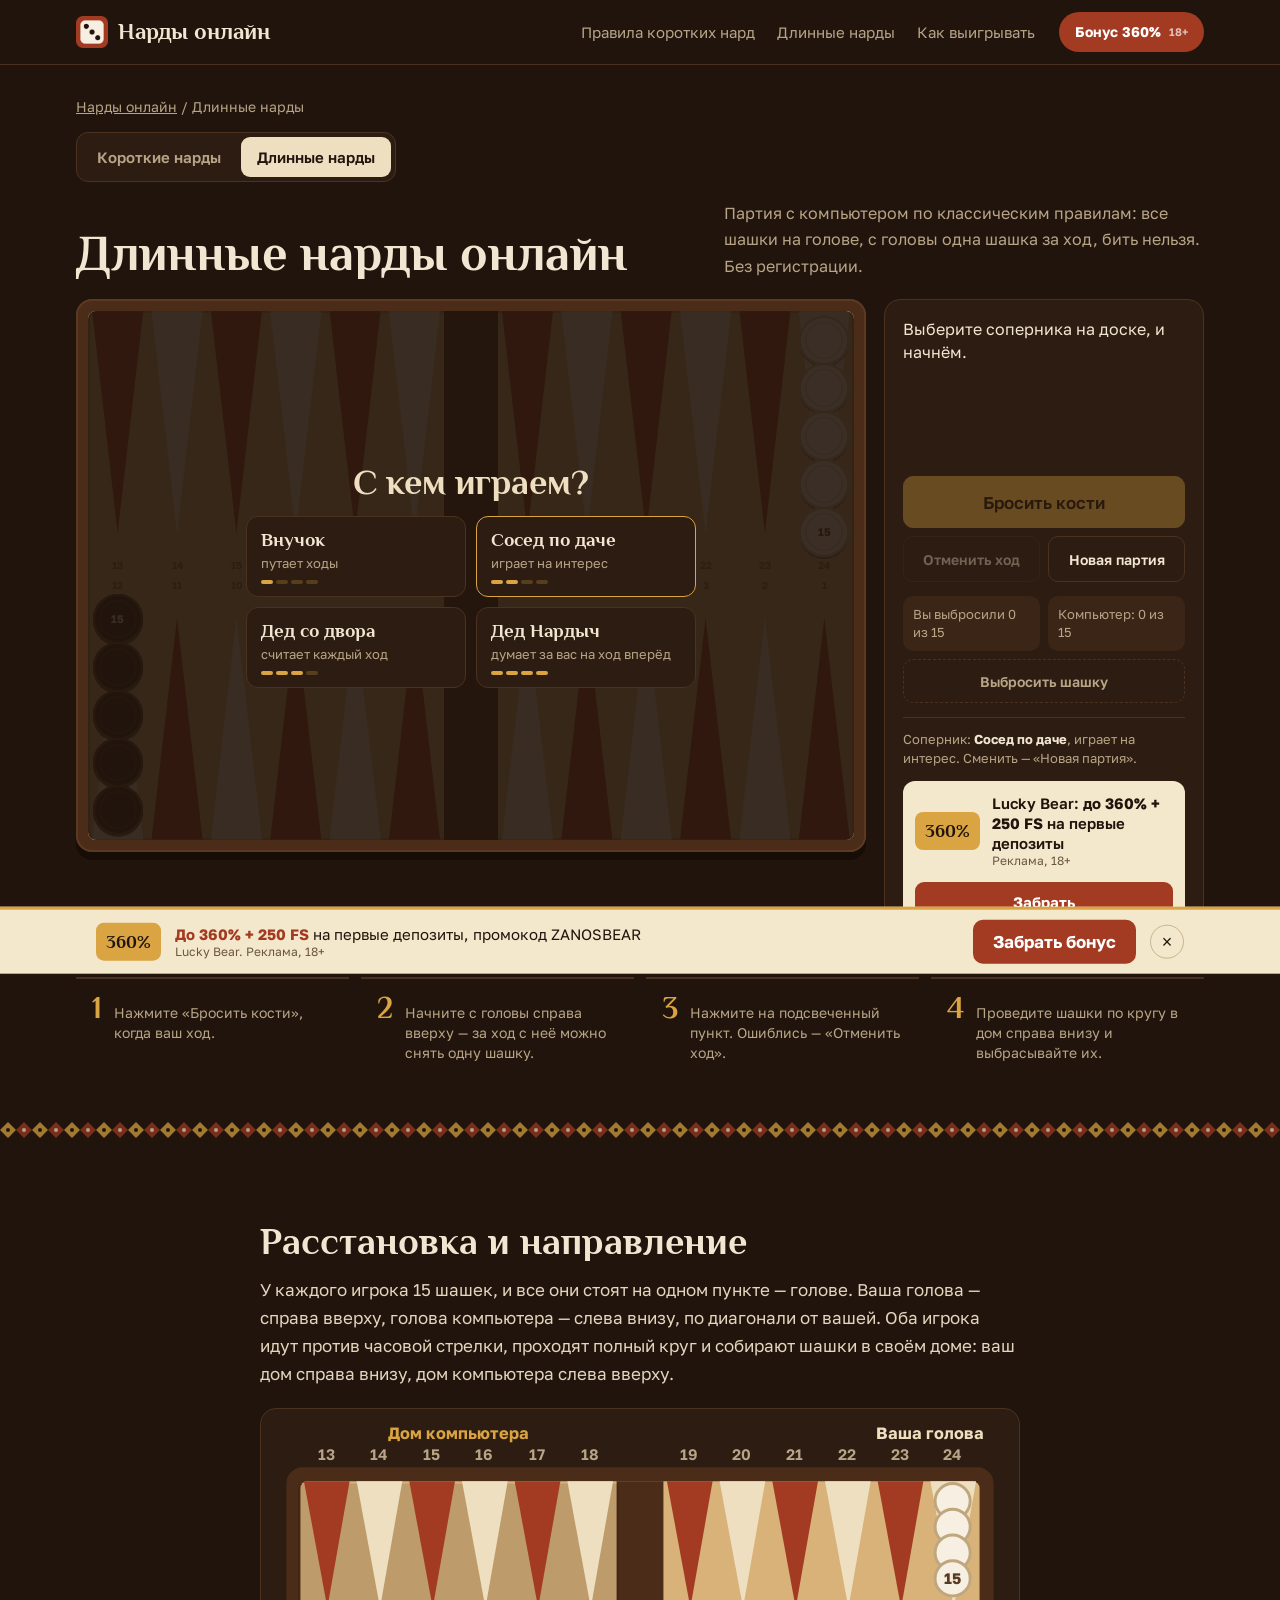
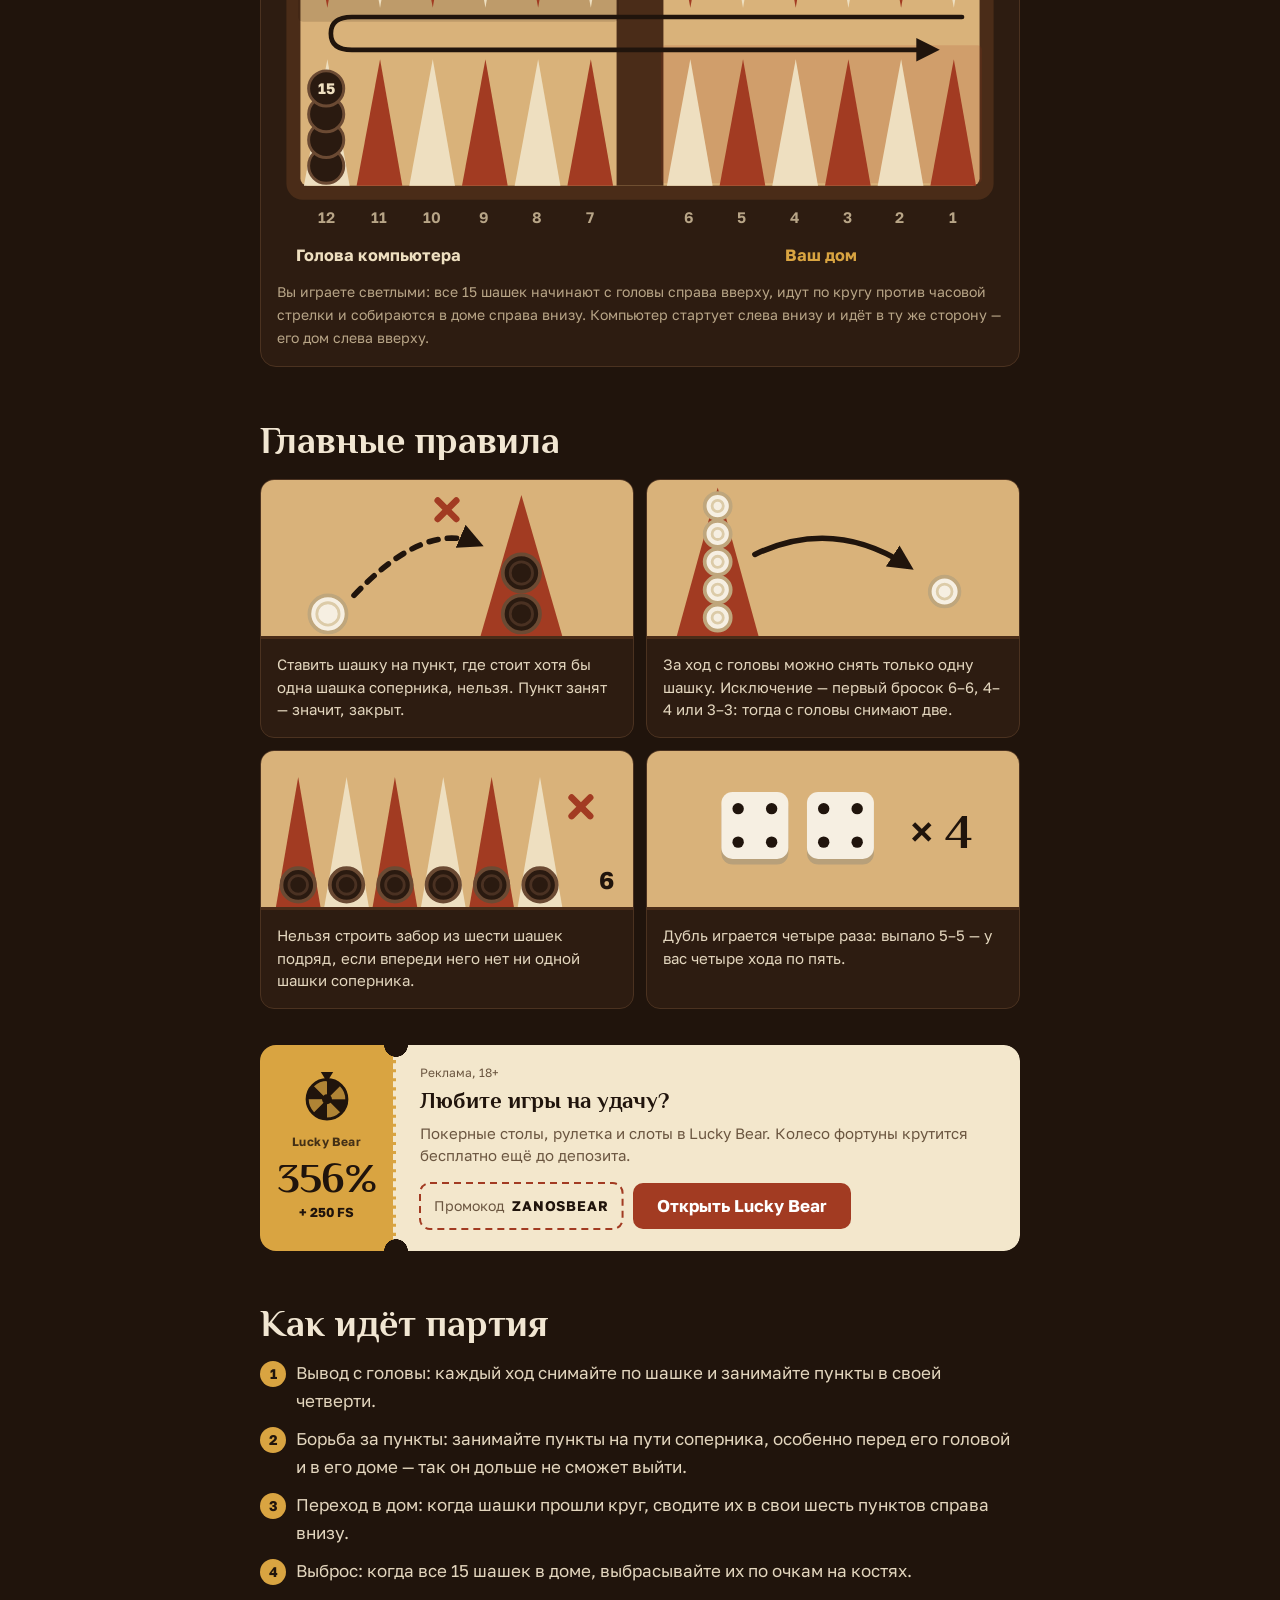
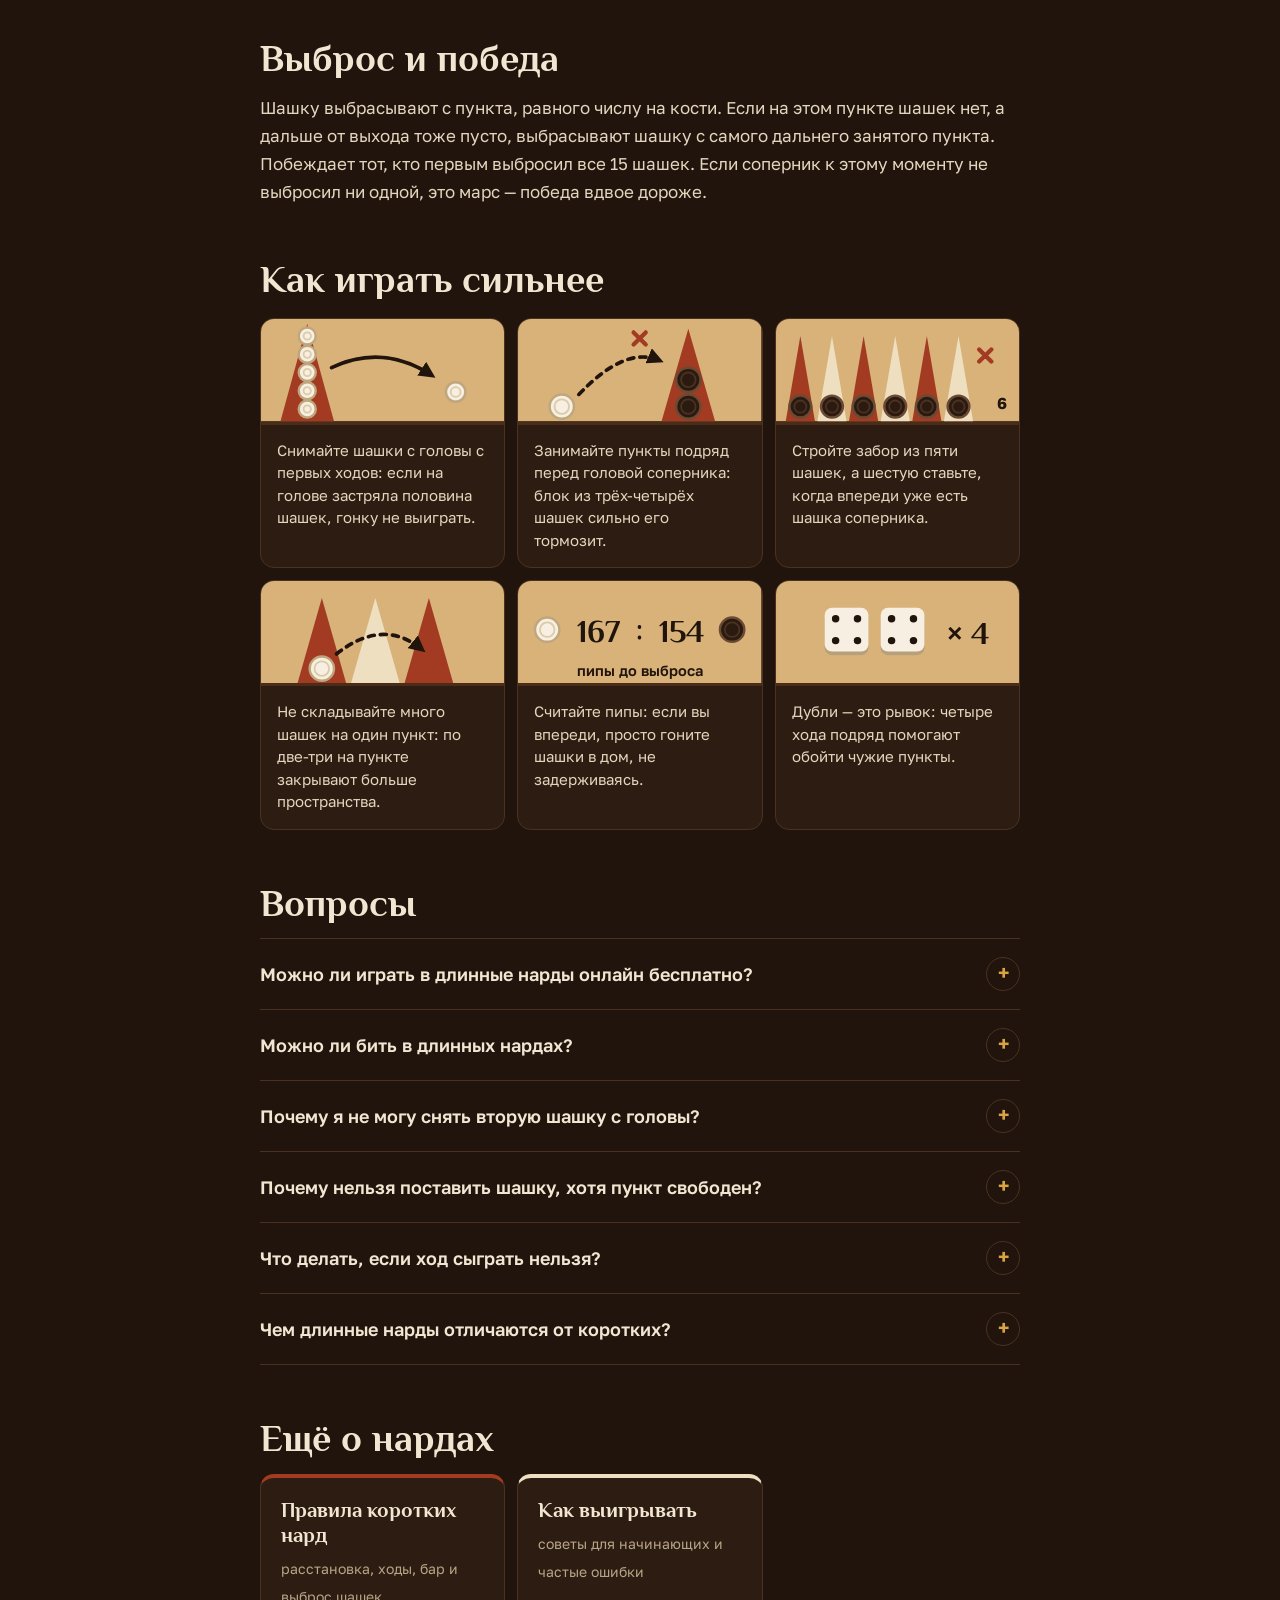
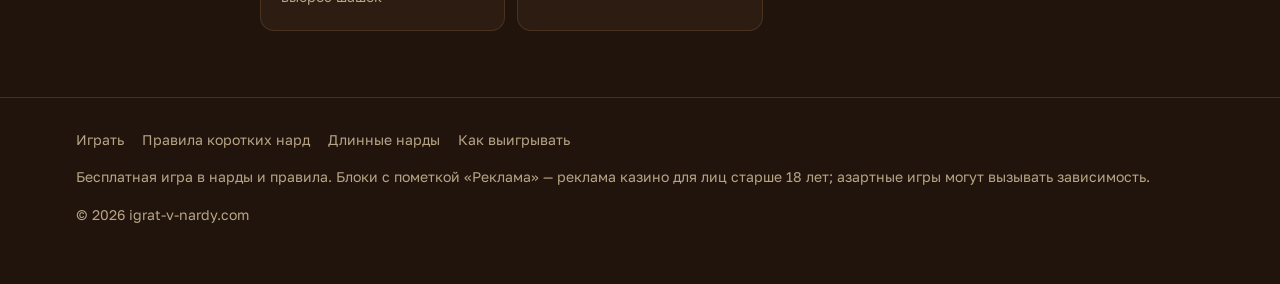
==== commit 3a894b7d: "Выбор соперника перед партией, яркая подсветка шашек, которыми можно ходить Co-Authored-By: Claude O" ====
--- a/dlinnye-nardy/index.html
+++ b/dlinnye-nardy/index.html
@@ -21,13 +21,13 @@
 <link rel="preconnect" href="https://fonts.googleapis.com" />
 <link rel="preconnect" href="https://fonts.gstatic.com" crossorigin />
 <link rel="stylesheet" href="https://fonts.googleapis.com/css2?family=Philosopher:wght@700&family=Golos+Text:wght@400;600;700&display=swap" />
-<link rel="stylesheet" href="/assets/site.css?v=11" />
+<link rel="stylesheet" href="/assets/site.css?v=13" />
 <script type="application/ld+json">{"@context": "https://schema.org", "@graph": [{"@type": "WebPage", "@id": "https://igrat-v-nardy.com/dlinnye-nardy/#page", "url": "https://igrat-v-nardy.com/dlinnye-nardy/", "name": "Длинные нарды онлайн — играть бесплатно с компьютером, без регистрации", "description": "Длинные нарды онлайн бесплатно: партия с компьютером прямо в браузере, без регистрации и скачивания. Правила длинных нард — голова, забор, выброс, марс — и советы, как выигрывать.", "inLanguage": "ru-RU", "isPartOf": {"@id": "https://igrat-v-nardy.com/#website"}}, {"@type": "BreadcrumbList", "itemListElement": [{"@type": "ListItem", "position": 1, "name": "Нарды онлайн", "item": "https://igrat-v-nardy.com/"}, {"@type": "ListItem", "position": 2, "name": "Длинные нарды", "item": "https://igrat-v-nardy.com/dlinnye-nardy/"}]}, {"@type": "FAQPage", "@id": "https://igrat-v-nardy.com/dlinnye-nardy/#faq", "mainEntity": [{"@type": "Question", "name": "Можно ли играть в длинные нарды онлайн бесплатно?", "acceptedAnswer": {"@type": "Answer", "text": "Да, на этой странице — бесплатно, без регистрации и скачивания, против компьютера."}}, {"@type": "Question", "name": "Можно ли бить в длинных нардах?", "acceptedAnswer": {"@type": "Answer", "text": "Нет, шашки не бьют — только занимают пункты и перекрывают дорогу."}}, {"@type": "Question", "name": "Почему я не могу снять вторую шашку с головы?", "acceptedAnswer": {"@type": "Answer", "text": "По правилам с головы за ход снимают одну шашку. Две можно только на первом броске, если выпало 6–6, 4–4 или 3–3."}}, {"@type": "Question", "name": "Почему нельзя поставить шашку, хотя пункт свободен?", "acceptedAnswer": {"@type": "Answer", "text": "Скорее всего, этот ход замкнул бы забор из шести шашек подряд, а впереди него нет ни одной шашки компьютера. Такой забор запрещён."}}, {"@type": "Question", "name": "Что делать, если ход сыграть нельзя?", "acceptedAnswer": {"@type": "Answer", "text": "Если ни одна кость не играется, ход пропускается. Если играется только одна — играйте её; игра сама покажет, сколько ходов доступно."}}, {"@type": "Question", "name": "Чем длинные нарды отличаются от коротких?", "acceptedAnswer": {"@type": "Answer", "text": "В коротких шашки расставлены по доске, их бьют, а игроки идут навстречу. В длинных все шашки стартуют с головы, бить нельзя, а оба игрока идут в одну сторону."}}]}]}</script>
 <!-- Yandex.Metrika counter --><script type="text/javascript">(function(m,e,t,r,i,k,a){m[i]=m[i]||function(){(m[i].a=m[i].a||[]).push(arguments)};m[i].l=1*new Date();for(var j=0;j<document.scripts.length;j++){if(document.scripts[j].src===r){return;}}k=e.createElement(t),a=e.getElementsByTagName(t)[0],k.async=1,k.src=r,a.parentNode.insertBefore(k,a)})(window,document,"script","https://mc.yandex.ru/metrika/tag.js?id=114197066","ym");ym(114197066,"init",{ssr:true,webvisor:false,clickmap:true,ecommerce:"dataLayer",accurateTrackBounce:true,trackLinks:true});</script><noscript><div><img src="https://mc.yandex.ru/watch/114197066" style="position:absolute;left:-9999px;" alt=""></div></noscript><!-- /Yandex.Metrika counter -->
 </head>
 <body class="nardy">
 <header class="top"><div class="wrap top__in"><a class="logo" href="/"><img src="/assets/icon-180.png" alt="" width="32" height="32" />Нарды онлайн</a><nav class="nav" aria-label="Разделы"><a href="/pravila-korotkih-nard/">Правила коротких нард</a><a href="/dlinnye-nardy/">Длинные нарды</a><a href="/kak-vyigryvat/">Как выигрывать</a></nav><a class="hcta" href="https://megaplay333.xyz/9Q6OEu" target="_blank" rel="nofollow sponsored noopener">Бонус 360%<span class="hcta__a">18+</span></a></div></header>
-<main><section class="play" aria-labelledby="ttl"><div class="wrap"><nav class="crumbs"><a href="/">Нарды онлайн</a> / Длинные нарды</nav><nav class="modes" aria-label="Вид нард"><a href="/">Короткие нарды</a><a href="/dlinnye-nardy/" aria-current="page">Длинные нарды</a></nav><div class="play__head"><h1 id="ttl">Длинные нарды онлайн</h1><p class="play__lead">Партия с компьютером по классическим правилам: все шашки на голове, с головы одна шашка за ход, бить нельзя. Без регистрации.</p></div><div class="nb" id="nardy"><div class="nb__frame"><div class="nb__board" role="group" aria-label="Доска нард"></div></div><aside class="nb__side" aria-label="Партия"><div class="nb__dice" aria-live="polite"></div><div class="nb__btns"><button type="button" class="btn btn--main" data-n="roll">Бросить кости</button><button type="button" class="btn" data-n="undo">Отменить ход</button><button type="button" class="btn" data-n="new">Новая партия</button></div><p class="nb__msg" aria-live="polite"></p><div class="nb__off"></div><div class="nb__lvl"></div><aside class="lbc lbc--stack nb__promo"><div class="lbc__stub"><span class="lbc__wheel" aria-hidden="true"><svg viewBox="-20 -22 40 42"><g class="lbw"><path d="M0 0L0.00 -16.00A16 16 0 0 1 11.31 -11.31z" fill="currentColor" fill-opacity="1"/><path d="M0 0L11.31 -11.31A16 16 0 0 1 16.00 0.00z" fill="currentColor" fill-opacity=".22"/><path d="M0 0L16.00 0.00A16 16 0 0 1 11.31 11.31z" fill="currentColor" fill-opacity="1"/><path d="M0 0L11.31 11.31A16 16 0 0 1 0.00 16.00z" fill="currentColor" fill-opacity=".22"/><path d="M0 0L0.00 16.00A16 16 0 0 1 -11.31 11.31z" fill="currentColor" fill-opacity="1"/><path d="M0 0L-11.31 11.31A16 16 0 0 1 -16.00 0.00z" fill="currentColor" fill-opacity=".22"/><path d="M0 0L-16.00 0.00A16 16 0 0 1 -11.31 -11.31z" fill="currentColor" fill-opacity="1"/><path d="M0 0L-11.31 -11.31A16 16 0 0 1 -0.00 -16.00z" fill="currentColor" fill-opacity=".22"/></g><circle r="16" fill="none" stroke="currentColor" stroke-width="2.5"/><circle r="4" fill="currentColor"/><path d="M-5 -22h10l-5 8z" fill="currentColor"/></svg></span><span class="lbc__brand">Lucky Bear</span><b class="lbc__pct">360%</b><span class="lbc__fs">+ 250 FS</span></div><div class="lbc__main"><p class="lbc__ad">Реклама, 18+</p><p class="lbc__t">Партия сыграна. Хотите на деньги?</p><p class="lbc__d">Lucky Bear: покер, live-казино и слоты, пополнение от 100 ₽.</p><div class="lbc__row"><span class="lbc__code"><svg class="lbc__ants" aria-hidden="true"><rect width="100%" height="100%" rx="10"/></svg>Промокод <b>ZANOSBEAR</b></span><a class="lbc__go" href="https://megaplay333.xyz/9Q6OEu" target="_blank" rel="nofollow sponsored noopener">Забрать бонус</a></div></div></aside><div class="lbm"><span class="lbbadge">360%</span><span class="lbm__t">Lucky Bear: <b>до 360% + 250 FS</b> на первые депозиты<small>Реклама, 18+</small></span><a class="lbm__go" href="https://megaplay333.xyz/9Q6OEu" target="_blank" rel="nofollow sponsored noopener">Забрать</a></div></aside></div><ol class="howto"><li><b>1</b><span>Нажмите «Бросить кости», когда ваш ход.</span></li><li><b>2</b><span>Начните с головы справа вверху — за ход с неё можно снять одну шашку.</span></li><li><b>3</b><span>Нажмите на подсвеченный пункт. Ошиблись — «Отменить ход».</span></li><li><b>4</b><span>Проведите шашки по кругу в дом справа внизу и выбрасывайте их.</span></li></ol></div></section><div class="inlay" aria-hidden="true"></div><script src="/assets/nardy_long.js?v=8" defer></script><div class="wrap"><article class="text"><h2 id="s23713">Расстановка и направление</h2><p>У каждого игрока 15 шашек, и все они стоят на одном пункте — голове. Ваша голова — справа вверху, голова компьютера — слева внизу, по диагонали от вашей. Оба игрока идут против часовой стрелки, проходят полный круг и собирают шашки в своём доме: ваш дом справа внизу, дом компьютера слева вверху.</p><figure class="scheme"><svg viewBox="0 0 620 380" role="img" aria-label="Схема доски: пункты с 1 по 24, ваш дом справа внизу, дом компьютера справа вверху, путь светлых шашек от пункта 24 к пункту 1"><rect x="8" y="36" width="604" height="284" rx="14" fill="#4A2C18"/><rect x="20" y="48" width="580" height="260" rx="6" fill="#D9B27A"/><rect x="290" y="48" width="40" height="260" fill="#4A2C18"/><rect x="18" y="50" width="274" height="118" rx="4" fill="#20140C" fill-opacity=".14"/><rect x="328" y="188" width="274" height="118" rx="4" fill="#A23B22" fill-opacity=".16"/><path d="M23 48 h39 l-19 108 z" fill="#A23B22"/><path d="M23 308 h39 l-19 -108 z" fill="#EEDFC0"/><text x="42" y="30" text-anchor="middle" font-size="13" font-weight="600" fill="#B8A587">13</text><text x="42" y="340" text-anchor="middle" font-size="13" font-weight="600" fill="#B8A587">12</text><path d="M68 48 h39 l-19 108 z" fill="#EEDFC0"/><path d="M68 308 h39 l-19 -108 z" fill="#A23B22"/><text x="87" y="30" text-anchor="middle" font-size="13" font-weight="600" fill="#B8A587">14</text><text x="87" y="340" text-anchor="middle" font-size="13" font-weight="600" fill="#B8A587">11</text><path d="M113 48 h39 l-19 108 z" fill="#A23B22"/><path d="M113 308 h39 l-19 -108 z" fill="#EEDFC0"/><text x="132" y="30" text-anchor="middle" font-size="13" font-weight="600" fill="#B8A587">15</text><text x="132" y="340" text-anchor="middle" font-size="13" font-weight="600" fill="#B8A587">10</text><path d="M158 48 h39 l-19 108 z" fill="#EEDFC0"/><path d="M158 308 h39 l-19 -108 z" fill="#A23B22"/><text x="177" y="30" text-anchor="middle" font-size="13" font-weight="600" fill="#B8A587">16</text><text x="177" y="340" text-anchor="middle" font-size="13" font-weight="600" fill="#B8A587">9</text><path d="M203 48 h39 l-19 108 z" fill="#A23B22"/><path d="M203 308 h39 l-19 -108 z" fill="#EEDFC0"/><text x="222" y="30" text-anchor="middle" font-size="13" font-weight="600" fill="#B8A587">17</text><text x="222" y="340" text-anchor="middle" font-size="13" font-weight="600" fill="#B8A587">8</text><path d="M248 48 h39 l-19 108 z" fill="#EEDFC0"/><path d="M248 308 h39 l-19 -108 z" fill="#A23B22"/><text x="267" y="30" text-anchor="middle" font-size="13" font-weight="600" fill="#B8A587">18</text><text x="267" y="340" text-anchor="middle" font-size="13" font-weight="600" fill="#B8A587">7</text><path d="M333 48 h39 l-19 108 z" fill="#A23B22"/><path d="M333 308 h39 l-19 -108 z" fill="#EEDFC0"/><text x="352" y="30" text-anchor="middle" font-size="13" font-weight="600" fill="#B8A587">19</text><text x="352" y="340" text-anchor="middle" font-size="13" font-weight="600" fill="#B8A587">6</text><path d="M378 48 h39 l-19 108 z" fill="#EEDFC0"/><path d="M378 308 h39 l-19 -108 z" fill="#A23B22"/><text x="397" y="30" text-anchor="middle" font-size="13" font-weight="600" fill="#B8A587">20</text><text x="397" y="340" text-anchor="middle" font-size="13" font-weight="600" fill="#B8A587">5</text><path d="M423 48 h39 l-19 108 z" fill="#A23B22"/><path d="M423 308 h39 l-19 -108 z" fill="#EEDFC0"/><text x="442" y="30" text-anchor="middle" font-size="13" font-weight="600" fill="#B8A587">21</text><text x="442" y="340" text-anchor="middle" font-size="13" font-weight="600" fill="#B8A587">4</text><path d="M468 48 h39 l-19 108 z" fill="#EEDFC0"/><path d="M468 308 h39 l-19 -108 z" fill="#A23B22"/><text x="487" y="30" text-anchor="middle" font-size="13" font-weight="600" fill="#B8A587">22</text><text x="487" y="340" text-anchor="middle" font-size="13" font-weight="600" fill="#B8A587">3</text><path d="M513 48 h39 l-19 108 z" fill="#A23B22"/><path d="M513 308 h39 l-19 -108 z" fill="#EEDFC0"/><text x="532" y="30" text-anchor="middle" font-size="13" font-weight="600" fill="#B8A587">23</text><text x="532" y="340" text-anchor="middle" font-size="13" font-weight="600" fill="#B8A587">2</text><path d="M558 48 h39 l-19 108 z" fill="#EEDFC0"/><path d="M558 308 h39 l-19 -108 z" fill="#A23B22"/><text x="577" y="30" text-anchor="middle" font-size="13" font-weight="600" fill="#B8A587">24</text><text x="577" y="340" text-anchor="middle" font-size="13" font-weight="600" fill="#B8A587">1</text><text x="155" y="12" text-anchor="middle" font-size="14" font-weight="700" fill="#D9A441">Дом компьютера</text><text x="604" y="12" text-anchor="end" font-size="14" font-weight="700" fill="#EEDFC0">Ваша голова</text><text x="16" y="372" text-anchor="start" font-size="14" font-weight="700" fill="#EEDFC0">Голова компьютера</text><text x="465" y="372" text-anchor="middle" font-size="14" font-weight="700" fill="#D9A441">Ваш дом</text><circle cx="577" cy="65" r="15" fill="#F6EFE2" stroke="#BFA67C" stroke-width="2.5"/><circle cx="42" cy="291" r="15" fill="#2A1A10" stroke="#6B4A33" stroke-width="2.5"/><circle cx="577" cy="87" r="15" fill="#F6EFE2" stroke="#BFA67C" stroke-width="2.5"/><circle cx="42" cy="269" r="15" fill="#2A1A10" stroke="#6B4A33" stroke-width="2.5"/><circle cx="577" cy="109" r="15" fill="#F6EFE2" stroke="#BFA67C" stroke-width="2.5"/><circle cx="42" cy="247" r="15" fill="#2A1A10" stroke="#6B4A33" stroke-width="2.5"/><circle cx="577" cy="131" r="15" fill="#F6EFE2" stroke="#BFA67C" stroke-width="2.5"/><circle cx="42" cy="225" r="15" fill="#2A1A10" stroke="#6B4A33" stroke-width="2.5"/><text x="577" y="136" text-anchor="middle" font-size="13" font-weight="700" fill="#5A3B22">15</text><text x="42" y="230" text-anchor="middle" font-size="13" font-weight="700" fill="#EEDFC0">15</text><defs><marker id="ah" viewBox="0 0 10 10" refX="7" refY="5" markerWidth="5" markerHeight="5" orient="auto"><path d="M0 0 10 5 0 10z" fill="#20140C"/></marker></defs><path d="M585 164 H64 Q46 164 46 178 Q46 192 64 192 H560" fill="none" stroke="#20140C" stroke-width="4" stroke-linecap="round" marker-end="url(#ah)"/></svg><figcaption>Вы играете светлыми: все 15 шашек начинают с головы справа вверху, идут по кругу против часовой стрелки и собираются в доме справа внизу. Компьютер стартует слева внизу и идёт в ту же сторону — его дом слева вверху.</figcaption></figure><h2 id="s21160">Главные правила</h2><div class="rules rules--2"><div class="rule"><div class="rule__pic"><svg viewBox="0 0 200 84" aria-hidden="true" focusable="false"><defs><marker id="va" viewBox="0 0 10 10" refX="7" refY="5" markerWidth="4.5" markerHeight="4.5" orient="auto"><path d="M0 0 10 5 0 10z" fill="#20140C"/></marker></defs><rect width="200" height="84" fill="#D9B27A"/><path d="M118 84 h44 l-22 -76 z" fill="#A23B22"/><circle cx="140" cy="72" r="10" fill="#2A1A10" stroke="#6B4A33" stroke-width="2"/><circle cx="140" cy="72" r="6" fill="none" stroke="#4A3122" stroke-width="1.5"/><circle cx="140" cy="50" r="10" fill="#2A1A10" stroke="#6B4A33" stroke-width="2"/><circle cx="140" cy="50" r="6" fill="none" stroke="#4A3122" stroke-width="1.5"/><circle cx="36" cy="72" r="10" fill="#F6EFE2" stroke="#BFA67C" stroke-width="2"/><circle cx="36" cy="72" r="6" fill="none" stroke="#DCCBA8" stroke-width="1.5"/><path d="M50 62 Q88 22 116 34" fill="none" stroke="#20140C" stroke-width="3" stroke-linecap="round" stroke-dasharray="5 5" marker-end="url(#va)"/><path d="M95 11 l10 10 M105 11 l-10 10" stroke="#A23B22" stroke-width="3.5" stroke-linecap="round"/></svg></div><p>Ставить шашку на пункт, где стоит хотя бы одна шашка соперника, нельзя. Пункт занят — значит, закрыт.</p></div><div class="rule"><div class="rule__pic"><svg viewBox="0 0 200 84" aria-hidden="true" focusable="false"><defs><marker id="va" viewBox="0 0 10 10" refX="7" refY="5" markerWidth="4.5" markerHeight="4.5" orient="auto"><path d="M0 0 10 5 0 10z" fill="#20140C"/></marker></defs><rect width="200" height="84" fill="#D9B27A"/><path d="M16 84 h44 l-22 -80 z" fill="#A23B22"/><circle cx="38" cy="74" r="7" fill="#F6EFE2" stroke="#BFA67C" stroke-width="2"/><circle cx="38" cy="74" r="3" fill="none" stroke="#DCCBA8" stroke-width="1.5"/><circle cx="38" cy="59" r="7" fill="#F6EFE2" stroke="#BFA67C" stroke-width="2"/><circle cx="38" cy="59" r="3" fill="none" stroke="#DCCBA8" stroke-width="1.5"/><circle cx="38" cy="44" r="7" fill="#F6EFE2" stroke="#BFA67C" stroke-width="2"/><circle cx="38" cy="44" r="3" fill="none" stroke="#DCCBA8" stroke-width="1.5"/><circle cx="38" cy="29" r="7" fill="#F6EFE2" stroke="#BFA67C" stroke-width="2"/><circle cx="38" cy="29" r="3" fill="none" stroke="#DCCBA8" stroke-width="1.5"/><circle cx="38" cy="14" r="7" fill="#F6EFE2" stroke="#BFA67C" stroke-width="2"/><circle cx="38" cy="14" r="3" fill="none" stroke="#DCCBA8" stroke-width="1.5"/><path d="M58 40 Q100 20 140 46" fill="none" stroke="#20140C" stroke-width="3" stroke-linecap="round" marker-end="url(#va)"/><circle cx="160" cy="60" r="8" fill="#F6EFE2" stroke="#BFA67C" stroke-width="2"/><circle cx="160" cy="60" r="4" fill="none" stroke="#DCCBA8" stroke-width="1.5"/></svg></div><p>За ход с головы можно снять только одну шашку. Исключение — первый бросок 6–6, 4–4 или 3–3: тогда с головы снимают две.</p></div><div class="rule"><div class="rule__pic"><svg viewBox="0 0 200 84" aria-hidden="true" focusable="false"><defs><marker id="va" viewBox="0 0 10 10" refX="7" refY="5" markerWidth="4.5" markerHeight="4.5" orient="auto"><path d="M0 0 10 5 0 10z" fill="#20140C"/></marker></defs><rect width="200" height="84" fill="#D9B27A"/><path d="M8 84 h24 l-12 -70 z" fill="#A23B22"/><circle cx="20" cy="72" r="9" fill="#2A1A10" stroke="#6B4A33" stroke-width="2"/><circle cx="20" cy="72" r="5" fill="none" stroke="#4A3122" stroke-width="1.5"/><path d="M34 84 h24 l-12 -70 z" fill="#EEDFC0"/><circle cx="46" cy="72" r="9" fill="#2A1A10" stroke="#6B4A33" stroke-width="2"/><circle cx="46" cy="72" r="5" fill="none" stroke="#4A3122" stroke-width="1.5"/><path d="M60 84 h24 l-12 -70 z" fill="#A23B22"/><circle cx="72" cy="72" r="9" fill="#2A1A10" stroke="#6B4A33" stroke-width="2"/><circle cx="72" cy="72" r="5" fill="none" stroke="#4A3122" stroke-width="1.5"/><path d="M86 84 h24 l-12 -70 z" fill="#EEDFC0"/><circle cx="98" cy="72" r="9" fill="#2A1A10" stroke="#6B4A33" stroke-width="2"/><circle cx="98" cy="72" r="5" fill="none" stroke="#4A3122" stroke-width="1.5"/><path d="M112 84 h24 l-12 -70 z" fill="#A23B22"/><circle cx="124" cy="72" r="9" fill="#2A1A10" stroke="#6B4A33" stroke-width="2"/><circle cx="124" cy="72" r="5" fill="none" stroke="#4A3122" stroke-width="1.5"/><path d="M138 84 h24 l-12 -70 z" fill="#EEDFC0"/><circle cx="150" cy="72" r="9" fill="#2A1A10" stroke="#6B4A33" stroke-width="2"/><circle cx="150" cy="72" r="5" fill="none" stroke="#4A3122" stroke-width="1.5"/><path d="M167 25 l10 10 M177 25 l-10 10" stroke="#A23B22" stroke-width="3.5" stroke-linecap="round"/><text x="186" y="74" text-anchor="middle" font-family="Golos Text,sans-serif" font-weight="700" font-size="13" fill="#20140C">6</text></svg></div><p>Нельзя строить забор из шести шашек подряд, если впереди него нет ни одной шашки соперника.</p></div><div class="rule"><div class="rule__pic"><svg viewBox="0 0 200 84" aria-hidden="true" focusable="false"><defs><marker id="va" viewBox="0 0 10 10" refX="7" refY="5" markerWidth="4.5" markerHeight="4.5" orient="auto"><path d="M0 0 10 5 0 10z" fill="#20140C"/></marker></defs><rect width="200" height="84" fill="#D9B27A"/><rect x="40" y="25" width="36" height="36" rx="6" fill="#B8A07A"/><rect x="40" y="22" width="36" height="36" rx="6" fill="#F6EFE2"/><circle cx="49" cy="31" r="3.06" fill="#20140C"/><circle cx="67" cy="31" r="3.06" fill="#20140C"/><circle cx="49" cy="49" r="3.06" fill="#20140C"/><circle cx="67" cy="49" r="3.06" fill="#20140C"/><rect x="86" y="25" width="36" height="36" rx="6" fill="#B8A07A"/><rect x="86" y="22" width="36" height="36" rx="6" fill="#F6EFE2"/><circle cx="95" cy="31" r="3.06" fill="#20140C"/><circle cx="113" cy="31" r="3.06" fill="#20140C"/><circle cx="95" cy="49" r="3.06" fill="#20140C"/><circle cx="113" cy="49" r="3.06" fill="#20140C"/><text x="158" y="52" text-anchor="middle" font-family="Philosopher,Georgia,serif" font-weight="700" font-size="26" fill="#20140C">× 4</text></svg></div><p>Дубль играется четыре раза: выпало 5–5 — у вас четыре хода по пять.</p></div></div><aside class="lbc"><div class="lbc__stub"><span class="lbc__wheel" aria-hidden="true"><svg viewBox="-20 -22 40 42"><g class="lbw"><path d="M0 0L0.00 -16.00A16 16 0 0 1 11.31 -11.31z" fill="currentColor" fill-opacity="1"/><path d="M0 0L11.31 -11.31A16 16 0 0 1 16.00 0.00z" fill="currentColor" fill-opacity=".22"/><path d="M0 0L16.00 0.00A16 16 0 0 1 11.31 11.31z" fill="currentColor" fill-opacity="1"/><path d="M0 0L11.31 11.31A16 16 0 0 1 0.00 16.00z" fill="currentColor" fill-opacity=".22"/><path d="M0 0L0.00 16.00A16 16 0 0 1 -11.31 11.31z" fill="currentColor" fill-opacity="1"/><path d="M0 0L-11.31 11.31A16 16 0 0 1 -16.00 0.00z" fill="currentColor" fill-opacity=".22"/><path d="M0 0L-16.00 0.00A16 16 0 0 1 -11.31 -11.31z" fill="currentColor" fill-opacity="1"/><path d="M0 0L-11.31 -11.31A16 16 0 0 1 -0.00 -16.00z" fill="currentColor" fill-opacity=".22"/></g><circle r="16" fill="none" stroke="currentColor" stroke-width="2.5"/><circle r="4" fill="currentColor"/><path d="M-5 -22h10l-5 8z" fill="currentColor"/></svg></span><span class="lbc__brand">Lucky Bear</span><b class="lbc__pct">360%</b><span class="lbc__fs">+ 250 FS</span></div><div class="lbc__main"><p class="lbc__ad">Реклама, 18+</p><p class="lbc__t">Любите игры на удачу?</p><p class="lbc__d">Покерные столы, рулетка и слоты в Lucky Bear. Колесо фортуны крутится бесплатно ещё до депозита.</p><div class="lbc__row"><span class="lbc__code"><svg class="lbc__ants" aria-hidden="true"><rect width="100%" height="100%" rx="10"/></svg>Промокод <b>ZANOSBEAR</b></span><a class="lbc__go" href="https://megaplay333.xyz/9Q6OEu" target="_blank" rel="nofollow sponsored noopener">Открыть Lucky Bear</a></div></div></aside><h2 id="s16720">Как идёт партия</h2><ol><li>Вывод с головы: каждый ход снимайте по шашке и занимайте пункты в своей четверти.</li><li>Борьба за пункты: занимайте пункты на пути соперника, особенно перед его головой и в его доме — так он дольше не сможет выйти.</li><li>Переход в дом: когда шашки прошли круг, сводите их в свои шесть пунктов справа внизу.</li><li>Выброс: когда все 15 шашек в доме, выбрасывайте их по очкам на костях.</li></ol><h2 id="s12764">Выброс и победа</h2><p>Шашку выбрасывают с пункта, равного числу на кости. Если на этом пункте шашек нет, а дальше от выхода тоже пусто, выбрасывают шашку с самого дальнего занятого пункта. Побеждает тот, кто первым выбросил все 15 шашек. Если соперник к этому моменту не выбросил ни одной, это марс — победа вдвое дороже.</p><h2 id="s69597">Как играть сильнее</h2><div class="rules"><div class="rule"><div class="rule__pic"><svg viewBox="0 0 200 84" aria-hidden="true" focusable="false"><defs><marker id="va" viewBox="0 0 10 10" refX="7" refY="5" markerWidth="4.5" markerHeight="4.5" orient="auto"><path d="M0 0 10 5 0 10z" fill="#20140C"/></marker></defs><rect width="200" height="84" fill="#D9B27A"/><path d="M16 84 h44 l-22 -80 z" fill="#A23B22"/><circle cx="38" cy="74" r="7" fill="#F6EFE2" stroke="#BFA67C" stroke-width="2"/><circle cx="38" cy="74" r="3" fill="none" stroke="#DCCBA8" stroke-width="1.5"/><circle cx="38" cy="59" r="7" fill="#F6EFE2" stroke="#BFA67C" stroke-width="2"/><circle cx="38" cy="59" r="3" fill="none" stroke="#DCCBA8" stroke-width="1.5"/><circle cx="38" cy="44" r="7" fill="#F6EFE2" stroke="#BFA67C" stroke-width="2"/><circle cx="38" cy="44" r="3" fill="none" stroke="#DCCBA8" stroke-width="1.5"/><circle cx="38" cy="29" r="7" fill="#F6EFE2" stroke="#BFA67C" stroke-width="2"/><circle cx="38" cy="29" r="3" fill="none" stroke="#DCCBA8" stroke-width="1.5"/><circle cx="38" cy="14" r="7" fill="#F6EFE2" stroke="#BFA67C" stroke-width="2"/><circle cx="38" cy="14" r="3" fill="none" stroke="#DCCBA8" stroke-width="1.5"/><path d="M58 40 Q100 20 140 46" fill="none" stroke="#20140C" stroke-width="3" stroke-linecap="round" marker-end="url(#va)"/><circle cx="160" cy="60" r="8" fill="#F6EFE2" stroke="#BFA67C" stroke-width="2"/><circle cx="160" cy="60" r="4" fill="none" stroke="#DCCBA8" stroke-width="1.5"/></svg></div><p>Снимайте шашки с головы с первых ходов: если на голове застряла половина шашек, гонку не выиграть.</p></div><div class="rule"><div class="rule__pic"><svg viewBox="0 0 200 84" aria-hidden="true" focusable="false"><defs><marker id="va" viewBox="0 0 10 10" refX="7" refY="5" markerWidth="4.5" markerHeight="4.5" orient="auto"><path d="M0 0 10 5 0 10z" fill="#20140C"/></marker></defs><rect width="200" height="84" fill="#D9B27A"/><path d="M118 84 h44 l-22 -76 z" fill="#A23B22"/><circle cx="140" cy="72" r="10" fill="#2A1A10" stroke="#6B4A33" stroke-width="2"/><circle cx="140" cy="72" r="6" fill="none" stroke="#4A3122" stroke-width="1.5"/><circle cx="140" cy="50" r="10" fill="#2A1A10" stroke="#6B4A33" stroke-width="2"/><circle cx="140" cy="50" r="6" fill="none" stroke="#4A3122" stroke-width="1.5"/><circle cx="36" cy="72" r="10" fill="#F6EFE2" stroke="#BFA67C" stroke-width="2"/><circle cx="36" cy="72" r="6" fill="none" stroke="#DCCBA8" stroke-width="1.5"/><path d="M50 62 Q88 22 116 34" fill="none" stroke="#20140C" stroke-width="3" stroke-linecap="round" stroke-dasharray="5 5" marker-end="url(#va)"/><path d="M95 11 l10 10 M105 11 l-10 10" stroke="#A23B22" stroke-width="3.5" stroke-linecap="round"/></svg></div><p>Занимайте пункты подряд перед головой соперника: блок из трёх-четырёх шашек сильно его тормозит.</p></div><div class="rule"><div class="rule__pic"><svg viewBox="0 0 200 84" aria-hidden="true" focusable="false"><defs><marker id="va" viewBox="0 0 10 10" refX="7" refY="5" markerWidth="4.5" markerHeight="4.5" orient="auto"><path d="M0 0 10 5 0 10z" fill="#20140C"/></marker></defs><rect width="200" height="84" fill="#D9B27A"/><path d="M8 84 h24 l-12 -70 z" fill="#A23B22"/><circle cx="20" cy="72" r="9" fill="#2A1A10" stroke="#6B4A33" stroke-width="2"/><circle cx="20" cy="72" r="5" fill="none" stroke="#4A3122" stroke-width="1.5"/><path d="M34 84 h24 l-12 -70 z" fill="#EEDFC0"/><circle cx="46" cy="72" r="9" fill="#2A1A10" stroke="#6B4A33" stroke-width="2"/><circle cx="46" cy="72" r="5" fill="none" stroke="#4A3122" stroke-width="1.5"/><path d="M60 84 h24 l-12 -70 z" fill="#A23B22"/><circle cx="72" cy="72" r="9" fill="#2A1A10" stroke="#6B4A33" stroke-width="2"/><circle cx="72" cy="72" r="5" fill="none" stroke="#4A3122" stroke-width="1.5"/><path d="M86 84 h24 l-12 -70 z" fill="#EEDFC0"/><circle cx="98" cy="72" r="9" fill="#2A1A10" stroke="#6B4A33" stroke-width="2"/><circle cx="98" cy="72" r="5" fill="none" stroke="#4A3122" stroke-width="1.5"/><path d="M112 84 h24 l-12 -70 z" fill="#A23B22"/><circle cx="124" cy="72" r="9" fill="#2A1A10" stroke="#6B4A33" stroke-width="2"/><circle cx="124" cy="72" r="5" fill="none" stroke="#4A3122" stroke-width="1.5"/><path d="M138 84 h24 l-12 -70 z" fill="#EEDFC0"/><circle cx="150" cy="72" r="9" fill="#2A1A10" stroke="#6B4A33" stroke-width="2"/><circle cx="150" cy="72" r="5" fill="none" stroke="#4A3122" stroke-width="1.5"/><path d="M167 25 l10 10 M177 25 l-10 10" stroke="#A23B22" stroke-width="3.5" stroke-linecap="round"/><text x="186" y="74" text-anchor="middle" font-family="Golos Text,sans-serif" font-weight="700" font-size="13" fill="#20140C">6</text></svg></div><p>Стройте забор из пяти шашек, а шестую ставьте, когда впереди уже есть шашка соперника.</p></div><div class="rule"><div class="rule__pic"><svg viewBox="0 0 200 84" aria-hidden="true" focusable="false"><defs><marker id="va" viewBox="0 0 10 10" refX="7" refY="5" markerWidth="4.5" markerHeight="4.5" orient="auto"><path d="M0 0 10 5 0 10z" fill="#20140C"/></marker></defs><rect width="200" height="84" fill="#D9B27A"/><path d="M30 84 h40 l-20 -70 z" fill="#A23B22"/><path d="M74 84 h40 l-20 -70 z" fill="#EEDFC0"/><path d="M118 84 h40 l-20 -70 z" fill="#A23B22"/><circle cx="50" cy="72" r="10" fill="#F6EFE2" stroke="#BFA67C" stroke-width="2"/><circle cx="50" cy="72" r="6" fill="none" stroke="#DCCBA8" stroke-width="1.5"/><path d="M62 60 Q100 30 132 56" fill="none" stroke="#20140C" stroke-width="3" stroke-linecap="round" stroke-dasharray="5 5" marker-end="url(#va)"/></svg></div><p>Не складывайте много шашек на один пункт: по две-три на пункте закрывают больше пространства.</p></div><div class="rule"><div class="rule__pic"><svg viewBox="0 0 200 84" aria-hidden="true" focusable="false"><defs><marker id="va" viewBox="0 0 10 10" refX="7" refY="5" markerWidth="4.5" markerHeight="4.5" orient="auto"><path d="M0 0 10 5 0 10z" fill="#20140C"/></marker></defs><rect width="200" height="84" fill="#D9B27A"/><circle cx="24" cy="40" r="10" fill="#F6EFE2" stroke="#BFA67C" stroke-width="2"/><circle cx="24" cy="40" r="6" fill="none" stroke="#DCCBA8" stroke-width="1.5"/><text x="66" y="50" text-anchor="middle" font-family="Philosopher,Georgia,serif" font-weight="700" font-size="26" fill="#20140C">167</text><text x="100" y="48" text-anchor="middle" font-family="Philosopher,Georgia,serif" font-weight="700" font-size="24" fill="#20140C">:</text><text x="134" y="50" text-anchor="middle" font-family="Philosopher,Georgia,serif" font-weight="700" font-size="26" fill="#20140C">154</text><circle cx="176" cy="40" r="10" fill="#2A1A10" stroke="#6B4A33" stroke-width="2"/><circle cx="176" cy="40" r="6" fill="none" stroke="#4A3122" stroke-width="1.5"/><text x="100" y="78" text-anchor="middle" font-family="Golos Text,sans-serif" font-weight="600" font-size="12" fill="#20140C">пипы до выброса</text></svg></div><p>Считайте пипы: если вы впереди, просто гоните шашки в дом, не задерживаясь.</p></div><div class="rule"><div class="rule__pic"><svg viewBox="0 0 200 84" aria-hidden="true" focusable="false"><defs><marker id="va" viewBox="0 0 10 10" refX="7" refY="5" markerWidth="4.5" markerHeight="4.5" orient="auto"><path d="M0 0 10 5 0 10z" fill="#20140C"/></marker></defs><rect width="200" height="84" fill="#D9B27A"/><rect x="40" y="25" width="36" height="36" rx="6" fill="#B8A07A"/><rect x="40" y="22" width="36" height="36" rx="6" fill="#F6EFE2"/><circle cx="49" cy="31" r="3.06" fill="#20140C"/><circle cx="67" cy="31" r="3.06" fill="#20140C"/><circle cx="49" cy="49" r="3.06" fill="#20140C"/><circle cx="67" cy="49" r="3.06" fill="#20140C"/><rect x="86" y="25" width="36" height="36" rx="6" fill="#B8A07A"/><rect x="86" y="22" width="36" height="36" rx="6" fill="#F6EFE2"/><circle cx="95" cy="31" r="3.06" fill="#20140C"/><circle cx="113" cy="31" r="3.06" fill="#20140C"/><circle cx="95" cy="49" r="3.06" fill="#20140C"/><circle cx="113" cy="49" r="3.06" fill="#20140C"/><text x="158" y="52" text-anchor="middle" font-family="Philosopher,Georgia,serif" font-weight="700" font-size="26" fill="#20140C">× 4</text></svg></div><p>Дубли — это рывок: четыре хода подряд помогают обойти чужие пункты.</p></div></div><h2>Вопросы</h2><div class="faq"><details><summary>Можно ли играть в длинные нарды онлайн бесплатно?</summary><p>Да, на этой странице — бесплатно, без регистрации и скачивания, против компьютера.</p></details><details><summary>Можно ли бить в длинных нардах?</summary><p>Нет, шашки не бьют — только занимают пункты и перекрывают дорогу.</p></details><details><summary>Почему я не могу снять вторую шашку с головы?</summary><p>По правилам с головы за ход снимают одну шашку. Две можно только на первом броске, если выпало 6–6, 4–4 или 3–3.</p></details><details><summary>Почему нельзя поставить шашку, хотя пункт свободен?</summary><p>Скорее всего, этот ход замкнул бы забор из шести шашек подряд, а впереди него нет ни одной шашки компьютера. Такой забор запрещён.</p></details><details><summary>Что делать, если ход сыграть нельзя?</summary><p>Если ни одна кость не играется, ход пропускается. Если играется только одна — играйте её; игра сама покажет, сколько ходов доступно.</p></details><details><summary>Чем длинные нарды отличаются от коротких?</summary><p>В коротких шашки расставлены по доске, их бьют, а игроки идут навстречу. В длинных все шашки стартуют с головы, бить нельзя, а оба игрока идут в одну сторону.</p></details></div><h2>Ещё о нардах</h2><div class="more"><a href="/pravila-korotkih-nard/"><b>Правила коротких нард</b><span>расстановка, ходы, бар и выброс шашек</span></a><a href="/kak-vyigryvat/"><b>Как выигрывать</b><span>советы для начинающих и частые ошибки</span></a></div></article></div></main>
+<main><section class="play" aria-labelledby="ttl"><div class="wrap"><nav class="crumbs"><a href="/">Нарды онлайн</a> / Длинные нарды</nav><nav class="modes" aria-label="Вид нард"><a href="/">Короткие нарды</a><a href="/dlinnye-nardy/" aria-current="page">Длинные нарды</a></nav><div class="play__head"><h1 id="ttl">Длинные нарды онлайн</h1><p class="play__lead">Партия с компьютером по классическим правилам: все шашки на голове, с головы одна шашка за ход, бить нельзя. Без регистрации.</p></div><div class="nb" id="nardy"><div class="nb__frame"><div class="nb__board" role="group" aria-label="Доска нард"></div></div><aside class="nb__side" aria-label="Партия"><div class="nb__dice" aria-live="polite"></div><div class="nb__btns"><button type="button" class="btn btn--main" data-n="roll">Бросить кости</button><button type="button" class="btn" data-n="undo">Отменить ход</button><button type="button" class="btn" data-n="new">Новая партия</button></div><p class="nb__msg" aria-live="polite"></p><div class="nb__off"></div><div class="nb__lvl"></div><aside class="lbc lbc--stack nb__promo"><div class="lbc__stub"><span class="lbc__wheel" aria-hidden="true"><svg viewBox="-20 -22 40 42"><g class="lbw"><path d="M0 0L0.00 -16.00A16 16 0 0 1 11.31 -11.31z" fill="currentColor" fill-opacity="1"/><path d="M0 0L11.31 -11.31A16 16 0 0 1 16.00 0.00z" fill="currentColor" fill-opacity=".22"/><path d="M0 0L16.00 0.00A16 16 0 0 1 11.31 11.31z" fill="currentColor" fill-opacity="1"/><path d="M0 0L11.31 11.31A16 16 0 0 1 0.00 16.00z" fill="currentColor" fill-opacity=".22"/><path d="M0 0L0.00 16.00A16 16 0 0 1 -11.31 11.31z" fill="currentColor" fill-opacity="1"/><path d="M0 0L-11.31 11.31A16 16 0 0 1 -16.00 0.00z" fill="currentColor" fill-opacity=".22"/><path d="M0 0L-16.00 0.00A16 16 0 0 1 -11.31 -11.31z" fill="currentColor" fill-opacity="1"/><path d="M0 0L-11.31 -11.31A16 16 0 0 1 -0.00 -16.00z" fill="currentColor" fill-opacity=".22"/></g><circle r="16" fill="none" stroke="currentColor" stroke-width="2.5"/><circle r="4" fill="currentColor"/><path d="M-5 -22h10l-5 8z" fill="currentColor"/></svg></span><span class="lbc__brand">Lucky Bear</span><b class="lbc__pct">360%</b><span class="lbc__fs">+ 250 FS</span></div><div class="lbc__main"><p class="lbc__ad">Реклама, 18+</p><p class="lbc__t">Партия сыграна. Хотите на деньги?</p><p class="lbc__d">Lucky Bear: покер, live-казино и слоты, пополнение от 100 ₽.</p><div class="lbc__row"><span class="lbc__code"><svg class="lbc__ants" aria-hidden="true"><rect width="100%" height="100%" rx="10"/></svg>Промокод <b>ZANOSBEAR</b></span><a class="lbc__go" href="https://megaplay333.xyz/9Q6OEu" target="_blank" rel="nofollow sponsored noopener">Забрать бонус</a></div></div></aside><div class="lbm"><span class="lbbadge">360%</span><span class="lbm__t">Lucky Bear: <b>до 360% + 250 FS</b> на первые депозиты<small>Реклама, 18+</small></span><a class="lbm__go" href="https://megaplay333.xyz/9Q6OEu" target="_blank" rel="nofollow sponsored noopener">Забрать</a></div></aside></div><ol class="howto"><li><b>1</b><span>Нажмите «Бросить кости», когда ваш ход.</span></li><li><b>2</b><span>Начните с головы справа вверху — за ход с неё можно снять одну шашку.</span></li><li><b>3</b><span>Нажмите на подсвеченный пункт. Ошиблись — «Отменить ход».</span></li><li><b>4</b><span>Проведите шашки по кругу в дом справа внизу и выбрасывайте их.</span></li></ol></div></section><div class="inlay" aria-hidden="true"></div><script src="/assets/nardy_long.js?v=9" defer></script><div class="wrap"><article class="text"><h2 id="s23713">Расстановка и направление</h2><p>У каждого игрока 15 шашек, и все они стоят на одном пункте — голове. Ваша голова — справа вверху, голова компьютера — слева внизу, по диагонали от вашей. Оба игрока идут против часовой стрелки, проходят полный круг и собирают шашки в своём доме: ваш дом справа внизу, дом компьютера слева вверху.</p><figure class="scheme"><svg viewBox="0 0 620 380" role="img" aria-label="Схема доски: пункты с 1 по 24, ваш дом справа внизу, дом компьютера справа вверху, путь светлых шашек от пункта 24 к пункту 1"><rect x="8" y="36" width="604" height="284" rx="14" fill="#4A2C18"/><rect x="20" y="48" width="580" height="260" rx="6" fill="#D9B27A"/><rect x="290" y="48" width="40" height="260" fill="#4A2C18"/><rect x="18" y="50" width="274" height="118" rx="4" fill="#20140C" fill-opacity=".14"/><rect x="328" y="188" width="274" height="118" rx="4" fill="#A23B22" fill-opacity=".16"/><path d="M23 48 h39 l-19 108 z" fill="#A23B22"/><path d="M23 308 h39 l-19 -108 z" fill="#EEDFC0"/><text x="42" y="30" text-anchor="middle" font-size="13" font-weight="600" fill="#B8A587">13</text><text x="42" y="340" text-anchor="middle" font-size="13" font-weight="600" fill="#B8A587">12</text><path d="M68 48 h39 l-19 108 z" fill="#EEDFC0"/><path d="M68 308 h39 l-19 -108 z" fill="#A23B22"/><text x="87" y="30" text-anchor="middle" font-size="13" font-weight="600" fill="#B8A587">14</text><text x="87" y="340" text-anchor="middle" font-size="13" font-weight="600" fill="#B8A587">11</text><path d="M113 48 h39 l-19 108 z" fill="#A23B22"/><path d="M113 308 h39 l-19 -108 z" fill="#EEDFC0"/><text x="132" y="30" text-anchor="middle" font-size="13" font-weight="600" fill="#B8A587">15</text><text x="132" y="340" text-anchor="middle" font-size="13" font-weight="600" fill="#B8A587">10</text><path d="M158 48 h39 l-19 108 z" fill="#EEDFC0"/><path d="M158 308 h39 l-19 -108 z" fill="#A23B22"/><text x="177" y="30" text-anchor="middle" font-size="13" font-weight="600" fill="#B8A587">16</text><text x="177" y="340" text-anchor="middle" font-size="13" font-weight="600" fill="#B8A587">9</text><path d="M203 48 h39 l-19 108 z" fill="#A23B22"/><path d="M203 308 h39 l-19 -108 z" fill="#EEDFC0"/><text x="222" y="30" text-anchor="middle" font-size="13" font-weight="600" fill="#B8A587">17</text><text x="222" y="340" text-anchor="middle" font-size="13" font-weight="600" fill="#B8A587">8</text><path d="M248 48 h39 l-19 108 z" fill="#EEDFC0"/><path d="M248 308 h39 l-19 -108 z" fill="#A23B22"/><text x="267" y="30" text-anchor="middle" font-size="13" font-weight="600" fill="#B8A587">18</text><text x="267" y="340" text-anchor="middle" font-size="13" font-weight="600" fill="#B8A587">7</text><path d="M333 48 h39 l-19 108 z" fill="#A23B22"/><path d="M333 308 h39 l-19 -108 z" fill="#EEDFC0"/><text x="352" y="30" text-anchor="middle" font-size="13" font-weight="600" fill="#B8A587">19</text><text x="352" y="340" text-anchor="middle" font-size="13" font-weight="600" fill="#B8A587">6</text><path d="M378 48 h39 l-19 108 z" fill="#EEDFC0"/><path d="M378 308 h39 l-19 -108 z" fill="#A23B22"/><text x="397" y="30" text-anchor="middle" font-size="13" font-weight="600" fill="#B8A587">20</text><text x="397" y="340" text-anchor="middle" font-size="13" font-weight="600" fill="#B8A587">5</text><path d="M423 48 h39 l-19 108 z" fill="#A23B22"/><path d="M423 308 h39 l-19 -108 z" fill="#EEDFC0"/><text x="442" y="30" text-anchor="middle" font-size="13" font-weight="600" fill="#B8A587">21</text><text x="442" y="340" text-anchor="middle" font-size="13" font-weight="600" fill="#B8A587">4</text><path d="M468 48 h39 l-19 108 z" fill="#EEDFC0"/><path d="M468 308 h39 l-19 -108 z" fill="#A23B22"/><text x="487" y="30" text-anchor="middle" font-size="13" font-weight="600" fill="#B8A587">22</text><text x="487" y="340" text-anchor="middle" font-size="13" font-weight="600" fill="#B8A587">3</text><path d="M513 48 h39 l-19 108 z" fill="#A23B22"/><path d="M513 308 h39 l-19 -108 z" fill="#EEDFC0"/><text x="532" y="30" text-anchor="middle" font-size="13" font-weight="600" fill="#B8A587">23</text><text x="532" y="340" text-anchor="middle" font-size="13" font-weight="600" fill="#B8A587">2</text><path d="M558 48 h39 l-19 108 z" fill="#EEDFC0"/><path d="M558 308 h39 l-19 -108 z" fill="#A23B22"/><text x="577" y="30" text-anchor="middle" font-size="13" font-weight="600" fill="#B8A587">24</text><text x="577" y="340" text-anchor="middle" font-size="13" font-weight="600" fill="#B8A587">1</text><text x="155" y="12" text-anchor="middle" font-size="14" font-weight="700" fill="#D9A441">Дом компьютера</text><text x="604" y="12" text-anchor="end" font-size="14" font-weight="700" fill="#EEDFC0">Ваша голова</text><text x="16" y="372" text-anchor="start" font-size="14" font-weight="700" fill="#EEDFC0">Голова компьютера</text><text x="465" y="372" text-anchor="middle" font-size="14" font-weight="700" fill="#D9A441">Ваш дом</text><circle cx="577" cy="65" r="15" fill="#F6EFE2" stroke="#BFA67C" stroke-width="2.5"/><circle cx="42" cy="291" r="15" fill="#2A1A10" stroke="#6B4A33" stroke-width="2.5"/><circle cx="577" cy="87" r="15" fill="#F6EFE2" stroke="#BFA67C" stroke-width="2.5"/><circle cx="42" cy="269" r="15" fill="#2A1A10" stroke="#6B4A33" stroke-width="2.5"/><circle cx="577" cy="109" r="15" fill="#F6EFE2" stroke="#BFA67C" stroke-width="2.5"/><circle cx="42" cy="247" r="15" fill="#2A1A10" stroke="#6B4A33" stroke-width="2.5"/><circle cx="577" cy="131" r="15" fill="#F6EFE2" stroke="#BFA67C" stroke-width="2.5"/><circle cx="42" cy="225" r="15" fill="#2A1A10" stroke="#6B4A33" stroke-width="2.5"/><text x="577" y="136" text-anchor="middle" font-size="13" font-weight="700" fill="#5A3B22">15</text><text x="42" y="230" text-anchor="middle" font-size="13" font-weight="700" fill="#EEDFC0">15</text><defs><marker id="ah" viewBox="0 0 10 10" refX="7" refY="5" markerWidth="5" markerHeight="5" orient="auto"><path d="M0 0 10 5 0 10z" fill="#20140C"/></marker></defs><path d="M585 164 H64 Q46 164 46 178 Q46 192 64 192 H560" fill="none" stroke="#20140C" stroke-width="4" stroke-linecap="round" marker-end="url(#ah)"/></svg><figcaption>Вы играете светлыми: все 15 шашек начинают с головы справа вверху, идут по кругу против часовой стрелки и собираются в доме справа внизу. Компьютер стартует слева внизу и идёт в ту же сторону — его дом слева вверху.</figcaption></figure><h2 id="s21160">Главные правила</h2><div class="rules rules--2"><div class="rule"><div class="rule__pic"><svg viewBox="0 0 200 84" aria-hidden="true" focusable="false"><defs><marker id="va" viewBox="0 0 10 10" refX="7" refY="5" markerWidth="4.5" markerHeight="4.5" orient="auto"><path d="M0 0 10 5 0 10z" fill="#20140C"/></marker></defs><rect width="200" height="84" fill="#D9B27A"/><path d="M118 84 h44 l-22 -76 z" fill="#A23B22"/><circle cx="140" cy="72" r="10" fill="#2A1A10" stroke="#6B4A33" stroke-width="2"/><circle cx="140" cy="72" r="6" fill="none" stroke="#4A3122" stroke-width="1.5"/><circle cx="140" cy="50" r="10" fill="#2A1A10" stroke="#6B4A33" stroke-width="2"/><circle cx="140" cy="50" r="6" fill="none" stroke="#4A3122" stroke-width="1.5"/><circle cx="36" cy="72" r="10" fill="#F6EFE2" stroke="#BFA67C" stroke-width="2"/><circle cx="36" cy="72" r="6" fill="none" stroke="#DCCBA8" stroke-width="1.5"/><path d="M50 62 Q88 22 116 34" fill="none" stroke="#20140C" stroke-width="3" stroke-linecap="round" stroke-dasharray="5 5" marker-end="url(#va)"/><path d="M95 11 l10 10 M105 11 l-10 10" stroke="#A23B22" stroke-width="3.5" stroke-linecap="round"/></svg></div><p>Ставить шашку на пункт, где стоит хотя бы одна шашка соперника, нельзя. Пункт занят — значит, закрыт.</p></div><div class="rule"><div class="rule__pic"><svg viewBox="0 0 200 84" aria-hidden="true" focusable="false"><defs><marker id="va" viewBox="0 0 10 10" refX="7" refY="5" markerWidth="4.5" markerHeight="4.5" orient="auto"><path d="M0 0 10 5 0 10z" fill="#20140C"/></marker></defs><rect width="200" height="84" fill="#D9B27A"/><path d="M16 84 h44 l-22 -80 z" fill="#A23B22"/><circle cx="38" cy="74" r="7" fill="#F6EFE2" stroke="#BFA67C" stroke-width="2"/><circle cx="38" cy="74" r="3" fill="none" stroke="#DCCBA8" stroke-width="1.5"/><circle cx="38" cy="59" r="7" fill="#F6EFE2" stroke="#BFA67C" stroke-width="2"/><circle cx="38" cy="59" r="3" fill="none" stroke="#DCCBA8" stroke-width="1.5"/><circle cx="38" cy="44" r="7" fill="#F6EFE2" stroke="#BFA67C" stroke-width="2"/><circle cx="38" cy="44" r="3" fill="none" stroke="#DCCBA8" stroke-width="1.5"/><circle cx="38" cy="29" r="7" fill="#F6EFE2" stroke="#BFA67C" stroke-width="2"/><circle cx="38" cy="29" r="3" fill="none" stroke="#DCCBA8" stroke-width="1.5"/><circle cx="38" cy="14" r="7" fill="#F6EFE2" stroke="#BFA67C" stroke-width="2"/><circle cx="38" cy="14" r="3" fill="none" stroke="#DCCBA8" stroke-width="1.5"/><path d="M58 40 Q100 20 140 46" fill="none" stroke="#20140C" stroke-width="3" stroke-linecap="round" marker-end="url(#va)"/><circle cx="160" cy="60" r="8" fill="#F6EFE2" stroke="#BFA67C" stroke-width="2"/><circle cx="160" cy="60" r="4" fill="none" stroke="#DCCBA8" stroke-width="1.5"/></svg></div><p>За ход с головы можно снять только одну шашку. Исключение — первый бросок 6–6, 4–4 или 3–3: тогда с головы снимают две.</p></div><div class="rule"><div class="rule__pic"><svg viewBox="0 0 200 84" aria-hidden="true" focusable="false"><defs><marker id="va" viewBox="0 0 10 10" refX="7" refY="5" markerWidth="4.5" markerHeight="4.5" orient="auto"><path d="M0 0 10 5 0 10z" fill="#20140C"/></marker></defs><rect width="200" height="84" fill="#D9B27A"/><path d="M8 84 h24 l-12 -70 z" fill="#A23B22"/><circle cx="20" cy="72" r="9" fill="#2A1A10" stroke="#6B4A33" stroke-width="2"/><circle cx="20" cy="72" r="5" fill="none" stroke="#4A3122" stroke-width="1.5"/><path d="M34 84 h24 l-12 -70 z" fill="#EEDFC0"/><circle cx="46" cy="72" r="9" fill="#2A1A10" stroke="#6B4A33" stroke-width="2"/><circle cx="46" cy="72" r="5" fill="none" stroke="#4A3122" stroke-width="1.5"/><path d="M60 84 h24 l-12 -70 z" fill="#A23B22"/><circle cx="72" cy="72" r="9" fill="#2A1A10" stroke="#6B4A33" stroke-width="2"/><circle cx="72" cy="72" r="5" fill="none" stroke="#4A3122" stroke-width="1.5"/><path d="M86 84 h24 l-12 -70 z" fill="#EEDFC0"/><circle cx="98" cy="72" r="9" fill="#2A1A10" stroke="#6B4A33" stroke-width="2"/><circle cx="98" cy="72" r="5" fill="none" stroke="#4A3122" stroke-width="1.5"/><path d="M112 84 h24 l-12 -70 z" fill="#A23B22"/><circle cx="124" cy="72" r="9" fill="#2A1A10" stroke="#6B4A33" stroke-width="2"/><circle cx="124" cy="72" r="5" fill="none" stroke="#4A3122" stroke-width="1.5"/><path d="M138 84 h24 l-12 -70 z" fill="#EEDFC0"/><circle cx="150" cy="72" r="9" fill="#2A1A10" stroke="#6B4A33" stroke-width="2"/><circle cx="150" cy="72" r="5" fill="none" stroke="#4A3122" stroke-width="1.5"/><path d="M167 25 l10 10 M177 25 l-10 10" stroke="#A23B22" stroke-width="3.5" stroke-linecap="round"/><text x="186" y="74" text-anchor="middle" font-family="Golos Text,sans-serif" font-weight="700" font-size="13" fill="#20140C">6</text></svg></div><p>Нельзя строить забор из шести шашек подряд, если впереди него нет ни одной шашки соперника.</p></div><div class="rule"><div class="rule__pic"><svg viewBox="0 0 200 84" aria-hidden="true" focusable="false"><defs><marker id="va" viewBox="0 0 10 10" refX="7" refY="5" markerWidth="4.5" markerHeight="4.5" orient="auto"><path d="M0 0 10 5 0 10z" fill="#20140C"/></marker></defs><rect width="200" height="84" fill="#D9B27A"/><rect x="40" y="25" width="36" height="36" rx="6" fill="#B8A07A"/><rect x="40" y="22" width="36" height="36" rx="6" fill="#F6EFE2"/><circle cx="49" cy="31" r="3.06" fill="#20140C"/><circle cx="67" cy="31" r="3.06" fill="#20140C"/><circle cx="49" cy="49" r="3.06" fill="#20140C"/><circle cx="67" cy="49" r="3.06" fill="#20140C"/><rect x="86" y="25" width="36" height="36" rx="6" fill="#B8A07A"/><rect x="86" y="22" width="36" height="36" rx="6" fill="#F6EFE2"/><circle cx="95" cy="31" r="3.06" fill="#20140C"/><circle cx="113" cy="31" r="3.06" fill="#20140C"/><circle cx="95" cy="49" r="3.06" fill="#20140C"/><circle cx="113" cy="49" r="3.06" fill="#20140C"/><text x="158" y="52" text-anchor="middle" font-family="Philosopher,Georgia,serif" font-weight="700" font-size="26" fill="#20140C">× 4</text></svg></div><p>Дубль играется четыре раза: выпало 5–5 — у вас четыре хода по пять.</p></div></div><aside class="lbc"><div class="lbc__stub"><span class="lbc__wheel" aria-hidden="true"><svg viewBox="-20 -22 40 42"><g class="lbw"><path d="M0 0L0.00 -16.00A16 16 0 0 1 11.31 -11.31z" fill="currentColor" fill-opacity="1"/><path d="M0 0L11.31 -11.31A16 16 0 0 1 16.00 0.00z" fill="currentColor" fill-opacity=".22"/><path d="M0 0L16.00 0.00A16 16 0 0 1 11.31 11.31z" fill="currentColor" fill-opacity="1"/><path d="M0 0L11.31 11.31A16 16 0 0 1 0.00 16.00z" fill="currentColor" fill-opacity=".22"/><path d="M0 0L0.00 16.00A16 16 0 0 1 -11.31 11.31z" fill="currentColor" fill-opacity="1"/><path d="M0 0L-11.31 11.31A16 16 0 0 1 -16.00 0.00z" fill="currentColor" fill-opacity=".22"/><path d="M0 0L-16.00 0.00A16 16 0 0 1 -11.31 -11.31z" fill="currentColor" fill-opacity="1"/><path d="M0 0L-11.31 -11.31A16 16 0 0 1 -0.00 -16.00z" fill="currentColor" fill-opacity=".22"/></g><circle r="16" fill="none" stroke="currentColor" stroke-width="2.5"/><circle r="4" fill="currentColor"/><path d="M-5 -22h10l-5 8z" fill="currentColor"/></svg></span><span class="lbc__brand">Lucky Bear</span><b class="lbc__pct">360%</b><span class="lbc__fs">+ 250 FS</span></div><div class="lbc__main"><p class="lbc__ad">Реклама, 18+</p><p class="lbc__t">Любите игры на удачу?</p><p class="lbc__d">Покерные столы, рулетка и слоты в Lucky Bear. Колесо фортуны крутится бесплатно ещё до депозита.</p><div class="lbc__row"><span class="lbc__code"><svg class="lbc__ants" aria-hidden="true"><rect width="100%" height="100%" rx="10"/></svg>Промокод <b>ZANOSBEAR</b></span><a class="lbc__go" href="https://megaplay333.xyz/9Q6OEu" target="_blank" rel="nofollow sponsored noopener">Открыть Lucky Bear</a></div></div></aside><h2 id="s16720">Как идёт партия</h2><ol><li>Вывод с головы: каждый ход снимайте по шашке и занимайте пункты в своей четверти.</li><li>Борьба за пункты: занимайте пункты на пути соперника, особенно перед его головой и в его доме — так он дольше не сможет выйти.</li><li>Переход в дом: когда шашки прошли круг, сводите их в свои шесть пунктов справа внизу.</li><li>Выброс: когда все 15 шашек в доме, выбрасывайте их по очкам на костях.</li></ol><h2 id="s12764">Выброс и победа</h2><p>Шашку выбрасывают с пункта, равного числу на кости. Если на этом пункте шашек нет, а дальше от выхода тоже пусто, выбрасывают шашку с самого дальнего занятого пункта. Побеждает тот, кто первым выбросил все 15 шашек. Если соперник к этому моменту не выбросил ни одной, это марс — победа вдвое дороже.</p><h2 id="s69597">Как играть сильнее</h2><div class="rules"><div class="rule"><div class="rule__pic"><svg viewBox="0 0 200 84" aria-hidden="true" focusable="false"><defs><marker id="va" viewBox="0 0 10 10" refX="7" refY="5" markerWidth="4.5" markerHeight="4.5" orient="auto"><path d="M0 0 10 5 0 10z" fill="#20140C"/></marker></defs><rect width="200" height="84" fill="#D9B27A"/><path d="M16 84 h44 l-22 -80 z" fill="#A23B22"/><circle cx="38" cy="74" r="7" fill="#F6EFE2" stroke="#BFA67C" stroke-width="2"/><circle cx="38" cy="74" r="3" fill="none" stroke="#DCCBA8" stroke-width="1.5"/><circle cx="38" cy="59" r="7" fill="#F6EFE2" stroke="#BFA67C" stroke-width="2"/><circle cx="38" cy="59" r="3" fill="none" stroke="#DCCBA8" stroke-width="1.5"/><circle cx="38" cy="44" r="7" fill="#F6EFE2" stroke="#BFA67C" stroke-width="2"/><circle cx="38" cy="44" r="3" fill="none" stroke="#DCCBA8" stroke-width="1.5"/><circle cx="38" cy="29" r="7" fill="#F6EFE2" stroke="#BFA67C" stroke-width="2"/><circle cx="38" cy="29" r="3" fill="none" stroke="#DCCBA8" stroke-width="1.5"/><circle cx="38" cy="14" r="7" fill="#F6EFE2" stroke="#BFA67C" stroke-width="2"/><circle cx="38" cy="14" r="3" fill="none" stroke="#DCCBA8" stroke-width="1.5"/><path d="M58 40 Q100 20 140 46" fill="none" stroke="#20140C" stroke-width="3" stroke-linecap="round" marker-end="url(#va)"/><circle cx="160" cy="60" r="8" fill="#F6EFE2" stroke="#BFA67C" stroke-width="2"/><circle cx="160" cy="60" r="4" fill="none" stroke="#DCCBA8" stroke-width="1.5"/></svg></div><p>Снимайте шашки с головы с первых ходов: если на голове застряла половина шашек, гонку не выиграть.</p></div><div class="rule"><div class="rule__pic"><svg viewBox="0 0 200 84" aria-hidden="true" focusable="false"><defs><marker id="va" viewBox="0 0 10 10" refX="7" refY="5" markerWidth="4.5" markerHeight="4.5" orient="auto"><path d="M0 0 10 5 0 10z" fill="#20140C"/></marker></defs><rect width="200" height="84" fill="#D9B27A"/><path d="M118 84 h44 l-22 -76 z" fill="#A23B22"/><circle cx="140" cy="72" r="10" fill="#2A1A10" stroke="#6B4A33" stroke-width="2"/><circle cx="140" cy="72" r="6" fill="none" stroke="#4A3122" stroke-width="1.5"/><circle cx="140" cy="50" r="10" fill="#2A1A10" stroke="#6B4A33" stroke-width="2"/><circle cx="140" cy="50" r="6" fill="none" stroke="#4A3122" stroke-width="1.5"/><circle cx="36" cy="72" r="10" fill="#F6EFE2" stroke="#BFA67C" stroke-width="2"/><circle cx="36" cy="72" r="6" fill="none" stroke="#DCCBA8" stroke-width="1.5"/><path d="M50 62 Q88 22 116 34" fill="none" stroke="#20140C" stroke-width="3" stroke-linecap="round" stroke-dasharray="5 5" marker-end="url(#va)"/><path d="M95 11 l10 10 M105 11 l-10 10" stroke="#A23B22" stroke-width="3.5" stroke-linecap="round"/></svg></div><p>Занимайте пункты подряд перед головой соперника: блок из трёх-четырёх шашек сильно его тормозит.</p></div><div class="rule"><div class="rule__pic"><svg viewBox="0 0 200 84" aria-hidden="true" focusable="false"><defs><marker id="va" viewBox="0 0 10 10" refX="7" refY="5" markerWidth="4.5" markerHeight="4.5" orient="auto"><path d="M0 0 10 5 0 10z" fill="#20140C"/></marker></defs><rect width="200" height="84" fill="#D9B27A"/><path d="M8 84 h24 l-12 -70 z" fill="#A23B22"/><circle cx="20" cy="72" r="9" fill="#2A1A10" stroke="#6B4A33" stroke-width="2"/><circle cx="20" cy="72" r="5" fill="none" stroke="#4A3122" stroke-width="1.5"/><path d="M34 84 h24 l-12 -70 z" fill="#EEDFC0"/><circle cx="46" cy="72" r="9" fill="#2A1A10" stroke="#6B4A33" stroke-width="2"/><circle cx="46" cy="72" r="5" fill="none" stroke="#4A3122" stroke-width="1.5"/><path d="M60 84 h24 l-12 -70 z" fill="#A23B22"/><circle cx="72" cy="72" r="9" fill="#2A1A10" stroke="#6B4A33" stroke-width="2"/><circle cx="72" cy="72" r="5" fill="none" stroke="#4A3122" stroke-width="1.5"/><path d="M86 84 h24 l-12 -70 z" fill="#EEDFC0"/><circle cx="98" cy="72" r="9" fill="#2A1A10" stroke="#6B4A33" stroke-width="2"/><circle cx="98" cy="72" r="5" fill="none" stroke="#4A3122" stroke-width="1.5"/><path d="M112 84 h24 l-12 -70 z" fill="#A23B22"/><circle cx="124" cy="72" r="9" fill="#2A1A10" stroke="#6B4A33" stroke-width="2"/><circle cx="124" cy="72" r="5" fill="none" stroke="#4A3122" stroke-width="1.5"/><path d="M138 84 h24 l-12 -70 z" fill="#EEDFC0"/><circle cx="150" cy="72" r="9" fill="#2A1A10" stroke="#6B4A33" stroke-width="2"/><circle cx="150" cy="72" r="5" fill="none" stroke="#4A3122" stroke-width="1.5"/><path d="M167 25 l10 10 M177 25 l-10 10" stroke="#A23B22" stroke-width="3.5" stroke-linecap="round"/><text x="186" y="74" text-anchor="middle" font-family="Golos Text,sans-serif" font-weight="700" font-size="13" fill="#20140C">6</text></svg></div><p>Стройте забор из пяти шашек, а шестую ставьте, когда впереди уже есть шашка соперника.</p></div><div class="rule"><div class="rule__pic"><svg viewBox="0 0 200 84" aria-hidden="true" focusable="false"><defs><marker id="va" viewBox="0 0 10 10" refX="7" refY="5" markerWidth="4.5" markerHeight="4.5" orient="auto"><path d="M0 0 10 5 0 10z" fill="#20140C"/></marker></defs><rect width="200" height="84" fill="#D9B27A"/><path d="M30 84 h40 l-20 -70 z" fill="#A23B22"/><path d="M74 84 h40 l-20 -70 z" fill="#EEDFC0"/><path d="M118 84 h40 l-20 -70 z" fill="#A23B22"/><circle cx="50" cy="72" r="10" fill="#F6EFE2" stroke="#BFA67C" stroke-width="2"/><circle cx="50" cy="72" r="6" fill="none" stroke="#DCCBA8" stroke-width="1.5"/><path d="M62 60 Q100 30 132 56" fill="none" stroke="#20140C" stroke-width="3" stroke-linecap="round" stroke-dasharray="5 5" marker-end="url(#va)"/></svg></div><p>Не складывайте много шашек на один пункт: по две-три на пункте закрывают больше пространства.</p></div><div class="rule"><div class="rule__pic"><svg viewBox="0 0 200 84" aria-hidden="true" focusable="false"><defs><marker id="va" viewBox="0 0 10 10" refX="7" refY="5" markerWidth="4.5" markerHeight="4.5" orient="auto"><path d="M0 0 10 5 0 10z" fill="#20140C"/></marker></defs><rect width="200" height="84" fill="#D9B27A"/><circle cx="24" cy="40" r="10" fill="#F6EFE2" stroke="#BFA67C" stroke-width="2"/><circle cx="24" cy="40" r="6" fill="none" stroke="#DCCBA8" stroke-width="1.5"/><text x="66" y="50" text-anchor="middle" font-family="Philosopher,Georgia,serif" font-weight="700" font-size="26" fill="#20140C">167</text><text x="100" y="48" text-anchor="middle" font-family="Philosopher,Georgia,serif" font-weight="700" font-size="24" fill="#20140C">:</text><text x="134" y="50" text-anchor="middle" font-family="Philosopher,Georgia,serif" font-weight="700" font-size="26" fill="#20140C">154</text><circle cx="176" cy="40" r="10" fill="#2A1A10" stroke="#6B4A33" stroke-width="2"/><circle cx="176" cy="40" r="6" fill="none" stroke="#4A3122" stroke-width="1.5"/><text x="100" y="78" text-anchor="middle" font-family="Golos Text,sans-serif" font-weight="600" font-size="12" fill="#20140C">пипы до выброса</text></svg></div><p>Считайте пипы: если вы впереди, просто гоните шашки в дом, не задерживаясь.</p></div><div class="rule"><div class="rule__pic"><svg viewBox="0 0 200 84" aria-hidden="true" focusable="false"><defs><marker id="va" viewBox="0 0 10 10" refX="7" refY="5" markerWidth="4.5" markerHeight="4.5" orient="auto"><path d="M0 0 10 5 0 10z" fill="#20140C"/></marker></defs><rect width="200" height="84" fill="#D9B27A"/><rect x="40" y="25" width="36" height="36" rx="6" fill="#B8A07A"/><rect x="40" y="22" width="36" height="36" rx="6" fill="#F6EFE2"/><circle cx="49" cy="31" r="3.06" fill="#20140C"/><circle cx="67" cy="31" r="3.06" fill="#20140C"/><circle cx="49" cy="49" r="3.06" fill="#20140C"/><circle cx="67" cy="49" r="3.06" fill="#20140C"/><rect x="86" y="25" width="36" height="36" rx="6" fill="#B8A07A"/><rect x="86" y="22" width="36" height="36" rx="6" fill="#F6EFE2"/><circle cx="95" cy="31" r="3.06" fill="#20140C"/><circle cx="113" cy="31" r="3.06" fill="#20140C"/><circle cx="95" cy="49" r="3.06" fill="#20140C"/><circle cx="113" cy="49" r="3.06" fill="#20140C"/><text x="158" y="52" text-anchor="middle" font-family="Philosopher,Georgia,serif" font-weight="700" font-size="26" fill="#20140C">× 4</text></svg></div><p>Дубли — это рывок: четыре хода подряд помогают обойти чужие пункты.</p></div></div><h2>Вопросы</h2><div class="faq"><details><summary>Можно ли играть в длинные нарды онлайн бесплатно?</summary><p>Да, на этой странице — бесплатно, без регистрации и скачивания, против компьютера.</p></details><details><summary>Можно ли бить в длинных нардах?</summary><p>Нет, шашки не бьют — только занимают пункты и перекрывают дорогу.</p></details><details><summary>Почему я не могу снять вторую шашку с головы?</summary><p>По правилам с головы за ход снимают одну шашку. Две можно только на первом броске, если выпало 6–6, 4–4 или 3–3.</p></details><details><summary>Почему нельзя поставить шашку, хотя пункт свободен?</summary><p>Скорее всего, этот ход замкнул бы забор из шести шашек подряд, а впереди него нет ни одной шашки компьютера. Такой забор запрещён.</p></details><details><summary>Что делать, если ход сыграть нельзя?</summary><p>Если ни одна кость не играется, ход пропускается. Если играется только одна — играйте её; игра сама покажет, сколько ходов доступно.</p></details><details><summary>Чем длинные нарды отличаются от коротких?</summary><p>В коротких шашки расставлены по доске, их бьют, а игроки идут навстречу. В длинных все шашки стартуют с головы, бить нельзя, а оба игрока идут в одну сторону.</p></details></div><h2>Ещё о нардах</h2><div class="more"><a href="/pravila-korotkih-nard/"><b>Правила коротких нард</b><span>расстановка, ходы, бар и выброс шашек</span></a><a href="/kak-vyigryvat/"><b>Как выигрывать</b><span>советы для начинающих и частые ошибки</span></a></div></article></div></main>
 <footer class="foot"><div class="wrap"><nav class="foot__nav"><a href="/">Играть</a><a href="/pravila-korotkih-nard/">Правила коротких нард</a><a href="/dlinnye-nardy/">Длинные нарды</a><a href="/kak-vyigryvat/">Как выигрывать</a></nav><p>Бесплатная игра в нарды и правила. Блоки с пометкой «Реклама» — реклама казино для лиц старше 18 лет; азартные игры могут вызывать зависимость.</p><p>© 2026 igrat-v-nardy.com</p></div></footer>
 <div class="lbbar" id="lbbar" role="complementary" aria-label="Реклама"><div class="lbbar__in"><span class="lbbadge">360%</span><div class="lbbar__t"><b>До 360% + 250 FS</b><span class="lbbar__d"> на первые депозиты, промокод ZANOSBEAR</span><small>Lucky Bear. Реклама, 18+</small></div><a class="lbbar__go" href="https://megaplay333.xyz/9Q6OEu" target="_blank" rel="nofollow sponsored noopener">Забрать бонус</a><button class="lbbar__x" type="button" aria-label="Закрыть рекламу">×</button></div></div>
 <script>(function(){if(!('IntersectionObserver' in window)||matchMedia('(prefers-reduced-motion: reduce)').matches)return;function spin(c){c.classList.remove('is-spin');void c.offsetWidth;c.classList.add('is-spin')}function count(c){var e=c.querySelector('.lbc__pct'),t0=null;if(!e)return;function f(t){t0=t0||t;var k=Math.min(1,(t-t0)/1100);e.textContent=Math.round(360*(1-Math.pow(1-k,3)))+'%';if(k<1)requestAnimationFrame(f);else{c.classList.add('is-pop')}}requestAnimationFrame(f)}var io=new IntersectionObserver(function(es){es.forEach(function(x){var c=x.target;if(!x.isIntersecting){c.__v=0;return}c.__v=1;if(!c.__d){c.__d=1;count(c);spin(c);setInterval(function(){if(c.__v)spin(c)},9000)}})},{threshold:.5});document.querySelectorAll('.lbc').forEach(function(c){io.observe(c)})})()</script><script>(function(){var b=document.getElementById('lbbar');if(!b)return;try{if(sessionStorage.getItem('lbx')){b.remove();return}}catch(e){}var on=false;function f(){var s=(window.scrollY||document.documentElement.scrollTop)>450;if(s!==on){on=s;b.classList.toggle('on',s);document.body.classList.toggle('has-lbbar',s)}}window.addEventListener('scroll',f,{passive:true});f();b.querySelector('.lbbar__x').addEventListener('click',function(){b.remove();document.body.classList.remove('has-lbbar');try{sessionStorage.setItem('lbx','1')}catch(e){}})})()</script>
--- a/assets/site.css
+++ b/assets/site.css
@@ -156,6 +156,25 @@
 .nb__lvlb button:hover{border-color:var(--brass);color:var(--ink)}
 .nb__lvlb button[aria-checked=true]{background:var(--ivory);border-color:var(--ivory);color:#20140C}
 .lvlbar{display:flex;gap:3px}.lvlbar s{width:12px;height:4px;border-radius:2px;background:currentColor;opacity:.25}.lvlbar s.on{opacity:1}
+/* активная подсветка шашек, которыми можно ходить */
+.pt.is-pick .pt__stack .ck--w:last-child,.bar.is-pick .ck--w:last-child{position:relative;z-index:2;animation:pickw 1.3s ease-in-out infinite}
+@keyframes pickw{0%,100%{transform:scale(1);box-shadow:inset 0 0 0 2px #C7B28A,inset 0 0 0 6px #F6EFE2,inset 0 0 0 7.5px #DCCBA8,0 0 0 3px #F2C14E,0 0 8px 3px rgba(242,193,78,.55)}
+50%{transform:scale(1.08);box-shadow:inset 0 0 0 2px #C7B28A,inset 0 0 0 6px #F6EFE2,inset 0 0 0 7.5px #DCCBA8,0 0 0 4px #FFD978,0 0 20px 8px rgba(255,205,90,.85)}}
+.pt.is-pick .pt__n{z-index:1;color:#20140C;font-weight:700}
+.pt.is-pick .pt__n::before{content:"";position:absolute;left:50%;top:50%;width:18px;height:14px;margin:-7px 0 0 -9px;border-radius:7px;background:#F2C14E;z-index:-1}
+.pt.is-sel .pt__stack .ck--w:last-child,.bar.is-sel .ck--w:last-child{animation:none;transform:scale(1.14);box-shadow:inset 0 0 0 2px #C7B28A,inset 0 0 0 6px #F6EFE2,inset 0 0 0 7.5px #DCCBA8,0 0 0 4px #FFFFFF,0 0 22px 8px rgba(255,240,205,.8)}
+/* выбор соперника перед партией */
+.nb__pick{position:absolute;inset:12px;z-index:6;display:flex;flex-direction:column;align-items:center;justify-content:center;gap:14px;padding:16px;border-radius:8px;background:rgba(32,20,12,.88);animation:resin .3s ease-out both}
+.nb__pickt{margin:0;font:700 clamp(24px,3.6vw,36px)/1.1 Philosopher,Georgia,serif;color:var(--ivory)}
+.nb__pickg{display:grid;grid-template-columns:repeat(2,minmax(0,220px));gap:10px;width:100%;justify-content:center}
+.nb__pickg button{display:flex;flex-direction:column;align-items:flex-start;gap:4px;padding:12px 14px;border-radius:12px;border:1.5px solid var(--line);background:var(--panel);color:var(--ink);text-align:left;cursor:pointer;font:inherit;animation:pickin .4s calc(var(--k)*70ms + .1s) cubic-bezier(.3,1.4,.5,1) both;transition:border-color .2s,background-color .2s,transform .2s}
+.nb__pickg button:hover,.nb__pickg button:focus-visible{border-color:var(--brass);background:var(--panel2);transform:translateY(-2px)}
+.nb__pickg button.is-last{border-color:var(--brass)}
+.nb__pickg b{font:700 19px/1.15 Philosopher,Georgia,serif}
+.nb__pickg span{font-size:13px;line-height:1.3;color:var(--mute)}
+.nb__pickg .lvlbar{margin-top:4px;color:var(--brass)}
+@keyframes pickin{from{opacity:0;transform:translateY(12px) scale(.92)}}
+@media(max-width:560px){.nb__pick{inset:6px;gap:8px;padding:8px}.nb__pickg{gap:6px}.nb__pickg button{padding:7px 9px;gap:2px}.nb__pickg b{font-size:15px}.nb__pickg span{display:none}}
 @media(prefers-reduced-motion:reduce){*{transition:none!important}}
 @media(max-width:1000px){.nb{grid-template-columns:1fr}.nb__msg{min-height:0}.howto{grid-template-columns:1fr 1fr}.play__head{display:block}.play__lead{margin-top:8px}}
 @media(max-width:900px){.rules{grid-template-columns:1fr 1fr}}
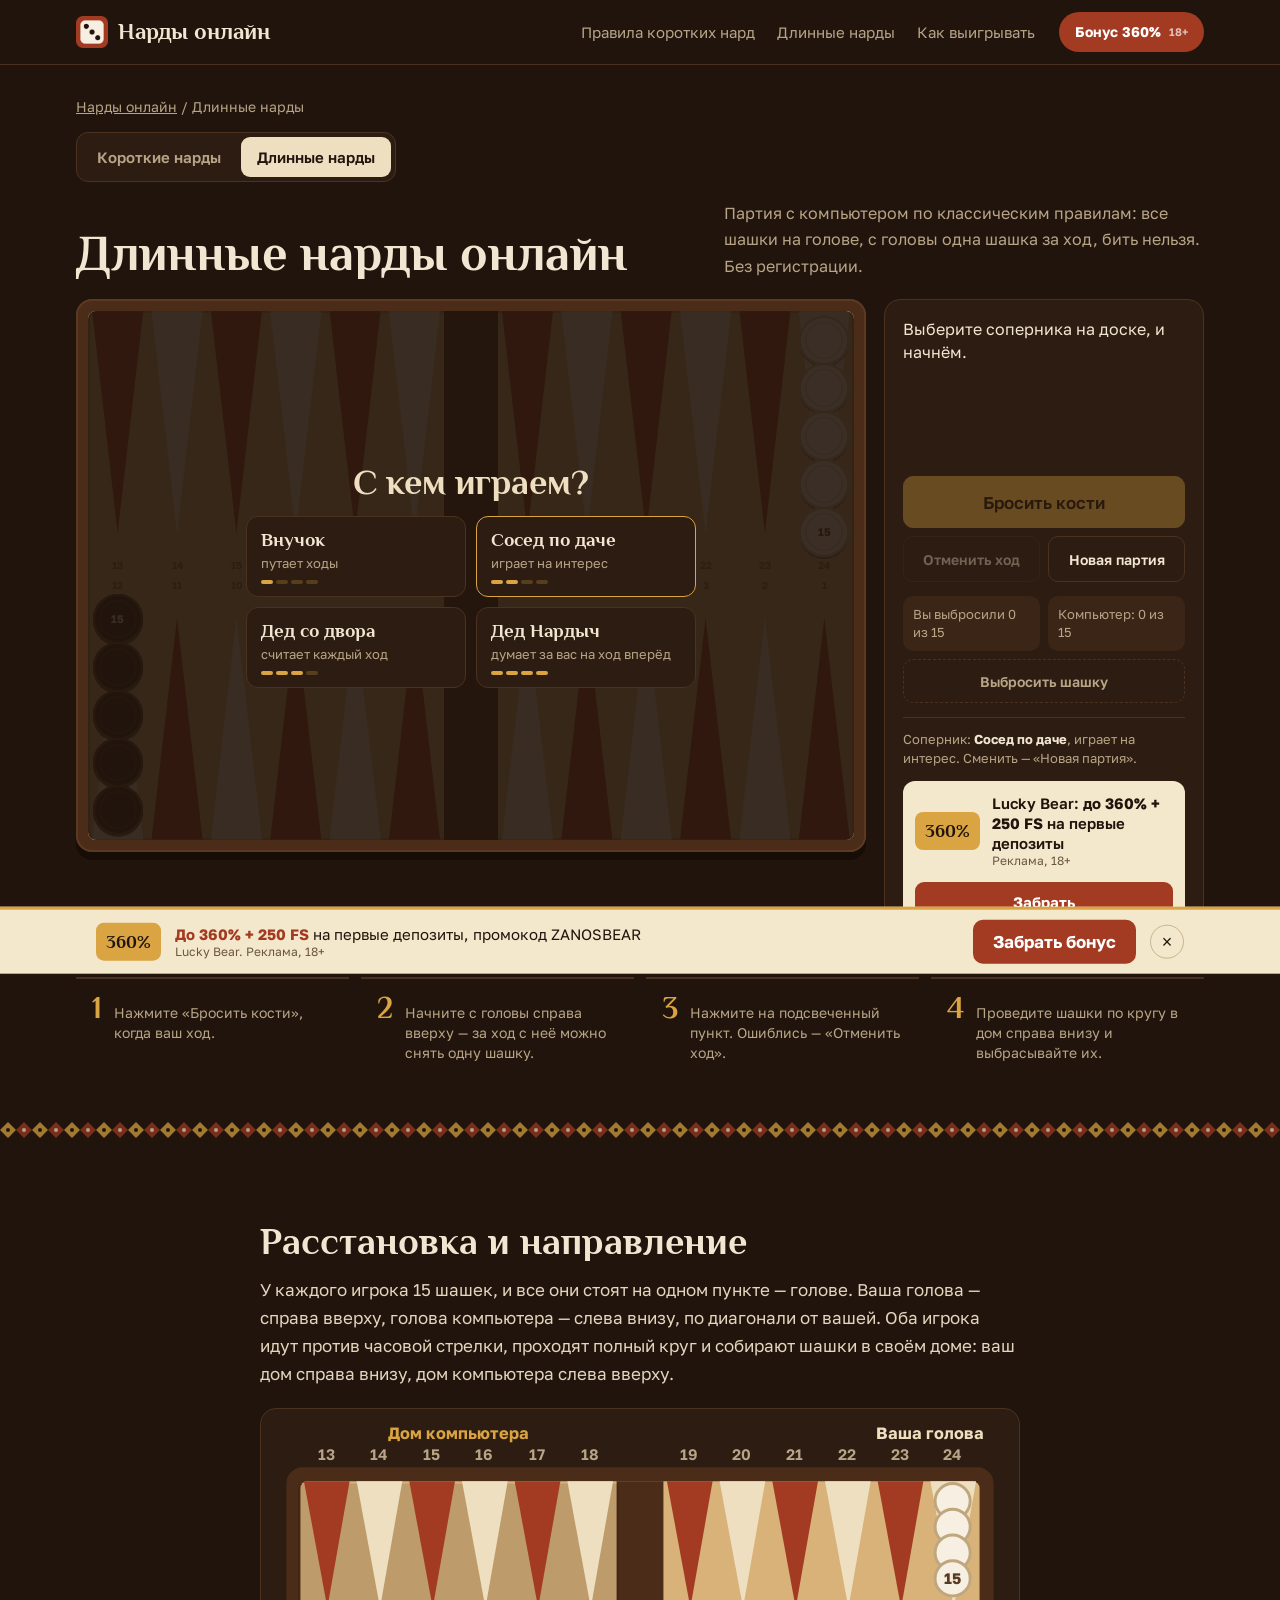
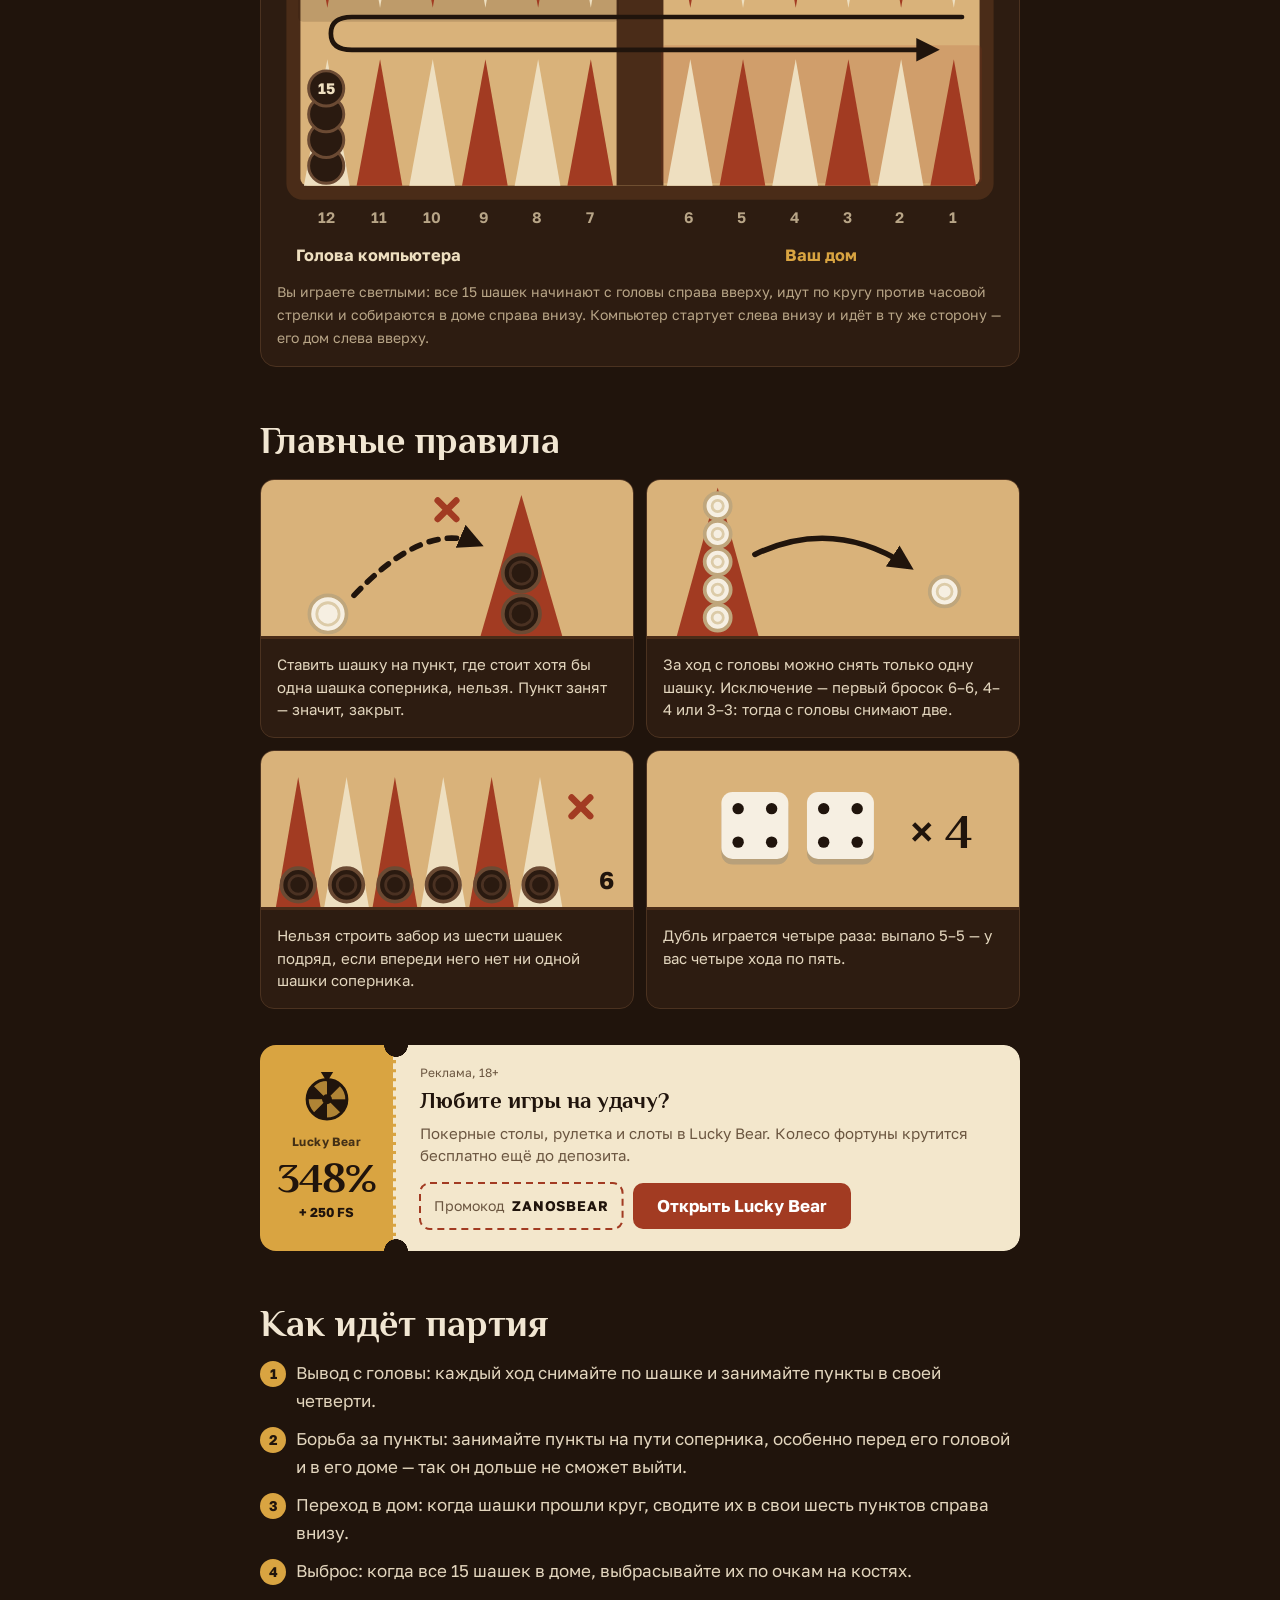
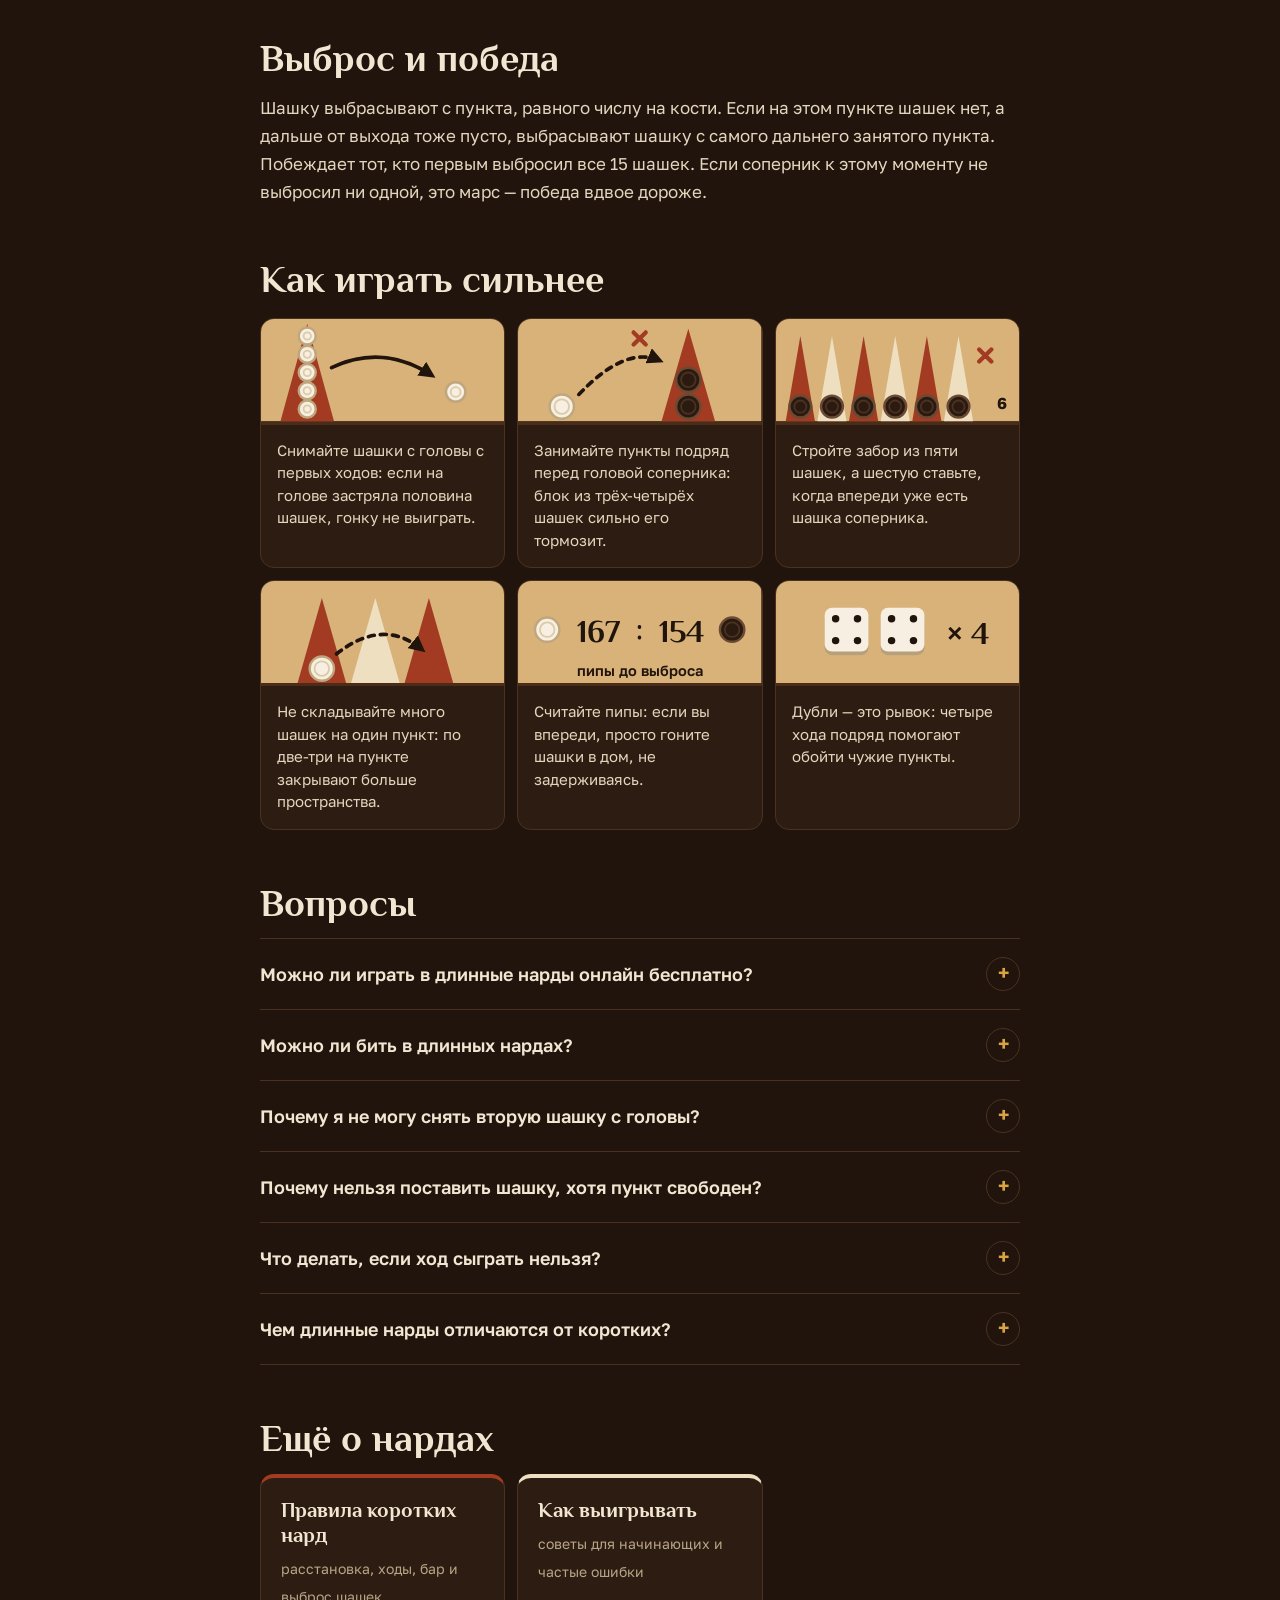
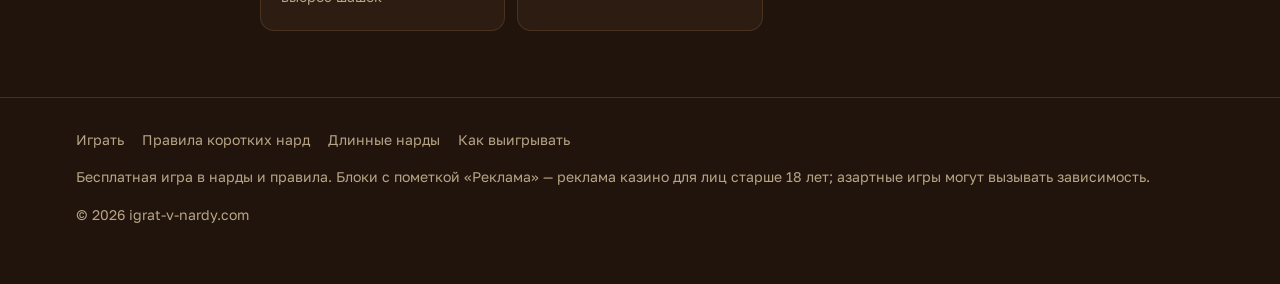
==== commit 32e77096: "Купон в панели в одну строку, подсказка на экране итога партии Co-Authored-By: Claude Opus 5.5 <nore" ====
--- a/dlinnye-nardy/index.html
+++ b/dlinnye-nardy/index.html
@@ -21,13 +21,13 @@
 <link rel="preconnect" href="https://fonts.googleapis.com" />
 <link rel="preconnect" href="https://fonts.gstatic.com" crossorigin />
 <link rel="stylesheet" href="https://fonts.googleapis.com/css2?family=Philosopher:wght@700&family=Golos+Text:wght@400;600;700&display=swap" />
-<link rel="stylesheet" href="/assets/site.css?v=13" />
+<link rel="stylesheet" href="/assets/site.css?v=15" />
 <script type="application/ld+json">{"@context": "https://schema.org", "@graph": [{"@type": "WebPage", "@id": "https://igrat-v-nardy.com/dlinnye-nardy/#page", "url": "https://igrat-v-nardy.com/dlinnye-nardy/", "name": "Длинные нарды онлайн — играть бесплатно с компьютером, без регистрации", "description": "Длинные нарды онлайн бесплатно: партия с компьютером прямо в браузере, без регистрации и скачивания. Правила длинных нард — голова, забор, выброс, марс — и советы, как выигрывать.", "inLanguage": "ru-RU", "isPartOf": {"@id": "https://igrat-v-nardy.com/#website"}}, {"@type": "BreadcrumbList", "itemListElement": [{"@type": "ListItem", "position": 1, "name": "Нарды онлайн", "item": "https://igrat-v-nardy.com/"}, {"@type": "ListItem", "position": 2, "name": "Длинные нарды", "item": "https://igrat-v-nardy.com/dlinnye-nardy/"}]}, {"@type": "FAQPage", "@id": "https://igrat-v-nardy.com/dlinnye-nardy/#faq", "mainEntity": [{"@type": "Question", "name": "Можно ли играть в длинные нарды онлайн бесплатно?", "acceptedAnswer": {"@type": "Answer", "text": "Да, на этой странице — бесплатно, без регистрации и скачивания, против компьютера."}}, {"@type": "Question", "name": "Можно ли бить в длинных нардах?", "acceptedAnswer": {"@type": "Answer", "text": "Нет, шашки не бьют — только занимают пункты и перекрывают дорогу."}}, {"@type": "Question", "name": "Почему я не могу снять вторую шашку с головы?", "acceptedAnswer": {"@type": "Answer", "text": "По правилам с головы за ход снимают одну шашку. Две можно только на первом броске, если выпало 6–6, 4–4 или 3–3."}}, {"@type": "Question", "name": "Почему нельзя поставить шашку, хотя пункт свободен?", "acceptedAnswer": {"@type": "Answer", "text": "Скорее всего, этот ход замкнул бы забор из шести шашек подряд, а впереди него нет ни одной шашки компьютера. Такой забор запрещён."}}, {"@type": "Question", "name": "Что делать, если ход сыграть нельзя?", "acceptedAnswer": {"@type": "Answer", "text": "Если ни одна кость не играется, ход пропускается. Если играется только одна — играйте её; игра сама покажет, сколько ходов доступно."}}, {"@type": "Question", "name": "Чем длинные нарды отличаются от коротких?", "acceptedAnswer": {"@type": "Answer", "text": "В коротких шашки расставлены по доске, их бьют, а игроки идут навстречу. В длинных все шашки стартуют с головы, бить нельзя, а оба игрока идут в одну сторону."}}]}]}</script>
 <!-- Yandex.Metrika counter --><script type="text/javascript">(function(m,e,t,r,i,k,a){m[i]=m[i]||function(){(m[i].a=m[i].a||[]).push(arguments)};m[i].l=1*new Date();for(var j=0;j<document.scripts.length;j++){if(document.scripts[j].src===r){return;}}k=e.createElement(t),a=e.getElementsByTagName(t)[0],k.async=1,k.src=r,a.parentNode.insertBefore(k,a)})(window,document,"script","https://mc.yandex.ru/metrika/tag.js?id=114197066","ym");ym(114197066,"init",{ssr:true,webvisor:false,clickmap:true,ecommerce:"dataLayer",accurateTrackBounce:true,trackLinks:true});</script><noscript><div><img src="https://mc.yandex.ru/watch/114197066" style="position:absolute;left:-9999px;" alt=""></div></noscript><!-- /Yandex.Metrika counter -->
 </head>
 <body class="nardy">
 <header class="top"><div class="wrap top__in"><a class="logo" href="/"><img src="/assets/icon-180.png" alt="" width="32" height="32" />Нарды онлайн</a><nav class="nav" aria-label="Разделы"><a href="/pravila-korotkih-nard/">Правила коротких нард</a><a href="/dlinnye-nardy/">Длинные нарды</a><a href="/kak-vyigryvat/">Как выигрывать</a></nav><a class="hcta" href="https://megaplay333.xyz/9Q6OEu" target="_blank" rel="nofollow sponsored noopener">Бонус 360%<span class="hcta__a">18+</span></a></div></header>
-<main><section class="play" aria-labelledby="ttl"><div class="wrap"><nav class="crumbs"><a href="/">Нарды онлайн</a> / Длинные нарды</nav><nav class="modes" aria-label="Вид нард"><a href="/">Короткие нарды</a><a href="/dlinnye-nardy/" aria-current="page">Длинные нарды</a></nav><div class="play__head"><h1 id="ttl">Длинные нарды онлайн</h1><p class="play__lead">Партия с компьютером по классическим правилам: все шашки на голове, с головы одна шашка за ход, бить нельзя. Без регистрации.</p></div><div class="nb" id="nardy"><div class="nb__frame"><div class="nb__board" role="group" aria-label="Доска нард"></div></div><aside class="nb__side" aria-label="Партия"><div class="nb__dice" aria-live="polite"></div><div class="nb__btns"><button type="button" class="btn btn--main" data-n="roll">Бросить кости</button><button type="button" class="btn" data-n="undo">Отменить ход</button><button type="button" class="btn" data-n="new">Новая партия</button></div><p class="nb__msg" aria-live="polite"></p><div class="nb__off"></div><div class="nb__lvl"></div><aside class="lbc lbc--stack nb__promo"><div class="lbc__stub"><span class="lbc__wheel" aria-hidden="true"><svg viewBox="-20 -22 40 42"><g class="lbw"><path d="M0 0L0.00 -16.00A16 16 0 0 1 11.31 -11.31z" fill="currentColor" fill-opacity="1"/><path d="M0 0L11.31 -11.31A16 16 0 0 1 16.00 0.00z" fill="currentColor" fill-opacity=".22"/><path d="M0 0L16.00 0.00A16 16 0 0 1 11.31 11.31z" fill="currentColor" fill-opacity="1"/><path d="M0 0L11.31 11.31A16 16 0 0 1 0.00 16.00z" fill="currentColor" fill-opacity=".22"/><path d="M0 0L0.00 16.00A16 16 0 0 1 -11.31 11.31z" fill="currentColor" fill-opacity="1"/><path d="M0 0L-11.31 11.31A16 16 0 0 1 -16.00 0.00z" fill="currentColor" fill-opacity=".22"/><path d="M0 0L-16.00 0.00A16 16 0 0 1 -11.31 -11.31z" fill="currentColor" fill-opacity="1"/><path d="M0 0L-11.31 -11.31A16 16 0 0 1 -0.00 -16.00z" fill="currentColor" fill-opacity=".22"/></g><circle r="16" fill="none" stroke="currentColor" stroke-width="2.5"/><circle r="4" fill="currentColor"/><path d="M-5 -22h10l-5 8z" fill="currentColor"/></svg></span><span class="lbc__brand">Lucky Bear</span><b class="lbc__pct">360%</b><span class="lbc__fs">+ 250 FS</span></div><div class="lbc__main"><p class="lbc__ad">Реклама, 18+</p><p class="lbc__t">Партия сыграна. Хотите на деньги?</p><p class="lbc__d">Lucky Bear: покер, live-казино и слоты, пополнение от 100 ₽.</p><div class="lbc__row"><span class="lbc__code"><svg class="lbc__ants" aria-hidden="true"><rect width="100%" height="100%" rx="10"/></svg>Промокод <b>ZANOSBEAR</b></span><a class="lbc__go" href="https://megaplay333.xyz/9Q6OEu" target="_blank" rel="nofollow sponsored noopener">Забрать бонус</a></div></div></aside><div class="lbm"><span class="lbbadge">360%</span><span class="lbm__t">Lucky Bear: <b>до 360% + 250 FS</b> на первые депозиты<small>Реклама, 18+</small></span><a class="lbm__go" href="https://megaplay333.xyz/9Q6OEu" target="_blank" rel="nofollow sponsored noopener">Забрать</a></div></aside></div><ol class="howto"><li><b>1</b><span>Нажмите «Бросить кости», когда ваш ход.</span></li><li><b>2</b><span>Начните с головы справа вверху — за ход с неё можно снять одну шашку.</span></li><li><b>3</b><span>Нажмите на подсвеченный пункт. Ошиблись — «Отменить ход».</span></li><li><b>4</b><span>Проведите шашки по кругу в дом справа внизу и выбрасывайте их.</span></li></ol></div></section><div class="inlay" aria-hidden="true"></div><script src="/assets/nardy_long.js?v=9" defer></script><div class="wrap"><article class="text"><h2 id="s23713">Расстановка и направление</h2><p>У каждого игрока 15 шашек, и все они стоят на одном пункте — голове. Ваша голова — справа вверху, голова компьютера — слева внизу, по диагонали от вашей. Оба игрока идут против часовой стрелки, проходят полный круг и собирают шашки в своём доме: ваш дом справа внизу, дом компьютера слева вверху.</p><figure class="scheme"><svg viewBox="0 0 620 380" role="img" aria-label="Схема доски: пункты с 1 по 24, ваш дом справа внизу, дом компьютера справа вверху, путь светлых шашек от пункта 24 к пункту 1"><rect x="8" y="36" width="604" height="284" rx="14" fill="#4A2C18"/><rect x="20" y="48" width="580" height="260" rx="6" fill="#D9B27A"/><rect x="290" y="48" width="40" height="260" fill="#4A2C18"/><rect x="18" y="50" width="274" height="118" rx="4" fill="#20140C" fill-opacity=".14"/><rect x="328" y="188" width="274" height="118" rx="4" fill="#A23B22" fill-opacity=".16"/><path d="M23 48 h39 l-19 108 z" fill="#A23B22"/><path d="M23 308 h39 l-19 -108 z" fill="#EEDFC0"/><text x="42" y="30" text-anchor="middle" font-size="13" font-weight="600" fill="#B8A587">13</text><text x="42" y="340" text-anchor="middle" font-size="13" font-weight="600" fill="#B8A587">12</text><path d="M68 48 h39 l-19 108 z" fill="#EEDFC0"/><path d="M68 308 h39 l-19 -108 z" fill="#A23B22"/><text x="87" y="30" text-anchor="middle" font-size="13" font-weight="600" fill="#B8A587">14</text><text x="87" y="340" text-anchor="middle" font-size="13" font-weight="600" fill="#B8A587">11</text><path d="M113 48 h39 l-19 108 z" fill="#A23B22"/><path d="M113 308 h39 l-19 -108 z" fill="#EEDFC0"/><text x="132" y="30" text-anchor="middle" font-size="13" font-weight="600" fill="#B8A587">15</text><text x="132" y="340" text-anchor="middle" font-size="13" font-weight="600" fill="#B8A587">10</text><path d="M158 48 h39 l-19 108 z" fill="#EEDFC0"/><path d="M158 308 h39 l-19 -108 z" fill="#A23B22"/><text x="177" y="30" text-anchor="middle" font-size="13" font-weight="600" fill="#B8A587">16</text><text x="177" y="340" text-anchor="middle" font-size="13" font-weight="600" fill="#B8A587">9</text><path d="M203 48 h39 l-19 108 z" fill="#A23B22"/><path d="M203 308 h39 l-19 -108 z" fill="#EEDFC0"/><text x="222" y="30" text-anchor="middle" font-size="13" font-weight="600" fill="#B8A587">17</text><text x="222" y="340" text-anchor="middle" font-size="13" font-weight="600" fill="#B8A587">8</text><path d="M248 48 h39 l-19 108 z" fill="#EEDFC0"/><path d="M248 308 h39 l-19 -108 z" fill="#A23B22"/><text x="267" y="30" text-anchor="middle" font-size="13" font-weight="600" fill="#B8A587">18</text><text x="267" y="340" text-anchor="middle" font-size="13" font-weight="600" fill="#B8A587">7</text><path d="M333 48 h39 l-19 108 z" fill="#A23B22"/><path d="M333 308 h39 l-19 -108 z" fill="#EEDFC0"/><text x="352" y="30" text-anchor="middle" font-size="13" font-weight="600" fill="#B8A587">19</text><text x="352" y="340" text-anchor="middle" font-size="13" font-weight="600" fill="#B8A587">6</text><path d="M378 48 h39 l-19 108 z" fill="#EEDFC0"/><path d="M378 308 h39 l-19 -108 z" fill="#A23B22"/><text x="397" y="30" text-anchor="middle" font-size="13" font-weight="600" fill="#B8A587">20</text><text x="397" y="340" text-anchor="middle" font-size="13" font-weight="600" fill="#B8A587">5</text><path d="M423 48 h39 l-19 108 z" fill="#A23B22"/><path d="M423 308 h39 l-19 -108 z" fill="#EEDFC0"/><text x="442" y="30" text-anchor="middle" font-size="13" font-weight="600" fill="#B8A587">21</text><text x="442" y="340" text-anchor="middle" font-size="13" font-weight="600" fill="#B8A587">4</text><path d="M468 48 h39 l-19 108 z" fill="#EEDFC0"/><path d="M468 308 h39 l-19 -108 z" fill="#A23B22"/><text x="487" y="30" text-anchor="middle" font-size="13" font-weight="600" fill="#B8A587">22</text><text x="487" y="340" text-anchor="middle" font-size="13" font-weight="600" fill="#B8A587">3</text><path d="M513 48 h39 l-19 108 z" fill="#A23B22"/><path d="M513 308 h39 l-19 -108 z" fill="#EEDFC0"/><text x="532" y="30" text-anchor="middle" font-size="13" font-weight="600" fill="#B8A587">23</text><text x="532" y="340" text-anchor="middle" font-size="13" font-weight="600" fill="#B8A587">2</text><path d="M558 48 h39 l-19 108 z" fill="#EEDFC0"/><path d="M558 308 h39 l-19 -108 z" fill="#A23B22"/><text x="577" y="30" text-anchor="middle" font-size="13" font-weight="600" fill="#B8A587">24</text><text x="577" y="340" text-anchor="middle" font-size="13" font-weight="600" fill="#B8A587">1</text><text x="155" y="12" text-anchor="middle" font-size="14" font-weight="700" fill="#D9A441">Дом компьютера</text><text x="604" y="12" text-anchor="end" font-size="14" font-weight="700" fill="#EEDFC0">Ваша голова</text><text x="16" y="372" text-anchor="start" font-size="14" font-weight="700" fill="#EEDFC0">Голова компьютера</text><text x="465" y="372" text-anchor="middle" font-size="14" font-weight="700" fill="#D9A441">Ваш дом</text><circle cx="577" cy="65" r="15" fill="#F6EFE2" stroke="#BFA67C" stroke-width="2.5"/><circle cx="42" cy="291" r="15" fill="#2A1A10" stroke="#6B4A33" stroke-width="2.5"/><circle cx="577" cy="87" r="15" fill="#F6EFE2" stroke="#BFA67C" stroke-width="2.5"/><circle cx="42" cy="269" r="15" fill="#2A1A10" stroke="#6B4A33" stroke-width="2.5"/><circle cx="577" cy="109" r="15" fill="#F6EFE2" stroke="#BFA67C" stroke-width="2.5"/><circle cx="42" cy="247" r="15" fill="#2A1A10" stroke="#6B4A33" stroke-width="2.5"/><circle cx="577" cy="131" r="15" fill="#F6EFE2" stroke="#BFA67C" stroke-width="2.5"/><circle cx="42" cy="225" r="15" fill="#2A1A10" stroke="#6B4A33" stroke-width="2.5"/><text x="577" y="136" text-anchor="middle" font-size="13" font-weight="700" fill="#5A3B22">15</text><text x="42" y="230" text-anchor="middle" font-size="13" font-weight="700" fill="#EEDFC0">15</text><defs><marker id="ah" viewBox="0 0 10 10" refX="7" refY="5" markerWidth="5" markerHeight="5" orient="auto"><path d="M0 0 10 5 0 10z" fill="#20140C"/></marker></defs><path d="M585 164 H64 Q46 164 46 178 Q46 192 64 192 H560" fill="none" stroke="#20140C" stroke-width="4" stroke-linecap="round" marker-end="url(#ah)"/></svg><figcaption>Вы играете светлыми: все 15 шашек начинают с головы справа вверху, идут по кругу против часовой стрелки и собираются в доме справа внизу. Компьютер стартует слева внизу и идёт в ту же сторону — его дом слева вверху.</figcaption></figure><h2 id="s21160">Главные правила</h2><div class="rules rules--2"><div class="rule"><div class="rule__pic"><svg viewBox="0 0 200 84" aria-hidden="true" focusable="false"><defs><marker id="va" viewBox="0 0 10 10" refX="7" refY="5" markerWidth="4.5" markerHeight="4.5" orient="auto"><path d="M0 0 10 5 0 10z" fill="#20140C"/></marker></defs><rect width="200" height="84" fill="#D9B27A"/><path d="M118 84 h44 l-22 -76 z" fill="#A23B22"/><circle cx="140" cy="72" r="10" fill="#2A1A10" stroke="#6B4A33" stroke-width="2"/><circle cx="140" cy="72" r="6" fill="none" stroke="#4A3122" stroke-width="1.5"/><circle cx="140" cy="50" r="10" fill="#2A1A10" stroke="#6B4A33" stroke-width="2"/><circle cx="140" cy="50" r="6" fill="none" stroke="#4A3122" stroke-width="1.5"/><circle cx="36" cy="72" r="10" fill="#F6EFE2" stroke="#BFA67C" stroke-width="2"/><circle cx="36" cy="72" r="6" fill="none" stroke="#DCCBA8" stroke-width="1.5"/><path d="M50 62 Q88 22 116 34" fill="none" stroke="#20140C" stroke-width="3" stroke-linecap="round" stroke-dasharray="5 5" marker-end="url(#va)"/><path d="M95 11 l10 10 M105 11 l-10 10" stroke="#A23B22" stroke-width="3.5" stroke-linecap="round"/></svg></div><p>Ставить шашку на пункт, где стоит хотя бы одна шашка соперника, нельзя. Пункт занят — значит, закрыт.</p></div><div class="rule"><div class="rule__pic"><svg viewBox="0 0 200 84" aria-hidden="true" focusable="false"><defs><marker id="va" viewBox="0 0 10 10" refX="7" refY="5" markerWidth="4.5" markerHeight="4.5" orient="auto"><path d="M0 0 10 5 0 10z" fill="#20140C"/></marker></defs><rect width="200" height="84" fill="#D9B27A"/><path d="M16 84 h44 l-22 -80 z" fill="#A23B22"/><circle cx="38" cy="74" r="7" fill="#F6EFE2" stroke="#BFA67C" stroke-width="2"/><circle cx="38" cy="74" r="3" fill="none" stroke="#DCCBA8" stroke-width="1.5"/><circle cx="38" cy="59" r="7" fill="#F6EFE2" stroke="#BFA67C" stroke-width="2"/><circle cx="38" cy="59" r="3" fill="none" stroke="#DCCBA8" stroke-width="1.5"/><circle cx="38" cy="44" r="7" fill="#F6EFE2" stroke="#BFA67C" stroke-width="2"/><circle cx="38" cy="44" r="3" fill="none" stroke="#DCCBA8" stroke-width="1.5"/><circle cx="38" cy="29" r="7" fill="#F6EFE2" stroke="#BFA67C" stroke-width="2"/><circle cx="38" cy="29" r="3" fill="none" stroke="#DCCBA8" stroke-width="1.5"/><circle cx="38" cy="14" r="7" fill="#F6EFE2" stroke="#BFA67C" stroke-width="2"/><circle cx="38" cy="14" r="3" fill="none" stroke="#DCCBA8" stroke-width="1.5"/><path d="M58 40 Q100 20 140 46" fill="none" stroke="#20140C" stroke-width="3" stroke-linecap="round" marker-end="url(#va)"/><circle cx="160" cy="60" r="8" fill="#F6EFE2" stroke="#BFA67C" stroke-width="2"/><circle cx="160" cy="60" r="4" fill="none" stroke="#DCCBA8" stroke-width="1.5"/></svg></div><p>За ход с головы можно снять только одну шашку. Исключение — первый бросок 6–6, 4–4 или 3–3: тогда с головы снимают две.</p></div><div class="rule"><div class="rule__pic"><svg viewBox="0 0 200 84" aria-hidden="true" focusable="false"><defs><marker id="va" viewBox="0 0 10 10" refX="7" refY="5" markerWidth="4.5" markerHeight="4.5" orient="auto"><path d="M0 0 10 5 0 10z" fill="#20140C"/></marker></defs><rect width="200" height="84" fill="#D9B27A"/><path d="M8 84 h24 l-12 -70 z" fill="#A23B22"/><circle cx="20" cy="72" r="9" fill="#2A1A10" stroke="#6B4A33" stroke-width="2"/><circle cx="20" cy="72" r="5" fill="none" stroke="#4A3122" stroke-width="1.5"/><path d="M34 84 h24 l-12 -70 z" fill="#EEDFC0"/><circle cx="46" cy="72" r="9" fill="#2A1A10" stroke="#6B4A33" stroke-width="2"/><circle cx="46" cy="72" r="5" fill="none" stroke="#4A3122" stroke-width="1.5"/><path d="M60 84 h24 l-12 -70 z" fill="#A23B22"/><circle cx="72" cy="72" r="9" fill="#2A1A10" stroke="#6B4A33" stroke-width="2"/><circle cx="72" cy="72" r="5" fill="none" stroke="#4A3122" stroke-width="1.5"/><path d="M86 84 h24 l-12 -70 z" fill="#EEDFC0"/><circle cx="98" cy="72" r="9" fill="#2A1A10" stroke="#6B4A33" stroke-width="2"/><circle cx="98" cy="72" r="5" fill="none" stroke="#4A3122" stroke-width="1.5"/><path d="M112 84 h24 l-12 -70 z" fill="#A23B22"/><circle cx="124" cy="72" r="9" fill="#2A1A10" stroke="#6B4A33" stroke-width="2"/><circle cx="124" cy="72" r="5" fill="none" stroke="#4A3122" stroke-width="1.5"/><path d="M138 84 h24 l-12 -70 z" fill="#EEDFC0"/><circle cx="150" cy="72" r="9" fill="#2A1A10" stroke="#6B4A33" stroke-width="2"/><circle cx="150" cy="72" r="5" fill="none" stroke="#4A3122" stroke-width="1.5"/><path d="M167 25 l10 10 M177 25 l-10 10" stroke="#A23B22" stroke-width="3.5" stroke-linecap="round"/><text x="186" y="74" text-anchor="middle" font-family="Golos Text,sans-serif" font-weight="700" font-size="13" fill="#20140C">6</text></svg></div><p>Нельзя строить забор из шести шашек подряд, если впереди него нет ни одной шашки соперника.</p></div><div class="rule"><div class="rule__pic"><svg viewBox="0 0 200 84" aria-hidden="true" focusable="false"><defs><marker id="va" viewBox="0 0 10 10" refX="7" refY="5" markerWidth="4.5" markerHeight="4.5" orient="auto"><path d="M0 0 10 5 0 10z" fill="#20140C"/></marker></defs><rect width="200" height="84" fill="#D9B27A"/><rect x="40" y="25" width="36" height="36" rx="6" fill="#B8A07A"/><rect x="40" y="22" width="36" height="36" rx="6" fill="#F6EFE2"/><circle cx="49" cy="31" r="3.06" fill="#20140C"/><circle cx="67" cy="31" r="3.06" fill="#20140C"/><circle cx="49" cy="49" r="3.06" fill="#20140C"/><circle cx="67" cy="49" r="3.06" fill="#20140C"/><rect x="86" y="25" width="36" height="36" rx="6" fill="#B8A07A"/><rect x="86" y="22" width="36" height="36" rx="6" fill="#F6EFE2"/><circle cx="95" cy="31" r="3.06" fill="#20140C"/><circle cx="113" cy="31" r="3.06" fill="#20140C"/><circle cx="95" cy="49" r="3.06" fill="#20140C"/><circle cx="113" cy="49" r="3.06" fill="#20140C"/><text x="158" y="52" text-anchor="middle" font-family="Philosopher,Georgia,serif" font-weight="700" font-size="26" fill="#20140C">× 4</text></svg></div><p>Дубль играется четыре раза: выпало 5–5 — у вас четыре хода по пять.</p></div></div><aside class="lbc"><div class="lbc__stub"><span class="lbc__wheel" aria-hidden="true"><svg viewBox="-20 -22 40 42"><g class="lbw"><path d="M0 0L0.00 -16.00A16 16 0 0 1 11.31 -11.31z" fill="currentColor" fill-opacity="1"/><path d="M0 0L11.31 -11.31A16 16 0 0 1 16.00 0.00z" fill="currentColor" fill-opacity=".22"/><path d="M0 0L16.00 0.00A16 16 0 0 1 11.31 11.31z" fill="currentColor" fill-opacity="1"/><path d="M0 0L11.31 11.31A16 16 0 0 1 0.00 16.00z" fill="currentColor" fill-opacity=".22"/><path d="M0 0L0.00 16.00A16 16 0 0 1 -11.31 11.31z" fill="currentColor" fill-opacity="1"/><path d="M0 0L-11.31 11.31A16 16 0 0 1 -16.00 0.00z" fill="currentColor" fill-opacity=".22"/><path d="M0 0L-16.00 0.00A16 16 0 0 1 -11.31 -11.31z" fill="currentColor" fill-opacity="1"/><path d="M0 0L-11.31 -11.31A16 16 0 0 1 -0.00 -16.00z" fill="currentColor" fill-opacity=".22"/></g><circle r="16" fill="none" stroke="currentColor" stroke-width="2.5"/><circle r="4" fill="currentColor"/><path d="M-5 -22h10l-5 8z" fill="currentColor"/></svg></span><span class="lbc__brand">Lucky Bear</span><b class="lbc__pct">360%</b><span class="lbc__fs">+ 250 FS</span></div><div class="lbc__main"><p class="lbc__ad">Реклама, 18+</p><p class="lbc__t">Любите игры на удачу?</p><p class="lbc__d">Покерные столы, рулетка и слоты в Lucky Bear. Колесо фортуны крутится бесплатно ещё до депозита.</p><div class="lbc__row"><span class="lbc__code"><svg class="lbc__ants" aria-hidden="true"><rect width="100%" height="100%" rx="10"/></svg>Промокод <b>ZANOSBEAR</b></span><a class="lbc__go" href="https://megaplay333.xyz/9Q6OEu" target="_blank" rel="nofollow sponsored noopener">Открыть Lucky Bear</a></div></div></aside><h2 id="s16720">Как идёт партия</h2><ol><li>Вывод с головы: каждый ход снимайте по шашке и занимайте пункты в своей четверти.</li><li>Борьба за пункты: занимайте пункты на пути соперника, особенно перед его головой и в его доме — так он дольше не сможет выйти.</li><li>Переход в дом: когда шашки прошли круг, сводите их в свои шесть пунктов справа внизу.</li><li>Выброс: когда все 15 шашек в доме, выбрасывайте их по очкам на костях.</li></ol><h2 id="s12764">Выброс и победа</h2><p>Шашку выбрасывают с пункта, равного числу на кости. Если на этом пункте шашек нет, а дальше от выхода тоже пусто, выбрасывают шашку с самого дальнего занятого пункта. Побеждает тот, кто первым выбросил все 15 шашек. Если соперник к этому моменту не выбросил ни одной, это марс — победа вдвое дороже.</p><h2 id="s69597">Как играть сильнее</h2><div class="rules"><div class="rule"><div class="rule__pic"><svg viewBox="0 0 200 84" aria-hidden="true" focusable="false"><defs><marker id="va" viewBox="0 0 10 10" refX="7" refY="5" markerWidth="4.5" markerHeight="4.5" orient="auto"><path d="M0 0 10 5 0 10z" fill="#20140C"/></marker></defs><rect width="200" height="84" fill="#D9B27A"/><path d="M16 84 h44 l-22 -80 z" fill="#A23B22"/><circle cx="38" cy="74" r="7" fill="#F6EFE2" stroke="#BFA67C" stroke-width="2"/><circle cx="38" cy="74" r="3" fill="none" stroke="#DCCBA8" stroke-width="1.5"/><circle cx="38" cy="59" r="7" fill="#F6EFE2" stroke="#BFA67C" stroke-width="2"/><circle cx="38" cy="59" r="3" fill="none" stroke="#DCCBA8" stroke-width="1.5"/><circle cx="38" cy="44" r="7" fill="#F6EFE2" stroke="#BFA67C" stroke-width="2"/><circle cx="38" cy="44" r="3" fill="none" stroke="#DCCBA8" stroke-width="1.5"/><circle cx="38" cy="29" r="7" fill="#F6EFE2" stroke="#BFA67C" stroke-width="2"/><circle cx="38" cy="29" r="3" fill="none" stroke="#DCCBA8" stroke-width="1.5"/><circle cx="38" cy="14" r="7" fill="#F6EFE2" stroke="#BFA67C" stroke-width="2"/><circle cx="38" cy="14" r="3" fill="none" stroke="#DCCBA8" stroke-width="1.5"/><path d="M58 40 Q100 20 140 46" fill="none" stroke="#20140C" stroke-width="3" stroke-linecap="round" marker-end="url(#va)"/><circle cx="160" cy="60" r="8" fill="#F6EFE2" stroke="#BFA67C" stroke-width="2"/><circle cx="160" cy="60" r="4" fill="none" stroke="#DCCBA8" stroke-width="1.5"/></svg></div><p>Снимайте шашки с головы с первых ходов: если на голове застряла половина шашек, гонку не выиграть.</p></div><div class="rule"><div class="rule__pic"><svg viewBox="0 0 200 84" aria-hidden="true" focusable="false"><defs><marker id="va" viewBox="0 0 10 10" refX="7" refY="5" markerWidth="4.5" markerHeight="4.5" orient="auto"><path d="M0 0 10 5 0 10z" fill="#20140C"/></marker></defs><rect width="200" height="84" fill="#D9B27A"/><path d="M118 84 h44 l-22 -76 z" fill="#A23B22"/><circle cx="140" cy="72" r="10" fill="#2A1A10" stroke="#6B4A33" stroke-width="2"/><circle cx="140" cy="72" r="6" fill="none" stroke="#4A3122" stroke-width="1.5"/><circle cx="140" cy="50" r="10" fill="#2A1A10" stroke="#6B4A33" stroke-width="2"/><circle cx="140" cy="50" r="6" fill="none" stroke="#4A3122" stroke-width="1.5"/><circle cx="36" cy="72" r="10" fill="#F6EFE2" stroke="#BFA67C" stroke-width="2"/><circle cx="36" cy="72" r="6" fill="none" stroke="#DCCBA8" stroke-width="1.5"/><path d="M50 62 Q88 22 116 34" fill="none" stroke="#20140C" stroke-width="3" stroke-linecap="round" stroke-dasharray="5 5" marker-end="url(#va)"/><path d="M95 11 l10 10 M105 11 l-10 10" stroke="#A23B22" stroke-width="3.5" stroke-linecap="round"/></svg></div><p>Занимайте пункты подряд перед головой соперника: блок из трёх-четырёх шашек сильно его тормозит.</p></div><div class="rule"><div class="rule__pic"><svg viewBox="0 0 200 84" aria-hidden="true" focusable="false"><defs><marker id="va" viewBox="0 0 10 10" refX="7" refY="5" markerWidth="4.5" markerHeight="4.5" orient="auto"><path d="M0 0 10 5 0 10z" fill="#20140C"/></marker></defs><rect width="200" height="84" fill="#D9B27A"/><path d="M8 84 h24 l-12 -70 z" fill="#A23B22"/><circle cx="20" cy="72" r="9" fill="#2A1A10" stroke="#6B4A33" stroke-width="2"/><circle cx="20" cy="72" r="5" fill="none" stroke="#4A3122" stroke-width="1.5"/><path d="M34 84 h24 l-12 -70 z" fill="#EEDFC0"/><circle cx="46" cy="72" r="9" fill="#2A1A10" stroke="#6B4A33" stroke-width="2"/><circle cx="46" cy="72" r="5" fill="none" stroke="#4A3122" stroke-width="1.5"/><path d="M60 84 h24 l-12 -70 z" fill="#A23B22"/><circle cx="72" cy="72" r="9" fill="#2A1A10" stroke="#6B4A33" stroke-width="2"/><circle cx="72" cy="72" r="5" fill="none" stroke="#4A3122" stroke-width="1.5"/><path d="M86 84 h24 l-12 -70 z" fill="#EEDFC0"/><circle cx="98" cy="72" r="9" fill="#2A1A10" stroke="#6B4A33" stroke-width="2"/><circle cx="98" cy="72" r="5" fill="none" stroke="#4A3122" stroke-width="1.5"/><path d="M112 84 h24 l-12 -70 z" fill="#A23B22"/><circle cx="124" cy="72" r="9" fill="#2A1A10" stroke="#6B4A33" stroke-width="2"/><circle cx="124" cy="72" r="5" fill="none" stroke="#4A3122" stroke-width="1.5"/><path d="M138 84 h24 l-12 -70 z" fill="#EEDFC0"/><circle cx="150" cy="72" r="9" fill="#2A1A10" stroke="#6B4A33" stroke-width="2"/><circle cx="150" cy="72" r="5" fill="none" stroke="#4A3122" stroke-width="1.5"/><path d="M167 25 l10 10 M177 25 l-10 10" stroke="#A23B22" stroke-width="3.5" stroke-linecap="round"/><text x="186" y="74" text-anchor="middle" font-family="Golos Text,sans-serif" font-weight="700" font-size="13" fill="#20140C">6</text></svg></div><p>Стройте забор из пяти шашек, а шестую ставьте, когда впереди уже есть шашка соперника.</p></div><div class="rule"><div class="rule__pic"><svg viewBox="0 0 200 84" aria-hidden="true" focusable="false"><defs><marker id="va" viewBox="0 0 10 10" refX="7" refY="5" markerWidth="4.5" markerHeight="4.5" orient="auto"><path d="M0 0 10 5 0 10z" fill="#20140C"/></marker></defs><rect width="200" height="84" fill="#D9B27A"/><path d="M30 84 h40 l-20 -70 z" fill="#A23B22"/><path d="M74 84 h40 l-20 -70 z" fill="#EEDFC0"/><path d="M118 84 h40 l-20 -70 z" fill="#A23B22"/><circle cx="50" cy="72" r="10" fill="#F6EFE2" stroke="#BFA67C" stroke-width="2"/><circle cx="50" cy="72" r="6" fill="none" stroke="#DCCBA8" stroke-width="1.5"/><path d="M62 60 Q100 30 132 56" fill="none" stroke="#20140C" stroke-width="3" stroke-linecap="round" stroke-dasharray="5 5" marker-end="url(#va)"/></svg></div><p>Не складывайте много шашек на один пункт: по две-три на пункте закрывают больше пространства.</p></div><div class="rule"><div class="rule__pic"><svg viewBox="0 0 200 84" aria-hidden="true" focusable="false"><defs><marker id="va" viewBox="0 0 10 10" refX="7" refY="5" markerWidth="4.5" markerHeight="4.5" orient="auto"><path d="M0 0 10 5 0 10z" fill="#20140C"/></marker></defs><rect width="200" height="84" fill="#D9B27A"/><circle cx="24" cy="40" r="10" fill="#F6EFE2" stroke="#BFA67C" stroke-width="2"/><circle cx="24" cy="40" r="6" fill="none" stroke="#DCCBA8" stroke-width="1.5"/><text x="66" y="50" text-anchor="middle" font-family="Philosopher,Georgia,serif" font-weight="700" font-size="26" fill="#20140C">167</text><text x="100" y="48" text-anchor="middle" font-family="Philosopher,Georgia,serif" font-weight="700" font-size="24" fill="#20140C">:</text><text x="134" y="50" text-anchor="middle" font-family="Philosopher,Georgia,serif" font-weight="700" font-size="26" fill="#20140C">154</text><circle cx="176" cy="40" r="10" fill="#2A1A10" stroke="#6B4A33" stroke-width="2"/><circle cx="176" cy="40" r="6" fill="none" stroke="#4A3122" stroke-width="1.5"/><text x="100" y="78" text-anchor="middle" font-family="Golos Text,sans-serif" font-weight="600" font-size="12" fill="#20140C">пипы до выброса</text></svg></div><p>Считайте пипы: если вы впереди, просто гоните шашки в дом, не задерживаясь.</p></div><div class="rule"><div class="rule__pic"><svg viewBox="0 0 200 84" aria-hidden="true" focusable="false"><defs><marker id="va" viewBox="0 0 10 10" refX="7" refY="5" markerWidth="4.5" markerHeight="4.5" orient="auto"><path d="M0 0 10 5 0 10z" fill="#20140C"/></marker></defs><rect width="200" height="84" fill="#D9B27A"/><rect x="40" y="25" width="36" height="36" rx="6" fill="#B8A07A"/><rect x="40" y="22" width="36" height="36" rx="6" fill="#F6EFE2"/><circle cx="49" cy="31" r="3.06" fill="#20140C"/><circle cx="67" cy="31" r="3.06" fill="#20140C"/><circle cx="49" cy="49" r="3.06" fill="#20140C"/><circle cx="67" cy="49" r="3.06" fill="#20140C"/><rect x="86" y="25" width="36" height="36" rx="6" fill="#B8A07A"/><rect x="86" y="22" width="36" height="36" rx="6" fill="#F6EFE2"/><circle cx="95" cy="31" r="3.06" fill="#20140C"/><circle cx="113" cy="31" r="3.06" fill="#20140C"/><circle cx="95" cy="49" r="3.06" fill="#20140C"/><circle cx="113" cy="49" r="3.06" fill="#20140C"/><text x="158" y="52" text-anchor="middle" font-family="Philosopher,Georgia,serif" font-weight="700" font-size="26" fill="#20140C">× 4</text></svg></div><p>Дубли — это рывок: четыре хода подряд помогают обойти чужие пункты.</p></div></div><h2>Вопросы</h2><div class="faq"><details><summary>Можно ли играть в длинные нарды онлайн бесплатно?</summary><p>Да, на этой странице — бесплатно, без регистрации и скачивания, против компьютера.</p></details><details><summary>Можно ли бить в длинных нардах?</summary><p>Нет, шашки не бьют — только занимают пункты и перекрывают дорогу.</p></details><details><summary>Почему я не могу снять вторую шашку с головы?</summary><p>По правилам с головы за ход снимают одну шашку. Две можно только на первом броске, если выпало 6–6, 4–4 или 3–3.</p></details><details><summary>Почему нельзя поставить шашку, хотя пункт свободен?</summary><p>Скорее всего, этот ход замкнул бы забор из шести шашек подряд, а впереди него нет ни одной шашки компьютера. Такой забор запрещён.</p></details><details><summary>Что делать, если ход сыграть нельзя?</summary><p>Если ни одна кость не играется, ход пропускается. Если играется только одна — играйте её; игра сама покажет, сколько ходов доступно.</p></details><details><summary>Чем длинные нарды отличаются от коротких?</summary><p>В коротких шашки расставлены по доске, их бьют, а игроки идут навстречу. В длинных все шашки стартуют с головы, бить нельзя, а оба игрока идут в одну сторону.</p></details></div><h2>Ещё о нардах</h2><div class="more"><a href="/pravila-korotkih-nard/"><b>Правила коротких нард</b><span>расстановка, ходы, бар и выброс шашек</span></a><a href="/kak-vyigryvat/"><b>Как выигрывать</b><span>советы для начинающих и частые ошибки</span></a></div></article></div></main>
+<main><section class="play" aria-labelledby="ttl"><div class="wrap"><nav class="crumbs"><a href="/">Нарды онлайн</a> / Длинные нарды</nav><nav class="modes" aria-label="Вид нард"><a href="/">Короткие нарды</a><a href="/dlinnye-nardy/" aria-current="page">Длинные нарды</a></nav><div class="play__head"><h1 id="ttl">Длинные нарды онлайн</h1><p class="play__lead">Партия с компьютером по классическим правилам: все шашки на голове, с головы одна шашка за ход, бить нельзя. Без регистрации.</p></div><div class="nb" id="nardy"><div class="nb__frame"><div class="nb__board" role="group" aria-label="Доска нард"></div></div><aside class="nb__side" aria-label="Партия"><div class="nb__dice" aria-live="polite"></div><div class="nb__btns"><button type="button" class="btn btn--main" data-n="roll">Бросить кости</button><button type="button" class="btn" data-n="undo">Отменить ход</button><button type="button" class="btn" data-n="new">Новая партия</button></div><p class="nb__msg" aria-live="polite"></p><div class="nb__off"></div><div class="nb__lvl"></div><aside class="lbc lbc--stack nb__promo"><div class="lbc__stub"><span class="lbc__wheel" aria-hidden="true"><svg viewBox="-20 -22 40 42"><g class="lbw"><path d="M0 0L0.00 -16.00A16 16 0 0 1 11.31 -11.31z" fill="currentColor" fill-opacity="1"/><path d="M0 0L11.31 -11.31A16 16 0 0 1 16.00 0.00z" fill="currentColor" fill-opacity=".22"/><path d="M0 0L16.00 0.00A16 16 0 0 1 11.31 11.31z" fill="currentColor" fill-opacity="1"/><path d="M0 0L11.31 11.31A16 16 0 0 1 0.00 16.00z" fill="currentColor" fill-opacity=".22"/><path d="M0 0L0.00 16.00A16 16 0 0 1 -11.31 11.31z" fill="currentColor" fill-opacity="1"/><path d="M0 0L-11.31 11.31A16 16 0 0 1 -16.00 0.00z" fill="currentColor" fill-opacity=".22"/><path d="M0 0L-16.00 0.00A16 16 0 0 1 -11.31 -11.31z" fill="currentColor" fill-opacity="1"/><path d="M0 0L-11.31 -11.31A16 16 0 0 1 -0.00 -16.00z" fill="currentColor" fill-opacity=".22"/></g><circle r="16" fill="none" stroke="currentColor" stroke-width="2.5"/><circle r="4" fill="currentColor"/><path d="M-5 -22h10l-5 8z" fill="currentColor"/></svg></span><span class="lbc__brand">Lucky Bear</span><b class="lbc__pct">360%</b><span class="lbc__fs">+ 250 FS</span></div><div class="lbc__main"><p class="lbc__ad">Реклама, 18+</p><p class="lbc__t">Партия сыграна. Хотите на деньги?</p><p class="lbc__d">Lucky Bear: покер, live-казино и слоты, пополнение от 100 ₽.</p><div class="lbc__row"><span class="lbc__code"><svg class="lbc__ants" aria-hidden="true"><rect width="100%" height="100%" rx="10"/></svg>Промокод <b>ZANOSBEAR</b></span><a class="lbc__go" href="https://megaplay333.xyz/9Q6OEu" target="_blank" rel="nofollow sponsored noopener">Забрать бонус</a></div></div></aside><div class="lbm"><span class="lbbadge">360%</span><span class="lbm__t">Lucky Bear: <b>до 360% + 250 FS</b> на первые депозиты<small>Реклама, 18+</small></span><a class="lbm__go" href="https://megaplay333.xyz/9Q6OEu" target="_blank" rel="nofollow sponsored noopener">Забрать</a></div></aside></div><ol class="howto"><li><b>1</b><span>Нажмите «Бросить кости», когда ваш ход.</span></li><li><b>2</b><span>Начните с головы справа вверху — за ход с неё можно снять одну шашку.</span></li><li><b>3</b><span>Нажмите на подсвеченный пункт. Ошиблись — «Отменить ход».</span></li><li><b>4</b><span>Проведите шашки по кругу в дом справа внизу и выбрасывайте их.</span></li></ol></div></section><div class="inlay" aria-hidden="true"></div><script src="/assets/nardy_long.js?v=10" defer></script><div class="wrap"><article class="text"><h2 id="s23713">Расстановка и направление</h2><p>У каждого игрока 15 шашек, и все они стоят на одном пункте — голове. Ваша голова — справа вверху, голова компьютера — слева внизу, по диагонали от вашей. Оба игрока идут против часовой стрелки, проходят полный круг и собирают шашки в своём доме: ваш дом справа внизу, дом компьютера слева вверху.</p><figure class="scheme"><svg viewBox="0 0 620 380" role="img" aria-label="Схема доски: пункты с 1 по 24, ваш дом справа внизу, дом компьютера справа вверху, путь светлых шашек от пункта 24 к пункту 1"><rect x="8" y="36" width="604" height="284" rx="14" fill="#4A2C18"/><rect x="20" y="48" width="580" height="260" rx="6" fill="#D9B27A"/><rect x="290" y="48" width="40" height="260" fill="#4A2C18"/><rect x="18" y="50" width="274" height="118" rx="4" fill="#20140C" fill-opacity=".14"/><rect x="328" y="188" width="274" height="118" rx="4" fill="#A23B22" fill-opacity=".16"/><path d="M23 48 h39 l-19 108 z" fill="#A23B22"/><path d="M23 308 h39 l-19 -108 z" fill="#EEDFC0"/><text x="42" y="30" text-anchor="middle" font-size="13" font-weight="600" fill="#B8A587">13</text><text x="42" y="340" text-anchor="middle" font-size="13" font-weight="600" fill="#B8A587">12</text><path d="M68 48 h39 l-19 108 z" fill="#EEDFC0"/><path d="M68 308 h39 l-19 -108 z" fill="#A23B22"/><text x="87" y="30" text-anchor="middle" font-size="13" font-weight="600" fill="#B8A587">14</text><text x="87" y="340" text-anchor="middle" font-size="13" font-weight="600" fill="#B8A587">11</text><path d="M113 48 h39 l-19 108 z" fill="#A23B22"/><path d="M113 308 h39 l-19 -108 z" fill="#EEDFC0"/><text x="132" y="30" text-anchor="middle" font-size="13" font-weight="600" fill="#B8A587">15</text><text x="132" y="340" text-anchor="middle" font-size="13" font-weight="600" fill="#B8A587">10</text><path d="M158 48 h39 l-19 108 z" fill="#EEDFC0"/><path d="M158 308 h39 l-19 -108 z" fill="#A23B22"/><text x="177" y="30" text-anchor="middle" font-size="13" font-weight="600" fill="#B8A587">16</text><text x="177" y="340" text-anchor="middle" font-size="13" font-weight="600" fill="#B8A587">9</text><path d="M203 48 h39 l-19 108 z" fill="#A23B22"/><path d="M203 308 h39 l-19 -108 z" fill="#EEDFC0"/><text x="222" y="30" text-anchor="middle" font-size="13" font-weight="600" fill="#B8A587">17</text><text x="222" y="340" text-anchor="middle" font-size="13" font-weight="600" fill="#B8A587">8</text><path d="M248 48 h39 l-19 108 z" fill="#EEDFC0"/><path d="M248 308 h39 l-19 -108 z" fill="#A23B22"/><text x="267" y="30" text-anchor="middle" font-size="13" font-weight="600" fill="#B8A587">18</text><text x="267" y="340" text-anchor="middle" font-size="13" font-weight="600" fill="#B8A587">7</text><path d="M333 48 h39 l-19 108 z" fill="#A23B22"/><path d="M333 308 h39 l-19 -108 z" fill="#EEDFC0"/><text x="352" y="30" text-anchor="middle" font-size="13" font-weight="600" fill="#B8A587">19</text><text x="352" y="340" text-anchor="middle" font-size="13" font-weight="600" fill="#B8A587">6</text><path d="M378 48 h39 l-19 108 z" fill="#EEDFC0"/><path d="M378 308 h39 l-19 -108 z" fill="#A23B22"/><text x="397" y="30" text-anchor="middle" font-size="13" font-weight="600" fill="#B8A587">20</text><text x="397" y="340" text-anchor="middle" font-size="13" font-weight="600" fill="#B8A587">5</text><path d="M423 48 h39 l-19 108 z" fill="#A23B22"/><path d="M423 308 h39 l-19 -108 z" fill="#EEDFC0"/><text x="442" y="30" text-anchor="middle" font-size="13" font-weight="600" fill="#B8A587">21</text><text x="442" y="340" text-anchor="middle" font-size="13" font-weight="600" fill="#B8A587">4</text><path d="M468 48 h39 l-19 108 z" fill="#EEDFC0"/><path d="M468 308 h39 l-19 -108 z" fill="#A23B22"/><text x="487" y="30" text-anchor="middle" font-size="13" font-weight="600" fill="#B8A587">22</text><text x="487" y="340" text-anchor="middle" font-size="13" font-weight="600" fill="#B8A587">3</text><path d="M513 48 h39 l-19 108 z" fill="#A23B22"/><path d="M513 308 h39 l-19 -108 z" fill="#EEDFC0"/><text x="532" y="30" text-anchor="middle" font-size="13" font-weight="600" fill="#B8A587">23</text><text x="532" y="340" text-anchor="middle" font-size="13" font-weight="600" fill="#B8A587">2</text><path d="M558 48 h39 l-19 108 z" fill="#EEDFC0"/><path d="M558 308 h39 l-19 -108 z" fill="#A23B22"/><text x="577" y="30" text-anchor="middle" font-size="13" font-weight="600" fill="#B8A587">24</text><text x="577" y="340" text-anchor="middle" font-size="13" font-weight="600" fill="#B8A587">1</text><text x="155" y="12" text-anchor="middle" font-size="14" font-weight="700" fill="#D9A441">Дом компьютера</text><text x="604" y="12" text-anchor="end" font-size="14" font-weight="700" fill="#EEDFC0">Ваша голова</text><text x="16" y="372" text-anchor="start" font-size="14" font-weight="700" fill="#EEDFC0">Голова компьютера</text><text x="465" y="372" text-anchor="middle" font-size="14" font-weight="700" fill="#D9A441">Ваш дом</text><circle cx="577" cy="65" r="15" fill="#F6EFE2" stroke="#BFA67C" stroke-width="2.5"/><circle cx="42" cy="291" r="15" fill="#2A1A10" stroke="#6B4A33" stroke-width="2.5"/><circle cx="577" cy="87" r="15" fill="#F6EFE2" stroke="#BFA67C" stroke-width="2.5"/><circle cx="42" cy="269" r="15" fill="#2A1A10" stroke="#6B4A33" stroke-width="2.5"/><circle cx="577" cy="109" r="15" fill="#F6EFE2" stroke="#BFA67C" stroke-width="2.5"/><circle cx="42" cy="247" r="15" fill="#2A1A10" stroke="#6B4A33" stroke-width="2.5"/><circle cx="577" cy="131" r="15" fill="#F6EFE2" stroke="#BFA67C" stroke-width="2.5"/><circle cx="42" cy="225" r="15" fill="#2A1A10" stroke="#6B4A33" stroke-width="2.5"/><text x="577" y="136" text-anchor="middle" font-size="13" font-weight="700" fill="#5A3B22">15</text><text x="42" y="230" text-anchor="middle" font-size="13" font-weight="700" fill="#EEDFC0">15</text><defs><marker id="ah" viewBox="0 0 10 10" refX="7" refY="5" markerWidth="5" markerHeight="5" orient="auto"><path d="M0 0 10 5 0 10z" fill="#20140C"/></marker></defs><path d="M585 164 H64 Q46 164 46 178 Q46 192 64 192 H560" fill="none" stroke="#20140C" stroke-width="4" stroke-linecap="round" marker-end="url(#ah)"/></svg><figcaption>Вы играете светлыми: все 15 шашек начинают с головы справа вверху, идут по кругу против часовой стрелки и собираются в доме справа внизу. Компьютер стартует слева внизу и идёт в ту же сторону — его дом слева вверху.</figcaption></figure><h2 id="s21160">Главные правила</h2><div class="rules rules--2"><div class="rule"><div class="rule__pic"><svg viewBox="0 0 200 84" aria-hidden="true" focusable="false"><defs><marker id="va" viewBox="0 0 10 10" refX="7" refY="5" markerWidth="4.5" markerHeight="4.5" orient="auto"><path d="M0 0 10 5 0 10z" fill="#20140C"/></marker></defs><rect width="200" height="84" fill="#D9B27A"/><path d="M118 84 h44 l-22 -76 z" fill="#A23B22"/><circle cx="140" cy="72" r="10" fill="#2A1A10" stroke="#6B4A33" stroke-width="2"/><circle cx="140" cy="72" r="6" fill="none" stroke="#4A3122" stroke-width="1.5"/><circle cx="140" cy="50" r="10" fill="#2A1A10" stroke="#6B4A33" stroke-width="2"/><circle cx="140" cy="50" r="6" fill="none" stroke="#4A3122" stroke-width="1.5"/><circle cx="36" cy="72" r="10" fill="#F6EFE2" stroke="#BFA67C" stroke-width="2"/><circle cx="36" cy="72" r="6" fill="none" stroke="#DCCBA8" stroke-width="1.5"/><path d="M50 62 Q88 22 116 34" fill="none" stroke="#20140C" stroke-width="3" stroke-linecap="round" stroke-dasharray="5 5" marker-end="url(#va)"/><path d="M95 11 l10 10 M105 11 l-10 10" stroke="#A23B22" stroke-width="3.5" stroke-linecap="round"/></svg></div><p>Ставить шашку на пункт, где стоит хотя бы одна шашка соперника, нельзя. Пункт занят — значит, закрыт.</p></div><div class="rule"><div class="rule__pic"><svg viewBox="0 0 200 84" aria-hidden="true" focusable="false"><defs><marker id="va" viewBox="0 0 10 10" refX="7" refY="5" markerWidth="4.5" markerHeight="4.5" orient="auto"><path d="M0 0 10 5 0 10z" fill="#20140C"/></marker></defs><rect width="200" height="84" fill="#D9B27A"/><path d="M16 84 h44 l-22 -80 z" fill="#A23B22"/><circle cx="38" cy="74" r="7" fill="#F6EFE2" stroke="#BFA67C" stroke-width="2"/><circle cx="38" cy="74" r="3" fill="none" stroke="#DCCBA8" stroke-width="1.5"/><circle cx="38" cy="59" r="7" fill="#F6EFE2" stroke="#BFA67C" stroke-width="2"/><circle cx="38" cy="59" r="3" fill="none" stroke="#DCCBA8" stroke-width="1.5"/><circle cx="38" cy="44" r="7" fill="#F6EFE2" stroke="#BFA67C" stroke-width="2"/><circle cx="38" cy="44" r="3" fill="none" stroke="#DCCBA8" stroke-width="1.5"/><circle cx="38" cy="29" r="7" fill="#F6EFE2" stroke="#BFA67C" stroke-width="2"/><circle cx="38" cy="29" r="3" fill="none" stroke="#DCCBA8" stroke-width="1.5"/><circle cx="38" cy="14" r="7" fill="#F6EFE2" stroke="#BFA67C" stroke-width="2"/><circle cx="38" cy="14" r="3" fill="none" stroke="#DCCBA8" stroke-width="1.5"/><path d="M58 40 Q100 20 140 46" fill="none" stroke="#20140C" stroke-width="3" stroke-linecap="round" marker-end="url(#va)"/><circle cx="160" cy="60" r="8" fill="#F6EFE2" stroke="#BFA67C" stroke-width="2"/><circle cx="160" cy="60" r="4" fill="none" stroke="#DCCBA8" stroke-width="1.5"/></svg></div><p>За ход с головы можно снять только одну шашку. Исключение — первый бросок 6–6, 4–4 или 3–3: тогда с головы снимают две.</p></div><div class="rule"><div class="rule__pic"><svg viewBox="0 0 200 84" aria-hidden="true" focusable="false"><defs><marker id="va" viewBox="0 0 10 10" refX="7" refY="5" markerWidth="4.5" markerHeight="4.5" orient="auto"><path d="M0 0 10 5 0 10z" fill="#20140C"/></marker></defs><rect width="200" height="84" fill="#D9B27A"/><path d="M8 84 h24 l-12 -70 z" fill="#A23B22"/><circle cx="20" cy="72" r="9" fill="#2A1A10" stroke="#6B4A33" stroke-width="2"/><circle cx="20" cy="72" r="5" fill="none" stroke="#4A3122" stroke-width="1.5"/><path d="M34 84 h24 l-12 -70 z" fill="#EEDFC0"/><circle cx="46" cy="72" r="9" fill="#2A1A10" stroke="#6B4A33" stroke-width="2"/><circle cx="46" cy="72" r="5" fill="none" stroke="#4A3122" stroke-width="1.5"/><path d="M60 84 h24 l-12 -70 z" fill="#A23B22"/><circle cx="72" cy="72" r="9" fill="#2A1A10" stroke="#6B4A33" stroke-width="2"/><circle cx="72" cy="72" r="5" fill="none" stroke="#4A3122" stroke-width="1.5"/><path d="M86 84 h24 l-12 -70 z" fill="#EEDFC0"/><circle cx="98" cy="72" r="9" fill="#2A1A10" stroke="#6B4A33" stroke-width="2"/><circle cx="98" cy="72" r="5" fill="none" stroke="#4A3122" stroke-width="1.5"/><path d="M112 84 h24 l-12 -70 z" fill="#A23B22"/><circle cx="124" cy="72" r="9" fill="#2A1A10" stroke="#6B4A33" stroke-width="2"/><circle cx="124" cy="72" r="5" fill="none" stroke="#4A3122" stroke-width="1.5"/><path d="M138 84 h24 l-12 -70 z" fill="#EEDFC0"/><circle cx="150" cy="72" r="9" fill="#2A1A10" stroke="#6B4A33" stroke-width="2"/><circle cx="150" cy="72" r="5" fill="none" stroke="#4A3122" stroke-width="1.5"/><path d="M167 25 l10 10 M177 25 l-10 10" stroke="#A23B22" stroke-width="3.5" stroke-linecap="round"/><text x="186" y="74" text-anchor="middle" font-family="Golos Text,sans-serif" font-weight="700" font-size="13" fill="#20140C">6</text></svg></div><p>Нельзя строить забор из шести шашек подряд, если впереди него нет ни одной шашки соперника.</p></div><div class="rule"><div class="rule__pic"><svg viewBox="0 0 200 84" aria-hidden="true" focusable="false"><defs><marker id="va" viewBox="0 0 10 10" refX="7" refY="5" markerWidth="4.5" markerHeight="4.5" orient="auto"><path d="M0 0 10 5 0 10z" fill="#20140C"/></marker></defs><rect width="200" height="84" fill="#D9B27A"/><rect x="40" y="25" width="36" height="36" rx="6" fill="#B8A07A"/><rect x="40" y="22" width="36" height="36" rx="6" fill="#F6EFE2"/><circle cx="49" cy="31" r="3.06" fill="#20140C"/><circle cx="67" cy="31" r="3.06" fill="#20140C"/><circle cx="49" cy="49" r="3.06" fill="#20140C"/><circle cx="67" cy="49" r="3.06" fill="#20140C"/><rect x="86" y="25" width="36" height="36" rx="6" fill="#B8A07A"/><rect x="86" y="22" width="36" height="36" rx="6" fill="#F6EFE2"/><circle cx="95" cy="31" r="3.06" fill="#20140C"/><circle cx="113" cy="31" r="3.06" fill="#20140C"/><circle cx="95" cy="49" r="3.06" fill="#20140C"/><circle cx="113" cy="49" r="3.06" fill="#20140C"/><text x="158" y="52" text-anchor="middle" font-family="Philosopher,Georgia,serif" font-weight="700" font-size="26" fill="#20140C">× 4</text></svg></div><p>Дубль играется четыре раза: выпало 5–5 — у вас четыре хода по пять.</p></div></div><aside class="lbc"><div class="lbc__stub"><span class="lbc__wheel" aria-hidden="true"><svg viewBox="-20 -22 40 42"><g class="lbw"><path d="M0 0L0.00 -16.00A16 16 0 0 1 11.31 -11.31z" fill="currentColor" fill-opacity="1"/><path d="M0 0L11.31 -11.31A16 16 0 0 1 16.00 0.00z" fill="currentColor" fill-opacity=".22"/><path d="M0 0L16.00 0.00A16 16 0 0 1 11.31 11.31z" fill="currentColor" fill-opacity="1"/><path d="M0 0L11.31 11.31A16 16 0 0 1 0.00 16.00z" fill="currentColor" fill-opacity=".22"/><path d="M0 0L0.00 16.00A16 16 0 0 1 -11.31 11.31z" fill="currentColor" fill-opacity="1"/><path d="M0 0L-11.31 11.31A16 16 0 0 1 -16.00 0.00z" fill="currentColor" fill-opacity=".22"/><path d="M0 0L-16.00 0.00A16 16 0 0 1 -11.31 -11.31z" fill="currentColor" fill-opacity="1"/><path d="M0 0L-11.31 -11.31A16 16 0 0 1 -0.00 -16.00z" fill="currentColor" fill-opacity=".22"/></g><circle r="16" fill="none" stroke="currentColor" stroke-width="2.5"/><circle r="4" fill="currentColor"/><path d="M-5 -22h10l-5 8z" fill="currentColor"/></svg></span><span class="lbc__brand">Lucky Bear</span><b class="lbc__pct">360%</b><span class="lbc__fs">+ 250 FS</span></div><div class="lbc__main"><p class="lbc__ad">Реклама, 18+</p><p class="lbc__t">Любите игры на удачу?</p><p class="lbc__d">Покерные столы, рулетка и слоты в Lucky Bear. Колесо фортуны крутится бесплатно ещё до депозита.</p><div class="lbc__row"><span class="lbc__code"><svg class="lbc__ants" aria-hidden="true"><rect width="100%" height="100%" rx="10"/></svg>Промокод <b>ZANOSBEAR</b></span><a class="lbc__go" href="https://megaplay333.xyz/9Q6OEu" target="_blank" rel="nofollow sponsored noopener">Открыть Lucky Bear</a></div></div></aside><h2 id="s16720">Как идёт партия</h2><ol><li>Вывод с головы: каждый ход снимайте по шашке и занимайте пункты в своей четверти.</li><li>Борьба за пункты: занимайте пункты на пути соперника, особенно перед его головой и в его доме — так он дольше не сможет выйти.</li><li>Переход в дом: когда шашки прошли круг, сводите их в свои шесть пунктов справа внизу.</li><li>Выброс: когда все 15 шашек в доме, выбрасывайте их по очкам на костях.</li></ol><h2 id="s12764">Выброс и победа</h2><p>Шашку выбрасывают с пункта, равного числу на кости. Если на этом пункте шашек нет, а дальше от выхода тоже пусто, выбрасывают шашку с самого дальнего занятого пункта. Побеждает тот, кто первым выбросил все 15 шашек. Если соперник к этому моменту не выбросил ни одной, это марс — победа вдвое дороже.</p><h2 id="s69597">Как играть сильнее</h2><div class="rules"><div class="rule"><div class="rule__pic"><svg viewBox="0 0 200 84" aria-hidden="true" focusable="false"><defs><marker id="va" viewBox="0 0 10 10" refX="7" refY="5" markerWidth="4.5" markerHeight="4.5" orient="auto"><path d="M0 0 10 5 0 10z" fill="#20140C"/></marker></defs><rect width="200" height="84" fill="#D9B27A"/><path d="M16 84 h44 l-22 -80 z" fill="#A23B22"/><circle cx="38" cy="74" r="7" fill="#F6EFE2" stroke="#BFA67C" stroke-width="2"/><circle cx="38" cy="74" r="3" fill="none" stroke="#DCCBA8" stroke-width="1.5"/><circle cx="38" cy="59" r="7" fill="#F6EFE2" stroke="#BFA67C" stroke-width="2"/><circle cx="38" cy="59" r="3" fill="none" stroke="#DCCBA8" stroke-width="1.5"/><circle cx="38" cy="44" r="7" fill="#F6EFE2" stroke="#BFA67C" stroke-width="2"/><circle cx="38" cy="44" r="3" fill="none" stroke="#DCCBA8" stroke-width="1.5"/><circle cx="38" cy="29" r="7" fill="#F6EFE2" stroke="#BFA67C" stroke-width="2"/><circle cx="38" cy="29" r="3" fill="none" stroke="#DCCBA8" stroke-width="1.5"/><circle cx="38" cy="14" r="7" fill="#F6EFE2" stroke="#BFA67C" stroke-width="2"/><circle cx="38" cy="14" r="3" fill="none" stroke="#DCCBA8" stroke-width="1.5"/><path d="M58 40 Q100 20 140 46" fill="none" stroke="#20140C" stroke-width="3" stroke-linecap="round" marker-end="url(#va)"/><circle cx="160" cy="60" r="8" fill="#F6EFE2" stroke="#BFA67C" stroke-width="2"/><circle cx="160" cy="60" r="4" fill="none" stroke="#DCCBA8" stroke-width="1.5"/></svg></div><p>Снимайте шашки с головы с первых ходов: если на голове застряла половина шашек, гонку не выиграть.</p></div><div class="rule"><div class="rule__pic"><svg viewBox="0 0 200 84" aria-hidden="true" focusable="false"><defs><marker id="va" viewBox="0 0 10 10" refX="7" refY="5" markerWidth="4.5" markerHeight="4.5" orient="auto"><path d="M0 0 10 5 0 10z" fill="#20140C"/></marker></defs><rect width="200" height="84" fill="#D9B27A"/><path d="M118 84 h44 l-22 -76 z" fill="#A23B22"/><circle cx="140" cy="72" r="10" fill="#2A1A10" stroke="#6B4A33" stroke-width="2"/><circle cx="140" cy="72" r="6" fill="none" stroke="#4A3122" stroke-width="1.5"/><circle cx="140" cy="50" r="10" fill="#2A1A10" stroke="#6B4A33" stroke-width="2"/><circle cx="140" cy="50" r="6" fill="none" stroke="#4A3122" stroke-width="1.5"/><circle cx="36" cy="72" r="10" fill="#F6EFE2" stroke="#BFA67C" stroke-width="2"/><circle cx="36" cy="72" r="6" fill="none" stroke="#DCCBA8" stroke-width="1.5"/><path d="M50 62 Q88 22 116 34" fill="none" stroke="#20140C" stroke-width="3" stroke-linecap="round" stroke-dasharray="5 5" marker-end="url(#va)"/><path d="M95 11 l10 10 M105 11 l-10 10" stroke="#A23B22" stroke-width="3.5" stroke-linecap="round"/></svg></div><p>Занимайте пункты подряд перед головой соперника: блок из трёх-четырёх шашек сильно его тормозит.</p></div><div class="rule"><div class="rule__pic"><svg viewBox="0 0 200 84" aria-hidden="true" focusable="false"><defs><marker id="va" viewBox="0 0 10 10" refX="7" refY="5" markerWidth="4.5" markerHeight="4.5" orient="auto"><path d="M0 0 10 5 0 10z" fill="#20140C"/></marker></defs><rect width="200" height="84" fill="#D9B27A"/><path d="M8 84 h24 l-12 -70 z" fill="#A23B22"/><circle cx="20" cy="72" r="9" fill="#2A1A10" stroke="#6B4A33" stroke-width="2"/><circle cx="20" cy="72" r="5" fill="none" stroke="#4A3122" stroke-width="1.5"/><path d="M34 84 h24 l-12 -70 z" fill="#EEDFC0"/><circle cx="46" cy="72" r="9" fill="#2A1A10" stroke="#6B4A33" stroke-width="2"/><circle cx="46" cy="72" r="5" fill="none" stroke="#4A3122" stroke-width="1.5"/><path d="M60 84 h24 l-12 -70 z" fill="#A23B22"/><circle cx="72" cy="72" r="9" fill="#2A1A10" stroke="#6B4A33" stroke-width="2"/><circle cx="72" cy="72" r="5" fill="none" stroke="#4A3122" stroke-width="1.5"/><path d="M86 84 h24 l-12 -70 z" fill="#EEDFC0"/><circle cx="98" cy="72" r="9" fill="#2A1A10" stroke="#6B4A33" stroke-width="2"/><circle cx="98" cy="72" r="5" fill="none" stroke="#4A3122" stroke-width="1.5"/><path d="M112 84 h24 l-12 -70 z" fill="#A23B22"/><circle cx="124" cy="72" r="9" fill="#2A1A10" stroke="#6B4A33" stroke-width="2"/><circle cx="124" cy="72" r="5" fill="none" stroke="#4A3122" stroke-width="1.5"/><path d="M138 84 h24 l-12 -70 z" fill="#EEDFC0"/><circle cx="150" cy="72" r="9" fill="#2A1A10" stroke="#6B4A33" stroke-width="2"/><circle cx="150" cy="72" r="5" fill="none" stroke="#4A3122" stroke-width="1.5"/><path d="M167 25 l10 10 M177 25 l-10 10" stroke="#A23B22" stroke-width="3.5" stroke-linecap="round"/><text x="186" y="74" text-anchor="middle" font-family="Golos Text,sans-serif" font-weight="700" font-size="13" fill="#20140C">6</text></svg></div><p>Стройте забор из пяти шашек, а шестую ставьте, когда впереди уже есть шашка соперника.</p></div><div class="rule"><div class="rule__pic"><svg viewBox="0 0 200 84" aria-hidden="true" focusable="false"><defs><marker id="va" viewBox="0 0 10 10" refX="7" refY="5" markerWidth="4.5" markerHeight="4.5" orient="auto"><path d="M0 0 10 5 0 10z" fill="#20140C"/></marker></defs><rect width="200" height="84" fill="#D9B27A"/><path d="M30 84 h40 l-20 -70 z" fill="#A23B22"/><path d="M74 84 h40 l-20 -70 z" fill="#EEDFC0"/><path d="M118 84 h40 l-20 -70 z" fill="#A23B22"/><circle cx="50" cy="72" r="10" fill="#F6EFE2" stroke="#BFA67C" stroke-width="2"/><circle cx="50" cy="72" r="6" fill="none" stroke="#DCCBA8" stroke-width="1.5"/><path d="M62 60 Q100 30 132 56" fill="none" stroke="#20140C" stroke-width="3" stroke-linecap="round" stroke-dasharray="5 5" marker-end="url(#va)"/></svg></div><p>Не складывайте много шашек на один пункт: по две-три на пункте закрывают больше пространства.</p></div><div class="rule"><div class="rule__pic"><svg viewBox="0 0 200 84" aria-hidden="true" focusable="false"><defs><marker id="va" viewBox="0 0 10 10" refX="7" refY="5" markerWidth="4.5" markerHeight="4.5" orient="auto"><path d="M0 0 10 5 0 10z" fill="#20140C"/></marker></defs><rect width="200" height="84" fill="#D9B27A"/><circle cx="24" cy="40" r="10" fill="#F6EFE2" stroke="#BFA67C" stroke-width="2"/><circle cx="24" cy="40" r="6" fill="none" stroke="#DCCBA8" stroke-width="1.5"/><text x="66" y="50" text-anchor="middle" font-family="Philosopher,Georgia,serif" font-weight="700" font-size="26" fill="#20140C">167</text><text x="100" y="48" text-anchor="middle" font-family="Philosopher,Georgia,serif" font-weight="700" font-size="24" fill="#20140C">:</text><text x="134" y="50" text-anchor="middle" font-family="Philosopher,Georgia,serif" font-weight="700" font-size="26" fill="#20140C">154</text><circle cx="176" cy="40" r="10" fill="#2A1A10" stroke="#6B4A33" stroke-width="2"/><circle cx="176" cy="40" r="6" fill="none" stroke="#4A3122" stroke-width="1.5"/><text x="100" y="78" text-anchor="middle" font-family="Golos Text,sans-serif" font-weight="600" font-size="12" fill="#20140C">пипы до выброса</text></svg></div><p>Считайте пипы: если вы впереди, просто гоните шашки в дом, не задерживаясь.</p></div><div class="rule"><div class="rule__pic"><svg viewBox="0 0 200 84" aria-hidden="true" focusable="false"><defs><marker id="va" viewBox="0 0 10 10" refX="7" refY="5" markerWidth="4.5" markerHeight="4.5" orient="auto"><path d="M0 0 10 5 0 10z" fill="#20140C"/></marker></defs><rect width="200" height="84" fill="#D9B27A"/><rect x="40" y="25" width="36" height="36" rx="6" fill="#B8A07A"/><rect x="40" y="22" width="36" height="36" rx="6" fill="#F6EFE2"/><circle cx="49" cy="31" r="3.06" fill="#20140C"/><circle cx="67" cy="31" r="3.06" fill="#20140C"/><circle cx="49" cy="49" r="3.06" fill="#20140C"/><circle cx="67" cy="49" r="3.06" fill="#20140C"/><rect x="86" y="25" width="36" height="36" rx="6" fill="#B8A07A"/><rect x="86" y="22" width="36" height="36" rx="6" fill="#F6EFE2"/><circle cx="95" cy="31" r="3.06" fill="#20140C"/><circle cx="113" cy="31" r="3.06" fill="#20140C"/><circle cx="95" cy="49" r="3.06" fill="#20140C"/><circle cx="113" cy="49" r="3.06" fill="#20140C"/><text x="158" y="52" text-anchor="middle" font-family="Philosopher,Georgia,serif" font-weight="700" font-size="26" fill="#20140C">× 4</text></svg></div><p>Дубли — это рывок: четыре хода подряд помогают обойти чужие пункты.</p></div></div><h2>Вопросы</h2><div class="faq"><details><summary>Можно ли играть в длинные нарды онлайн бесплатно?</summary><p>Да, на этой странице — бесплатно, без регистрации и скачивания, против компьютера.</p></details><details><summary>Можно ли бить в длинных нардах?</summary><p>Нет, шашки не бьют — только занимают пункты и перекрывают дорогу.</p></details><details><summary>Почему я не могу снять вторую шашку с головы?</summary><p>По правилам с головы за ход снимают одну шашку. Две можно только на первом броске, если выпало 6–6, 4–4 или 3–3.</p></details><details><summary>Почему нельзя поставить шашку, хотя пункт свободен?</summary><p>Скорее всего, этот ход замкнул бы забор из шести шашек подряд, а впереди него нет ни одной шашки компьютера. Такой забор запрещён.</p></details><details><summary>Что делать, если ход сыграть нельзя?</summary><p>Если ни одна кость не играется, ход пропускается. Если играется только одна — играйте её; игра сама покажет, сколько ходов доступно.</p></details><details><summary>Чем длинные нарды отличаются от коротких?</summary><p>В коротких шашки расставлены по доске, их бьют, а игроки идут навстречу. В длинных все шашки стартуют с головы, бить нельзя, а оба игрока идут в одну сторону.</p></details></div><h2>Ещё о нардах</h2><div class="more"><a href="/pravila-korotkih-nard/"><b>Правила коротких нард</b><span>расстановка, ходы, бар и выброс шашек</span></a><a href="/kak-vyigryvat/"><b>Как выигрывать</b><span>советы для начинающих и частые ошибки</span></a></div></article></div></main>
 <footer class="foot"><div class="wrap"><nav class="foot__nav"><a href="/">Играть</a><a href="/pravila-korotkih-nard/">Правила коротких нард</a><a href="/dlinnye-nardy/">Длинные нарды</a><a href="/kak-vyigryvat/">Как выигрывать</a></nav><p>Бесплатная игра в нарды и правила. Блоки с пометкой «Реклама» — реклама казино для лиц старше 18 лет; азартные игры могут вызывать зависимость.</p><p>© 2026 igrat-v-nardy.com</p></div></footer>
 <div class="lbbar" id="lbbar" role="complementary" aria-label="Реклама"><div class="lbbar__in"><span class="lbbadge">360%</span><div class="lbbar__t"><b>До 360% + 250 FS</b><span class="lbbar__d"> на первые депозиты, промокод ZANOSBEAR</span><small>Lucky Bear. Реклама, 18+</small></div><a class="lbbar__go" href="https://megaplay333.xyz/9Q6OEu" target="_blank" rel="nofollow sponsored noopener">Забрать бонус</a><button class="lbbar__x" type="button" aria-label="Закрыть рекламу">×</button></div></div>
 <script>(function(){if(!('IntersectionObserver' in window)||matchMedia('(prefers-reduced-motion: reduce)').matches)return;function spin(c){c.classList.remove('is-spin');void c.offsetWidth;c.classList.add('is-spin')}function count(c){var e=c.querySelector('.lbc__pct'),t0=null;if(!e)return;function f(t){t0=t0||t;var k=Math.min(1,(t-t0)/1100);e.textContent=Math.round(360*(1-Math.pow(1-k,3)))+'%';if(k<1)requestAnimationFrame(f);else{c.classList.add('is-pop')}}requestAnimationFrame(f)}var io=new IntersectionObserver(function(es){es.forEach(function(x){var c=x.target;if(!x.isIntersecting){c.__v=0;return}c.__v=1;if(!c.__d){c.__d=1;count(c);spin(c);setInterval(function(){if(c.__v)spin(c)},9000)}})},{threshold:.5});document.querySelectorAll('.lbc').forEach(function(c){io.observe(c)})})()</script><script>(function(){var b=document.getElementById('lbbar');if(!b)return;try{if(sessionStorage.getItem('lbx')){b.remove();return}}catch(e){}var on=false;function f(){var s=(window.scrollY||document.documentElement.scrollTop)>450;if(s!==on){on=s;b.classList.toggle('on',s);document.body.classList.toggle('has-lbbar',s)}}window.addEventListener('scroll',f,{passive:true});f();b.querySelector('.lbbar__x').addEventListener('click',function(){b.remove();document.body.classList.remove('has-lbbar');try{sessionStorage.setItem('lbx','1')}catch(e){}})})()</script>
--- a/assets/site.css
+++ b/assets/site.css
@@ -147,6 +147,7 @@
 .nb__result span{max-width:26em;font-size:17px;line-height:1.45;color:var(--ink)}
 .nb__again{min-height:50px;padding:0 26px;border:0;border-radius:10px;background:var(--brass);color:#20140C;font:700 16px "Golos Text",sans-serif;cursor:pointer}
 .nb__again:hover{background:var(--ivory)}
+.nb__rhint{font-size:13px;color:var(--mute)}@media(max-width:560px){.nb__rhint{display:none}}
 @keyframes resin{from{opacity:0}}@keyframes respop{from{opacity:0;transform:scale(.5) rotate(-6deg)}}
 /* сила соперника */
 .nb__lvl{display:flex;flex-direction:column;gap:8px;padding-top:12px;border-top:1px solid var(--line)}
@@ -190,7 +191,7 @@
 .lbc__stub{display:flex;flex-direction:column;align-items:center;justify-content:center;gap:4px;padding:20px 10px;background:var(--lb-stub);color:var(--lb-stub-ink);border-right:3px dashed var(--lb-body);text-align:center}
 .lbc__brand{font-size:12px;font-weight:700;letter-spacing:.04em;opacity:.8;margin-bottom:2px;white-space:nowrap}
 .lbc__pct{font:700 42px/0.95 var(--lb-display);letter-spacing:-.02em}
-.lbc__fs{font-size:13px;font-weight:700}
+.lbc__fs{font-size:13px;font-weight:700;white-space:nowrap}
 .lbc__main{padding:20px 24px 22px}
 .lbc .lbc__ad{margin:0 0 6px;font-size:12px;line-height:1.3;color:var(--lb-mute)}
 .lbc .lbc__t{margin:0;font:700 23px/1.18 var(--lb-display);color:var(--lb-ink)}
@@ -213,7 +214,7 @@
 .lbc__go:hover,.lbm__go:hover,.lbbar__go:hover,.hcta:hover{background:var(--lb-ink);color:var(--lb-body)!important}
 .lbc--stack{grid-template-columns:1fr;-webkit-mask:none;mask:none;margin:16px 0 0}
 .lbc--stack .lbc__stub{flex-direction:row;justify-content:flex-start;align-items:baseline;gap:10px;padding:14px 18px;border-right:0;border-bottom:3px dashed var(--lb-body)}
-.lbc--stack .lbc__brand{margin:0}.lbc--stack .lbc__wheel{width:30px;height:32px;margin:0;align-self:center}.lbc--stack .lbc__pct{font-size:30px}
+.lbc--stack .lbc__stub{flex-wrap:wrap;row-gap:2px;column-gap:8px;padding:12px 14px}.lbc--stack .lbc__brand{margin:0;white-space:nowrap}.lbc--stack .lbc__wheel{width:26px;height:28px;margin:0;align-self:center}.lbc--stack .lbc__pct{font-size:25px}
 .lbc--stack .lbc__main{padding:16px 18px 18px}.lbc.lbc--stack .lbc__t{font-size:20px}.lbc--stack .lbc__go{flex:1}
 @keyframes lbpulse{0%{box-shadow:0 0 0 0 var(--lb-pulse)}70%,100%{box-shadow:0 0 0 12px transparent}}
 .lbbar .lbbadge{animation:lbhop 4s ease-in-out 1s infinite}
